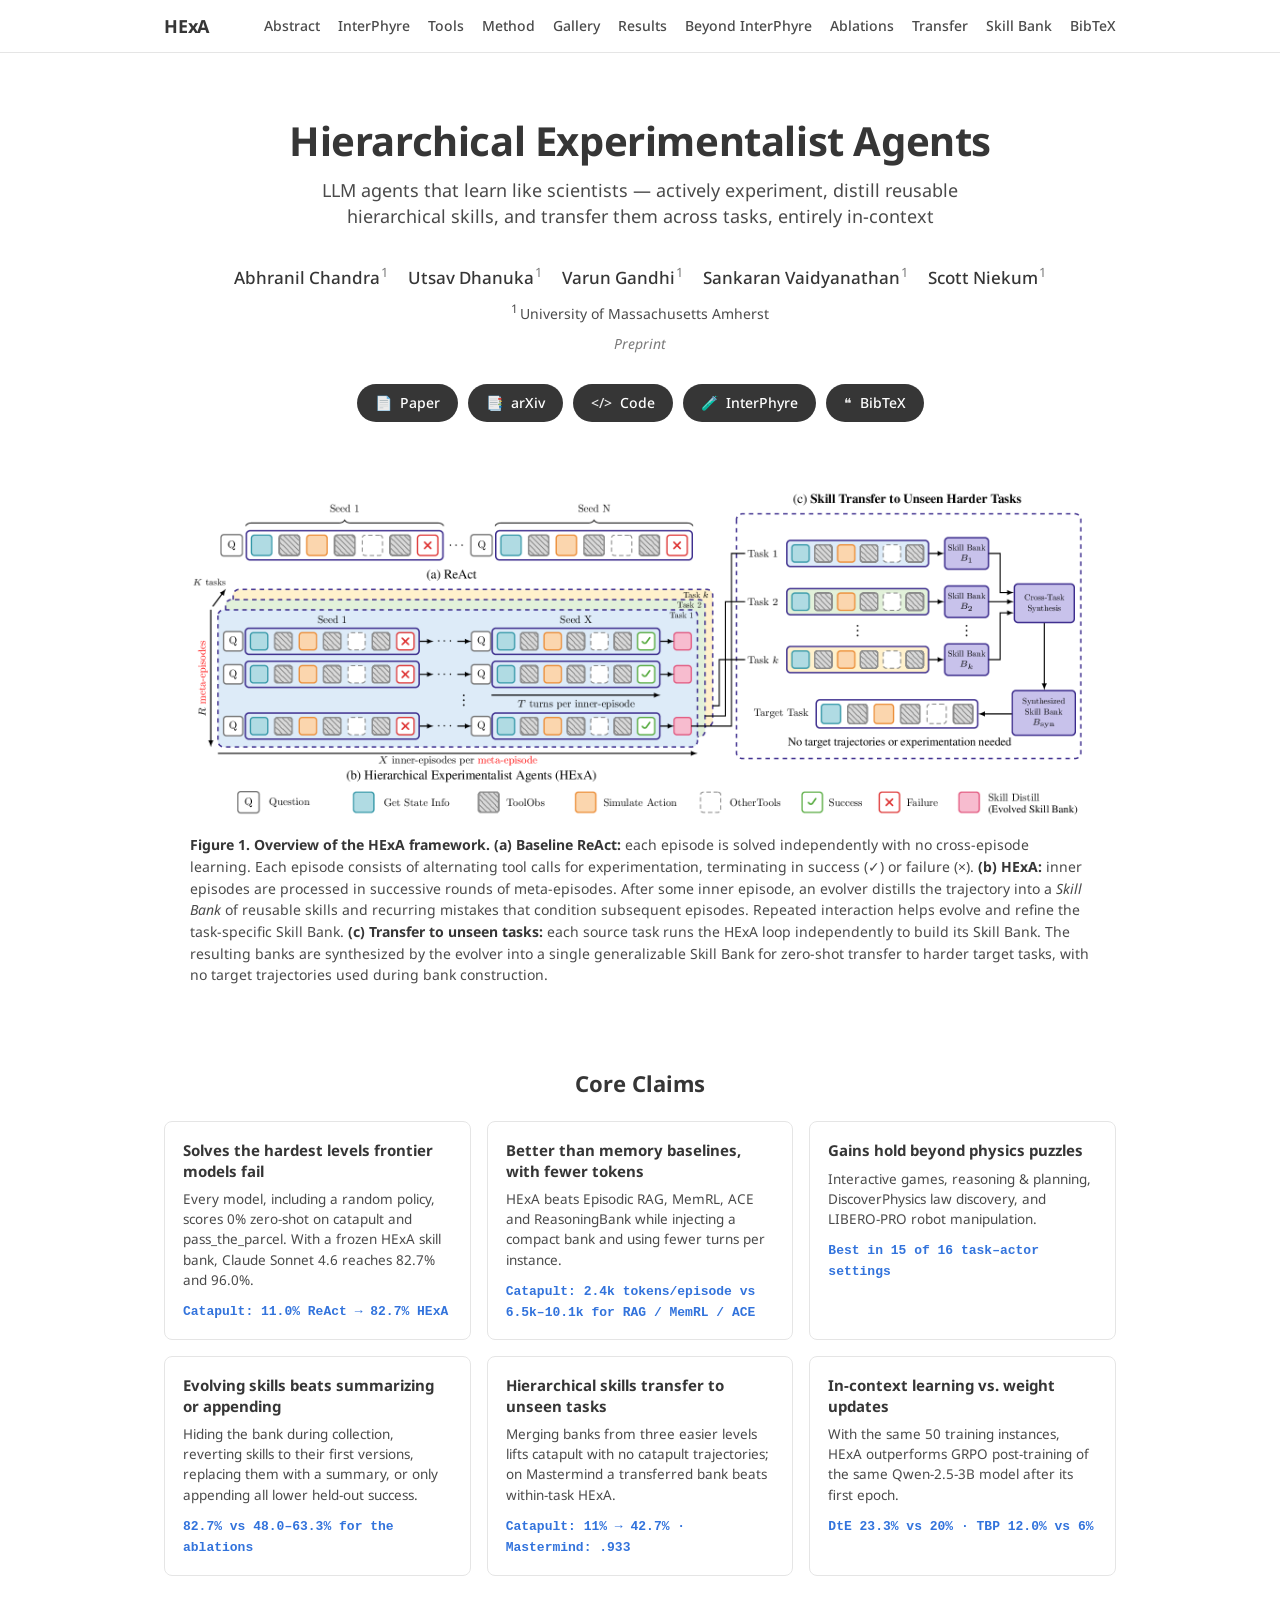
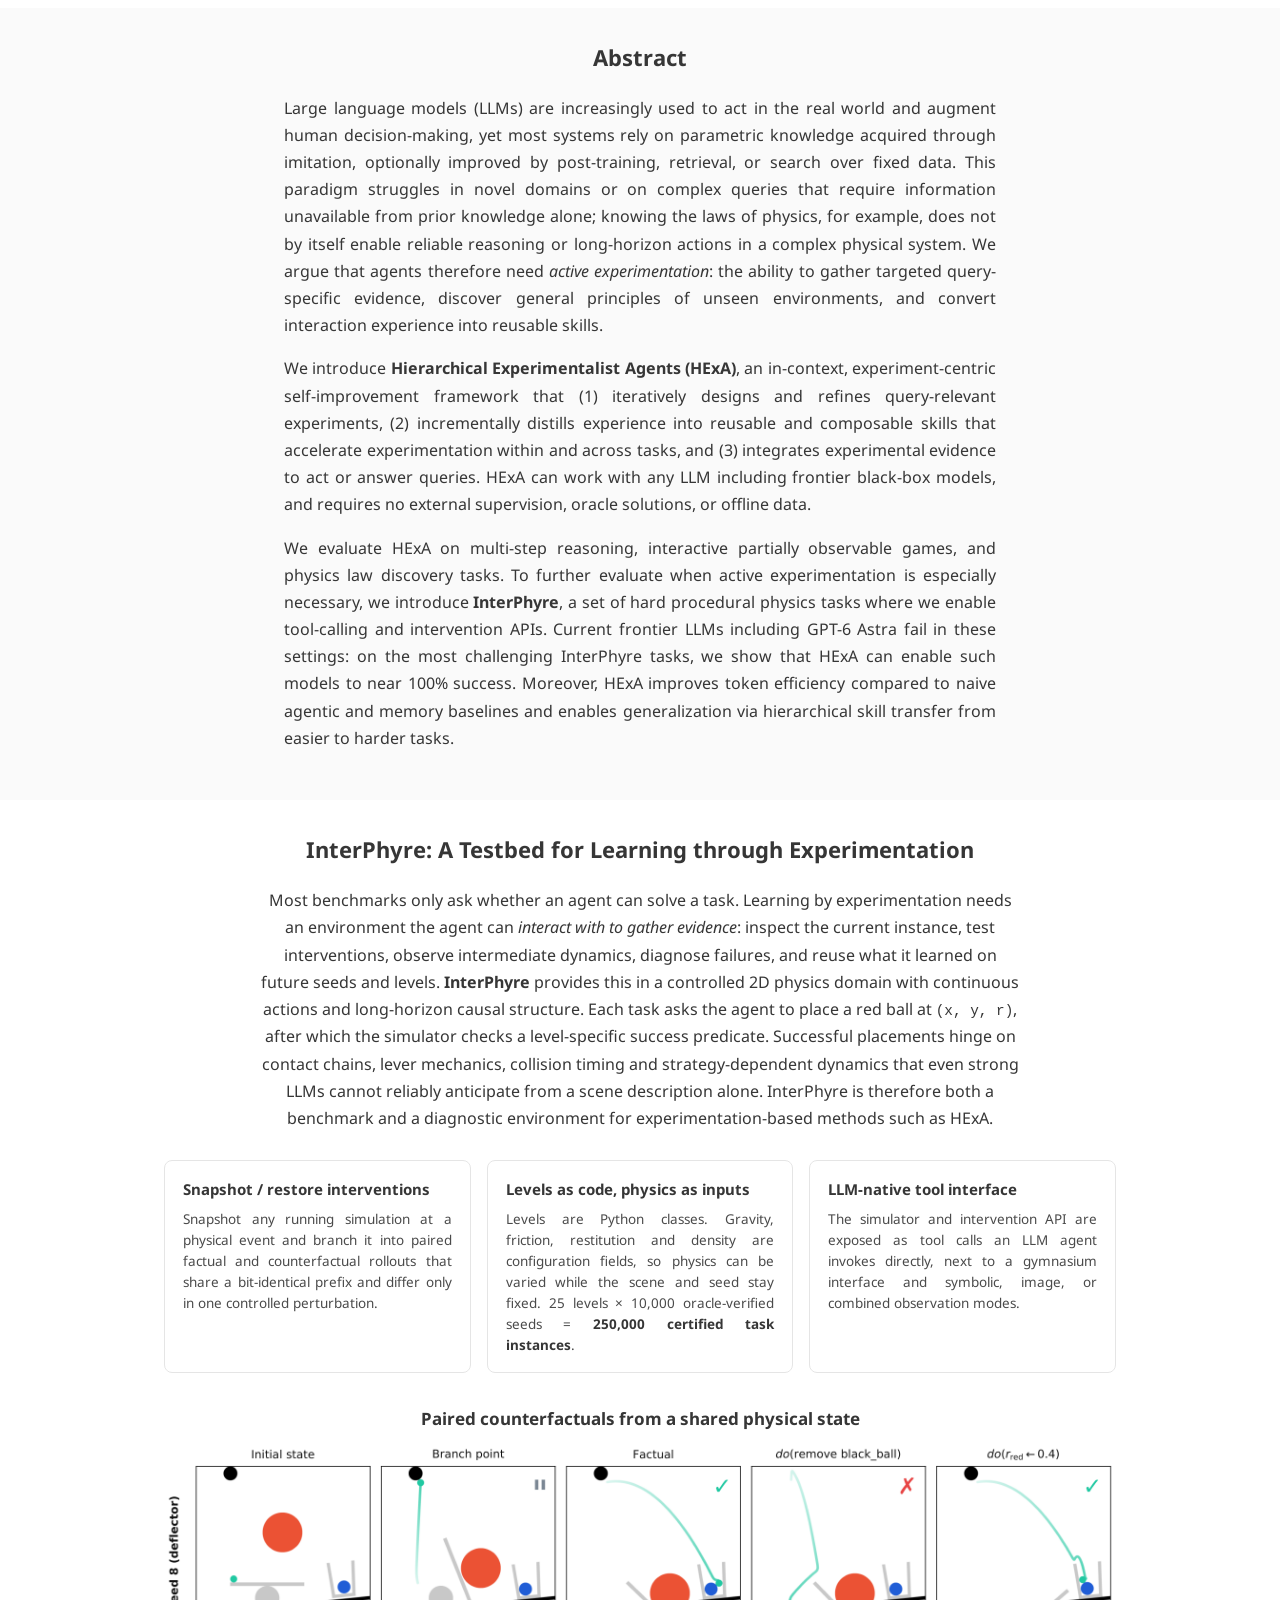
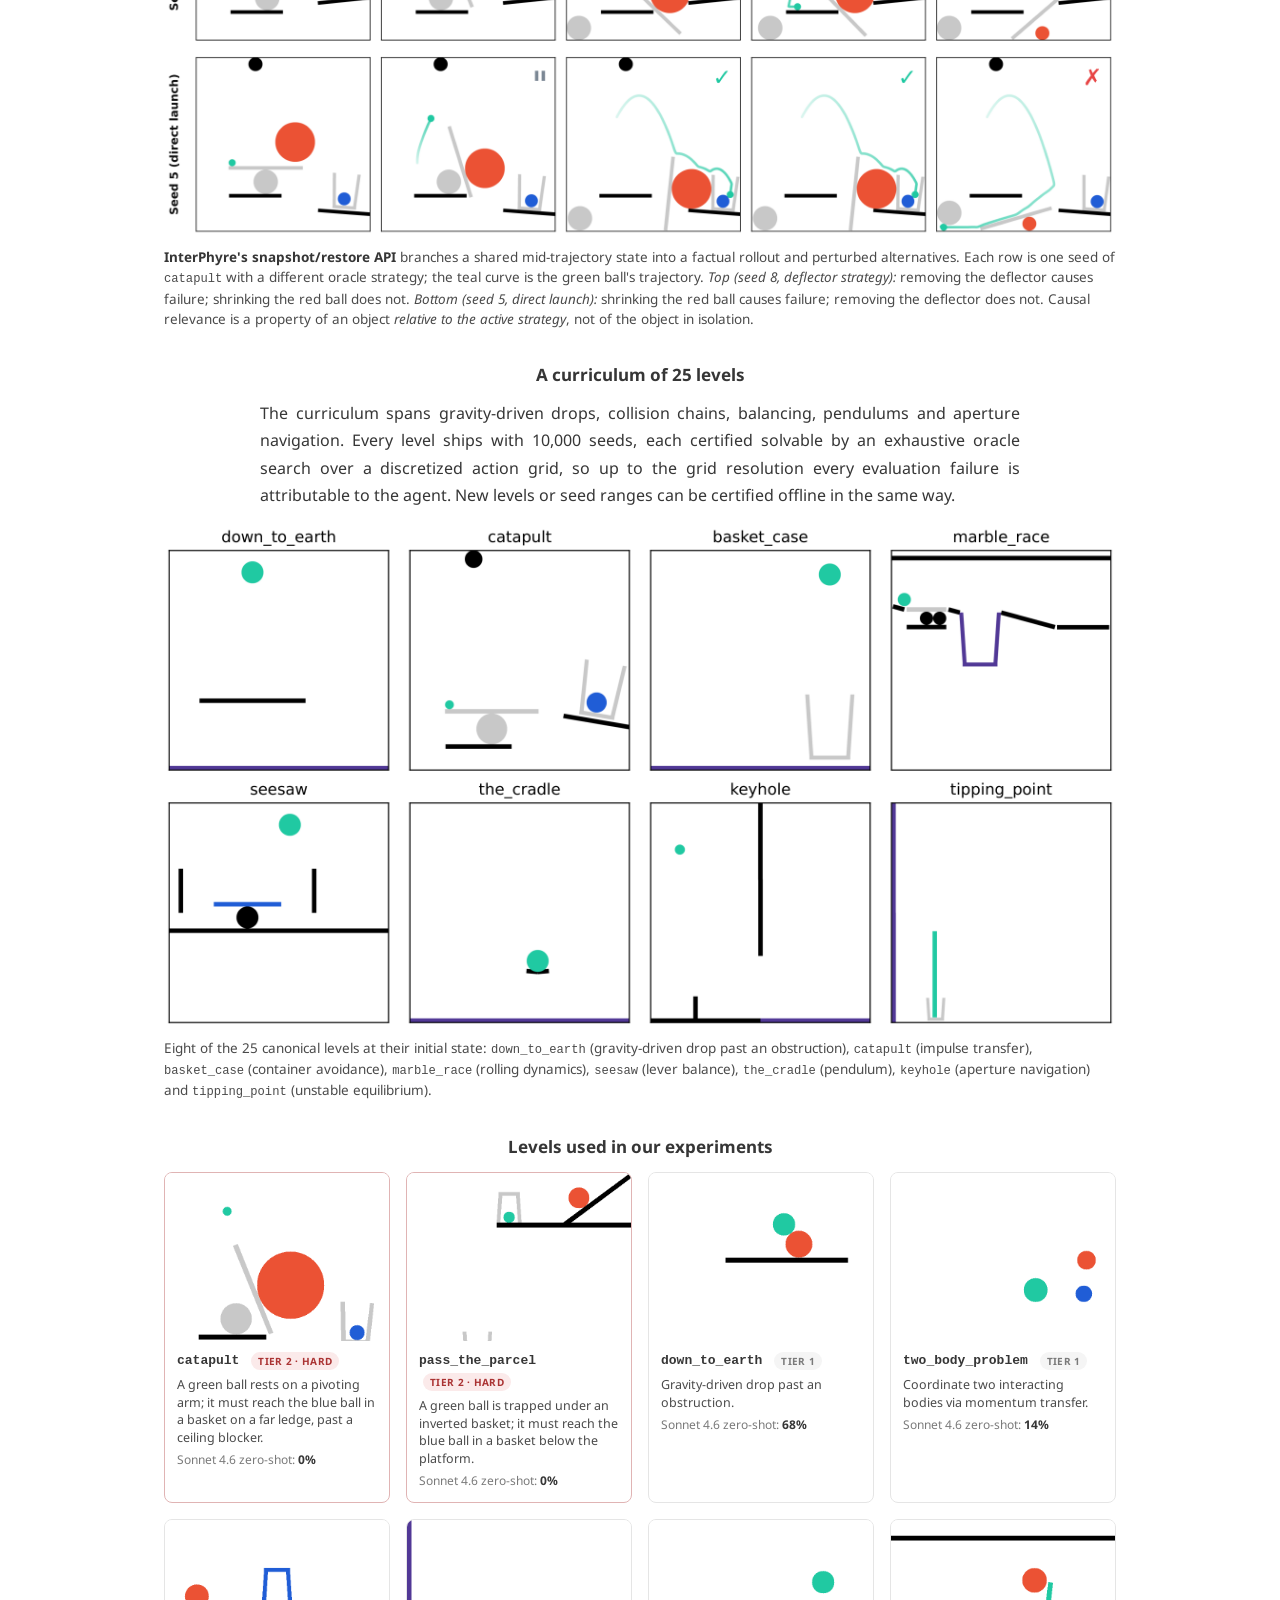
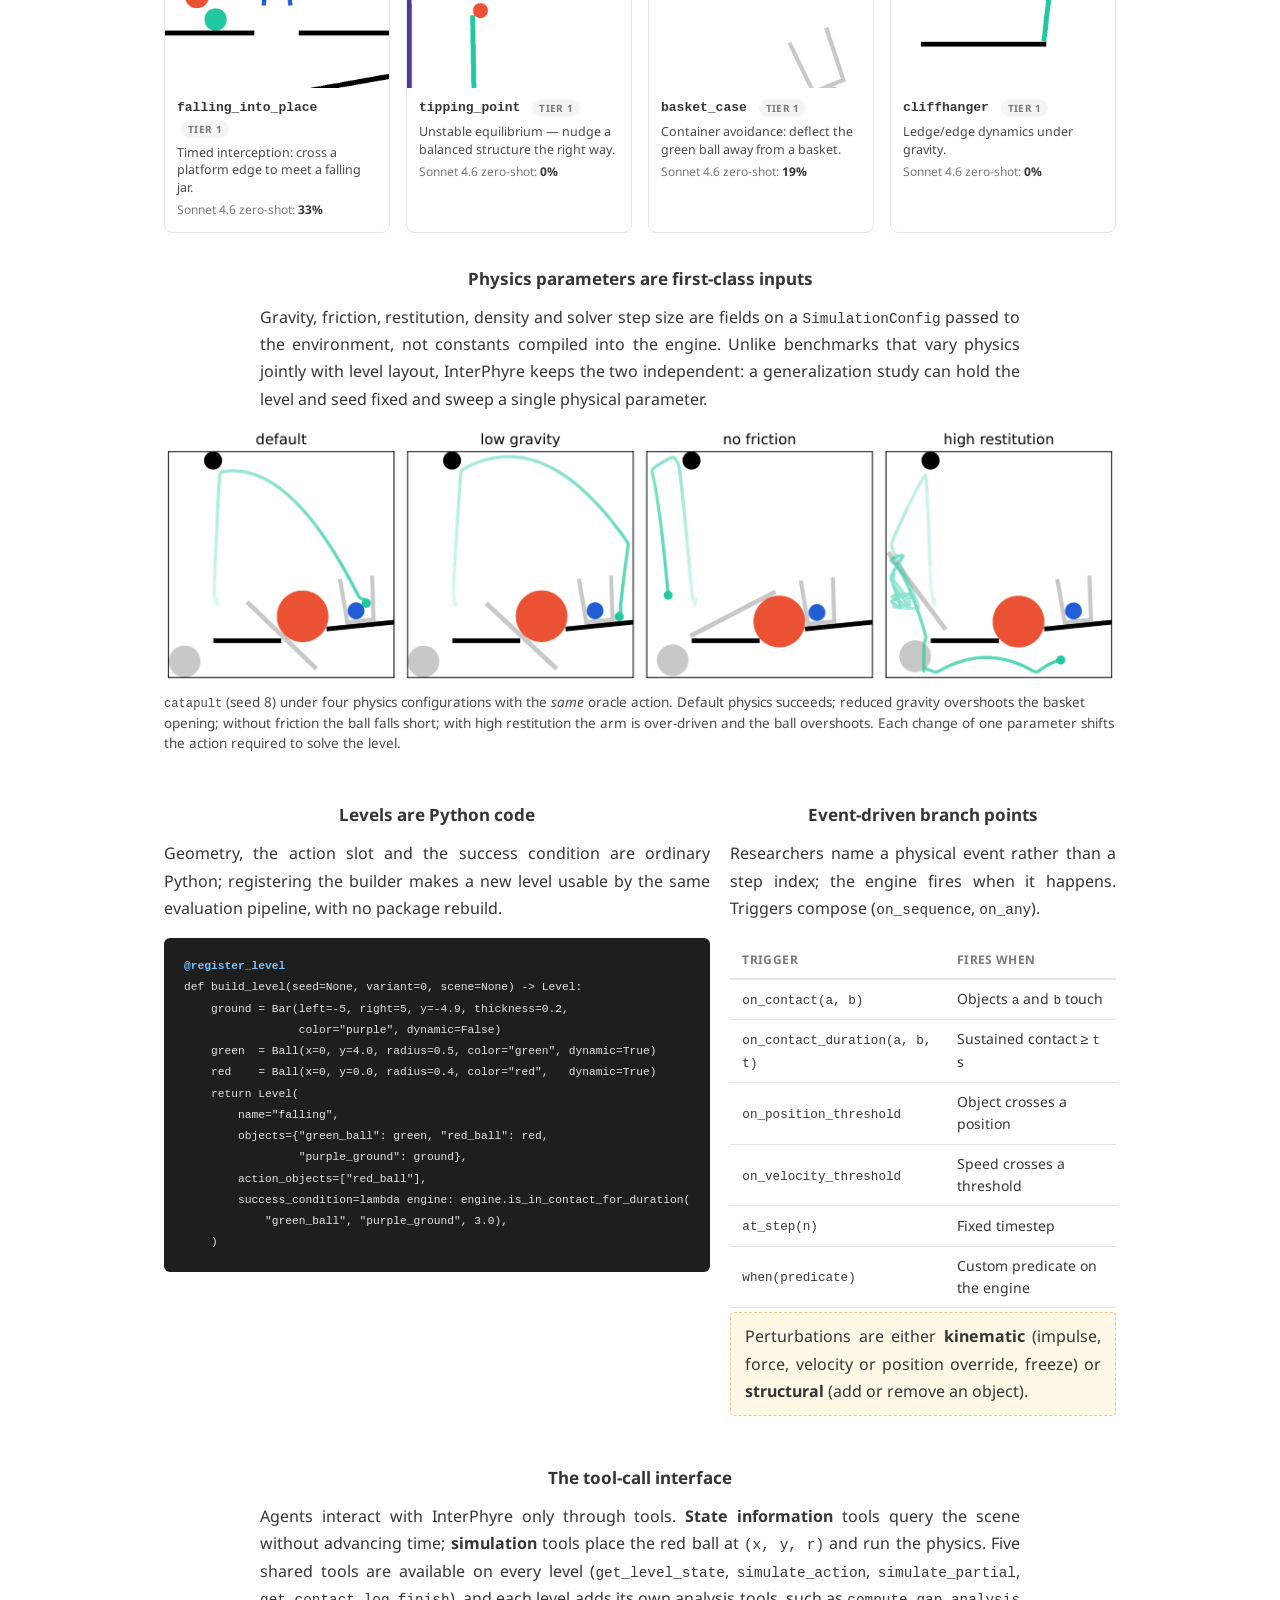
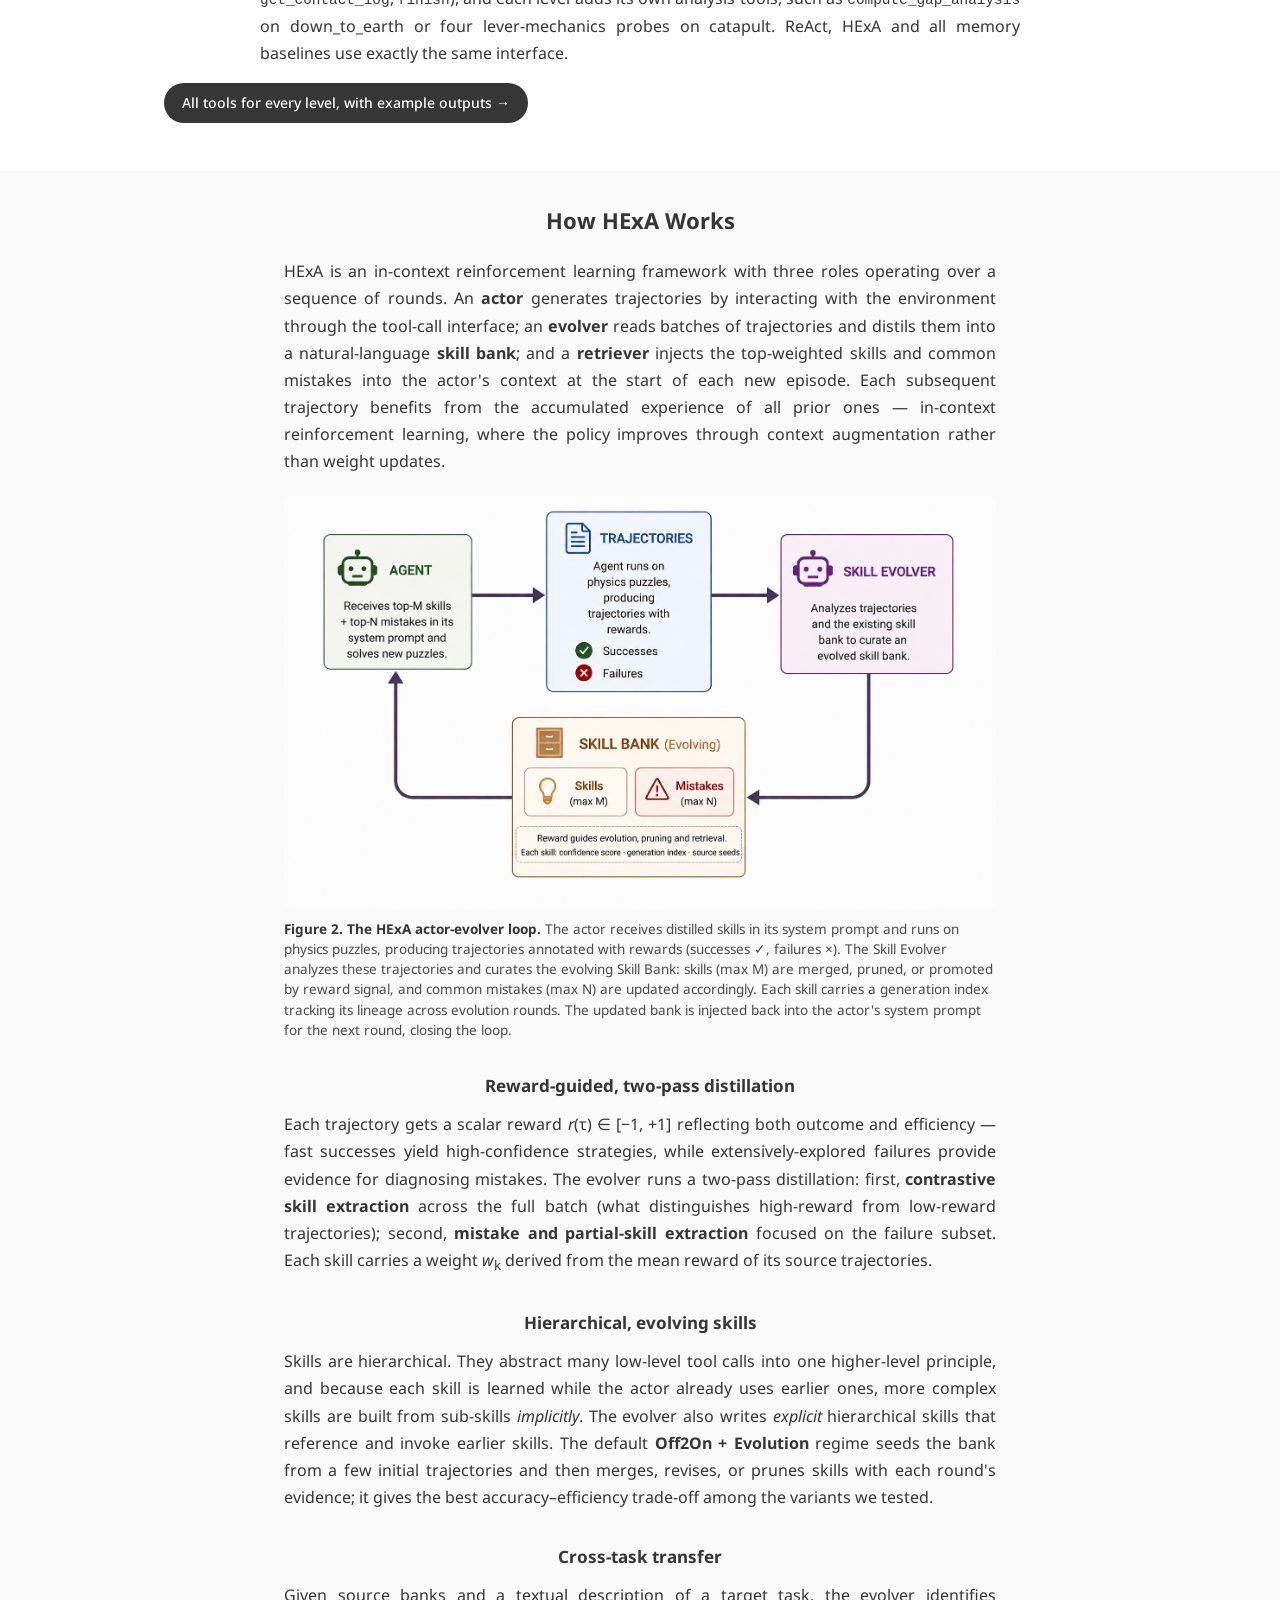
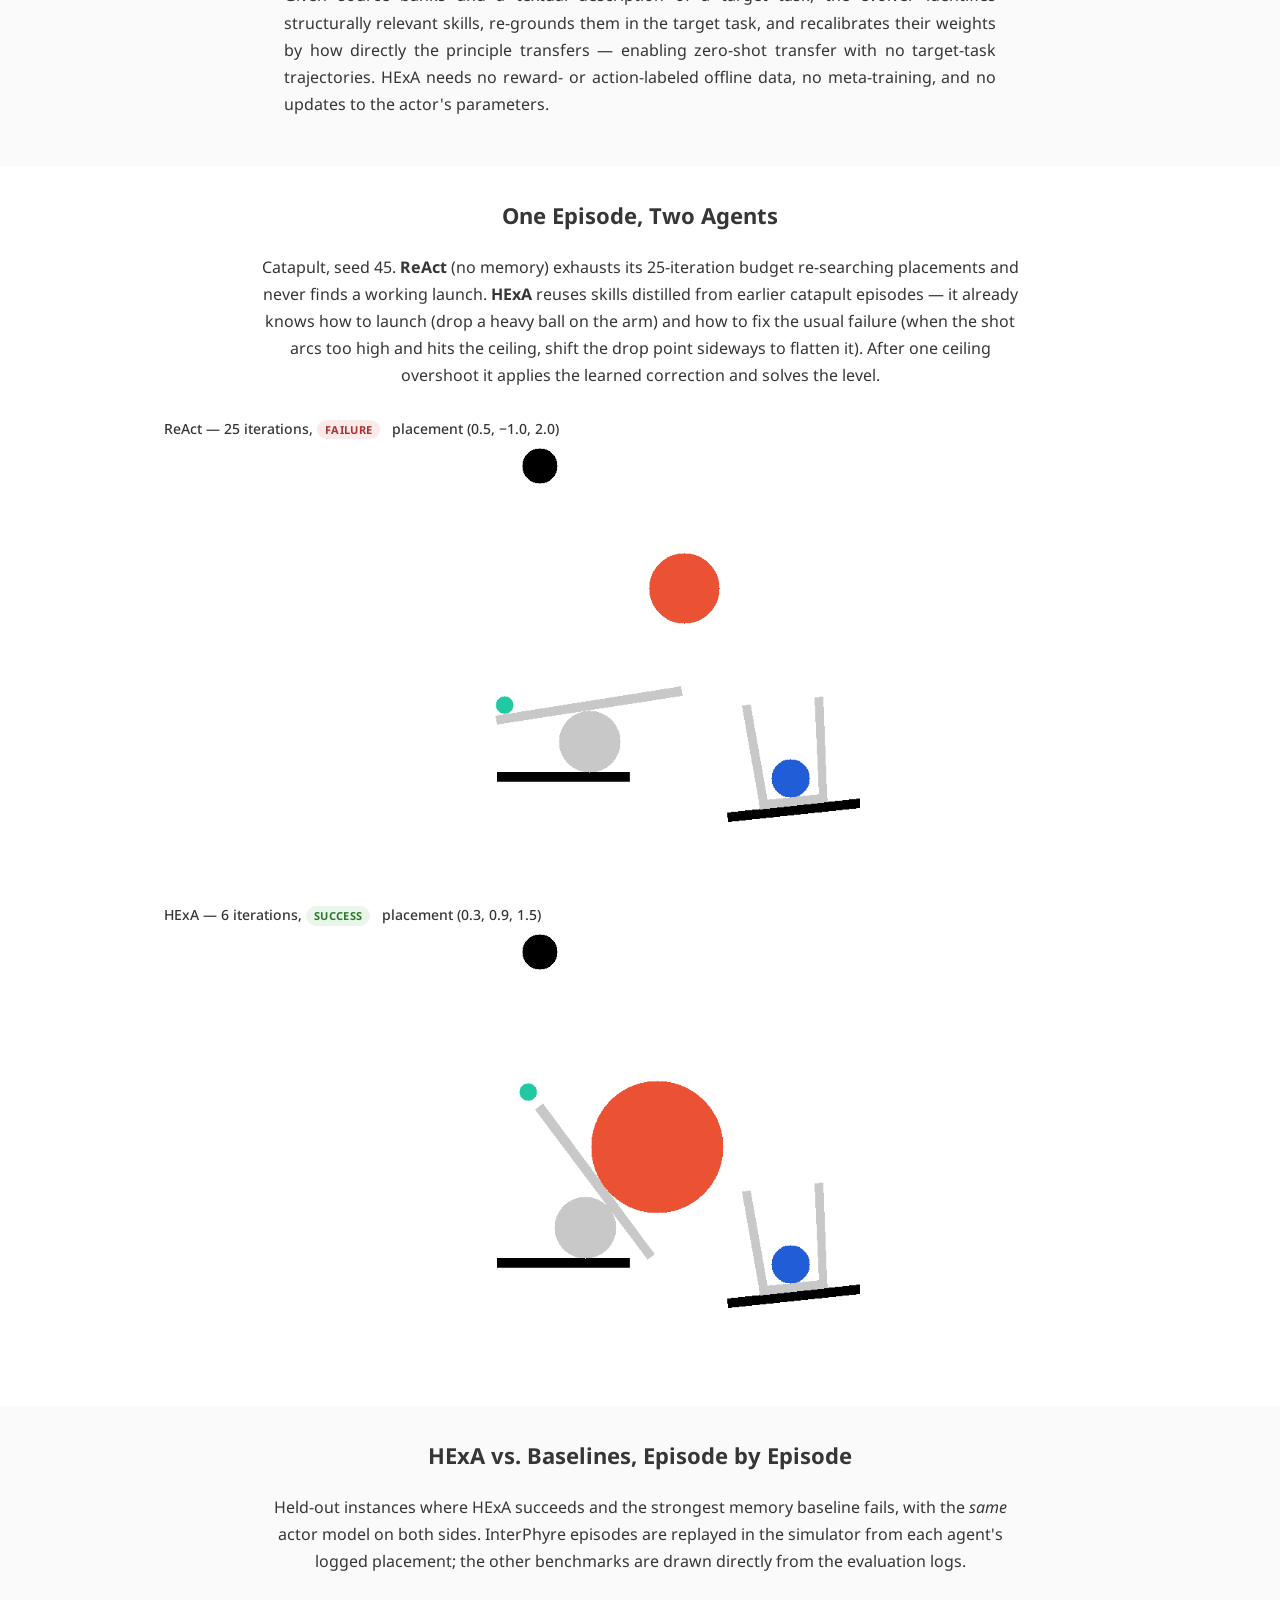
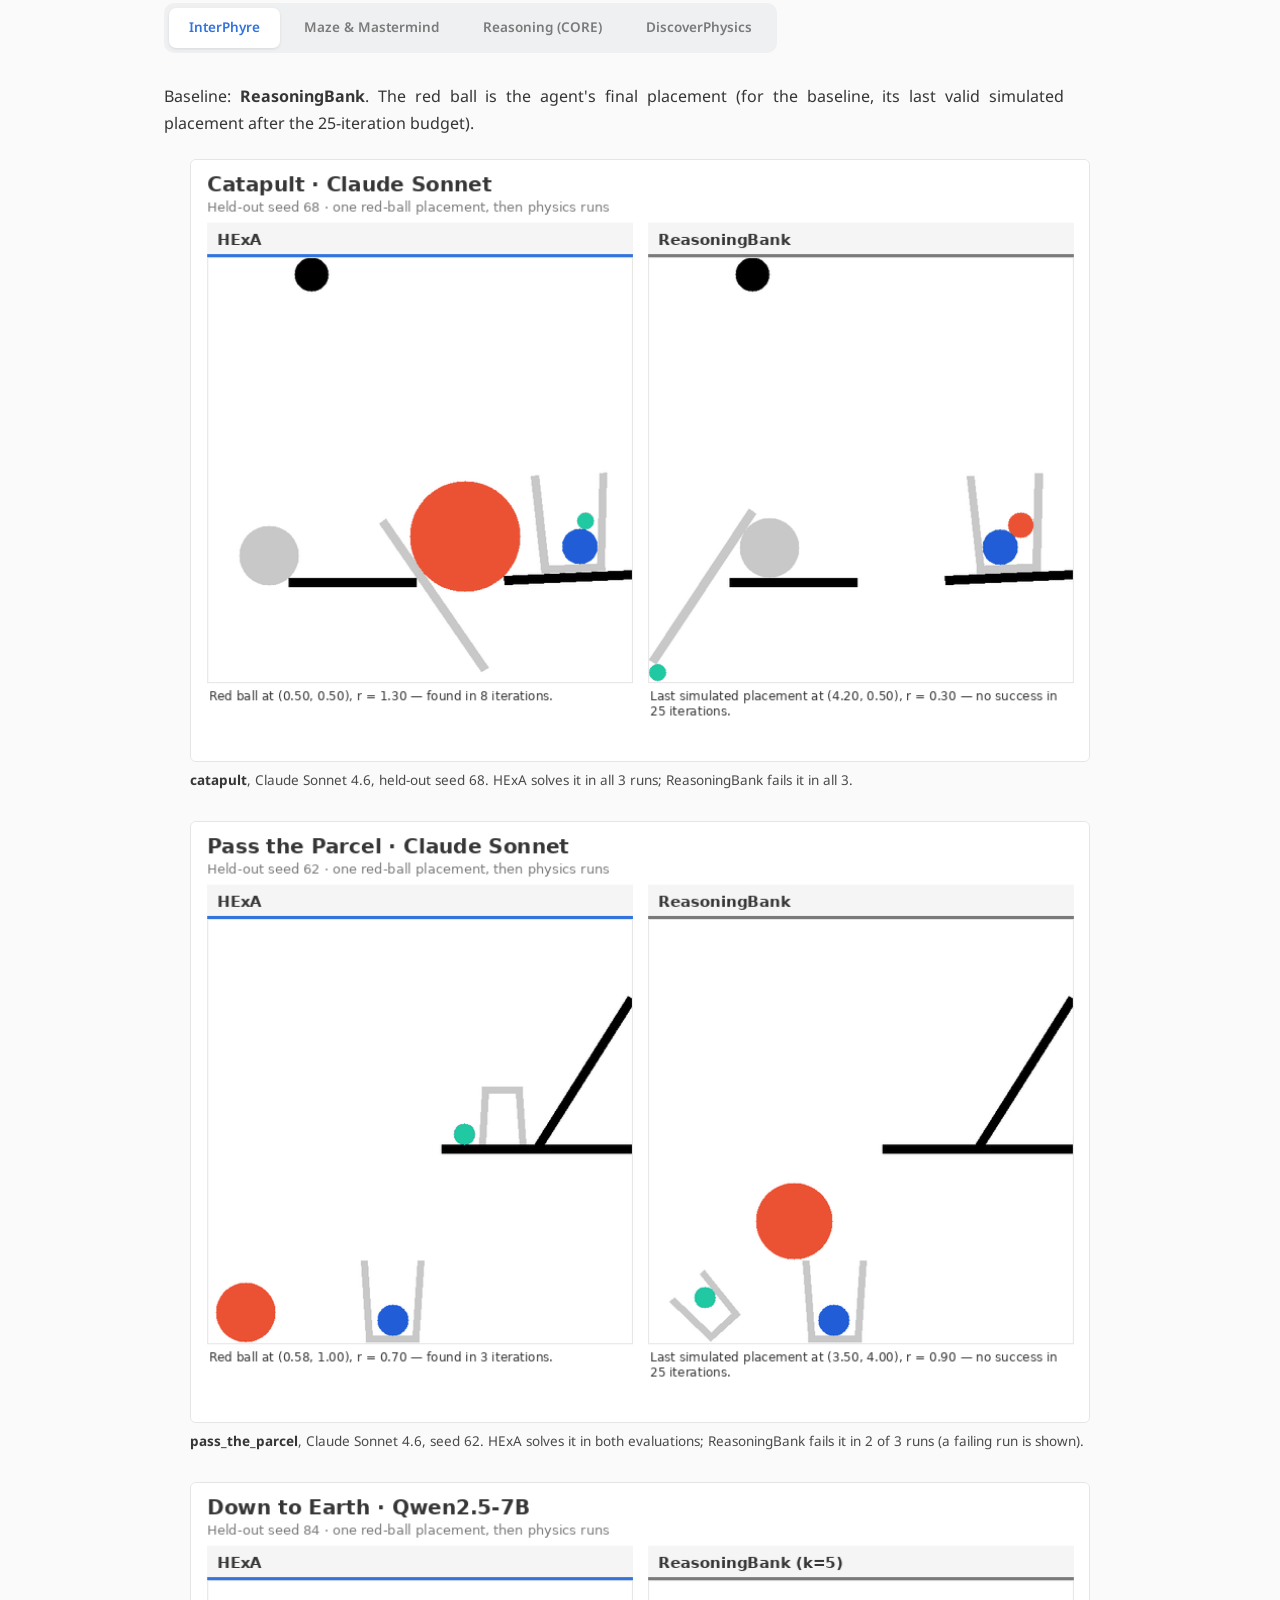
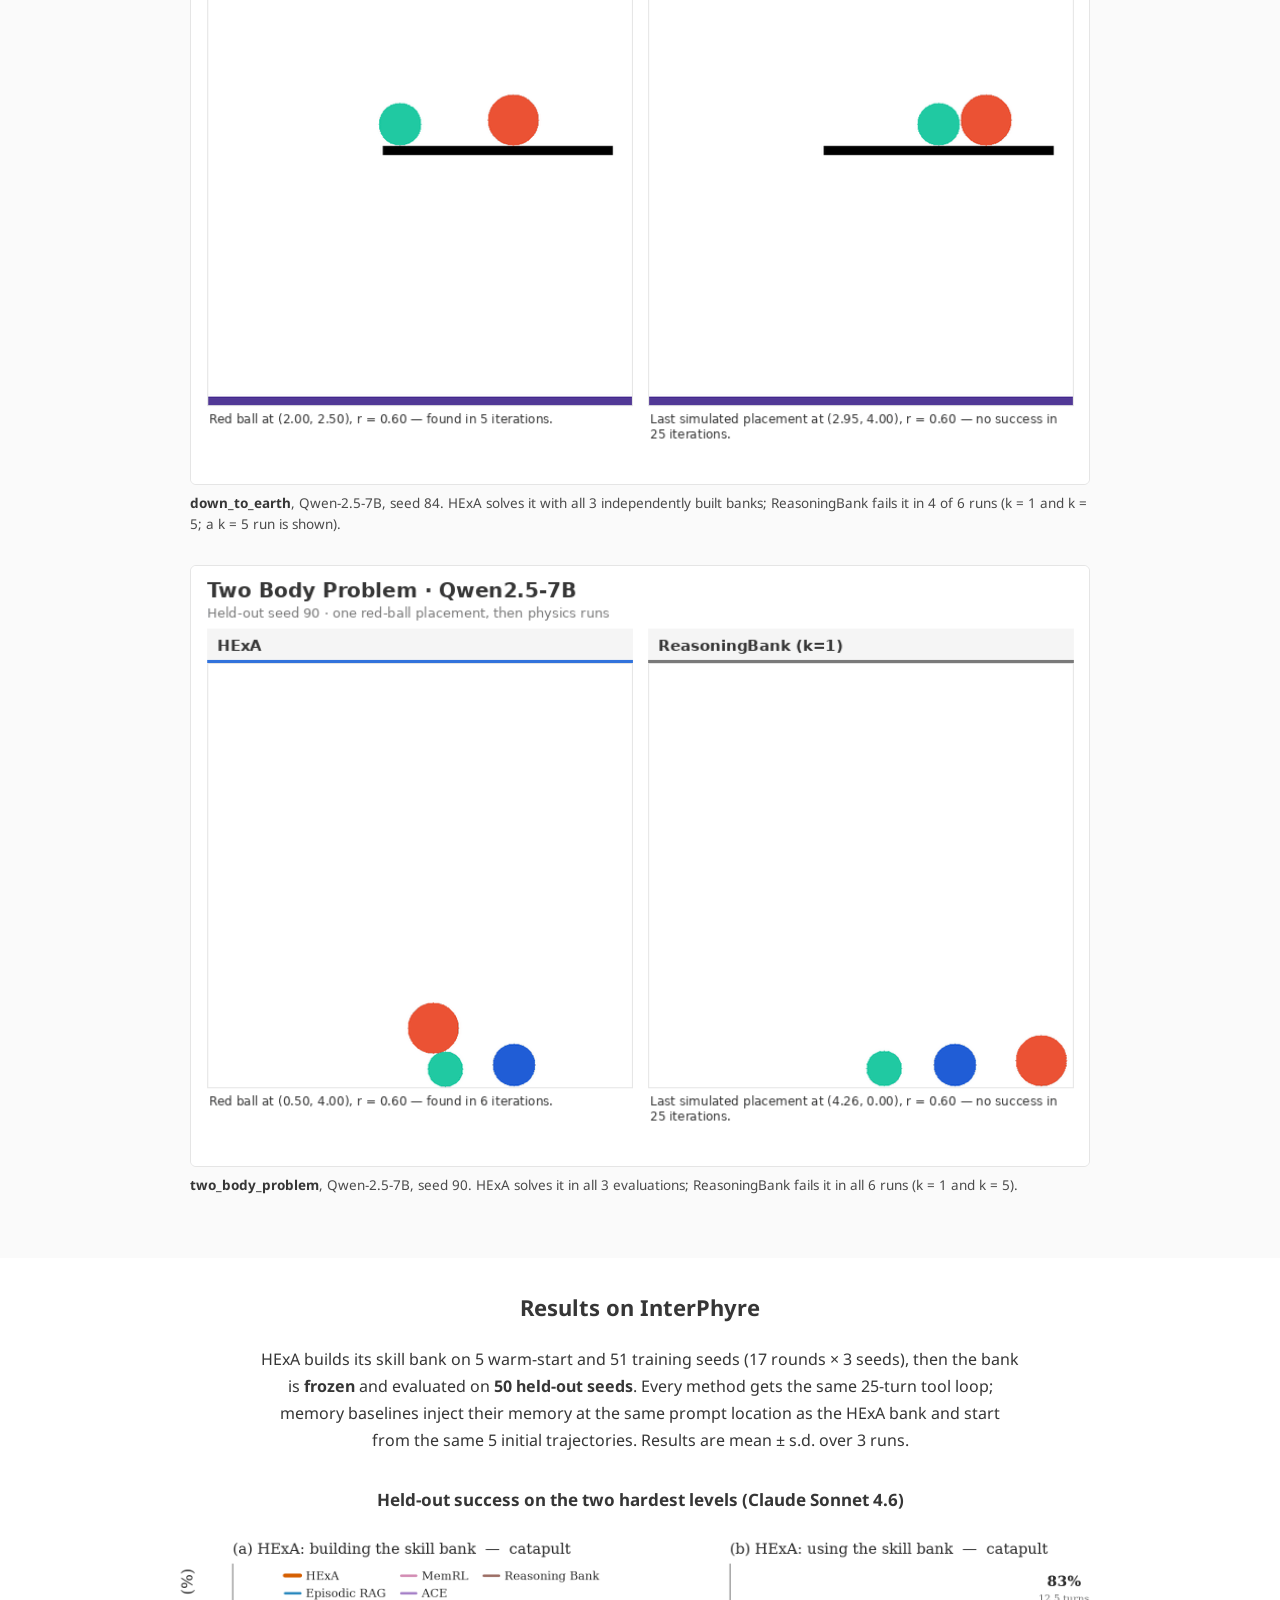
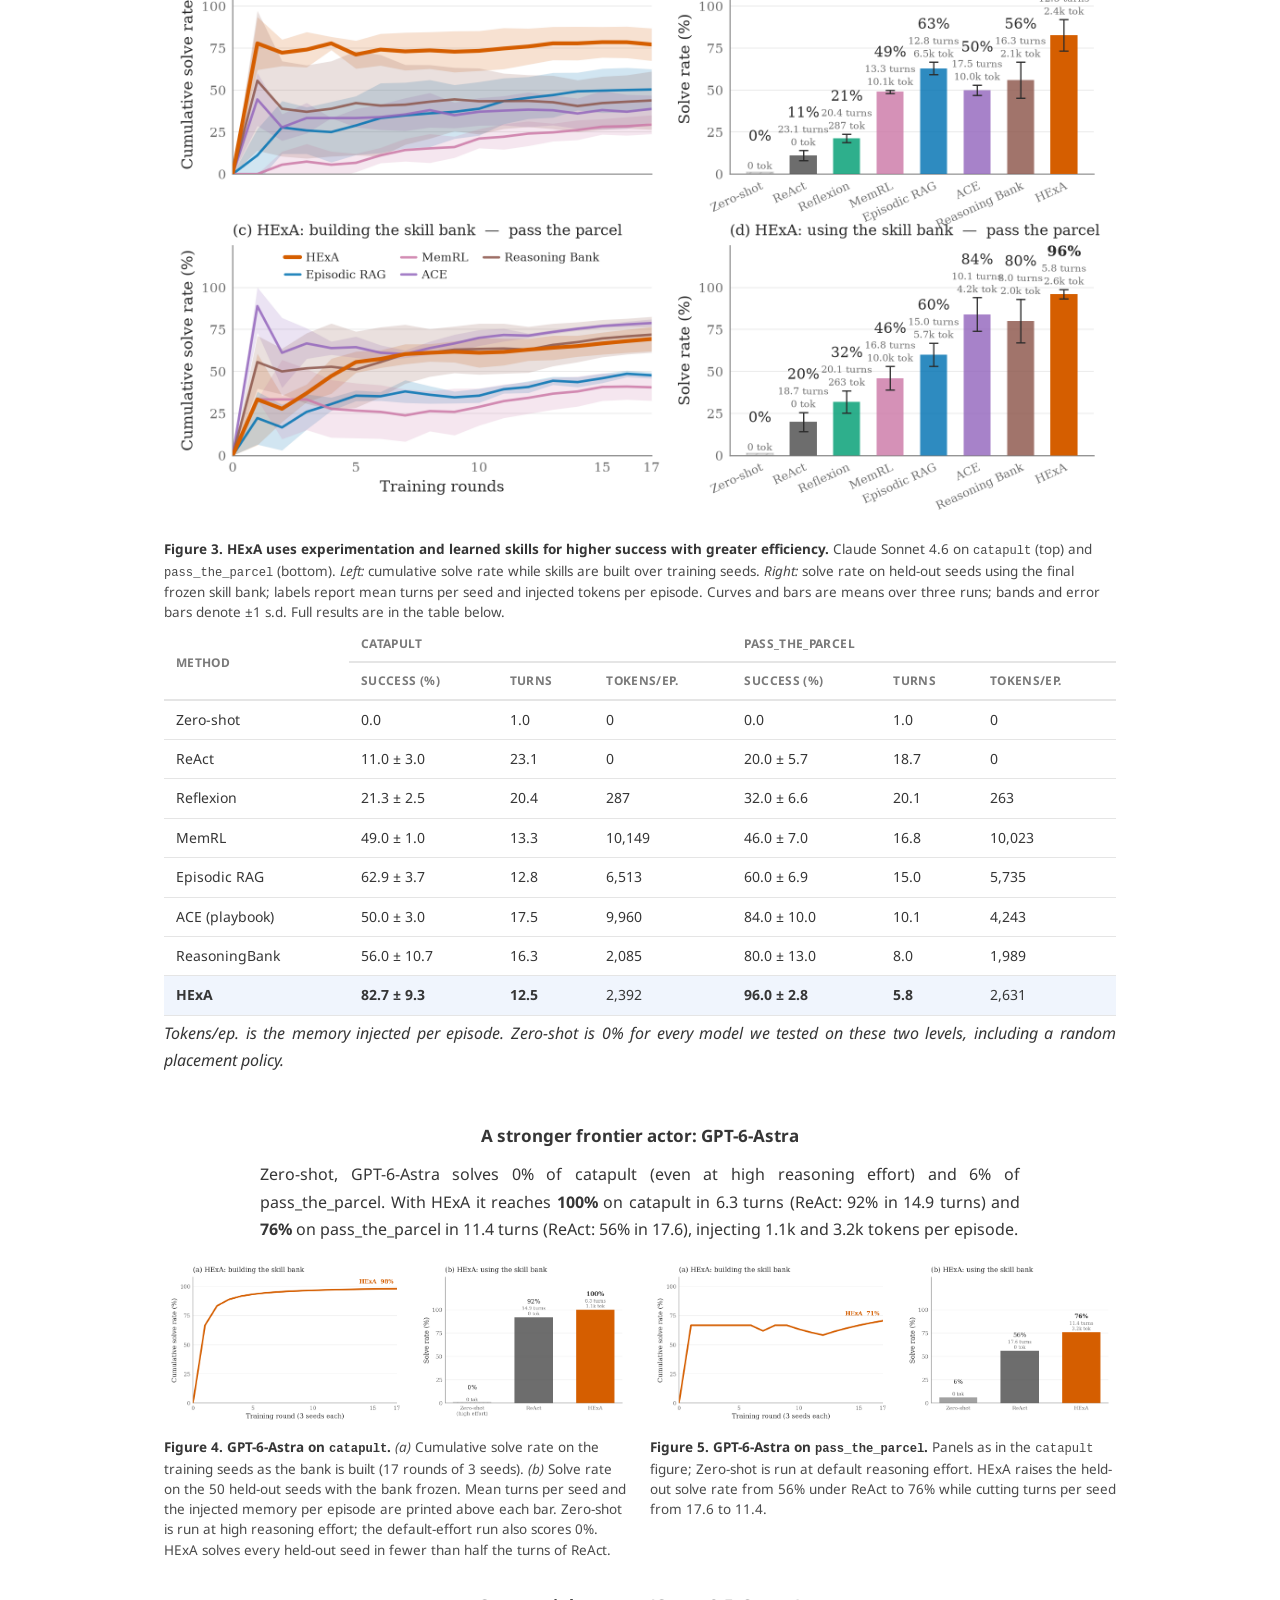
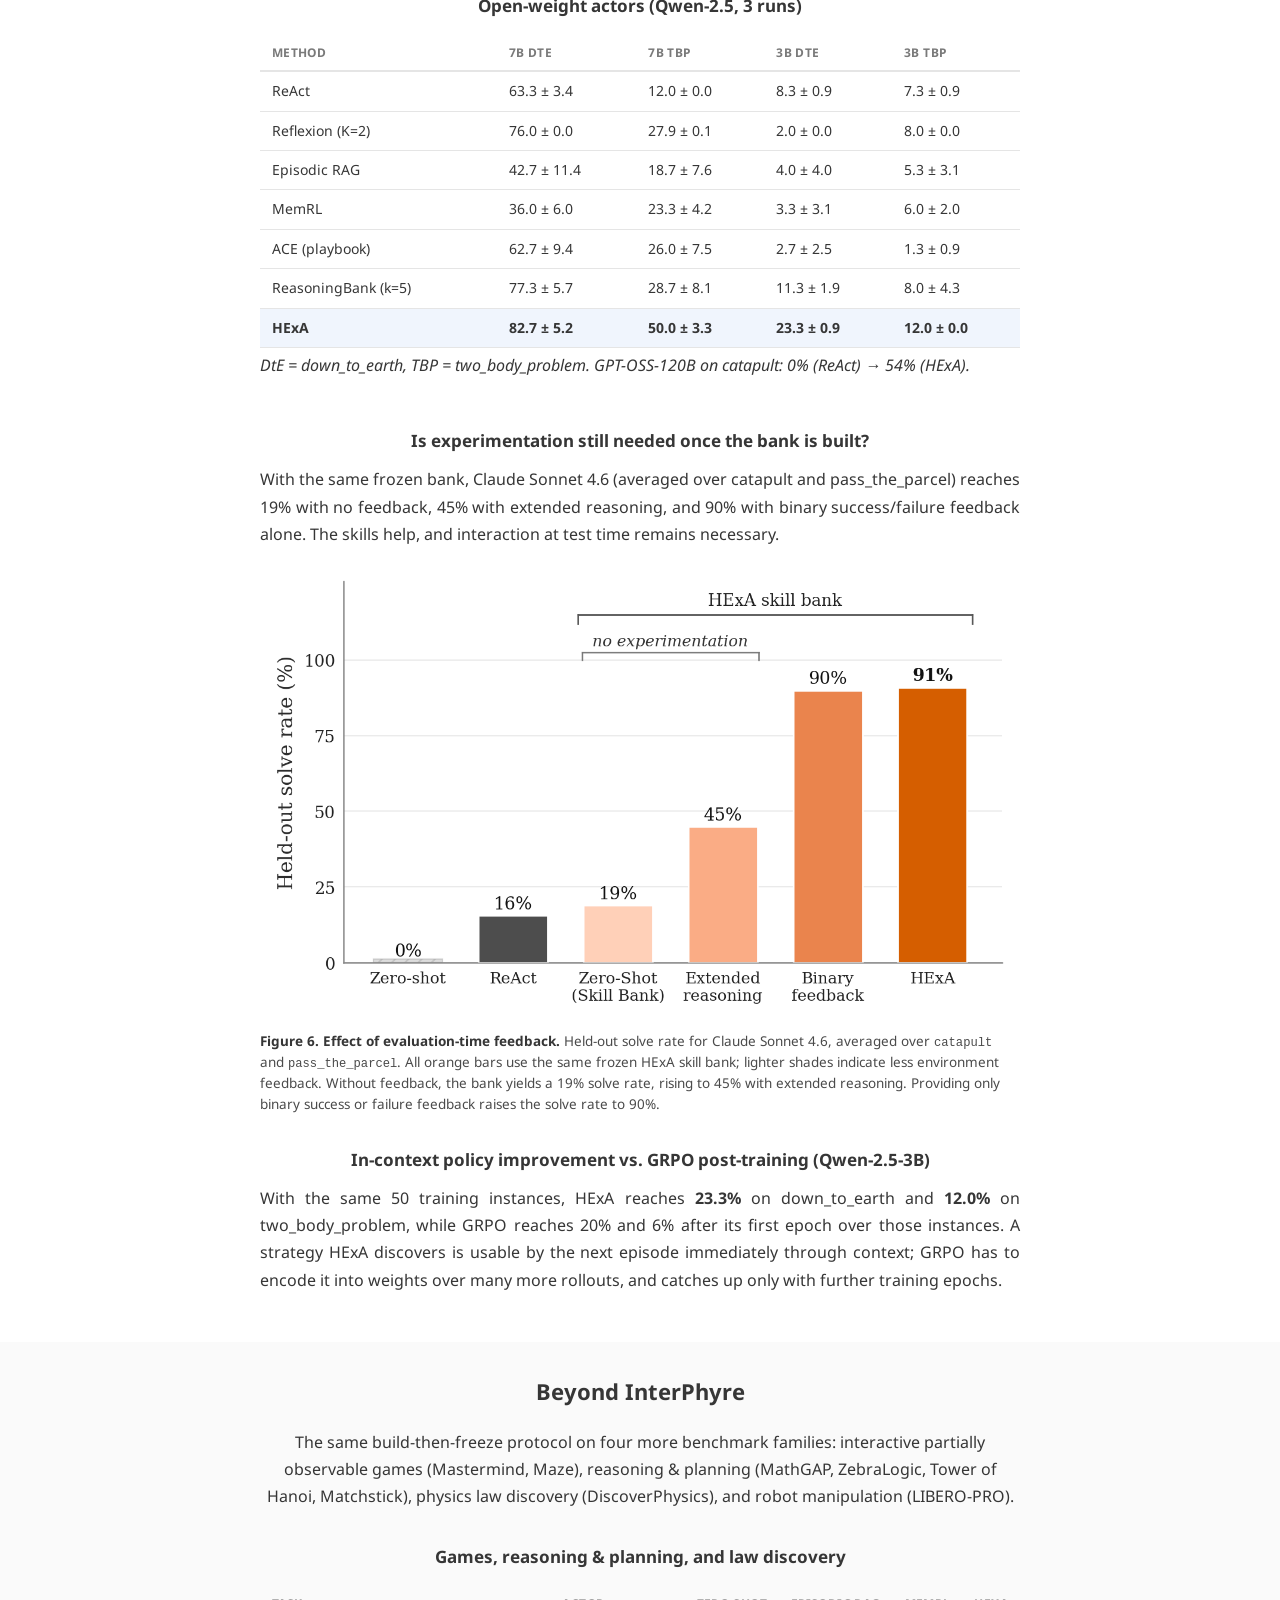
==== index.html @ df9ac530 "Add InterPhyre tool reference page (tools.html) and link it from the main page All 16 tools (5 share" ====
<!DOCTYPE html>
<html lang="en">
<head>
  <meta charset="UTF-8" />
  <meta name="viewport" content="width=device-width, initial-scale=1.0" />
  <title>HExA: Hierarchical Experimentalist Agents</title>
  <meta name="description" content="HExA: an in-context, experiment-centric self-improvement framework in which LLM agents design experiments, distill experience into reusable hierarchical skills, and transfer them across tasks. Evaluated on InterPhyre, interactive games, reasoning and planning, DiscoverPhysics, and LIBERO-PRO robot manipulation." />

  <!-- Open Graph -->
  <meta property="og:title" content="HExA: Hierarchical Experimentalist Agents" />
  <meta property="og:description" content="A training-free, in-context RL framework for LLM agents that learn like scientists — actively experiment, evolve skills, and transfer them across tasks." />
  <meta property="og:type" content="website" />
  <!-- PROVIDE: assets/og-card.png (1200×630 social preview) -->
  <meta property="og:image" content="assets/og-card.png" />

  <!-- Google Fonts: Noto Sans / Noto Serif — the academic-template defaults -->
  <link rel="preconnect" href="https://fonts.googleapis.com">
  <link rel="preconnect" href="https://fonts.gstatic.com" crossorigin>
  <link href="https://fonts.googleapis.com/css2?family=Noto+Sans:wght@400;500;700&family=Noto+Serif:ital,wght@0,400;0,700;1,400&family=Google+Sans:wght@500;700&display=swap" rel="stylesheet">

  <link rel="stylesheet" href="style.css" />
</head>
<body>

  <!-- ============================================================ -->
  <!-- STICKY NAV                                                   -->
  <!-- ============================================================ -->
  <nav class="nav">
    <div class="container nav-inner">
      <a class="nav-brand" href="#top">HExA</a>
      <div class="nav-links">
        <a href="#abstract">Abstract</a>
        <a href="#interphyre">InterPhyre</a>
        <a href="tools.html">Tools</a>
        <a href="#method">Method</a>
        <a href="#showcase">Gallery</a>
        <a href="#experiments">Results</a>
        <a href="#beyond">Beyond InterPhyre</a>
        <a href="#ablations">Ablations</a>
        <a href="#transfer">Transfer</a>
        <a href="#skills">Skill Bank</a>
        <a href="#bibtex">BibTeX</a>
      </div>
    </div>
  </nav>

  <!-- ============================================================ -->
  <!-- TITLE / AUTHORS / LINKS                                      -->
  <!-- ============================================================ -->
  <section class="hero" id="top">
    <div class="container">

      <h1 class="title">Hierarchical Experimentalist Agents</h1>
      <h2 class="subtitle">LLM agents that learn like scientists &mdash; actively experiment, distill reusable hierarchical skills, and transfer them across tasks, entirely in-context</h2>

      <!-- Authors -->
      <div class="authors">
        <span class="author"><a href="#">Abhranil Chandra</a><sup>1</sup></span>
        <span class="author"><a href="#">Utsav Dhanuka</a><sup>1</sup></span>
        <span class="author"><a href="#">Varun Gandhi</a><sup>1</sup></span>
        <span class="author"><a href="#">Sankaran Vaidyanathan</a><sup>1</sup></span>
        <span class="author"><a href="#">Scott Niekum</a><sup>1</sup></span>
      </div>

      <div class="affiliations">
        <span><sup>1</sup>University of Massachusetts Amherst</span>
      </div>

      <div class="venue">Preprint</div>

      <!-- Buttons -->
      <div class="links">
        <a class="link-button" href="https://arxiv.org/pdf/2606.29315" target="_blank" rel="noopener">
          <span class="icon">📄</span><span>Paper</span>
        </a>
        <a class="link-button" href="https://arxiv.org/abs/2606.29315" target="_blank" rel="noopener">
          <span class="icon">📑</span><span>arXiv</span>
        </a>
        <a class="link-button" href="https://github.com/General-Exp-3-Continual-Learning-Agent/HeXA-Hierarchical-Experimentalist-Agents" target="_blank" rel="noopener">
          <span class="icon">&lt;/&gt;</span><span>Code</span>
        </a>
        <a class="link-button" href="https://github.com/sankaranv/interphyre" target="_blank" rel="noopener">
          <span class="icon">🧪</span><span>InterPhyre</span>
        </a>
        <a class="link-button" href="#bibtex">
          <span class="icon">❝</span><span>BibTeX</span>
        </a>
      </div>

    </div>
  </section>

  <!-- ============================================================ -->
  <!-- TEASER FIGURE                                                -->
  <!-- ============================================================ -->
  <section class="teaser">
    <div class="container">
      <figure>
        <img src="assets/figures/hexa_final.png" alt="Overview of the HExA framework: (a) ReAct, (b) HExA meta-episodes with a skill bank, (c) skill transfer to unseen harder tasks" />
        <figcaption><strong>Figure 1.</strong> <strong>Overview of the HExA framework.</strong> <strong>(a) Baseline ReAct:</strong> each episode is solved independently with no cross-episode learning. Each episode consists of alternating tool calls for experimentation, terminating in success (&#10003;) or failure (&times;). <strong>(b) HExA:</strong> inner episodes are processed in successive rounds of meta-episodes. After some inner episode, an evolver distills the trajectory into a <em>Skill Bank</em> of reusable skills and recurring mistakes that condition subsequent episodes. Repeated interaction helps evolve and refine the task-specific Skill Bank. <strong>(c) Transfer to unseen tasks:</strong> each source task runs the HExA loop independently to build its Skill Bank. The resulting banks are synthesized by the evolver into a single generalizable Skill Bank for zero-shot transfer to harder target tasks, with no target trajectories used during bank construction.</figcaption>
      </figure>
    </div>
  </section>


  <!-- ============================================================ -->
  <!-- CORE CLAIMS                                                  -->
  <!-- ============================================================ -->
  <section class="section" id="claims">
    <div class="container">
      <h2 class="section-title">Core Claims</h2>
      <div class="claim-grid">
        <a class="claim-card" href="#exp-main">
          <div class="claim-h">Solves the hardest levels frontier models fail</div>
          <p>Every model, including a random policy, scores 0% zero-shot on catapult and pass_the_parcel. With a frozen HExA skill bank, Claude Sonnet 4.6 reaches 82.7% and 96.0%.</p>
          <div class="claim-stat">Catapult: 11.0% ReAct → 82.7% HExA</div>
        </a>
        <a class="claim-card" href="#exp-main">
          <div class="claim-h">Better than memory baselines, with fewer tokens</div>
          <p>HExA beats Episodic RAG, MemRL, ACE and ReasoningBank while injecting a compact bank and using fewer turns per instance.</p>
          <div class="claim-stat">Catapult: 2.4k tokens/episode vs 6.5k&ndash;10.1k for RAG / MemRL / ACE</div>
        </a>
        <a class="claim-card" href="#beyond">
          <div class="claim-h">Gains hold beyond physics puzzles</div>
          <p>Interactive games, reasoning &amp; planning, DiscoverPhysics law discovery, and LIBERO-PRO robot manipulation.</p>
          <div class="claim-stat">Best in 15 of 16 task&ndash;actor settings</div>
        </a>
        <a class="claim-card" href="#ablations">
          <div class="claim-h">Evolving skills beats summarizing or appending</div>
          <p>Hiding the bank during collection, reverting skills to their first versions, replacing them with a summary, or only appending all lower held-out success.</p>
          <div class="claim-stat">82.7% vs 48.0&ndash;63.3% for the ablations</div>
        </a>
        <a class="claim-card" href="#transfer">
          <div class="claim-h">Hierarchical skills transfer to unseen tasks</div>
          <p>Merging banks from three easier levels lifts catapult with no catapult trajectories; on Mastermind a transferred bank beats within-task HExA.</p>
          <div class="claim-stat">Catapult: 11% → 42.7% · Mastermind: .933</div>
        </a>
        <a class="claim-card" href="#exp-grpo">
          <div class="claim-h">In-context learning vs. weight updates</div>
          <p>With the same 50 training instances, HExA outperforms GRPO post-training of the same Qwen-2.5-3B model after its first epoch.</p>
          <div class="claim-stat">DtE 23.3% vs 20% · TBP 12.0% vs 6%</div>
        </a>
      </div>
    </div>
  </section>

  <!-- ============================================================ -->
  <!-- ABSTRACT                                                     -->
  <!-- ============================================================ -->
  <section class="section section--alt" id="abstract">
    <div class="container container--narrow">
      <h2 class="section-title">Abstract</h2>
      <p>
        Large language models (LLMs) are increasingly used to act in the real world and augment human
        decision-making, yet most systems rely on parametric knowledge acquired through imitation, optionally
        improved by post-training, retrieval, or search over fixed data. This paradigm struggles in novel domains
        or on complex queries that require information unavailable from prior knowledge alone; knowing the laws of
        physics, for example, does not by itself enable reliable reasoning or long-horizon actions in a complex
        physical system. We argue that agents therefore need <em>active experimentation</em>: the ability to
        gather targeted query-specific evidence, discover general principles of unseen environments, and convert
        interaction experience into reusable skills.
      </p>
      <p>
        We introduce <strong>Hierarchical Experimentalist Agents (HExA)</strong>, an in-context,
        experiment-centric self-improvement framework that (1) iteratively designs and refines query-relevant
        experiments, (2) incrementally distills experience into reusable and composable skills that accelerate
        experimentation within and across tasks, and (3) integrates experimental evidence to act or answer
        queries. HExA can work with any LLM including frontier black-box models, and requires no external
        supervision, oracle solutions, or offline data.
      </p>
      <p>
        We evaluate HExA on multi-step reasoning, interactive partially observable games, and physics law
        discovery tasks. To further evaluate when active experimentation is especially necessary, we introduce
        <strong>InterPhyre</strong>, a set of hard procedural physics tasks where we enable tool-calling and
        intervention APIs. Current frontier LLMs including GPT-6 Astra fail in these settings: on the most
        challenging InterPhyre tasks, we show that HExA can enable such models to near 100% success. Moreover,
        HExA improves token efficiency compared to naive agentic and memory baselines and enables generalization
        via hierarchical skill transfer from easier to harder tasks.
      </p>
    </div>
  </section>

  <!-- ============================================================ -->
  <!-- INTERPHYRE: TESTBED FOR LEARNING THROUGH EXPERIMENTATION     -->
  <!-- ============================================================ -->

  <section class="section" id="interphyre">
    <div class="container">
      <h2 class="section-title">InterPhyre: A Testbed for Learning through Experimentation</h2>
      <p class="lead container--narrow">
        Most benchmarks only ask whether an agent can solve a task. Learning by experimentation needs an environment
        the agent can <em>interact with to gather evidence</em>: inspect the current instance, test interventions,
        observe intermediate dynamics, diagnose failures, and reuse what it learned on future seeds and levels.
        <strong>InterPhyre</strong> provides this in a controlled 2D physics domain with continuous actions and
        long-horizon causal structure. Each task asks the agent to place a red ball at <code>(x, y, r)</code>, after
        which the simulator checks a level-specific success predicate. Successful placements hinge on contact chains,
        lever mechanics, collision timing and strategy-dependent dynamics that even strong LLMs cannot reliably
        anticipate from a scene description alone. InterPhyre is therefore both a benchmark and a diagnostic
        environment for experimentation-based methods such as HExA.
      </p>

      <div class="cap-grid">
        <div class="cap-card">
          <div class="cap-h">Snapshot / restore interventions</div>
          <p>Snapshot any running simulation at a physical event and branch it into paired factual and counterfactual
          rollouts that share a bit-identical prefix and differ only in one controlled perturbation.</p>
        </div>
        <div class="cap-card">
          <div class="cap-h">Levels as code, physics as inputs</div>
          <p>Levels are Python classes. Gravity, friction, restitution and density are configuration fields, so physics
          can be varied while the scene and seed stay fixed. 25 levels &times; 10,000 oracle-verified seeds =
          <strong>250,000 certified task instances</strong>.</p>
        </div>
        <div class="cap-card">
          <div class="cap-h">LLM-native tool interface</div>
          <p>The simulator and intervention API are exposed as tool calls an LLM agent invokes directly, next to a
          gymnasium interface and symbolic, image, or combined observation modes.</p>
        </div>
      </div>

      <h3 class="subhead">Paired counterfactuals from a shared physical state</h3>
      <figure class="chart-fig">
        <img src="assets/figures/interphyre_snapshot_restore.png" alt="Snapshot/restore on catapult seeds 8 and 5: the same intervention has opposite causal effects under different strategies" loading="lazy" />
        <figcaption><strong>InterPhyre's snapshot/restore API</strong> branches a shared mid-trajectory state into a factual
        rollout and perturbed alternatives. Each row is one seed of <code>catapult</code> with a different oracle strategy;
        the teal curve is the green ball's trajectory. <em>Top (seed 8, deflector strategy):</em> removing the deflector
        causes failure; shrinking the red ball does not. <em>Bottom (seed 5, direct launch):</em> shrinking the red ball
        causes failure; removing the deflector does not. Causal relevance is a property of an object <em>relative to the
        active strategy</em>, not of the object in isolation.</figcaption>
      </figure>

      <h3 class="subhead">A curriculum of 25 levels</h3>
      <p class="container--narrow">
        The curriculum spans gravity-driven drops, collision chains, balancing, pendulums and aperture navigation.
        Every level ships with 10,000 seeds, each certified solvable by an exhaustive oracle search over a discretized
        action grid, so up to the grid resolution every evaluation failure is attributable to the agent. New levels or
        seed ranges can be certified offline in the same way.
      </p>
      <figure class="chart-fig">
        <img src="assets/figures/interphyre_levels.png" alt="Eight of the 25 canonical InterPhyre levels at their initial state" loading="lazy" />
        <figcaption>Eight of the 25 canonical levels at their initial state: <code>down_to_earth</code> (gravity-driven drop
        past an obstruction), <code>catapult</code> (impulse transfer), <code>basket_case</code> (container avoidance),
        <code>marble_race</code> (rolling dynamics), <code>seesaw</code> (lever balance), <code>the_cradle</code> (pendulum),
        <code>keyhole</code> (aperture navigation) and <code>tipping_point</code> (unstable equilibrium).</figcaption>
      </figure>

      <!-- ---- LEVEL GALLERY ---- -->
      <h3 class="subhead">Levels used in our experiments</h3>

      <div class="level-grid">
        <!-- Tier 2 first — these are HExA's primary testbed -->
        <figure class="level-card level-card--hard">
          <img src="assets/catapult_25_action.gif" alt="catapult level being solved" loading="lazy" />
          <figcaption>
            <span class="level-name">catapult <span class="tier-tag tier-tag--hard">Tier 2 · hard</span></span>
            <span class="level-desc">A green ball rests on a pivoting arm; it must reach the blue ball in a basket on a far ledge, past a ceiling blocker.</span>
            <span class="level-base">Sonnet 4.6 zero-shot: <strong>0%</strong></span>
          </figcaption>
        </figure>

        <figure class="level-card level-card--hard">
          <img src="assets/pass_the_parcel_44_action.gif" alt="pass_the_parcel level being solved" loading="lazy" />
          <figcaption>
            <span class="level-name">pass_the_parcel <span class="tier-tag tier-tag--hard">Tier 2 · hard</span></span>
            <span class="level-desc">A green ball is trapped under an inverted basket; it must reach the blue ball in a basket below the platform.</span>
            <span class="level-base">Sonnet 4.6 zero-shot: <strong>0%</strong></span>
          </figcaption>
        </figure>

        <figure class="level-card">
          <img src="assets/down_to_earth_47_action.gif" alt="down_to_earth level being solved" loading="lazy" />
          <figcaption>
            <span class="level-name">down_to_earth <span class="tier-tag">Tier 1</span></span>
            <span class="level-desc">Gravity-driven drop past an obstruction.</span>
            <span class="level-base">Sonnet 4.6 zero-shot: <strong>68%</strong></span>
          </figcaption>
        </figure>

        <figure class="level-card">
          <img src="assets/two_body_problem_42_solution.gif" alt="two_body_problem level being solved" loading="lazy" />
          <figcaption>
            <span class="level-name">two_body_problem <span class="tier-tag">Tier 1</span></span>
            <span class="level-desc">Coordinate two interacting bodies via momentum transfer.</span>
            <span class="level-base">Sonnet 4.6 zero-shot: <strong>14%</strong></span>
          </figcaption>
        </figure>

        <figure class="level-card">
          <img src="assets/falling_into_place_30_solution.gif" alt="falling_into_place level being solved" loading="lazy" />
          <figcaption>
            <span class="level-name">falling_into_place <span class="tier-tag">Tier 1</span></span>
            <span class="level-desc">Timed interception: cross a platform edge to meet a falling jar.</span>
            <span class="level-base">Sonnet 4.6 zero-shot: <strong>33%</strong></span>
          </figcaption>
        </figure>

        <figure class="level-card">
          <img src="assets/tipping_point_42_solution.gif" alt="tipping_point level being solved" loading="lazy" />
          <figcaption>
            <span class="level-name">tipping_point <span class="tier-tag">Tier 1</span></span>
            <span class="level-desc">Unstable equilibrium &mdash; nudge a balanced structure the right way.</span>
            <span class="level-base">Sonnet 4.6 zero-shot: <strong>0%</strong></span>
          </figcaption>
        </figure>

        <figure class="level-card">
          <img src="assets/basket_case_78_solution.gif" alt="basket_case level being solved" loading="lazy" />
          <figcaption>
            <span class="level-name">basket_case <span class="tier-tag">Tier 1</span></span>
            <span class="level-desc">Container avoidance: deflect the green ball away from a basket.</span>
            <span class="level-base">Sonnet 4.6 zero-shot: <strong>19%</strong></span>
          </figcaption>
        </figure>

        <figure class="level-card">
          <img src="assets/cliffhanger_42_solution.gif" alt="cliffhanger level being solved" loading="lazy" />
          <figcaption>
            <span class="level-name">cliffhanger <span class="tier-tag">Tier 1</span></span>
            <span class="level-desc">Ledge/edge dynamics under gravity.</span>
            <span class="level-base">Sonnet 4.6 zero-shot: <strong>0%</strong></span>
          </figcaption>
        </figure>
      </div>


      <h3 class="subhead">Physics parameters are first-class inputs</h3>
      <p class="container--narrow">
        Gravity, friction, restitution, density and solver step size are fields on a <code>SimulationConfig</code> passed
        to the environment, not constants compiled into the engine. Unlike benchmarks that vary physics jointly with
        level layout, InterPhyre keeps the two independent: a generalization study can hold the level and seed fixed
        and sweep a single physical parameter.
      </p>
      <figure class="chart-fig">
        <img src="assets/figures/interphyre_physics_sweep.png" alt="Catapult seed 8 under default physics, low gravity, no friction and high restitution with the same action" loading="lazy" />
        <figcaption><code>catapult</code> (seed 8) under four physics configurations with the <em>same</em> oracle action.
        Default physics succeeds; reduced gravity overshoots the basket opening; without friction the ball falls short;
        with high restitution the arm is over-driven and the ball overshoots. Each change of one parameter shifts the
        action required to solve the level.</figcaption>
      </figure>

      <div class="chart-2col">
        <div>
          <h3 class="subhead">Levels are Python code</h3>
          <p>Geometry, the action slot and the success condition are ordinary Python; registering the builder makes a
          new level usable by the same evaluation pipeline, with no package rebuild.</p>
          <div class="api-block">
<pre><code><span class="api-fn">@register_level</span>
def build_level(seed=None, variant=0, scene=None) -&gt; Level:
    ground = Bar(left=-5, right=5, y=-4.9, thickness=0.2,
                 color="purple", dynamic=False)
    green  = Ball(x=0, y=4.0, radius=0.5, color="green", dynamic=True)
    red    = Ball(x=0, y=0.0, radius=0.4, color="red",   dynamic=True)
    return Level(
        name="falling",
        objects={"green_ball": green, "red_ball": red,
                 "purple_ground": ground},
        action_objects=["red_ball"],
        success_condition=lambda engine: engine.is_in_contact_for_duration(
            "green_ball", "purple_ground", 3.0),
    )</code></pre>
          </div>
        </div>
        <div>
          <h3 class="subhead">Event-driven branch points</h3>
          <p>Researchers name a physical event rather than a step index; the engine fires when it happens.
          Triggers compose (<code>on_sequence</code>, <code>on_any</code>).</p>
          <div class="table-wrap">
            <table class="results-table results-table--left">
              <thead><tr><th>Trigger</th><th>Fires when</th></tr></thead>
              <tbody>
                <tr><td><code>on_contact(a, b)</code></td><td>Objects <code>a</code> and <code>b</code> touch</td></tr>
                <tr><td><code>on_contact_duration(a, b, t)</code></td><td>Sustained contact &ge; <code>t</code> s</td></tr>
                <tr><td><code>on_position_threshold</code></td><td>Object crosses a position</td></tr>
                <tr><td><code>on_velocity_threshold</code></td><td>Speed crosses a threshold</td></tr>
                <tr><td><code>at_step(n)</code></td><td>Fixed timestep</td></tr>
                <tr><td><code>when(predicate)</code></td><td>Custom predicate on the engine</td></tr>
              </tbody>
            </table>
          </div>
          <p class="note">Perturbations are either <strong>kinematic</strong> (impulse, force, velocity or position override,
          freeze) or <strong>structural</strong> (add or remove an object).</p>
        </div>
      </div>

      <!-- ---- TOOL INTERFACE (full reference on tools.html) ---- -->
      <h3 class="subhead">The tool-call interface</h3>
      <p class="container--narrow">
        Agents interact with InterPhyre only through tools. <strong>State information</strong> tools query the scene
        without advancing time; <strong>simulation</strong> tools place the red ball at <code>(x, y, r)</code> and run the
        physics. Five shared tools are available on every level (<code>get_level_state</code>, <code>simulate_action</code>,
        <code>simulate_partial</code>, <code>get_contact_log</code>, <code>finish</code>), and each level adds its own analysis
        tools, such as <code>compute_gap_analysis</code> on down_to_earth or four lever-mechanics probes on catapult. ReAct,
        HExA and all memory baselines use exactly the same interface.
      </p>
      <p class="tool-link-row">
        <a class="link-button" href="tools.html"><span>All tools for every level, with example outputs &rarr;</span></a>
      </p>
    </div>
  </section>

  <!-- ============================================================ -->
  <!-- METHOD                                                       -->
  <!-- ============================================================ -->
  <section class="section section--alt" id="method">
    <div class="container container--narrow">
      <h2 class="section-title">How HExA Works</h2>
      <p>
        HExA is an in-context reinforcement learning framework with three roles operating over a sequence of rounds. An <strong>actor</strong>
        generates trajectories by interacting with the environment through the tool-call interface; an
        <strong>evolver</strong> reads batches of trajectories and distils them into a natural-language
        <strong>skill bank</strong>; and a <strong>retriever</strong> injects the top-weighted skills and common
        mistakes into the actor's context at the start of each new episode. Each subsequent trajectory benefits
        from the accumulated experience of all prior ones &mdash; in-context reinforcement learning, where the
        policy improves through context augmentation rather than weight updates.
      </p>

      <figure class="inline-fig">
        <img src="assets/Feedback_Loop.png" alt="The HeXA actor, skill evolver, and evolving skill bank feedback loop" />
        <figcaption><strong>Figure 2.</strong> <strong>The HExA actor-evolver loop.</strong> The actor receives distilled skills in its system prompt and runs on physics puzzles, producing trajectories annotated with rewards (successes &#10003;, failures &times;). The Skill Evolver analyzes these trajectories and curates the evolving Skill Bank: skills (max M) are merged, pruned, or promoted by reward signal, and common mistakes (max N) are updated accordingly. Each skill carries a generation index tracking its lineage across evolution rounds. The updated bank is injected back into the actor's system prompt for the next round, closing the loop.</figcaption>
      </figure>

      <h3 class="subhead">Reward-guided, two-pass distillation</h3>
      <p>
        Each trajectory gets a scalar reward <em>r</em>(&tau;)&nbsp;&isin;&nbsp;[&minus;1,&nbsp;+1] reflecting both
        outcome and efficiency &mdash; fast successes yield high-confidence strategies, while extensively-explored
        failures provide evidence for diagnosing mistakes. The evolver runs a two-pass distillation: first,
        <strong>contrastive skill extraction</strong> across the full batch (what distinguishes high-reward from
        low-reward trajectories); second, <strong>mistake and partial-skill extraction</strong> focused on the
        failure subset. Each skill carries a weight <em>w</em><sub>k</sub> derived from the mean reward of its
        source trajectories.
      </p>

      <h3 class="subhead">Hierarchical, evolving skills</h3>
      <p>
        Skills are hierarchical. They abstract many low-level tool calls into one higher-level principle, and
        because each skill is learned while the actor already uses earlier ones, more complex skills are built
        from sub-skills <em>implicitly</em>. The evolver also writes <em>explicit</em> hierarchical skills that
        reference and invoke earlier skills. The default <strong>Off2On + Evolution</strong> regime seeds the
        bank from a few initial trajectories and then merges, revises, or prunes skills with each round's
        evidence; it gives the best accuracy&ndash;efficiency trade-off among the variants we tested.
      </p>

      <h3 class="subhead">Cross-task transfer</h3>
      <p>
        Given source banks and a textual description of a target task, the evolver identifies structurally
        relevant skills, re-grounds them in the target task, and recalibrates their weights by how directly the
        principle transfers &mdash; enabling zero-shot transfer with no target-task trajectories. HExA needs no reward- or action-labeled offline data, no meta-training, and no updates to the actor's parameters.
      </p>
    </div>
  </section>

  <!-- ============================================================ -->
  <!-- EPISODE WALKTHROUGH (ReAct vs HExA)                          -->
  <!-- ============================================================ -->
  <section class="section" id="walkthrough">
    <div class="container">
      <h2 class="section-title">One Episode, Two Agents</h2>
      <p class="lead container--narrow">
        Catapult, seed 45. <strong>ReAct</strong> (no memory) exhausts its 25-iteration budget re-searching
        placements and never finds a working launch. <strong>HExA</strong> reuses skills distilled from earlier
        catapult episodes &mdash; it already knows how to launch (drop a heavy ball on the arm) and how to fix the
        usual failure (when the shot arcs too high and hits the ceiling, shift the drop point sideways to flatten
        it). After one ceiling overshoot it applies the learned correction and solves the level.
      </p>

      <div class="trace-compare">
        <figure class="trace-row trace-row--fail">
          <figcaption class="trace-label">ReAct &mdash; 25 iterations, <span class="badge badge--fail">FAILURE</span> &nbsp; placement (0.5, &minus;1.0, 2.0)</figcaption>
          <img src="assets/trace_react.gif" alt="ReAct failure: 25 iterations, no green–blue contact" loading="lazy" />
        </figure>
        <figure class="trace-row trace-row--win">
          <figcaption class="trace-label">HExA &mdash; 6 iterations, <span class="badge badge--win">SUCCESS</span> &nbsp; placement (0.3, 0.9, 1.5)</figcaption>
          <img src="assets/trace_hexa.gif" alt="HeXA success: 6 iterations, lever flings green ball over the blocker into the basket" loading="lazy" />
        </figure>
      </div>
    </div>
  </section>

  <!-- ============================================================ -->
  <!-- HEXA VS BASELINES GALLERY                                    -->
  <!-- ============================================================ -->

  <section class="section section--alt" id="showcase">
    <div class="container">
      <h2 class="section-title">HExA vs. Baselines, Episode by Episode</h2>
      <p class="lead container--narrow">
        Held-out instances where HExA succeeds and the strongest memory baseline fails, with the <em>same</em> actor model
        on both sides. InterPhyre episodes are replayed in the simulator from each agent's logged placement; the other
        benchmarks are drawn directly from the evaluation logs.
      </p>

      <div class="gallery-tabs">
        <input type="radio" name="gal-tab" id="gal-ip" class="tab-radio" checked>
        <input type="radio" name="gal-tab" id="gal-games" class="tab-radio">
        <input type="radio" name="gal-tab" id="gal-core" class="tab-radio">
        <input type="radio" name="gal-tab" id="gal-disc" class="tab-radio">

        <div class="tab-label-row">
          <label for="gal-ip" class="tab-label">InterPhyre</label>
          <label for="gal-games" class="tab-label">Maze &amp; Mastermind</label>
          <label for="gal-core" class="tab-label">Reasoning (CORE)</label>
          <label for="gal-disc" class="tab-label">DiscoverPhysics</label>
        </div>

        <!-- InterPhyre: HExA vs ReasoningBank -->
        <div class="tab-panel gal-panel--ip">
          <p class="gal-note">Baseline: <strong>ReasoningBank</strong>. The red ball is the agent's final placement (for the
          baseline, its last valid simulated placement after the 25-iteration budget).</p>
          <figure class="gif-fig">
            <img src="assets/showcase/interphyre_catapult_claude.gif" alt="Catapult seed 68: HExA solves, ReasoningBank fails" loading="lazy" />
            <figcaption><strong>catapult</strong>, Claude Sonnet 4.6, held-out seed 68. HExA solves it in all 3 runs;
            ReasoningBank fails it in all 3.</figcaption>
          </figure>
          <figure class="gif-fig">
            <img src="assets/showcase/interphyre_pass_the_parcel_claude.gif" alt="Pass the Parcel seed 62: HExA solves, ReasoningBank fails" loading="lazy" />
            <figcaption><strong>pass_the_parcel</strong>, Claude Sonnet 4.6, seed 62. HExA solves it in both evaluations;
            ReasoningBank fails it in 2 of 3 runs (a failing run is shown).</figcaption>
          </figure>
          <figure class="gif-fig">
            <img src="assets/showcase/interphyre_down_to_earth_qwen7b.gif" alt="Down to Earth seed 84: HExA solves, ReasoningBank fails" loading="lazy" />
            <figcaption><strong>down_to_earth</strong>, Qwen-2.5-7B, seed 84. HExA solves it with all 3 independently built
            banks; ReasoningBank fails it in 4 of 6 runs (k = 1 and k = 5; a k = 5 run is shown).</figcaption>
          </figure>
          <figure class="gif-fig">
            <img src="assets/showcase/interphyre_two_body_problem_qwen7b.gif" alt="Two Body Problem seed 90: HExA solves, ReasoningBank fails" loading="lazy" />
            <figcaption><strong>two_body_problem</strong>, Qwen-2.5-7B, seed 90. HExA solves it in all 3 evaluations;
            ReasoningBank fails it in all 6 runs (k = 1 and k = 5).</figcaption>
          </figure>
        </div>

        <!-- ORBIT games: HExA vs MemRL -->
        <div class="tab-panel gal-panel--games">
          <p class="gal-note">Baseline: <strong>MemRL</strong>. Each instance is played for 3 episodes; agents can carry what
          they learn from one episode to the next.</p>
          <figure class="gif-fig">
            <img src="assets/showcase/orbit_maze_qwen3-8b.gif" alt="Maze with Qwen3-8B: HExA reaches the goal, MemRL does not" loading="lazy" />
            <figcaption><strong>Maze</strong>, Qwen3-8B. HExA reaches the goal in every episode (the last two along the
            shortest path); MemRL never reaches it in any of its 3 runs. Grey cells were never observed by either agent.</figcaption>
          </figure>
          <figure class="gif-fig">
            <img src="assets/showcase/orbit_maze_gpt-oss-120b.gif" alt="Maze with gpt-oss-120b: HExA reaches the goal, MemRL does not" loading="lazy" />
            <figcaption><strong>Maze</strong>, gpt-oss-120b. HExA solves this maze in all 3 runs; MemRL in none.</figcaption>
          </figure>
          <figure class="gif-fig">
            <img src="assets/showcase/orbit_mastermind_qwen3-8b.gif" alt="Mastermind with Qwen3-8B: HExA cracks the code, MemRL does not" loading="lazy" />
            <figcaption><strong>Mastermind</strong>, Qwen3-8B. HExA uses the peg feedback from earlier episodes to crack the
            code; it solves this instance in all 6 of its runs, MemRL in none of its 3.</figcaption>
          </figure>
        </div>

        <!-- CORE: HExA vs MemRL -->
        <div class="tab-panel gal-panel--core">
          <p class="gal-note">Baseline: <strong>MemRL</strong>, actor gpt-oss-120b. In every example HExA is correct in all 3
          evaluation runs and MemRL is wrong in all 3.</p>
          <figure class="gif-fig">
            <img src="assets/showcase/core_tower_of_hanoi_gptoss.gif" alt="Tower of Hanoi: HExA reaches the goal, MemRL makes an illegal move" loading="lazy" />
            <figcaption><strong>Tower of Hanoi</strong>: six disks from a mid-game state to the goal. HExA's 14-move plan is
            legal and reaches the goal; MemRL's plan makes an illegal move.</figcaption>
          </figure>
          <figure class="gif-fig">
            <img src="assets/showcase/core_zebralogic_gptoss.gif" alt="ZebraLogic: HExA's grid is fully correct, MemRL has three wrong cells" loading="lazy" />
            <figcaption><strong>ZebraLogic</strong>: a 5 &times; 6 logic-grid puzzle. Wrong cells are highlighted in red.</figcaption>
          </figure>
          <figure class="gif-fig">
            <img src="assets/showcase/core_mathgap_gptoss.gif" alt="MathGAP: HExA answers 14 (correct), MemRL answers 11" loading="lazy" />
            <figcaption><strong>MathGAP</strong>: a deep arithmetic word problem.</figcaption>
          </figure>
          <figure class="gif-fig">
            <img src="assets/showcase/core_matchstick_gptoss.gif" alt="Matchstick equations: HExA finds the valid answer, MemRL does not" loading="lazy" />
            <figcaption><strong>Matchstick equations</strong>: move one matchstick to make a Roman-numeral equation true.</figcaption>
          </figure>
        </div>

        <!-- DiscoverPhysics: HExA vs MemRL -->
        <div class="tab-panel gal-panel--disc">
          <p class="gal-note">Baseline: <strong>MemRL</strong>, actor Claude Sonnet 5; explanations scored by an independent
          judge (Claude Opus 4.6).</p>
          <figure class="gif-fig">
            <img src="assets/showcase/discoverphysics_circle_sonnet5.gif" alt="DiscoverPhysics circle world: HExA recovers the force law, MemRL does not" loading="lazy" />
            <figcaption><strong>DiscoverPhysics, circle world</strong>, seed 300. Both agents design experiments and then submit
            a law. HExA's law predicts the dynamics almost exactly (normalized MSE 2&times;10<sup>&minus;6</sup>, judge score 1.0)
            and passes in all 3 runs; MemRL's does not (MSE 4.0, judge score 0.5) and fails in all 3.</figcaption>
          </figure>
        </div>
      </div>
    </div>
  </section>

  <!-- ============================================================ -->
  <!-- EXPERIMENTS & RESULTS                                        -->
  <!-- ============================================================ -->
  <section class="section" id="experiments">
    <div class="container">
      <h2 class="section-title">Results on InterPhyre</h2>
      <p class="lead container--narrow">
        HExA builds its skill bank on 5 warm-start and 51 training seeds (17 rounds &times; 3 seeds), then the bank is
        <strong>frozen</strong> and evaluated on <strong>50 held-out seeds</strong>. Every method gets the same
        25-turn tool loop; memory baselines inject their memory at the same prompt location as the HExA bank and
        start from the same 5 initial trajectories. Results are mean &plusmn; s.d. over 3 runs.
      </p>

      <div id="exp-main">
        <h3 class="subhead">Held-out success on the two hardest levels (Claude Sonnet 4.6)</h3>
        <figure class="chart-fig">
          <img src="assets/figures/headline_catapult.png" alt="Building and using the skill bank on catapult and pass_the_parcel: HExA 83% and 96% held-out, above all memory baselines" loading="lazy" />
          <figcaption><strong>Figure 3.</strong> <strong>HExA uses experimentation and learned skills for higher success with greater efficiency.</strong> Claude Sonnet 4.6 on <code>catapult</code> (top) and <code>pass_the_parcel</code> (bottom). <em>Left:</em> cumulative solve rate while skills are built over training seeds. <em>Right:</em> solve rate on held-out seeds using the final frozen skill bank; labels report mean turns per seed and injected tokens per episode. Curves and bars are means over three runs; bands and error bars denote &plusmn;1 s.d. Full results are in the table below.</figcaption>
        </figure>
        <div class="table-wrap">
          <table class="results-table">
            <thead>
              <tr><th rowspan="2">Method</th><th colspan="3">catapult</th><th colspan="3">pass_the_parcel</th></tr>
              <tr><th>Success (%)</th><th>Turns</th><th>Tokens/ep.</th><th>Success (%)</th><th>Turns</th><th>Tokens/ep.</th></tr>
            </thead>
            <tbody>
              <tr><td>Zero-shot</td><td>0.0</td><td>1.0</td><td>0</td><td>0.0</td><td>1.0</td><td>0</td></tr>
              <tr><td>ReAct</td><td>11.0 &plusmn; 3.0</td><td>23.1</td><td>0</td><td>20.0 &plusmn; 5.7</td><td>18.7</td><td>0</td></tr>
              <tr><td>Reflexion</td><td>21.3 &plusmn; 2.5</td><td>20.4</td><td>287</td><td>32.0 &plusmn; 6.6</td><td>20.1</td><td>263</td></tr>
              <tr><td>MemRL</td><td>49.0 &plusmn; 1.0</td><td>13.3</td><td>10,149</td><td>46.0 &plusmn; 7.0</td><td>16.8</td><td>10,023</td></tr>
              <tr><td>Episodic RAG</td><td>62.9 &plusmn; 3.7</td><td>12.8</td><td>6,513</td><td>60.0 &plusmn; 6.9</td><td>15.0</td><td>5,735</td></tr>
              <tr><td>ACE (playbook)</td><td>50.0 &plusmn; 3.0</td><td>17.5</td><td>9,960</td><td>84.0 &plusmn; 10.0</td><td>10.1</td><td>4,243</td></tr>
              <tr><td>ReasoningBank</td><td>56.0 &plusmn; 10.7</td><td>16.3</td><td>2,085</td><td>80.0 &plusmn; 13.0</td><td>8.0</td><td>1,989</td></tr>
              <tr class="row-highlight"><td><strong>HExA</strong></td><td><strong>82.7 &plusmn; 9.3</strong></td><td><strong>12.5</strong></td><td>2,392</td><td><strong>96.0 &plusmn; 2.8</strong></td><td><strong>5.8</strong></td><td>2,631</td></tr>
            </tbody>
          </table>
          <p class="table-note">Tokens/ep. is the memory injected per episode. Zero-shot is 0% for every model we tested on these two levels, including a random placement policy.</p>
        </div>
      </div>

      <h3 class="subhead">A stronger frontier actor: GPT-6-Astra</h3>
      <p class="container--narrow">
        Zero-shot, GPT-6-Astra solves 0% of catapult (even at high reasoning effort) and 6% of pass_the_parcel.
        With HExA it reaches <strong>100%</strong> on catapult in 6.3 turns (ReAct: 92% in 14.9 turns) and
        <strong>76%</strong> on pass_the_parcel in 11.4 turns (ReAct: 56% in 17.6), injecting 1.1k and 3.2k tokens
        per episode.
      </p>
      <div class="chart-2col">
        <figure class="chart-fig">
          <img src="assets/figures/astra_catapult.png" alt="GPT-6-Astra on catapult: training and held-out solve rates" loading="lazy" />
          <figcaption><strong>Figure 4.</strong> <strong>GPT-6-Astra on <code>catapult</code>.</strong> <em>(a)</em> Cumulative solve rate on the training seeds as the bank is built (17 rounds of 3 seeds). <em>(b)</em> Solve rate on the 50 held-out seeds with the bank frozen. Mean turns per seed and the injected memory per episode are printed above each bar. Zero-shot is run at high reasoning effort; the default-effort run also scores 0%. HExA solves every held-out seed in fewer than half the turns of ReAct.</figcaption>
        </figure>
        <figure class="chart-fig">
          <img src="assets/figures/astra_pass_the_parcel.png" alt="GPT-6-Astra on pass_the_parcel: training and held-out solve rates" loading="lazy" />
          <figcaption><strong>Figure 5.</strong> <strong>GPT-6-Astra on <code>pass_the_parcel</code>.</strong> Panels as in the <code>catapult</code> figure; Zero-shot is run at default reasoning effort. HExA raises the held-out solve rate from 56% under ReAct to 76% while cutting turns per seed from 17.6 to 11.4.</figcaption>
        </figure>
      </div>

      <h3 class="subhead">Open-weight actors (Qwen-2.5, 3 runs)</h3>
      <div class="table-wrap container--narrow">
        <table class="results-table">
          <thead>
            <tr><th>Method</th><th>7B DtE</th><th>7B TBP</th><th>3B DtE</th><th>3B TBP</th></tr>
          </thead>
          <tbody>
            <tr><td>ReAct</td><td>63.3 &plusmn; 3.4</td><td>12.0 &plusmn; 0.0</td><td>8.3 &plusmn; 0.9</td><td>7.3 &plusmn; 0.9</td></tr>
            <tr><td>Reflexion (K=2)</td><td>76.0 &plusmn; 0.0</td><td>27.9 &plusmn; 0.1</td><td>2.0 &plusmn; 0.0</td><td>8.0 &plusmn; 0.0</td></tr>
            <tr><td>Episodic RAG</td><td>42.7 &plusmn; 11.4</td><td>18.7 &plusmn; 7.6</td><td>4.0 &plusmn; 4.0</td><td>5.3 &plusmn; 3.1</td></tr>
            <tr><td>MemRL</td><td>36.0 &plusmn; 6.0</td><td>23.3 &plusmn; 4.2</td><td>3.3 &plusmn; 3.1</td><td>6.0 &plusmn; 2.0</td></tr>
            <tr><td>ACE (playbook)</td><td>62.7 &plusmn; 9.4</td><td>26.0 &plusmn; 7.5</td><td>2.7 &plusmn; 2.5</td><td>1.3 &plusmn; 0.9</td></tr>
            <tr><td>ReasoningBank (k=5)</td><td>77.3 &plusmn; 5.7</td><td>28.7 &plusmn; 8.1</td><td>11.3 &plusmn; 1.9</td><td>8.0 &plusmn; 4.3</td></tr>
            <tr class="row-highlight"><td><strong>HExA</strong></td><td><strong>82.7 &plusmn; 5.2</strong></td><td><strong>50.0 &plusmn; 3.3</strong></td><td><strong>23.3 &plusmn; 0.9</strong></td><td><strong>12.0 &plusmn; 0.0</strong></td></tr>
          </tbody>
        </table>
        <p class="table-note">DtE = down_to_earth, TBP = two_body_problem. GPT-OSS-120B on catapult: 0% (ReAct) → 54% (HExA).</p>
      </div>

      <h3 class="subhead">Is experimentation still needed once the bank is built?</h3>
      <p class="container--narrow">
        With the same frozen bank, Claude Sonnet 4.6 (averaged over catapult and pass_the_parcel) reaches 19% with no
        feedback, 45% with extended reasoning, and 90% with binary success/failure feedback alone. The skills help,
        and interaction at test time remains necessary.
      </p>
      <figure class="chart-fig container--narrow">
        <img src="assets/figures/skills_no_tools_avg.png" alt="Same frozen bank under different evaluation-time feedback" loading="lazy" />
        <figcaption><strong>Figure 6.</strong> <strong>Effect of evaluation-time feedback.</strong> Held-out solve rate for Claude Sonnet 4.6, averaged over <code>catapult</code> and <code>pass_the_parcel</code>. All orange bars use the same frozen HExA skill bank; lighter shades indicate less environment feedback. Without feedback, the bank yields a 19% solve rate, rising to 45% with extended reasoning. Providing only binary success or failure feedback raises the solve rate to 90%.</figcaption>
      </figure>

      <div id="exp-grpo">
        <h3 class="subhead">In-context policy improvement vs. GRPO post-training (Qwen-2.5-3B)</h3>
        <p class="container--narrow">
          With the same 50 training instances, HExA reaches <strong>23.3%</strong> on down_to_earth and
          <strong>12.0%</strong> on two_body_problem, while GRPO reaches 20% and 6% after its first epoch over those
          instances. A strategy HExA discovers is usable by the next episode immediately through context; GRPO has
          to encode it into weights over many more rollouts, and catches up only with further training epochs.
        </p>
      </div>
    </div>
  </section>

  <!-- ============================================================ -->
  <!-- BEYOND INTERPHYRE                                            -->
  <!-- ============================================================ -->
  <section class="section section--alt" id="beyond">
    <div class="container">
      <h2 class="section-title">Beyond InterPhyre</h2>
      <p class="lead container--narrow">
        The same build-then-freeze protocol on four more benchmark families: interactive partially observable games
        (Mastermind, Maze), reasoning &amp; planning (MathGAP, ZebraLogic, Tower of Hanoi, Matchstick), physics law
        discovery (DiscoverPhysics), and robot manipulation (LIBERO-PRO).
      </p>

      <h3 class="subhead">Games, reasoning &amp; planning, and law discovery</h3>
      <div class="table-wrap container--narrow">
        <table class="results-table">
          <thead>
            <tr><th>Task</th><th>Actor</th><th>Zero-shot</th><th>Episodic RAG</th><th>MemRL</th><th>HExA</th></tr>
          </thead>
          <tbody>
            <tr><td>Mastermind (any episode)</td><td>GPT-OSS-120B</td><td>.683</td><td>.650</td><td>.690</td><td><strong>.883</strong></td></tr>
            <tr><td>Mastermind (any episode)</td><td>Qwen3-8B</td><td>.367</td><td>.492</td><td>.392</td><td><strong>.640</strong></td></tr>
            <tr><td>Maze (any episode)</td><td>GPT-OSS-120B</td><td>.607</td><td>.601</td><td><strong>.667</strong></td><td>.649</td></tr>
            <tr><td>Maze (any episode)</td><td>Qwen3-8B</td><td>.479</td><td>.483</td><td>.513</td><td><strong>.564</strong></td></tr>
            <tr><td>MathGAP</td><td>GPT-OSS-120B</td><td>.510</td><td>.560</td><td>.600</td><td><strong>.863</strong></td></tr>
            <tr><td>ZebraLogic</td><td>GPT-OSS-120B</td><td>.560</td><td>.720</td><td>.650</td><td><strong>.807</strong></td></tr>
            <tr><td>Tower of Hanoi</td><td>GPT-OSS-120B</td><td>.263</td><td>.377</td><td>.273</td><td><strong>.520</strong></td></tr>
            <tr><td>Matchstick</td><td>GPT-OSS-120B</td><td>.737</td><td>.767</td><td>.703</td><td><strong>.787</strong></td></tr>
            <tr><td>DiscoverPhysics: oscillator (explanation)</td><td>Claude Sonnet 5</td><td>.516</td><td>.822</td><td>.780</td><td><strong>.853</strong></td></tr>
            <tr><td>DiscoverPhysics: circle (explanation)</td><td>Claude Sonnet 5</td><td>.580</td><td>.580</td><td>.569</td><td><strong>.916</strong></td></tr>
          </tbody>
        </table>
        <p class="table-note">Mean over 3 runs. HExA is best in 9 of these 10 settings; MemRL is best on Maze with GPT-OSS-120B.
        On the games, the episodic baselines inject 3.5&ndash;16&times; more context than HExA.</p>
      </div>
      <figure class="chart-fig container--narrow">
        <img src="assets/figures/external_bench.png" alt="HExA vs zero-shot, Episodic RAG and MemRL on games, reasoning and DiscoverPhysics" loading="lazy" />
        <figcaption><strong>Figure 7.</strong> <strong>HExA improves frozen actors across all evaluated benchmark families.</strong> Averaged scores across task families of interactive games, reasoning and planning, and DiscoverPhysics; exact metrics differ, and full details are in the paper's appendix.</figcaption>
      </figure>

      <h3 class="subhead">Robot manipulation on LIBERO-PRO</h3>
      <p class="container--narrow">
        We add a HExA skill bank to Pigey, an LLM orchestrator (Claude Sonnet 5.5) that drives a frozen
        &pi;<sub>0.5</sub> policy through perception, grasping and placement tools. Neither the orchestrator nor the
        robot policy is updated. The bank adds <strong>+6.8 to +30.4 points</strong> in every suite, an average
        <strong>44.2% relative</strong> improvement over Pigey (60.0% vs 41.6%).
      </p>
      <div class="table-wrap container--narrow">
        <table class="results-table">
          <thead>
            <tr><th>Method</th><th>Goal task</th><th>Goal swap</th><th>Object task</th><th>Object swap</th><th>Spatial task</th><th>Spatial swap</th></tr>
          </thead>
          <tbody>
            <tr><td>&pi;<sub>0.5</sub> alone</td><td>24.4</td><td>36.4</td><td>10.4</td><td>16.8</td><td>56.4</td><td>47.6</td></tr>
            <tr><td>Pigey</td><td>30.4</td><td>43.2</td><td>28.0</td><td>26.0</td><td>70.4</td><td>51.6</td></tr>
            <tr class="row-highlight"><td><strong>Pigey + HExA</strong></td><td><strong>56.8</strong></td><td><strong>73.6</strong></td><td><strong>53.6</strong></td><td><strong>35.6</strong></td><td><strong>77.2</strong></td><td><strong>63.2</strong></td></tr>
          </tbody>
        </table>
        <p class="table-note">Success (%) over 250 held-out episodes per suite; one bank per suite.</p>
      </div>
      <figure class="chart-fig container--narrow">
        <img src="assets/figures/pigey_libero.png" alt="LIBERO-PRO: HExA skill bank improves Pigey in all six suites" loading="lazy" />
        <figcaption><strong>Figure 8.</strong> <strong>HExA improves a robot-manipulation agent on all six LIBERO-PRO perturbation suites.</strong> Success rate on the Pigey agent, whose LLM orchestrator drives a frozen &pi;<sub>0.5</sub> policy, over tasks 0&ndash;9 on held-out initial states (250 episodes per bar, one built bank per suite). <em>&pi;<sub>0.5</sub></em> gives the task instruction directly to the policy with no orchestrator; <em>Pigey</em> adds the Claude Sonnet 5.5 orchestrator; <em>HExA</em> is the same orchestrator with the frozen HExA skill bank injected. The bank adds +6.8 to +30.4 points over the same orchestrator without it, with the smallest gain on the suite where the no-bank agent already succeeds most often (spatial task).</figcaption>
      </figure>
    </div>
  </section>

  <!-- ============================================================ -->
  <!-- ABLATIONS                                                    -->
  <!-- ============================================================ -->
  <section class="section" id="ablations">
    <div class="container">
      <h2 class="section-title">What Drives the Gain</h2>

      <h3 class="subhead">Evolving skills beats summarizing or appending experience</h3>
      <div class="table-wrap container--narrow">
        <table class="results-table">
          <thead><tr><th>Configuration</th><th>What changes</th><th>Held-out success (%)</th></tr></thead>
          <tbody>
            <tr class="row-highlight"><td><strong>HExA</strong></td><td>&mdash;</td><td><strong>82.7 &plusmn; 9.3</strong></td></tr>
            <tr><td>Skill-free collection</td><td>Bank hidden from the actor while collecting experience</td><td>63.3 &plusmn; 3.3</td></tr>
            <tr><td>Earliest skill versions</td><td>Each skill reverted to its first version</td><td>56.7 &plusmn; 16.5</td></tr>
            <tr><td>Summary bank</td><td>One accumulating summary of the same length</td><td>62.7 &plusmn; 0.9</td></tr>
            <tr><td>Append-only bank updates</td><td>No editing or merging of skills</td><td>48.0 &plusmn; 12.8</td></tr>
          </tbody>
        </table>
        <p class="table-note">catapult, Claude Sonnet 4.6, 50 held-out seeds.</p>
      </div>

      <h3 class="subhead">Bank content, not context length</h3>
      <p class="container--narrow">
        On two_body_problem (Qwen-2.5-7B), injecting a bank from the wrong level drops success from 50.0% to 9.3%,
        below the empty-bank ReAct baseline (12.0%). On down_to_earth, dropping the two highest-reward skills lowers
        success from 76.7% to 65.3%, while dropping the two lowest leaves it unchanged.
      </p>
      <figure class="chart-fig container--narrow">
        <img src="assets/figures/bank_ablation.png" alt="Bank content and ranking ablations" loading="lazy" />
        <figcaption><strong>Figure 9.</strong> <strong>How the skill bank content drives the gains.</strong> <em>Top:</em> removing skills or mistakes hurts, while unnecessary wrong-level skills hurt and go below the ReAct baseline. <em>Bottom:</em> removing high-reward skills hurts substantially more than removing low-reward ones; permuting rewards also degrades performance.</figcaption>
      </figure>

      <h3 class="subhead">Reward labels and update regime</h3>
      <p class="container--narrow">
        Removing reward labels from the evolver lowers success and raises turns on every level tested, and
        Off2On + Evolution gives the best accuracy&ndash;efficiency trade-off among the update regimes. Both
        comparisons are measured on the training seeds while the bank is built, so they are not directly comparable
        to the held-out numbers above.
      </p>
      <div class="chart-2col">
        <figure class="chart-fig">
          <img src="assets/figures/reward_ablation.png" alt="Reward ablation: with vs without reward labels" loading="lazy" />
          <figcaption><strong>Figure 10.</strong> Solve rate (%) per level; the number above each bar is the mean turns to solve. The <em>no reward</em> bar treats every success and failure identically, so the evolver prunes from its own prior rather than from environment feedback.</figcaption>
        </figure>
        <figure class="chart-fig">
          <img src="assets/figures/variants_scatter.png" alt="Update-regime variants: accuracy vs turns" loading="lazy" />
          <figcaption><strong>Figure 11.</strong> <strong>HExA variants accuracy&ndash;efficiency comparison.</strong> Solve rate vs. mean turns to termination for each skill-bank initialization and update strategy with ablations on Sonnet 4.6. Colour marks the strategy and shape marks the task; the upper left is better. On both levels, Off2On + Evolution is the strategy with highest accuracy and efficiency. Arrows show its gain over Zero-shot.</figcaption>
        </figure>
      </div>
    </div>
  </section>

  <!-- ============================================================ -->
  <!-- CROSS-LEVEL TRANSFER                                         -->
  <!-- ============================================================ -->
  <section class="section section--alt" id="transfer">
    <div class="container">
      <h2 class="section-title">Hierarchical Skills Transfer to Unseen Tasks</h2>
      <p class="lead container--narrow">
        Given skill banks from easier source tasks and a factual description of a target task, the evolver
        synthesizes a bank for the target, with <strong>no target-task trajectories at any stage</strong>.
        Merging the down_to_earth, two_body_problem and pass_the_parcel banks raises Claude Sonnet 4.6 on catapult
        from <strong>11.0% to 42.7%</strong>. On Mastermind, a bank transferred from Wordle (.933) beats
        within-task HExA (.883).
      </p>
      <figure class="chart-fig container--narrow">
        <img src="assets/figures/transfer.png" alt="Transfer: catapult from three source levels 42.7% vs ReAct 11.0%; Mastermind transferred banks" loading="lazy" />
        <figcaption><strong>Figure 12.</strong> <strong>HExA on transferred hierarchical skill banks improves zero-shot performance on target tasks.</strong> <em>(a)</em> On <code>catapult</code>, skills synthesized from three easier levels raise Claude Sonnet to 42.7%. <em>(b)</em> On Mastermind, transferred banks can even improve over within-task HExA, reaching 93%.</figcaption>
      </figure>

      <h3 class="subhead">Synthesis is what makes transfer work</h3>
      <div class="table-wrap container--narrow">
        <table class="results-table">
          <thead><tr><th>Configuration</th><th>What changes</th><th>Held-out success (%)</th></tr></thead>
          <tbody>
            <tr class="row-highlight"><td><strong>HExA</strong></td><td>Merge three source banks</td><td><strong>42.7 &plusmn; 1.9</strong></td></tr>
            <tr><td>Invocation-based hierarchical skills</td><td>Source skills used as-is, no synthesis</td><td>34.7 &plusmn; 6.4</td></tr>
            <tr><td>Per-level transfer</td><td>Each source adapted separately</td><td>25.3 &plusmn; 10.9</td></tr>
            <tr><td>Description-only synthesis</td><td>No source skill banks</td><td>18.0 &plusmn; 2.0</td></tr>
            <tr><td>ReAct (no bank)</td><td>No skills</td><td>11.0 &plusmn; 3.0</td></tr>
          </tbody>
        </table>
        <p class="table-note">catapult, Claude Sonnet 4.6. The synthesized bank's 9 skills cite 22 source skills
        (2.44 per skill), and six of the nine combine two or more source levels.</p>
      </div>
      <p class="container--narrow">
        With Qwen-2.5-7B, a bank synthesized from down_to_earth alone also transfers: falling_into_place rises from
        8.7% to 38.0% and two_body_problem from 12.0% to 25.3%.
      </p>
    </div>
  </section>

  <!-- ============================================================ -->
  <!-- SKILL BANK VIEWER                                            -->
  <!-- ============================================================ -->
  <section class="section" id="skills">
    <div class="container">
      <h2 class="section-title">Inside the Skill Bank</h2>
      <p class="lead container--narrow">
        After each round of experimentation, HExA's evolver distils interaction trajectories into a growing
        library of <strong>physics principles</strong> and <strong>anti-patterns</strong>. Each skill carries a
        confidence score computed from the rewards of the trajectories it was extracted from &mdash; higher-confidence
        skills appear at the top of every agent's context. Below are the complete frozen banks evaluated in the paper:
        catapult and pass_the_parcel (Claude Sonnet 4.6) and down_to_earth (Qwen-2.5-7B). The catapult bank is the one
        behind the paper's worked example on held-out seed 64.
      </p>

      <div class="skill-tabs">
        <input type="radio" name="skill-tab" id="tab-cat" class="tab-radio" checked>
        <input type="radio" name="skill-tab" id="tab-dte" class="tab-radio">
        <input type="radio" name="skill-tab" id="tab-ptp" class="tab-radio">

        <div class="tab-label-row">
          <label for="tab-cat" class="tab-label">Catapult</label>
          <label for="tab-dte" class="tab-label">Down to Earth</label>
          <label for="tab-ptp" class="tab-label">Pass the Parcel</label>
        </div>

        <!-- ══ CATAPULT ══ frozen round-17 bank, Claude Sonnet 4.6 (HeXA_catapult_claude_run4) -->
        <div class="tab-panel tab-panel--cat">

          <div class="bank-section-header">
            <span class="bank-section-title">Skills</span>
            <span class="bank-section-count">10 principles &middot; generation 11 &middot; Claude Sonnet 4.6</span>
          </div>
          <div class="skill-grid">

            <div class="skill-card">
              <div class="skill-card-header">
                <span class="skill-card-title">Right-of-Pivot Arm Strike Zone (x≈0.2–0.5 Default)</span>
                <span class="skill-conf-label">0.93</span>
              </div>
              <div class="conf-bar"><div class="conf-fill" style="width:93%"></div></div>
              <p class="skill-principle">Placing the red ball at x≈0.2–0.5 on the right half of the catapult arm creates a downward force that lifts the green ball in a rightward arc toward the basket. x=0.3 is the default starting point; x=0.2 at standard y reduces range ~1.3 units. Shifting x rightward (≥0.5) at standard-y positions risks diminishing returns.</p>
              <div class="skill-foot">
                <span class="skill-field"><strong>When:</strong> Default for all catapult strikes; start with x=0.3. At moderate elevated y (≈0.5), decreasing x below 0.3 increases range (see leftward-x skill). Do not exceed x≈0.5 without checking for diminishing returns.</span>
                <span class="skill-field"><strong>Example:</strong> Seed 43: x=0.3 y=-0.5 → green at x=3.10, success. Seed 48: x=0.3 y=0.3 → success. Seed 51: x=0.3 y=0.0 → success.</span>
              </div>
              <div class="skill-seeds">Seeds: 43, 48, 49, 51, 52, 53 &middot; Retrieved for held-out seed 64 (skill #1 in the paper's worked example)</div>
            </div>

            <div class="skill-card">
              <div class="skill-card-header">
                <span class="skill-card-title">Low Drop (y≈−0.5 to 0.0) Maximizes Range; Binary-Search y First</span>
                <span class="skill-conf-label">0.93</span>
              </div>
              <div class="conf-bar"><div class="conf-fill" style="width:93%"></div></div>
              <p class="skill-principle">Drop height y is the primary range control: y≈−0.5 produces maximum range, y≈0.0 produces moderate range, y≈0.3–0.5 produces reduced range. A ±0.25 change in y at standard heights shifts landing x by 1.5–2.0 units. When standard y (≤0.0) is blocked, the operative range shifts to y=0.25–0.5, where lower y still produces more range.</p>
              <div class="skill-foot">
                <span class="skill-field"><strong>When:</strong> Default for all seeds; start at y=-0.5, then binary-search toward y=0.0 if overshooting. If gray_ball blocks all y≤0.0, shift to y=0.5 as first valid placement, then binary-search DOWN to y=0.3 or y=0.25 to increase range. Use y=-0.25 as first midpoint in standard regime.</span>
                <span class="skill-field"><strong>Example:</strong> Seed 49: y=-0.5 blocked, y=0.0→x=4.26 (overshoot), y=0.25→x=3.71, success. Seed 53: y=0.0→x=4.45, y=0.25→x=4.19, y=0.5→x=4.17 (y-dominant regime detected).</span>
              </div>
              <div class="skill-seeds">Seeds: 48, 49, 51, 53 &middot; Retrieved for held-out seed 64 (skill #2 in the paper's worked example)</div>
            </div>

            <div class="skill-card">
              <div class="skill-card-header">
                <span class="skill-card-title">Identical Range at Different x/r Signals y-Dominant Regime</span>
                <span class="skill-conf-label">0.93</span>
              </div>
              <div class="conf-bar"><div class="conf-fill" style="width:93%"></div></div>
              <p class="skill-principle">When trace_green_ball returns nearly identical green ball landing positions despite changing x or radius, the scene is in a y-dominant regime where drop height controls range. Stop iterating x or r and switch to y-binary-search or x-sweep at a different y level. If lower y is blocked, try x&lt;0.3 at moderate elevated y (≈0.5) to escape the regime.</p>
              <div class="skill-foot">
                <span class="skill-field"><strong>When:</strong> When two consecutive traces with different x or r values produce landing positions within 0.2 units of each other; immediately switch to adjusting y. If y is blocked and regime persists at x=0.3, try x=0.1–0.2 at y=0.5 to break out.</span>
                <span class="skill-field"><strong>Example:</strong> Seed 44: x=0.3 and x=0.2 at r=2.0 both →x=4.50. Seed 47: x=0.3 y=0.5 and various r all gave x≈2.69. Seed 53: y=0.0→x=4.45, y=0.25→x=4.19, y=0.5→x=4.17 (plateau) → switched to x=0.1 → success.</span>
              </div>
              <div class="skill-seeds">Seeds: 44, 47, 53 &middot; Retrieved for held-out seed 64 (skill #3 in the paper's worked example)</div>
            </div>

            <div class="skill-card">
              <div class="skill-card-header">
                <span class="skill-card-title">Overlap Fallback Sequence: y=-0.5 → y=0.0 → y=0.5 → Binary-Search y=0.3–0.5</span>
                <span class="skill-conf-label">0.91</span>
              </div>
              <div class="conf-bar"><div class="conf-fill" style="width:91%"></div></div>
              <p class="skill-principle">When y=-0.5 is blocked, try y=0.0, then y=0.5 with r=2.0. Once a valid placement at y=0.5 is confirmed, binary-search DOWNWARD within y=0.3–0.5 to fine-tune range, since lower y in this zone still increases range. Only escalate to y=1.0 if y=0.3 is also blocked or all y=0.3–0.5 attempts miss by more than 1 unit.</p>
              <div class="skill-foot">
                <span class="skill-field"><strong>When:</strong> When predict_first_contact returns invalid for y=-0.5; follow sequence y=0.0 → y=0.5 r=2.0 → binary-search y=0.3–0.5. Skip x=1.0 at y=1.0 always. For elevated green ball scenes (y≥-0.5), standard y slots may all be blocked and sequence starts at y=1.0.</span>
                <span class="skill-field"><strong>Example:</strong> Seed 48: y=-0.5/0.0 blocked → y=0.5 (x=2.37 undershoot) → y=0.3 (x=3.14, success). Seed 51: y=-0.5 blocked → y=0.0 valid (gap 0.21, success). Seed 52: y=-0.5/0.0 blocked → y=0.5 undershoot → bisect down.</span>
              </div>
              <div class="skill-seeds">Seeds: 48, 50, 51, 52, 53 &middot; Retrieved for held-out seed 64 (skill #4 in the paper's worked example)</div>
            </div>

            <div class="skill-card">
              <div class="skill-card-header">
                <span class="skill-card-title">Chaotic Trajectory Zones: Avoid Fine-Tuning in Sensitive Ranges</span>
                <span class="skill-conf-label">0.91</span>
              </div>
              <div class="conf-bar"><div class="conf-fill" style="width:91%"></div></div>
              <p class="skill-principle">Chaotic zones exist in both y and x dimensions where tiny parameter changes cause large trajectory swings: (1) y≈-0.15 to -0.25 at x=0.3; (2) y≈0.3–0.4 at r=2.0 in some seeds (Δy=0.1 → &gt;1.9 range jump); (3) y≈1.05–1.1 at elevated arms; (4) x≈0.35–0.40 at y=0.75. When a chaotic cliff is detected, bisect methodically; the cliff boundary can be as narrow as Δy=0.01.</p>
              <div class="skill-foot">
                <span class="skill-field"><strong>When:</strong> When two consecutive traces with small Δ in x or y produce landing positions &gt;1.5 units apart: for y-chaotic cliffs bisect (e.g., try y=0.35 between y=0.3 and y=0.4); for x-chaotic cliffs simulate overshoot side. Do not iterate further within the chaotic range without a clear bisection strategy.</span>
                <span class="skill-field"><strong>Example:</strong> Seed 44: y=0.5→x=4.50, y=0.7→x=-0.33 (y-cliff). Seed 52: y=0.3→x=4.23, y=0.4→x=2.71 (cliff); bisected to y=0.34/y=0.35 boundary; simulated y=0.34 → success.</span>
              </div>
              <div class="skill-seeds">Seeds: 44, 45, 50, 52 &middot; Retrieved for held-out seed 64 (skill #5 in the paper's worked example)</div>
            </div>

            <div class="skill-card">
              <div class="skill-card-header">
                <span class="skill-card-title">Trace-then-Simulate: Gap Threshold, Bisect Chaotic Cliffs, Simulate Narrow Boundary</span>
                <span class="skill-conf-label">0.87</span>
              </div>
              <div class="conf-bar"><div class="conf-fill" style="width:87%"></div></div>
              <p class="skill-principle">At standard drop heights (y≤0.0), commit to simulate when gap is under 0.8 units. At elevated heights (y=0.25–0.5), commit at gap &lt;0.5. When a chaotic cliff is detected in y=0.3–0.5, bisect to the midpoint rather than simulating immediately. After bisection has narrowed the cliff to Δy≤0.01 (minimum resolution), simulating the overshoot boundary IS valid—the green ball can contact the blue ball during its arc even if the final resting position overshoots.</p>
              <div class="skill-foot">
                <span class="skill-field"><strong>When:</strong> At y≤0.0: gap &lt;0.8 → simulate. At y=0.25–0.5: gap &lt;0.5 → simulate. If chaotic cliff: bisect first. Once Δy≤0.01 and no gap reduction is possible, simulate the overshoot side—arc contact is achievable at that boundary.</span>
                <span class="skill-field"><strong>Example:</strong> Seed 51: gap ~0.21 at y=0.0 → success. Seed 52: cliff at y=0.34/0.35 after full bisection → simulated y=0.34 (overshoot) → success via arc contact.</span>
              </div>
              <div class="skill-seeds">Seeds: 49, 50, 51, 52 &middot; Retrieved for held-out seed 64 (skill #6 in the paper's worked example)</div>
            </div>

            <div class="skill-card">
              <div class="skill-card-header">
                <span class="skill-card-title">Seed-Dependent Scene Geometry Requires Per-Seed Calibration</span>
                <span class="skill-conf-label">0.85</span>
              </div>
              <div class="conf-bar"><div class="conf-fill" style="width:85%"></div></div>
              <p class="skill-principle">Arm height, pivot position, blue ball position, green ball starting position, and arm tilt vary meaningfully across seeds. If green ball starts at y≥-0.5 (elevated), standard low-y drops will be blocked, requiring elevated-y placements starting at y≈1.0–1.1. If blue ball is at y&lt;-3.0, standard r=2.0 placements may produce too flat a trajectory.</p>
              <div class="skill-foot">
                <span class="skill-field"><strong>When:</strong> Always call describe_scene_geometry first; if green ball y≥-0.5, treat as elevated-arm seed requiring y≥1.0 placements. If first 2–3 standard placements show green going left, treat as non-standard geometry seed requiring extra calibration.</span>
                <span class="skill-field"><strong>Example:</strong> Seed 43: standard geometry → x=0.3 y=-0.5 → success in 4 steps. Seed 42: green at y=-0.38 (elevated), standard y blocked, needed y=1.0 x-sweep. Seed 53: blue ball at y=-3.02, needed x=0.1 at y=0.5.</span>
              </div>
              <div class="skill-seeds">Seeds: 42, 43, 51, 52, 53</div>
            </div>

            <div class="skill-card">
              <div class="skill-card-header">
                <span class="skill-card-title">x=0.2 Escape for Standard-y Chaotic Cliff (y≤0.0 Only)</span>
                <span class="skill-conf-label">0.85</span>
              </div>
              <div class="conf-bar"><div class="conf-fill" style="width:85%"></div></div>
              <p class="skill-principle">When y binary-search at standard heights (y≈-0.5 to 0.0) reveals that y=-0.5 and y=-0.25 produce identical overshooting landings but y=0.0 flips the green ball far left, shifting x from 0.3 to 0.2 at y=-0.5 reduces range by ~1.3 units. This escape is strictly for standard y (≤0.0): at elevated y (≈0.5), x=0.2 increases range (opposite effect).</p>
              <div class="skill-foot">
                <span class="skill-field"><strong>When:</strong> Only when standard-y (y≈-0.5 to 0.0) binary search hits chaotic cliff with both y=-0.5 and y=-0.25 overshooting identically but y=0.0 going far left. Do NOT apply at elevated y (≥0.5)—use leftward x-sweep there for the opposite (range-increasing) effect.</span>
                <span class="skill-field"><strong>Example:</strong> Seed 41: x=0.3 y=-0.5→x=4.33, y=-0.25→x=4.33 (identical), y=0.0→x=-4.78; x=0.2 y=-0.5→x=3.05, success.</span>
              </div>
              <div class="skill-seeds">Seeds: 41</div>
            </div>

            <div class="skill-card">
              <div class="skill-card-header">
                <span class="skill-card-title">Elevated-y Fallback: x=2.0, r=1.5 at y=1.0–1.5 as Last Resort</span>
                <span class="skill-conf-label">0.80</span>
              </div>
              <div class="conf-bar"><div class="conf-fill" style="width:80%"></div></div>
              <p class="skill-principle">When the overlap fallback sequence reaches y≥1.0 and x-sweep at y=1.0 (0.3→0.5) still fails, escalate to x=2.0, r=1.5—not x=1.0 at y=1.0 (INVALID ACTION). At x=2.0, y=1.0, r=1.5, the red ball contacts the arm at a rightward strike point, sending green ball with full range. An alternative for elevated scenes is x=0.3, y=1.1, r=2.0 when x=0.3 y=1.0 is blocked by gray_ball.</p>
              <div class="skill-foot">
                <span class="skill-field"><strong>When:</strong> After exhausting x-sweep (0.3–0.5) at y=1.0 in elevated-arm seeds; use x=2.0 r=1.5 at y=1.0, then y=1.5 if still blocked. Skip x=1.0 at y=1.0 always.</span>
                <span class="skill-field"><strong>Example:</strong> Seed 36: x=2.0, y=1.0, r=1.5 → success. Seed 40: x=0.3, y=1.1, r=2.0 → green at x=4.32, success.</span>
              </div>
              <div class="skill-seeds">Seeds: 36, 40</div>
            </div>

            <div class="skill-card">
              <div class="skill-card-header">
                <span class="skill-card-title">Leftward x Shift (&lt;0.3) at Moderate Elevated y (≈0.5) Dramatically Increases Range</span>
                <span class="skill-conf-label">0.72</span>
              </div>
              <div class="conf-bar"><div class="conf-fill" style="width:72%"></div></div>
              <p class="skill-principle">At moderate elevated drop heights (y≈0.5), decreasing x below 0.3 dramatically increases green ball range—opposite to standard-y behavior. This occurs because at y=0.5 the arm contact geometry changes such that a more central strike delivers more angular momentum to the arm. When stuck in a y-dominant regime with insufficient or excessive range at x=0.3, try x=0.1–0.2 at y=0.5 before escalating to y=1.0.</p>
              <div class="skill-foot">
                <span class="skill-field"><strong>When:</strong> When y=0.5 with x=0.3 produces insufficient range AND lower y is blocked or chaotic; try x=0.2 (binary mid) then x=0.1 at y=0.5. Binary-search x between 0.1 and 0.3 to target blue ball position. Do NOT apply at y≥1.0.</span>
                <span class="skill-field"><strong>Example:</strong> Seed 47: x=0.3 y=0.5→x=2.72, x=0.1 y=0.5→x=4.78; x=0.2 y=0.5 simulated → success. Seed 53: x=0.3 y=0.5→x=4.17 (regime), x=0.1 y=0.5→x=3.63 (gap 0.13) → success.</span>
              </div>
              <div class="skill-seeds">Seeds: 47, 53</div>
            </div>

          </div><!-- /.skill-grid -->

          <div class="bank-section-header" style="margin-top:32px;">
            <span class="bank-section-title bank-section-title--mistake">Common Mistakes</span>
            <span class="bank-section-count">5 anti-patterns &middot; generation 11</span>
          </div>
          <div class="mistake-grid">

            <div class="mistake-card">
              <p class="mistake-desc">Fine-tuning x or y in a chaotic zone when trajectory response is nonlinear.</p>
              <div class="mistake-field"><span class="mistake-label">Why it happens</span>Agents assume monotonic response and keep incrementing when the system is actually sensitive/chaotic.</div>
              <div class="mistake-field"><span class="mistake-label">How to avoid</span>When two consecutive traces produce landing positions &gt;1.5 units apart with small Δ, switch to bisection rather than linear search.</div>
            </div>

            <div class="mistake-card">
              <p class="mistake-desc">Using x=1.0 at y=1.0 in elevated-arm scenes.</p>
              <div class="mistake-field"><span class="mistake-label">Why it happens</span>Agents choose an intermediate x value between 0.3 and 2.0 without checking validity.</div>
              <div class="mistake-field"><span class="mistake-label">How to avoid</span>Skip x=1.0 at y=1.0 always; go directly to x=2.0 r=1.5 as the elevated fallback.</div>
            </div>

            <div class="mistake-card">
              <p class="mistake-desc">Simulating the overshoot side of a y-chaotic cliff (y=0.3–0.5) without bisecting first.</p>
              <div class="mistake-field"><span class="mistake-label">Why it happens</span>Agents see a near-target landing on overshoot trace and try to simulate without confirming the cliff boundary.</div>
              <div class="mistake-field"><span class="mistake-label">How to avoid</span>Always bisect the chaotic cliff first. Only simulate the overshoot boundary after bisection has narrowed to Δy≤0.01 and no further resolution is possible.</div>
            </div>

            <div class="mistake-card">
              <p class="mistake-desc">Placing the red ball at x&gt;3 (far right of scene).</p>
              <div class="mistake-field"><span class="mistake-label">Why it happens</span>Agents try to increase rightward strike force by moving the contact point further right.</div>
              <div class="mistake-field"><span class="mistake-label">How to avoid</span>Keep x within 0.1–0.5 for standard strikes; x=2.0 is maximum for elevated fallback.</div>
            </div>

            <div class="mistake-card">
              <p class="mistake-desc">Treating x=0.2 as a universal range-reducer regardless of drop height.</p>
              <div class="mistake-field"><span class="mistake-label">Why it happens</span>Agents apply the x=0.2 escape learned at standard y to elevated y situations where x behavior is reversed.</div>
              <div class="mistake-field"><span class="mistake-label">How to avoid</span>x=0.2 reduces range only at y≤0.0. At elevated y (≈0.5), x=0.2 and x=0.1 INCREASE range—use this deliberately when in a low-range y-dominant regime.</div>
            </div>

          </div>
        </div><!-- /.tab-panel--cat -->

        <!-- ══ DOWN TO EARTH ══ frozen round-17 bank, Qwen-2.5-7B (run1) -->
        <div class="tab-panel tab-panel--dte">

          <div class="bank-section-header">
            <span class="bank-section-title">Skills</span>
            <span class="bank-section-count">5 principles &middot; generation 13&ndash;14 &middot; Qwen-2.5-7B</span>
          </div>
          <div class="skill-grid">

            <div class="skill-card">
              <div class="skill-card-header">
                <span class="skill-card-title">Optimal Initial Positioning</span>
                <span class="skill-conf-label">0.90</span>
              </div>
              <div class="conf-bar"><div class="conf-fill" style="width:90%"></div></div>
              <p class="skill-principle">Place the red ball near the green ball but not overlapping to ensure a precise collision.</p>
              <div class="skill-foot">
                <span class="skill-field"><strong>When:</strong> When placing the red ball for the first time.</span>
              </div>
              <div class="skill-seeds">Seeds: 52, 51, 53</div>
            </div>

            <div class="skill-card">
              <div class="skill-card-header">
                <span class="skill-card-title">Red Ball Positioning for Strong Impulse</span>
                <span class="skill-conf-label">0.88</span>
              </div>
              <div class="conf-bar"><div class="conf-fill" style="width:88%"></div></div>
              <p class="skill-principle">Place the red ball closer to the green ball and near the edge of the platform to ensure a strong and directed collision impulse.</p>
              <div class="skill-foot">
                <span class="skill-field"><strong>When:</strong> When the red ball needs to provide a strong impulse to the green ball.</span>
                <span class="skill-field"><strong>Example:</strong> x=1.3, y=2.5</span>
              </div>
              <div class="skill-seeds">Seeds: 52</div>
            </div>

            <div class="skill-card">
              <div class="skill-card-header">
                <span class="skill-card-title">Dynamic Ball Interaction</span>
                <span class="skill-conf-label">0.88</span>
              </div>
              <div class="conf-bar"><div class="conf-fill" style="width:88%"></div></div>
              <p class="skill-principle">Ensure the collision impulse between the red and green balls is strong enough to push the green ball.</p>
              <div class="skill-foot">
                <span class="skill-field"><strong>When:</strong> When the red ball needs to interact with the green ball to achieve a specific outcome.</span>
                <span class="skill-field"><strong>Example:</strong> x=1.5, y=2.5</span>
              </div>
              <div class="skill-seeds">Seeds: 52</div>
            </div>

            <div class="skill-card">
              <div class="skill-card-header">
                <span class="skill-card-title">Platform Edge Geometry Consideration</span>
                <span class="skill-conf-label">0.56</span>
              </div>
              <div class="conf-bar"><div class="conf-fill" style="width:56%"></div></div>
              <p class="skill-principle">Ensure the red ball is placed near the edge of the platform to maximize the collision impulse towards the edge.</p>
              <div class="skill-foot">
                <span class="skill-field"><strong>When:</strong> When the red ball needs to push the green ball off the platform edge.</span>
                <span class="skill-field"><strong>Example:</strong> x=1.5, y=3.5</span>
              </div>
              <div class="skill-seeds">Seeds: 52, 53</div>
            </div>

            <div class="skill-card">
              <div class="skill-card-header">
                <span class="skill-card-title">Valid Placement Region</span>
                <span class="skill-conf-label">0.25</span>
              </div>
              <div class="conf-bar"><div class="conf-fill" style="width:25%"></div></div>
              <p class="skill-principle">Ensure the red ball is placed within a valid region to avoid overlap with the green ball and platform.</p>
              <div class="skill-foot">
                <span class="skill-field"><strong>When:</strong> When placing the red ball to avoid overlap.</span>
                <span class="skill-field"><strong>Example:</strong> x=1.7, y=3.0</span>
              </div>
              <div class="skill-seeds">Seeds: 51, 53</div>
            </div>

          </div><!-- /.skill-grid -->

          <div class="bank-section-header" style="margin-top:32px;">
            <span class="bank-section-title bank-section-title--mistake">Common Mistakes</span>
            <span class="bank-section-count">3 anti-patterns &middot; generation 13&ndash;14</span>
          </div>
          <div class="mistake-grid">

            <div class="mistake-card">
              <p class="mistake-desc">Agent repeatedly tries to place the red ball in the same crowded area around the green ball.</p>
              <div class="mistake-field"><span class="mistake-label">Why it happens</span>The agent may not explore different placements due to a lack of confidence in other areas.</div>
              <div class="mistake-field"><span class="mistake-label">How to avoid</span>Implement a strategy to explore different regions around the green ball before settling on a placement.</div>
            </div>

            <div class="mistake-card">
              <p class="mistake-desc">Agent fails to properly simulate the action after finding a valid placement.</p>
              <div class="mistake-field"><span class="mistake-label">Why it happens</span>The agent may not fully understand the consequences of the placement and the need for simulation.</div>
              <div class="mistake-field"><span class="mistake-label">How to avoid</span>Ensure the agent simulates the action after each valid placement to check the outcome.</div>
            </div>

            <div class="mistake-card">
              <p class="mistake-desc">Agent does not consider the direction and magnitude of the collision impulse.</p>
              <div class="mistake-field"><span class="mistake-label">Why it happens</span>The agent may not fully understand the importance of the direction and magnitude of the impulse.</div>
              <div class="mistake-field"><span class="mistake-label">How to avoid</span>Incorporate a strategy to analyze and adjust the impulse direction and magnitude based on the placement.</div>
            </div>

          </div>
        </div><!-- /.tab-panel--dte -->

        <!-- ══ PASS THE PARCEL ══ frozen round-17 bank, Claude Sonnet 4.6 (pass_the_parcel_claude_run2) -->
        <div class="tab-panel tab-panel--ptp">

          <div class="bank-section-header">
            <span class="bank-section-title">Skills</span>
            <span class="bank-section-count">6 principles &middot; generation 7 &middot; Claude Sonnet 4.6</span>
          </div>
          <div class="skill-grid">

            <div class="skill-card">
              <div class="skill-card-header">
                <span class="skill-card-title">Radius r=0.7 Default; Escalate to r=1.0 Before r=1.2 Only When Basket Actually Moved</span>
                <span class="skill-conf-label">0.83</span>
              </div>
              <div class="conf-bar"><div class="conf-fill" style="width:83%"></div></div>
              <p class="skill-principle">r=0.7 provides sufficient momentum to dislodge the basket while keeping green's lateral travel within ~1.5 units. When r=0.7 strands green — meaning the basket moved &gt;0.3 units but green stayed — escalate to r=1.0 at the same x and y. Escalate to r=1.2 only if r=1.0 also strands green. Never use r&gt;1.2. Critically: if basket barely moved (&lt;0.12 units) with r=0.7, radius escalation will not help — the contact angle is wrong; change y instead.</p>
              <div class="skill-foot">
                <span class="skill-field"><strong>When:</strong> Default r=0.7 for all sidewall hits. If basket moved &gt;0.3 units but green stayed: try r=1.0 at same x and y. If r=1.0 also strands green: use r=1.2. Do not use r&gt;1.2. If basket moved &lt;0.12 units: do NOT escalate radius — lower y instead (see 'Lower y' skill).</span>
                <span class="skill-field"><strong>Example:</strong> Seed 48: r=0.7 at y=2.0 → SUCCESS. Seed 39: r=0.7 and r=1.0 stranded green, r=1.2 → SUCCESS. Seed 34: r=1.2 overshot; r=1.0 → SUCCESS. Seed 51: basket moved &lt;0.12 units at r=0.7/1.0/1.2 — radius escalation failed; y=1.0 r=0.7 succeeded.</span>
              </div>
              <div class="skill-seeds">Seeds: 34, 39, 48, 49, 51</div>
            </div>

            <div class="skill-card">
              <div class="skill-card-header">
                <span class="skill-card-title">Switch to Opposite Side When Hit Direction Misaligns with Blue</span>
                <span class="skill-conf-label">0.82</span>
              </div>
              <div class="conf-bar"><div class="conf-fill" style="width:82%"></div></div>
              <p class="skill-principle">When blue is to the LEFT of the basket, use a LEFT-side hit (x=basket_x-0.5) so the basket flies right while green falls left toward blue. A right-side hit in this configuration sends green rightward, away from blue. The hit side also determines basket flyout direction, which must clear green's fall path by &gt;0.7 units horizontally.</p>
              <div class="skill-foot">
                <span class="skill-field"><strong>When:</strong> Before placing: if blue_x &lt; basket_x, use x=basket_x-0.5. If blue_x &gt; basket_x, use x=basket_x+0.5. After any failed attempt where green overshoots opposite to blue: switch sides.</span>
                <span class="skill-field"><strong>Example:</strong> Seed 52: blue at x=-1.064 (left), used x=-0.118 (basket_x-0.5), y=0.5, r=0.7 → SUCCESS. Seed 53: blue at x=-0.703 (left), used x=0.154 (basket_x-0.5), y=2.3, r=0.7 → SUCCESS. Seed 45: right-side sent green to x=3.368 while blue at x=-1.179; left-side SUCCESS.</span>
              </div>
              <div class="skill-seeds">Seeds: 45, 48, 49, 51, 52, 53</div>
            </div>

            <div class="skill-card">
              <div class="skill-card-header">
                <span class="skill-card-title">Direct Lateral Sidewall Hit: Side Selection and y Fallback Sequence</span>
                <span class="skill-conf-label">0.78</span>
              </div>
              <div class="conf-bar"><div class="conf-fill" style="width:78%"></div></div>
              <p class="skill-principle">Place the red ball at x=basket_x±0.5 (left side if blue is left, right side if blue is right) to deliver lateral impulse to the basket sidewall. Default y=2.0; if blocked by green, try y=2.1, y=2.3, then y=3.0 in order. When basket is at negative y (&lt; 0), y=2.0 is 2+ units above the basket and produces glancing contact — start at y=0.5 or y=1.0 instead.</p>
              <div class="skill-foot">
                <span class="skill-field"><strong>When:</strong> First action each episode. If basket_y &lt; 0: try x=basket_x±0.5, y=0.5 (or y=1.0 if blocked by green), r=0.7. If basket_y &gt; 0: start at y=2.0; if blocked by green, try y=2.1, y=2.3, y=3.0. Always choose the side opposite blue ball.</span>
                <span class="skill-field"><strong>Example:</strong> Seed 52: basket at y=-0.784, y=2.0 barely moved basket, y=0.5 r=0.7 → SUCCESS. Seed 53: basket at y=1.066, y=2.0 and y=2.1 blocked by green, y=2.3 r=0.7 → SUCCESS. Seed 49: basket at y=0.3, x=basket_x-0.5, y=2.0, r=0.7 → SUCCESS in 1 try.</span>
              </div>
              <div class="skill-seeds">Seeds: 44, 48, 49, 51, 52, 53</div>
            </div>

            <div class="skill-card">
              <div class="skill-card-header">
                <span class="skill-card-title">Basket Must Clear Green's Fall Path by &gt;0.7 Units Horizontally</span>
                <span class="skill-conf-label">0.78</span>
              </div>
              <div class="conf-bar"><div class="conf-fill" style="width:78%"></div></div>
              <p class="skill-principle">After the inverted basket is knocked off, if its final x is within ~0.6 units of green's fall trajectory x, it physically catches green mid-fall and deflects it away from blue. All successful runs show displaced basket x differs from green's landing x by at least 0.8 units. Choose the hit side so the basket flies opposite to green's expected fall direction.</p>
              <div class="skill-foot">
                <span class="skill-field"><strong>When:</strong> After any failed attempt where green stops at mid-fall height, check if displaced basket x is within 0.6 units of green's x. If so, the basket blocked green — change hit side to send basket further away, targeting &gt;0.7 units horizontal clearance.</span>
                <span class="skill-field"><strong>Example:</strong> Seed 48: basket x=1.145, green x=-1.239, separation 2.38 → SUCCESS. Seed 51 ramp failure: basket x=-1.232 vs green x=-1.797, separation 0.565 &lt; 0.7 → FAILURE; y=1.0 hit: basket x=0.204 vs green x=-2.069, separation 1.865 → SUCCESS.</span>
              </div>
              <div class="skill-seeds">Seeds: 47, 48, 49, 51</div>
            </div>

            <div class="skill-card">
              <div class="skill-card-header">
                <span class="skill-card-title">Lower y (0.5-1.7) for Direct Sidewall Contact When Basket Barely Moves</span>
                <span class="skill-conf-label">0.77</span>
              </div>
              <div class="conf-bar"><div class="conf-fill" style="width:77%"></div></div>
              <p class="skill-principle">When high-y hits (y≥2.0) move the basket &lt;0.12 units, the red ball is contacting at a glancing angle from far above. Lowering y to near the basket's actual height delivers direct horizontal impulse. Try y=0.5 first; if blocked by green, try y=1.0; if also blocked, try y=1.3, y=1.5, y=1.7 in sequence. Keep r=0.7 when changing y.</p>
              <div class="skill-foot">
                <span class="skill-field"><strong>When:</strong> After any y≥2.0 hit moves the basket &lt;0.12 units: immediately switch to y=0.5 at the same x, r=0.7. If y=0.5 is blocked by green, try y=1.0. If y=1.0 blocked, try y=1.3, y=1.5, y=1.7. Only switch to ramp if all of y=0.5 through y=1.7 are blocked by green or platform.</span>
                <span class="skill-field"><strong>Example:</strong> Seed 52: basket at y=-0.784, y=2.0 barely moved basket, y=0.5 r=0.7 → SUCCESS. Seed 51: basket at y=-0.243, y=2.0 barely moved (&lt;0.12 units) across all radii, y=0.5 blocked by green, y=1.0 r=0.7 → SUCCESS. Seed 47: y=2.0 moved basket only 0.078 units; y=0.5 r=0.7 → SUCCESS.</span>
              </div>
              <div class="skill-seeds">Seeds: 29, 36, 47, 51, 52</div>
            </div>

            <div class="skill-card">
              <div class="skill-card-header">
                <span class="skill-card-title">Ramp Approach When All Direct Sidewall Heights Are Blocked</span>
                <span class="skill-conf-label">0.58</span>
              </div>
              <div class="conf-bar"><div class="conf-fill" style="width:58%"></div></div>
              <p class="skill-principle">When green's position blocks direct-side placements at y=2.0-3.0 AND platform blocks y=0.5-1.0, place the red ball on the ramp at x=3.5, y=4.0, r=0.7. The ball rolls down and delivers a right-side hit at platform level. Note: ceiling at y=5.0 means y+r must stay ≤5.0. Ramp success requires basket to fly &gt;0.7 units from green's fall path.</p>
              <div class="skill-foot">
                <span class="skill-field"><strong>When:</strong> Only after all direct sidewall heights (y=0.5 through y=3.0) are invalid due to green or platform overlap: try x=3.5, y=4.0, r=0.7. If ramp fails due to basket blocking green, the ramp delivers a right-side hit — check basket clearance and consider whether direct left-side hit at a very low y is feasible instead.</span>
                <span class="skill-field"><strong>Example:</strong> Seed 50: all left-side y=2.0-3.0 blocked by green, platform top=0.947 blocked y=0.5; x=3.5, y=4.0, r=0.7 → SUCCESS. Seed 51: ramp at x=3.5, y=4.0 failed (0 steps, out of bounds for that config); x=3.0, y=4.2 also failed (basket blocked green, separation 0.565).</span>
              </div>
              <div class="skill-seeds">Seeds: 50, 51</div>
            </div>

          </div><!-- /.skill-grid -->

          <div class="bank-section-header" style="margin-top:32px;">
            <span class="bank-section-title bank-section-title--mistake">Common Mistakes</span>
            <span class="bank-section-count">3 anti-patterns &middot; generation 7&ndash;8</span>
          </div>
          <div class="mistake-grid">

            <div class="mistake-card">
              <p class="mistake-desc">Agent escalates directly to r=1.2, r=1.5, or r=2.0 when r=0.7 strands green, causing green to overshoot far past blue.</p>
              <div class="mistake-field"><span class="mistake-label">Why it happens</span>When r=0.7 strands green, agents jump to large radii seeking a stronger hit. But r=1.2+ delivers too much lateral momentum — Seed 34 shows r=1.2 sent green to x=3.128 while blue was at x=-1.208 (4.3-unit gap).</div>
              <div class="mistake-field"><span class="mistake-label">How to avoid</span>When r=0.7 strands green (basket moved &gt;0.3 units but green stayed at platform height), try the same x and y with r=1.0 next. Only use r=1.2 if r=1.0 also strands green. Never use r&gt;1.2. Seed 34 success: x=1.45, y=2.0, r=1.0 landed green near blue.</div>
            </div>

            <div class="mistake-card">
              <p class="mistake-desc">Agent places the red ball directly above the inverted basket expecting downward force to dislodge it, but the ball lands on the basket's solid top surface and sits there.</p>
              <div class="mistake-field"><span class="mistake-label">Why it happens</span>The inverted basket's solid base faces upward; a ball dropped from above simply rests on the surface without delivering lateral impulse to eject green.</div>
              <div class="mistake-field"><span class="mistake-label">How to avoid</span>Place the red ball to the SIDE of the basket: x=basket_x+0.5 or x=basket_x-0.5. Choose y near basket height (y=0.5 if basket_y&lt;0, else y=2.0), r=0.7. Contact must be at the basket SIDEWALL. Seeds 48 and 49 succeeded with x=basket_x-0.5, y=2.0; Seed 52 with y=0.5; Seed 51 with y=1.0.</div>
            </div>

            <div class="mistake-card">
              <p class="mistake-desc">Agent exhausts radius escalations (r=0.7, r=1.0, r=1.2) at the same high y when the basket barely moves, failing to recognize that the contact angle — not the force — is the problem.</p>
              <div class="mistake-field"><span class="mistake-label">Why it happens</span>When y=2.0 barely moves the basket, agents try r=1.0 then r=1.2 at the same height. But if the basket center is 2+ units below the red ball's y, all placements produce glancing contact regardless of radius. Seed 51: basket moved only 0.006-0.105 units across r=0.7, r=1.0, r=1.2 all at y=2.0.</div>
              <div class="mistake-field"><span class="mistake-label">How to avoid</span>If basket moved &lt;0.12 units after a y=2.0 r=0.7 hit, do NOT try r=1.0 or r=1.2 at y=2.0. Immediately lower y: try y=0.5 at the same x with r=0.7 (if not blocked by green or platform). If y=0.5 is blocked by green, try y=1.0. Seed 51 success: x=-1.1033, y=1.0, r=0.7 after y=2.0 failed across all three radii.</div>
            </div>

          </div>
        </div><!-- /.tab-panel--ptp -->

      </div><!-- /.skill-tabs -->
    </div>
  </section>

  <!-- ============================================================ -->
  <!-- BIBTEX                                                       -->
  <!-- ============================================================ -->
  <section class="section section--alt" id="bibtex">
    <div class="container container--narrow">
      <h2 class="section-title">BibTeX</h2>
      <pre><code>@misc{chandra2026hierarchicalexperimentalistagents,
  title         = {Hierarchical Experimentalist Agents},
  author        = {Abhranil Chandra and Utsav Dhanuka and Varun Gandhi and Sankaran Vaidyanathan and Scott Niekum},
  year          = {2026},
  eprint        = {2606.29315},
  archivePrefix = {arXiv},
  primaryClass  = {cs.AI},
  url           = {https://arxiv.org/abs/2606.29315}
}</code></pre>
    </div>
  </section>

  <!-- ============================================================ -->
  <!-- FOOTER                                                       -->
  <!-- ============================================================ -->
  <footer class="footer">
    <div class="container container--narrow">
      <p>
        Website template adapted from the
        <a href="https://github.com/nerfies/nerfies.github.io" target="_blank" rel="noopener">Nerfies project page</a>.
      </p>
    </div>
  </footer>

</body>
</html>
---- style.css ----
/* =================================================================
   Academic project page — plain, centered, minimal.
   Inspired by the Nerfies / Academic Project Page template that
   sim2reason.github.io and builderbench.github.io both use.
   ================================================================= */

:root {
  --text: #363636;
  --text-soft: #4a4a4a;
  --text-muted: #7a7a7a;
  --bg: #ffffff;
  --bg-code: #f5f5f5;
  --rule: #e5e5e5;
  --link: #3273dc;
  --link-hover: #1d4f9e;

  --sans: "Noto Sans", "Google Sans", -apple-system, BlinkMacSystemFont, "Segoe UI", Helvetica, Arial, sans-serif;
  --serif: "Noto Serif", Georgia, "Times New Roman", serif;
  --mono: ui-monospace, "SF Mono", Menlo, Consolas, monospace;
}

* { box-sizing: border-box; }

html { scroll-behavior: smooth; }

body {
  margin: 0;
  background: var(--bg);
  color: var(--text);
  font-family: var(--sans);
  font-size: 16px;
  line-height: 1.6;
  -webkit-font-smoothing: antialiased;
  text-rendering: optimizeLegibility;
}

a {
  color: var(--link);
  text-decoration: none;
}
a:hover { color: var(--link-hover); text-decoration: underline; }

strong { font-weight: 700; color: var(--text); }
em { font-style: italic; }

.container {
  max-width: 1000px;
  margin: 0 auto;
  padding: 0 24px;
}
.container--narrow {
  max-width: 760px;
  margin-left: auto !important;
  margin-right: auto !important;
}

/* =================================================================
   HERO  (title, authors, links)
   ================================================================= */

.hero {
  padding: 64px 0 32px;
  text-align: center;
}

.title {
  font-family: var(--sans);
  font-weight: 700;
  font-size: clamp(28px, 4vw, 40px);
  line-height: 1.2;
  margin: 0 0 12px;
  color: var(--text);
  letter-spacing: -0.01em;
}

.subtitle {
  font-family: var(--sans);
  font-weight: 400;
  font-size: clamp(16px, 1.6vw, 18px);
  line-height: 1.45;
  color: var(--text-soft);
  margin: 0 auto 32px;
  max-width: 720px;
}

.authors {
  font-size: 17px;
  line-height: 1.8;
  margin-bottom: 6px;
}
.author {
  display: inline-block;
  margin: 0 8px;
  white-space: nowrap;
}
.author a {
  color: var(--text);
  font-weight: 500;
}
.author a:hover {
  color: var(--link);
  text-decoration: none;
}
.author sup {
  font-size: 0.75em;
  color: var(--text-muted);
  font-weight: 400;
  margin-left: 1px;
}

.affiliations {
  font-size: 14px;
  color: var(--text-soft);
  margin-bottom: 8px;
}
.affiliations span {
  display: inline-block;
  margin: 0 10px;
}
.affiliations sup {
  font-size: 0.85em;
  margin-right: 2px;
}

.venue {
  font-family: var(--sans);
  font-size: 14px;
  color: var(--text-muted);
  margin-bottom: 28px;
  font-style: italic;
}

/* Buttons */
.links {
  display: flex;
  justify-content: center;
  flex-wrap: wrap;
  gap: 10px;
  margin-bottom: 8px;
}

.link-button {
  display: inline-flex;
  align-items: center;
  gap: 8px;
  padding: 8px 18px;
  background: #363636;
  color: #fff;
  border-radius: 999px;
  font-family: var(--sans);
  font-size: 14px;
  font-weight: 500;
  transition: background 0.15s ease;
}
.link-button:hover {
  background: #1a1a1a;
  color: #fff;
  text-decoration: none;
}
.link-button .icon {
  font-size: 14px;
  line-height: 1;
  opacity: 0.9;
}

/* =================================================================
   TEASER
   ================================================================= */

.teaser {
  padding: 24px 0 48px;
}
.teaser figure {
  margin: 0;
}
.teaser img {
  display: block;
  width: 100%;
  max-width: 900px;
  margin: 0 auto;
  border-radius: 4px;
}
.placeholder-figure {
  max-width: 900px;
  margin: 0 auto;
  aspect-ratio: 16 / 7;
  display: flex;
  flex-direction: column;
  align-items: center;
  justify-content: center;
  background: var(--bg-code);
  border: 1px dashed var(--rule);
  border-radius: 4px;
  color: var(--text-muted);
  font-size: 15px;
  text-align: center;
  font-family: var(--sans);
}
.placeholder-sub {
  font-family: var(--mono);
  font-size: 12px;
  color: var(--text-muted);
  margin-top: 6px;
}

.teaser figcaption {
  font-size: 14px;
  line-height: 1.55;
  color: var(--text-soft);
  margin-top: 14px;
  max-width: 900px;
  margin-left: auto;
  margin-right: auto;
  text-align: left;
}
.teaser figcaption strong { color: var(--text); }

/* =================================================================
   SECTIONS  (Abstract / Method / Results / BibTeX)
   ================================================================= */

.section {
  padding: 32px 0;
}

.section-title {
  font-family: var(--sans);
  font-weight: 700;
  font-size: 22px;
  text-align: center;
  margin: 0 0 20px;
  color: var(--text);
}

.section p {
  font-family: var(--sans);
  font-size: 16px;
  line-height: 1.7;
  margin: 0 0 16px;
  color: var(--text);
  text-align: justify;
  hyphens: auto;
}

/* BibTeX block */
.section pre {
  background: var(--bg-code);
  border-radius: 4px;
  padding: 16px 20px;
  overflow-x: auto;
  font-family: var(--mono);
  font-size: 13px;
  line-height: 1.6;
  margin: 0;
  color: var(--text);
  text-align: left;
}
.section code {
  font-family: var(--mono);
  background: none;
  padding: 0;
}

/* =================================================================
   FOOTER
   ================================================================= */

.footer {
  padding: 32px 0 48px;
  margin-top: 32px;
  border-top: 1px solid var(--rule);
  text-align: center;
}
.footer p {
  font-size: 13px;
  color: var(--text-muted);
  margin: 0;
}

/* =================================================================
   RESPONSIVE
   ================================================================= */

@media (max-width: 640px) {
  .hero { padding: 40px 0 24px; }
  .author { display: inline-block; margin: 0 6px; }
  .section p { text-align: left; }
  .link-button { padding: 7px 14px; font-size: 13px; }
}

/* =================================================================
   STICKY NAV
   ================================================================= */

.nav {
  position: sticky;
  top: 0;
  z-index: 50;
  background: rgba(255, 255, 255, 0.92);
  backdrop-filter: saturate(180%) blur(8px);
  border-bottom: 1px solid var(--rule);
}
.nav-inner {
  display: flex;
  align-items: center;
  justify-content: space-between;
  height: 52px;
}
.nav-brand {
  font-weight: 700;
  font-size: 18px;
  color: var(--text);
  letter-spacing: -0.01em;
}
.nav-brand:hover { color: var(--link); text-decoration: none; }
.nav-links {
  display: flex;
  flex-wrap: wrap;
  gap: 18px;
}
.nav-links a {
  font-size: 14px;
  color: var(--text-soft);
  font-weight: 500;
}
.nav-links a:hover { color: var(--link); text-decoration: none; }

/* offset anchor jumps so the sticky nav doesn't cover headings */
:target { scroll-margin-top: 64px; }

@media (max-width: 720px) {
  .nav-links { gap: 12px; }
  .nav-links a { font-size: 12px; }
  .nav-brand { font-size: 16px; }
}
@media (max-width: 520px) {
  .nav-inner { height: auto; flex-direction: column; gap: 6px; padding-top: 8px; padding-bottom: 8px; }
}

/* =================================================================
   SECTION VARIANTS / SHARED HELPERS
   ================================================================= */

.section--alt { background: #fafafa; }
.section--tight { padding: 8px 0 24px; }

.lead {
  font-size: 17px;
  color: var(--text-soft);
  text-align: center !important;
  margin: 0 auto 28px !important;
  line-height: 1.6;
  hyphens: none !important;
}

.subhead {
  font-family: var(--sans);
  font-weight: 700;
  font-size: 17px;
  color: var(--text);
  margin: 32px 0 12px;
  text-align: center;
}

.note {
  font-size: 13px;
  color: var(--text-muted);
  line-height: 1.55;
  margin: 14px auto 0;
  padding: 10px 14px;
  background: #fff8e6;
  border: 1px dashed #e6cf8a;
  border-radius: 4px;
}
.section--alt .note { background: #fffdf5; }
.note code { background: rgba(0,0,0,0.05); padding: 1px 4px; border-radius: 3px; }

code {
  font-family: var(--mono);
  font-size: 0.9em;
}

/* =================================================================
   HEADLINE STAT ROW
   ================================================================= */

.stat-row {
  display: grid;
  grid-template-columns: repeat(4, 1fr);
  gap: 16px;
}
.stat {
  text-align: center;
  padding: 18px 12px;
  border: 1px solid var(--rule);
  border-radius: 8px;
  background: #fff;
}
.stat-num {
  font-size: 26px;
  font-weight: 700;
  color: var(--link);
  letter-spacing: -0.01em;
}
.stat-label {
  font-size: 13px;
  color: var(--text-soft);
  margin-top: 6px;
  line-height: 1.4;
}
@media (max-width: 760px) {
  .stat-row { grid-template-columns: repeat(2, 1fr); }
}

/* =================================================================
   LEVEL GALLERY
   ================================================================= */

.level-grid {
  display: grid;
  grid-template-columns: repeat(4, 1fr);
  gap: 16px;
  margin-top: 8px;
}
.level-card {
  margin: 0;
  border: 1px solid var(--rule);
  border-radius: 8px;
  overflow: hidden;
  background: #fff;
}
.level-card--hard { border-color: #e0b4b4; }
.level-media {
  aspect-ratio: 4 / 3;
  display: flex;
  align-items: center;
  justify-content: center;
  background: var(--bg-code);
  color: var(--text-muted);
  font-family: var(--mono);
  font-size: 11px;
  text-align: center;
  padding: 8px;
}
.level-card img, .level-card video {
  display: block;
  width: 100%;
  aspect-ratio: 4 / 3;
  object-fit: cover;
}
.level-card figcaption {
  padding: 10px 12px 12px;
  display: flex;
  flex-direction: column;
  gap: 4px;
}
.level-name {
  font-family: var(--mono);
  font-size: 13px;
  font-weight: 700;
  color: var(--text);
}
.level-desc { font-size: 12.5px; color: var(--text-soft); line-height: 1.4; }
.level-base { font-size: 12px; color: var(--text-muted); }
.tier-tag {
  display: inline-block;
  font-family: var(--sans);
  font-size: 10px;
  font-weight: 700;
  text-transform: uppercase;
  letter-spacing: 0.03em;
  color: var(--text-muted);
  background: var(--bg-code);
  border-radius: 999px;
  padding: 1px 7px;
  margin-left: 4px;
  vertical-align: middle;
}
.tier-tag--hard { color: #a33; background: #fbeaea; }

@media (max-width: 900px) { .level-grid { grid-template-columns: repeat(2, 1fr); } }
@media (max-width: 480px) { .level-grid { grid-template-columns: 1fr; } }

/* =================================================================
   API CODE BLOCK
   ================================================================= */

.api-block {
  margin: 16px auto 0;
}
.api-block pre {
  background: #1e1e1e;
  color: #e4e4e4;
  border-radius: 6px;
  padding: 18px 20px;
  overflow-x: auto;
  font-family: var(--mono);
  font-size: 12.5px;
  line-height: 1.7;
}
.api-fn { color: #79c0ff; font-weight: 700; }
.api-cm { color: #8b949e; }

/* =================================================================
   INLINE FIGURES / CHARTS
   ================================================================= */

.inline-fig { margin: 20px auto; max-width: 760px; }
.inline-fig img { display: block; width: 100%; border-radius: 6px; }
.inline-fig figcaption,
.chart-fig figcaption {
  font-size: 13.5px;
  color: var(--text-soft);
  line-height: 1.5;
  margin-top: 10px;
  text-align: left;
}

.placeholder-figure--short { aspect-ratio: 16 / 5; }
.placeholder-figure--chart { aspect-ratio: 16 / 9; }

.chart-2col {
  display: grid;
  grid-template-columns: 1fr 1fr;
  gap: 20px;
  margin-top: 16px;
}
.chart-fig { margin: 0; }
.chart-fig img { display: block; width: 100%; border-radius: 6px; }
@media (max-width: 720px) { .chart-2col { grid-template-columns: 1fr; } }

/* =================================================================
   TRACE COMPARISON (episode walkthrough)
   ================================================================= */

.trace-compare { display: flex; flex-direction: column; gap: 16px; }
.trace-row { margin: 0; }
.trace-label { font-size: 14px; font-weight: 500; color: var(--text); margin-bottom: 8px; }
.trace-media {
  min-height: 120px;
  display: flex;
  align-items: center;
  justify-content: center;
  text-align: center;
  padding: 14px;
  border-radius: 6px;
  font-family: var(--mono);
  font-size: 12px;
  color: var(--text-muted);
  background: var(--bg-code);
  border: 1px dashed var(--rule);
}
.trace-row img, .trace-row video { display: block; width: 100%; max-width: 440px; margin: 0 auto; border-radius: 6px; }
.trace-row--fail .trace-media { border-color: #e0b4b4; }
.trace-row--win .trace-media { border-color: #a7d3a7; }
.badge {
  display: inline-block;
  font-size: 11px;
  font-weight: 700;
  text-transform: uppercase;
  letter-spacing: 0.03em;
  padding: 1px 8px;
  border-radius: 999px;
}
.badge--fail { color: #a33; background: #fbeaea; }
.badge--win { color: #2c7a2c; background: #e9f6e9; }

/* =================================================================
   CLAIM CARDS
   ================================================================= */

.claim-grid {
  display: grid;
  grid-template-columns: repeat(3, 1fr);
  gap: 16px;
}
.claim-card {
  display: block;
  padding: 18px 18px 16px;
  border: 1px solid var(--rule);
  border-radius: 8px;
  background: #fff;
  color: var(--text);
  transition: border-color 0.15s ease, transform 0.15s ease;
}
.claim-card:hover { border-color: var(--link); text-decoration: none; transform: translateY(-2px); }
.claim-h { font-weight: 700; font-size: 15px; line-height: 1.35; margin-bottom: 8px; color: var(--text); }
.claim-card p { font-size: 13.5px; color: var(--text-soft); line-height: 1.5; margin: 0 0 12px; text-align: left; }
.claim-stat {
  font-family: var(--mono);
  font-size: 13px;
  font-weight: 700;
  color: var(--link);
}
@media (max-width: 860px) { .claim-grid { grid-template-columns: repeat(2, 1fr); } }
@media (max-width: 540px) { .claim-grid { grid-template-columns: 1fr; } }

/* =================================================================
   CROSS-LEVEL TRANSFER CARDS
   ================================================================= */

.transfer-setup {
  display: flex;
  gap: 20px;
  margin-top: 28px;
}
.transfer-card {
  flex: 1;
  border: 1px solid var(--rule);
  border-radius: 10px;
  padding: 18px 20px 16px;
  background: #fff;
  display: flex;
  flex-direction: column;
  gap: 10px;
}
.transfer-card-label {
  font-size: 11.5px;
  font-weight: 700;
  text-transform: uppercase;
  letter-spacing: 0.05em;
  color: var(--text-muted);
  margin-bottom: 2px;
}
.transfer-sources {
  display: flex;
  flex-direction: column;
  gap: 4px;
}
.transfer-source {
  font-size: 13.5px;
  color: var(--text-soft);
  display: flex;
  justify-content: space-between;
  align-items: center;
  padding: 4px 8px;
  background: #f7f7f7;
  border-radius: 5px;
}
.src-count {
  font-size: 11px;
  font-family: var(--mono);
  color: var(--text-muted);
}
.transfer-arrow {
  font-size: 12px;
  color: var(--text-muted);
  text-align: center;
  font-style: italic;
}
.transfer-target {
  display: flex;
  flex-direction: column;
  gap: 3px;
  padding: 10px 12px;
  background: rgba(50,115,220,0.05);
  border: 1px solid rgba(50,115,220,0.15);
  border-radius: 7px;
}
.transfer-target strong { font-size: 14px; }
.transfer-bank {
  font-size: 11.5px;
  font-family: var(--mono);
  color: var(--text-muted);
}
.transfer-result {
  font-size: 20px;
  font-weight: 700;
  color: var(--text);
  margin-top: 2px;
}
.transfer-delta {
  font-size: 13px;
  font-weight: 700;
  color: #2c7a2c;
  margin-left: 6px;
}
.transfer-targets-row {
  display: flex;
  flex-direction: column;
  gap: 8px;
}
.table-note {
  font-size: 12.5px;
  color: var(--text-muted);
  text-align: center;
  margin: 8px 0 0;
  font-style: italic;
}
@media (max-width: 700px) {
  .transfer-setup { flex-direction: column; }
}

/* =================================================================
   RESULTS TABLES
   ================================================================= */

.table-wrap { overflow-x: auto; margin: 0 auto; }
.results-table {
  width: 100%;
  border-collapse: collapse;
  font-size: 14px;
  margin: 4px 0;
}
.results-table th {
  text-align: left;
  font-weight: 700;
  font-size: 12px;
  text-transform: uppercase;
  letter-spacing: 0.03em;
  color: var(--text-muted);
  border-bottom: 2px solid var(--rule);
  padding: 8px 12px;
}
.results-table td {
  padding: 8px 12px;
  border-bottom: 1px solid var(--rule);
  color: var(--text);
}
.results-table tbody tr:hover { background: rgba(50,115,220,0.04); }
.results-table .row-highlight { background: rgba(50,115,220,0.07); }
.results-table .row-highlight:hover { background: rgba(50,115,220,0.10); }

/* =================================================================
   SKILL BANK — TABBED VIEWER (CSS-only tabs)
   ================================================================= */

.skill-tabs { margin-top: 28px; }
.tab-radio { display: none; }

.tab-label-row {
  display: inline-flex;
  gap: 4px;
  background: #eef0f2;
  border-radius: 10px;
  padding: 5px;
  margin-bottom: 30px;
}
.tab-label {
  padding: 9px 20px;
  font-size: 13.5px;
  font-weight: 600;
  color: var(--text-muted);
  cursor: pointer;
  border-radius: 7px;
  transition: color 0.15s ease, background 0.15s ease, box-shadow 0.15s ease;
  user-select: none;
}
.tab-label:hover { color: var(--text); }

#tab-cat:checked ~ .tab-label-row label[for="tab-cat"],
#tab-dte:checked ~ .tab-label-row label[for="tab-dte"],
#tab-ptp:checked ~ .tab-label-row label[for="tab-ptp"] {
  color: var(--link);
  background: #fff;
  box-shadow: 0 1px 3px rgba(0,0,0,0.10);
}

.tab-panel { display: none; }
#tab-cat:checked ~ .tab-panel--cat,
#tab-dte:checked ~ .tab-panel--dte,
#tab-ptp:checked ~ .tab-panel--ptp { display: block; }

/* Section headers within a panel */
.bank-section-header {
  display: flex;
  align-items: baseline;
  gap: 10px;
  margin-bottom: 16px;
  padding-bottom: 8px;
  border-bottom: 1px solid var(--rule);
}
.bank-section-title {
  font-size: 12px;
  font-weight: 700;
  text-transform: uppercase;
  letter-spacing: 0.07em;
  color: var(--link);
}
.bank-section-title--mistake { color: #b04545; }
.bank-section-count {
  font-size: 12px;
  color: var(--text-muted);
  margin-left: auto;
}

/* Skill cards grid */
.skill-grid {
  display: grid;
  grid-template-columns: repeat(2, 1fr);
  gap: 16px;
}
.skill-card {
  background: #fff;
  border: 1px solid var(--rule);
  border-radius: 10px;
  padding: 16px 18px 14px;
  display: flex;
  flex-direction: column;
  gap: 9px;
  transition: border-color 0.15s ease, box-shadow 0.15s ease;
}
.skill-card:hover {
  border-color: #c9d4e8;
  box-shadow: 0 3px 14px rgba(0,0,0,0.05);
}
.skill-card-header {
  display: flex;
  justify-content: space-between;
  align-items: flex-start;
  gap: 14px;
}
.skill-card-title {
  font-weight: 700;
  font-size: 13.5px;
  line-height: 1.4;
  color: var(--text);
  flex: 1;
}
.skill-conf-label {
  font-size: 12px;
  font-family: var(--mono);
  font-weight: 700;
  color: var(--link);
  white-space: nowrap;
  line-height: 1.4;
}
/* Full-width confidence meter, sits tight under the header */
.conf-bar {
  height: 4px;
  background: #eef0f2;
  border-radius: 999px;
  overflow: hidden;
  margin-top: -3px;
}
.conf-fill {
  height: 100%;
  border-radius: 999px;
  background: linear-gradient(90deg, #6c9bf0, var(--link));
}
.skill-principle {
  font-size: 12.5px;
  color: var(--text-soft);
  line-height: 1.6;
  margin: 0;
}
.skill-foot {
  display: flex;
  flex-direction: column;
  gap: 8px;
  margin-top: auto;
  padding-top: 12px;
  border-top: 1px solid var(--rule);
}
.skill-field {
  font-size: 12px;
  color: var(--text-soft);
  line-height: 1.5;
}
.skill-field strong {
  display: block;
  font-size: 10px;
  font-weight: 700;
  text-transform: uppercase;
  letter-spacing: 0.06em;
  color: var(--text-muted);
  margin-bottom: 2px;
}
.skill-field code {
  font-size: 11px;
  background: var(--bg-code);
  padding: 1px 5px;
  border-radius: 3px;
}
.skill-seeds {
  font-size: 10.5px;
  color: var(--text-muted);
  font-family: var(--mono);
  letter-spacing: 0.02em;
}

/* Mistake cards grid — auto-fit fills the row for 2 or 3 cards */
.mistake-grid {
  display: grid;
  grid-template-columns: repeat(auto-fit, minmax(270px, 1fr));
  gap: 16px;
}
.mistake-card {
  background: #fdf7f6;
  border: 1px solid #efdcd9;
  border-radius: 10px;
  padding: 16px 17px 14px;
  display: flex;
  flex-direction: column;
  gap: 11px;
}
.mistake-desc {
  font-weight: 600;
  font-size: 13px;
  color: #8a2c2c;
  line-height: 1.45;
  margin: 0;
  padding-left: 24px;
  position: relative;
}
.mistake-desc::before {
  content: "\26A0";
  position: absolute;
  left: 0;
  top: 0;
  font-size: 14px;
  color: #c06b6b;
}
.mistake-field {
  font-size: 12px;
  color: var(--text-soft);
  line-height: 1.5;
}
.mistake-label {
  font-weight: 700;
  color: #b07878;
  display: block;
  font-size: 10px;
  text-transform: uppercase;
  letter-spacing: 0.06em;
  margin-bottom: 2px;
}

@media (max-width: 820px) {
  .skill-grid { grid-template-columns: 1fr; }
  .mistake-grid { grid-template-columns: 1fr; }
}
@media (max-width: 600px) {
  .tab-label-row { display: flex; }
  .tab-label { padding: 8px 12px; font-size: 12.5px; flex: 1; text-align: center; }
}

/* ---- InterPhyre capability cards ---- */
.cap-grid { display: grid; grid-template-columns: repeat(3, 1fr); gap: 16px; margin: 28px 0 8px; }
.cap-card { border: 1px solid var(--rule); border-radius: 8px; padding: 16px 18px; background: var(--bg); }
.cap-h { font-weight: 700; font-size: 15px; margin-bottom: 8px; color: var(--text); }
.cap-card p { font-size: 13.5px; line-height: 1.55; color: var(--text-soft); margin: 0; }
@media (max-width: 820px) { .cap-grid { grid-template-columns: 1fr; } }
.results-table--left td, .results-table--left th { text-align: left; }

/* ---- HExA vs baselines gallery ---- */
.gallery-tabs { margin-top: 24px; }
#gal-ip:checked ~ .tab-label-row label[for="gal-ip"],
#gal-games:checked ~ .tab-label-row label[for="gal-games"],
#gal-core:checked ~ .tab-label-row label[for="gal-core"],
#gal-disc:checked ~ .tab-label-row label[for="gal-disc"] {
  color: var(--link); background: #fff; box-shadow: 0 1px 3px rgba(0,0,0,0.10);
}
#gal-ip:checked ~ .gal-panel--ip,
#gal-games:checked ~ .gal-panel--games,
#gal-core:checked ~ .gal-panel--core,
#gal-disc:checked ~ .gal-panel--disc { display: block; }
.gal-note { font-size: 14px; color: var(--text-soft); max-width: 900px; margin: 18px auto 8px; }
.gif-fig { margin: 22px auto 30px; max-width: 900px; }
.gif-fig img { display: block; width: 100%; height: auto; border: 1px solid var(--rule); border-radius: 6px; }
.gif-fig figcaption { font-size: 13.5px; color: var(--text-soft); line-height: 1.55; margin-top: 8px; }

/* ---- Tool reference page ---- */
h1.section-title { font-size: 2rem; }
.tool-card { border: 1px solid var(--rule); border-radius: 8px; padding: 16px 18px; margin: 16px 0; background: var(--bg); }
.tool-head { display: flex; flex-wrap: wrap; align-items: center; justify-content: space-between; gap: 8px; }
.tool-sig { font-family: var(--mono); font-size: 14px; font-weight: 600; color: var(--text); background: none; padding: 0; }
.tool-kind { font-size: 11.5px; font-weight: 600; padding: 2px 8px; border-radius: 999px; white-space: nowrap; }
.tool-kind--state { background: #e3f4f1; color: #0f6b5e; }
.tool-kind--sim { background: #fdeee2; color: #9a4a0b; }
.tool-desc { font-size: 14.5px; line-height: 1.6; color: var(--text-soft); margin: 10px 0 6px; }
.tool-returns { font-size: 14px; color: var(--text-soft); line-height: 1.55; margin: 6px 0 8px 18px; padding: 0; }
.tool-ex { margin-top: 8px; }
.tool-ex summary { cursor: pointer; font-size: 13.5px; font-weight: 600; color: var(--link); }
.tool-ex-src { font-weight: 400; color: var(--text-muted); }
.tool-ex pre { background: var(--bg-code); border-radius: 6px; padding: 12px 14px; overflow-x: auto; font-size: 12.5px; line-height: 1.5; margin: 8px 0 0; }
.tool-level { margin: 34px 0 10px; padding-top: 8px; border-top: 1px solid var(--rule); }
.tool-level-head { display: grid; grid-template-columns: 160px 1fr; gap: 18px; align-items: center; }
.tool-level-head img { width: 160px; border-radius: 6px; border: 1px solid var(--rule); }
.tool-level-head p { margin: 4px 0 0; font-size: 14.5px; color: var(--text-soft); }
@media (max-width: 560px) { .tool-level-head { grid-template-columns: 1fr; } .tool-level-head img { width: 100%; max-width: 280px; } }
.tool-link-row { text-align: center; margin: 18px 0 4px; }
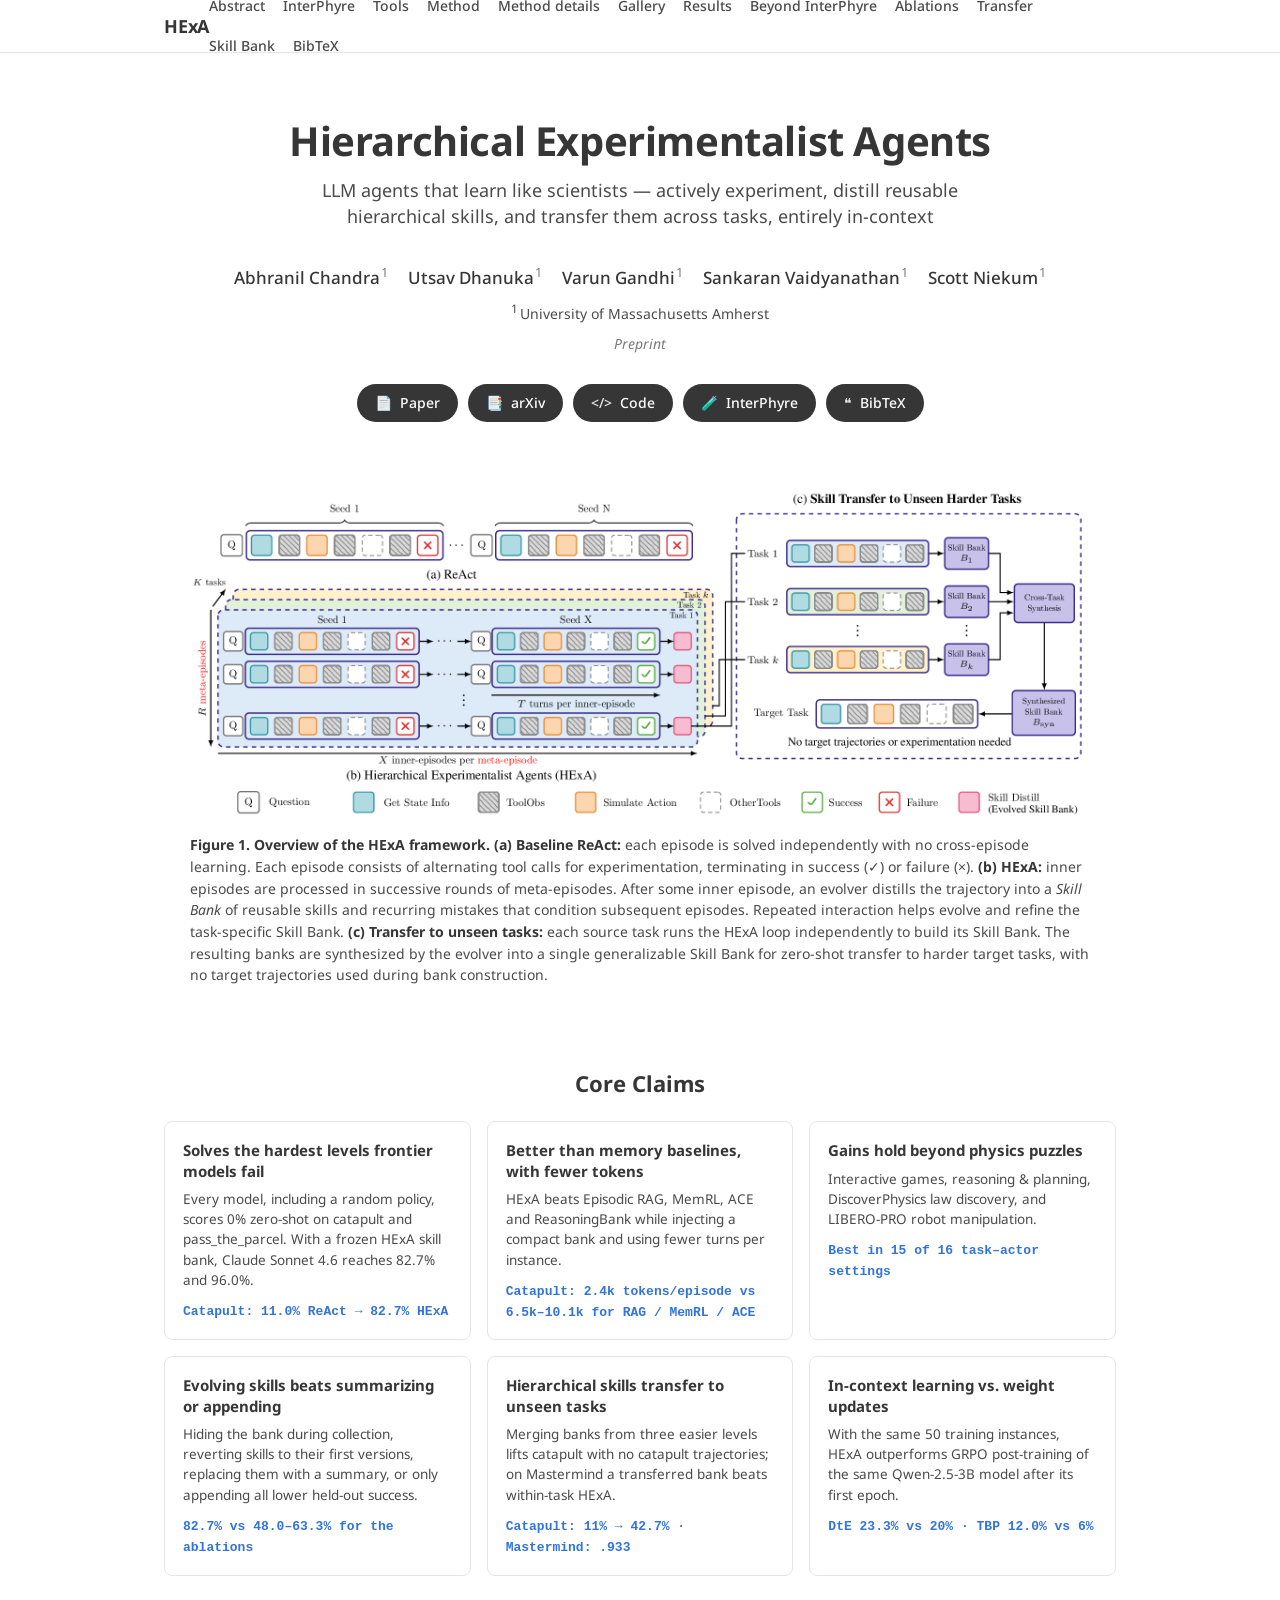
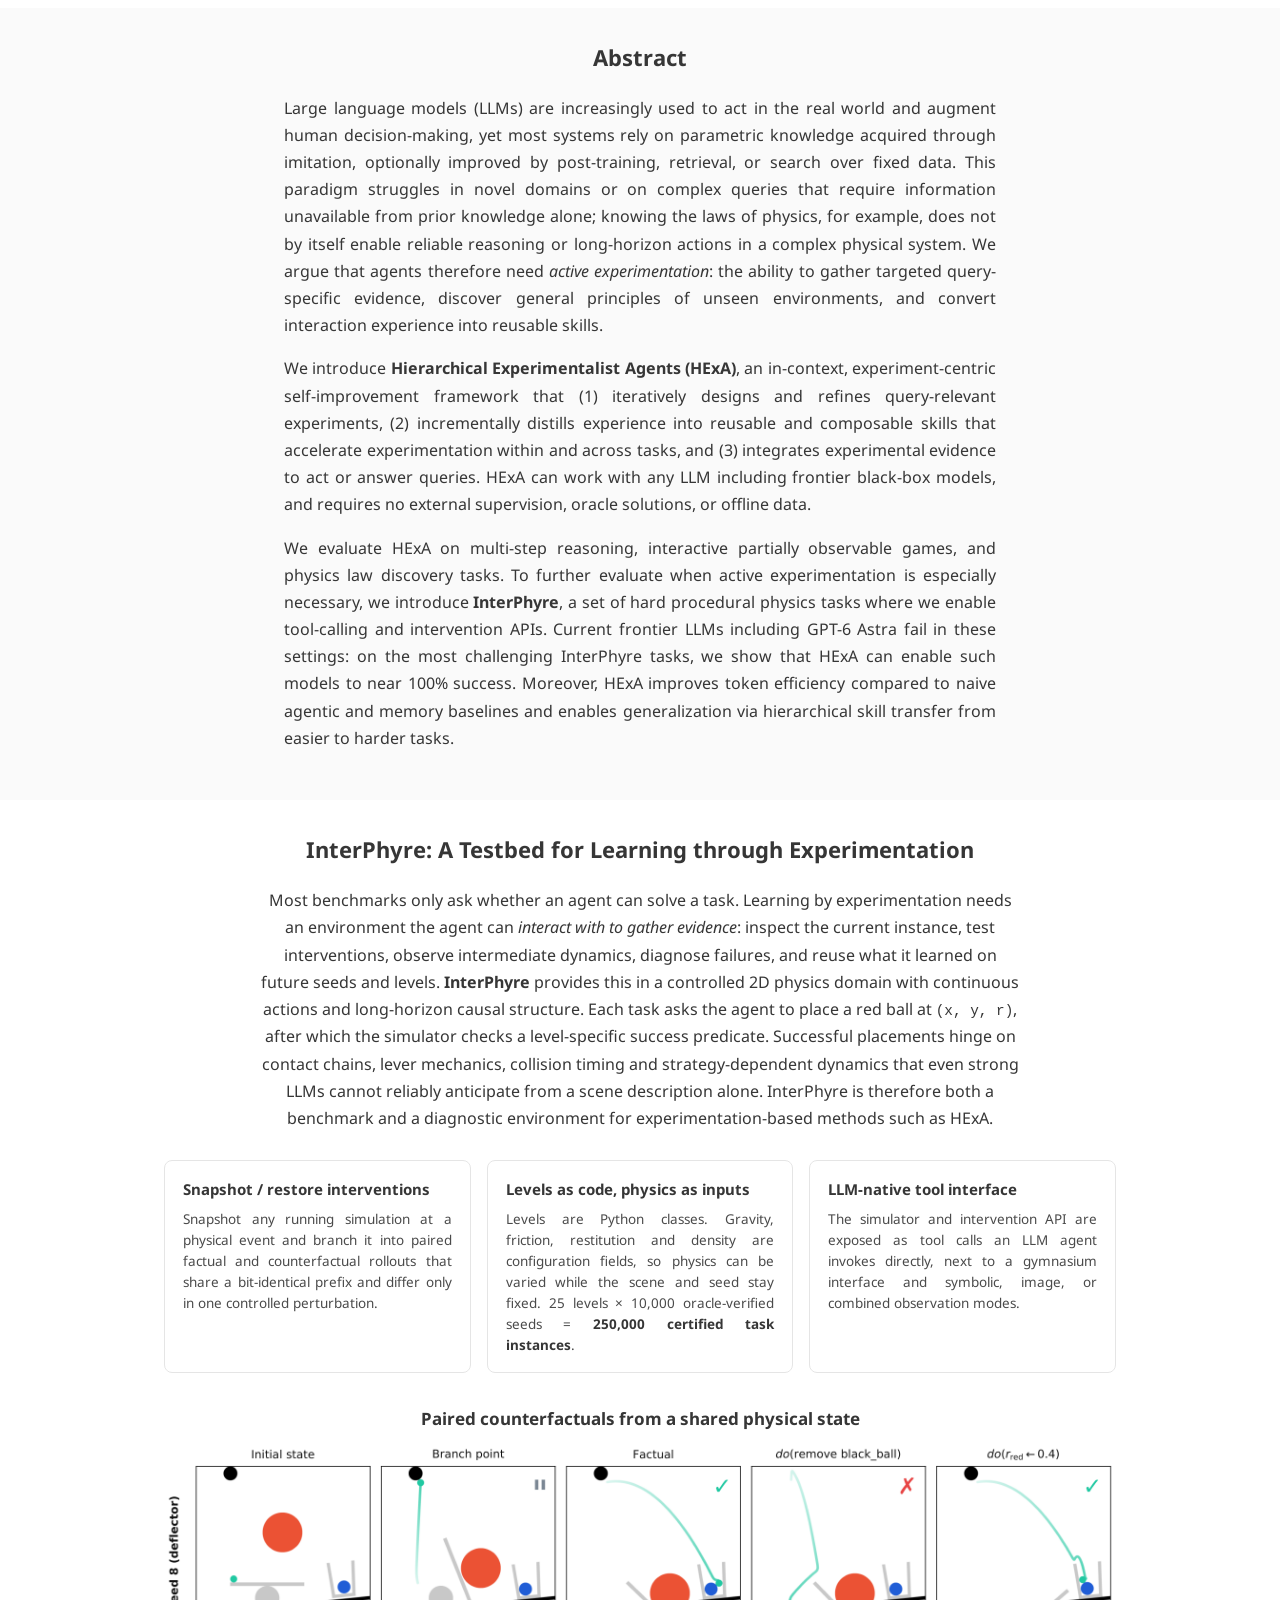
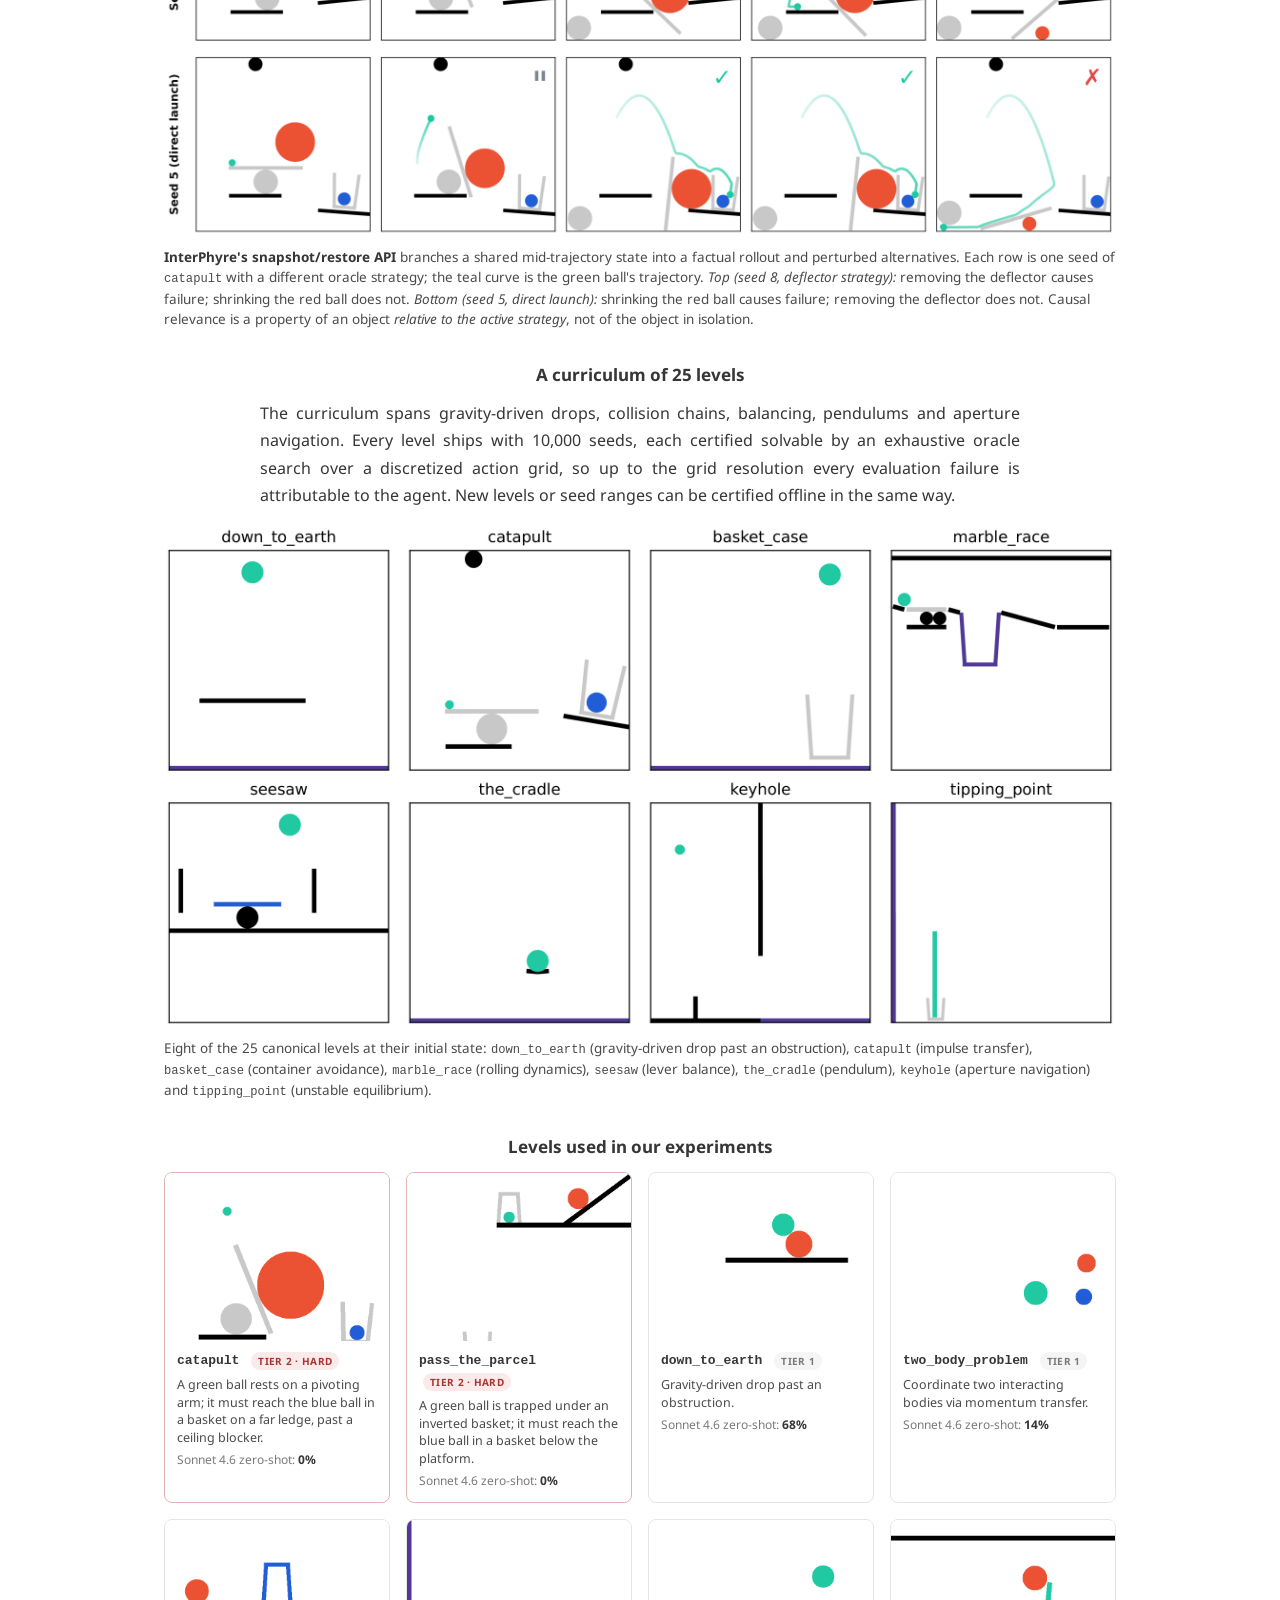
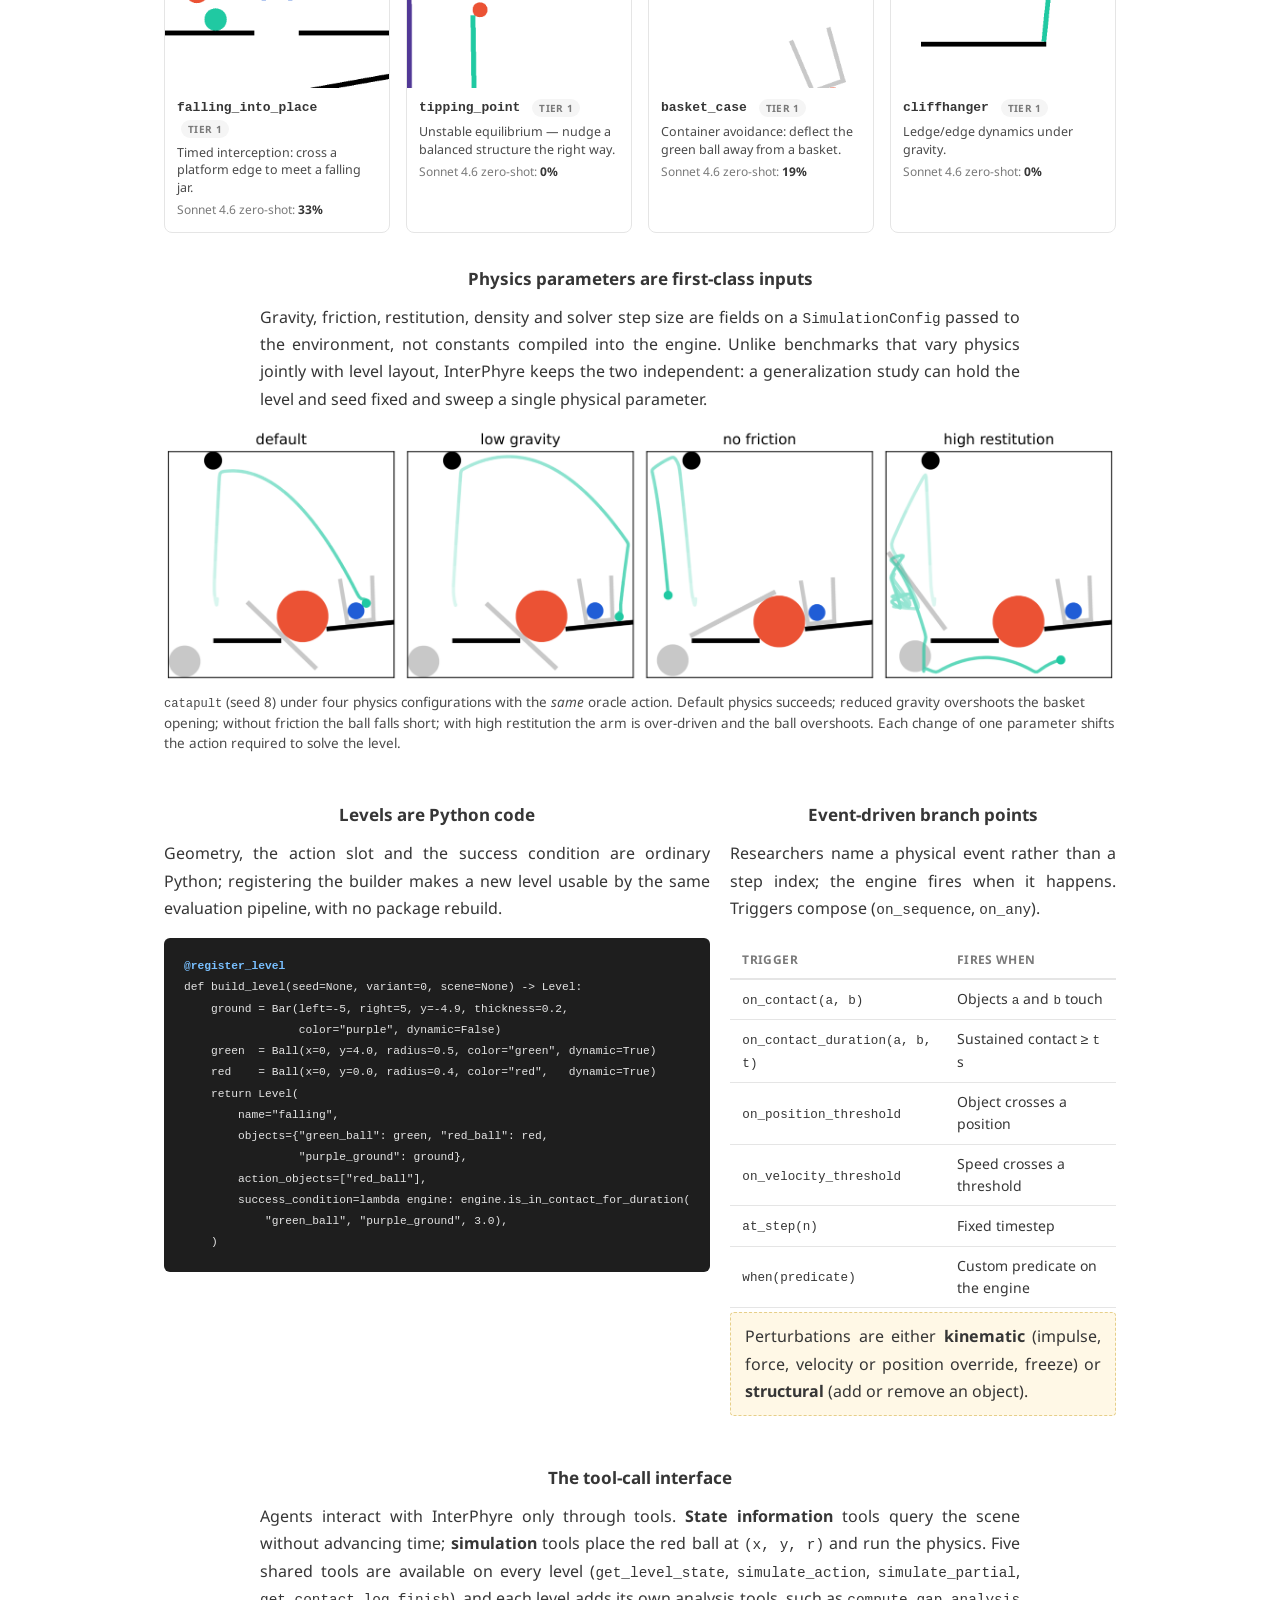
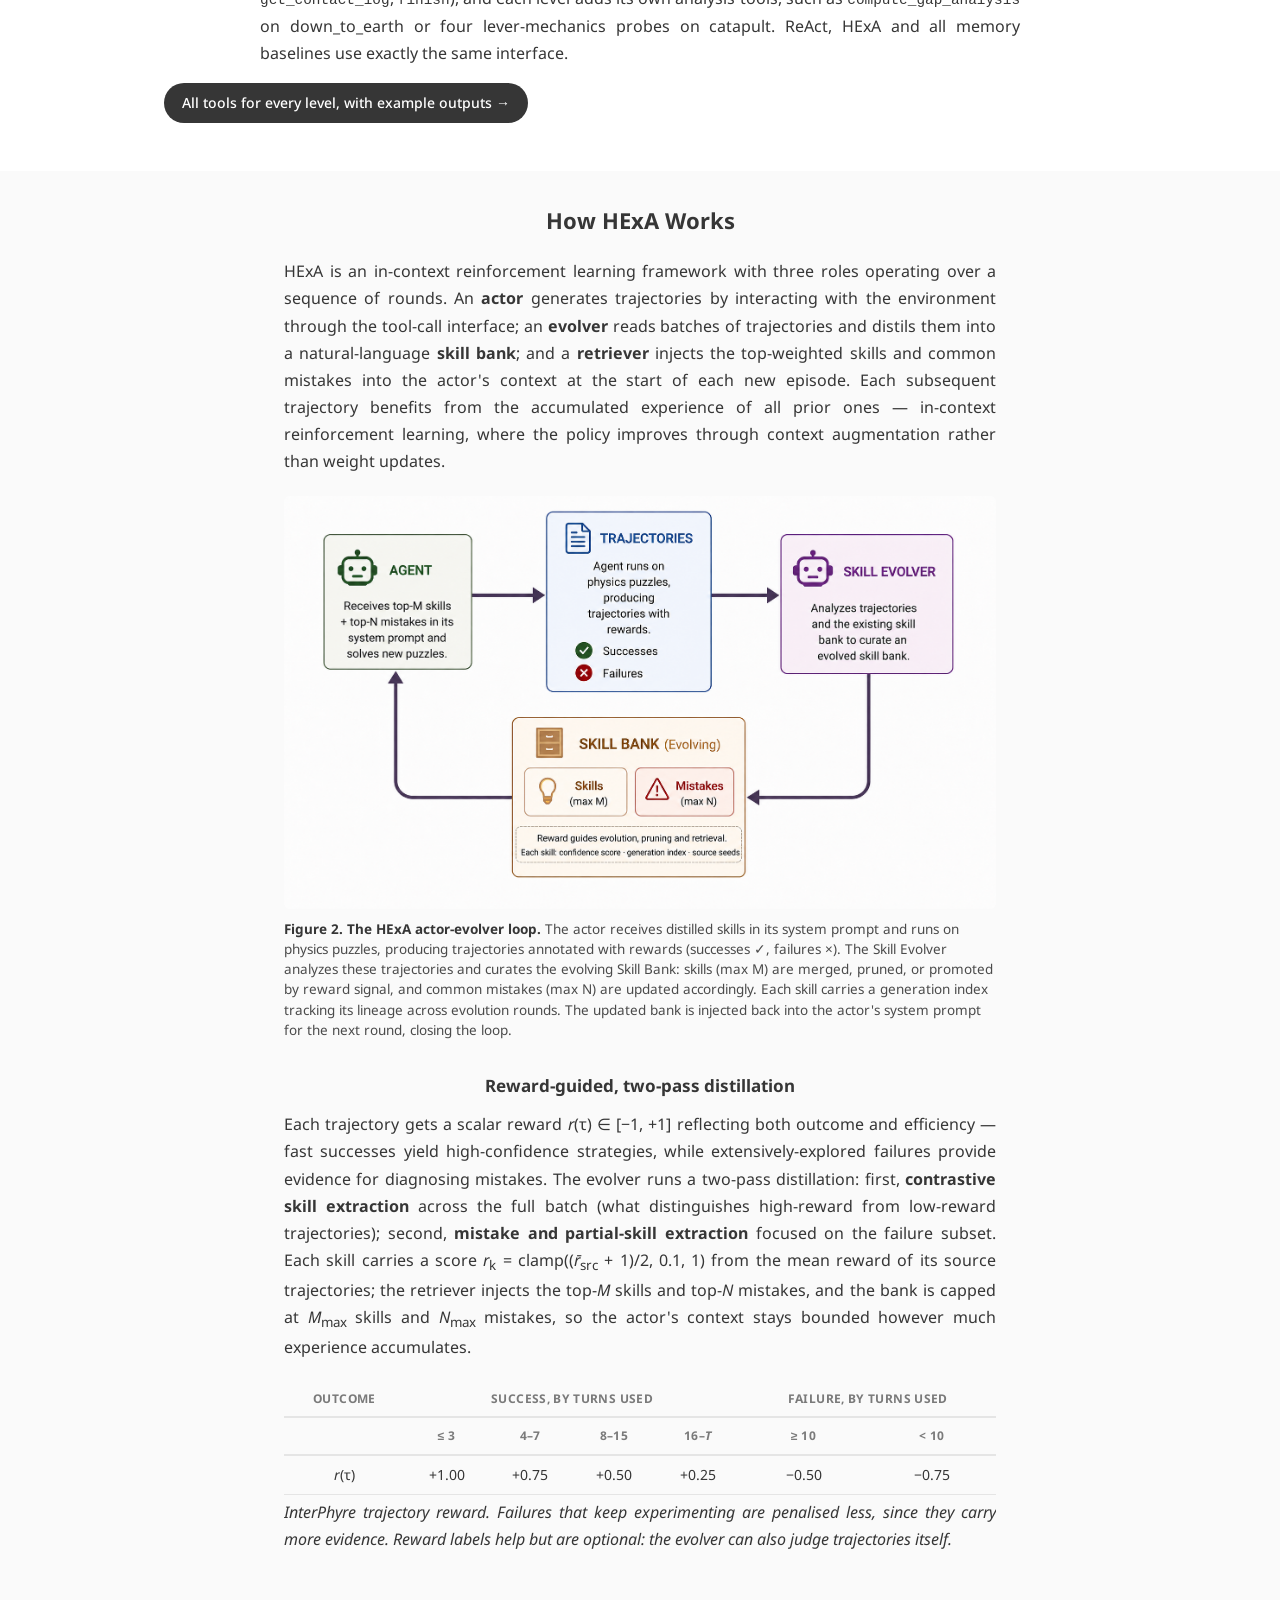
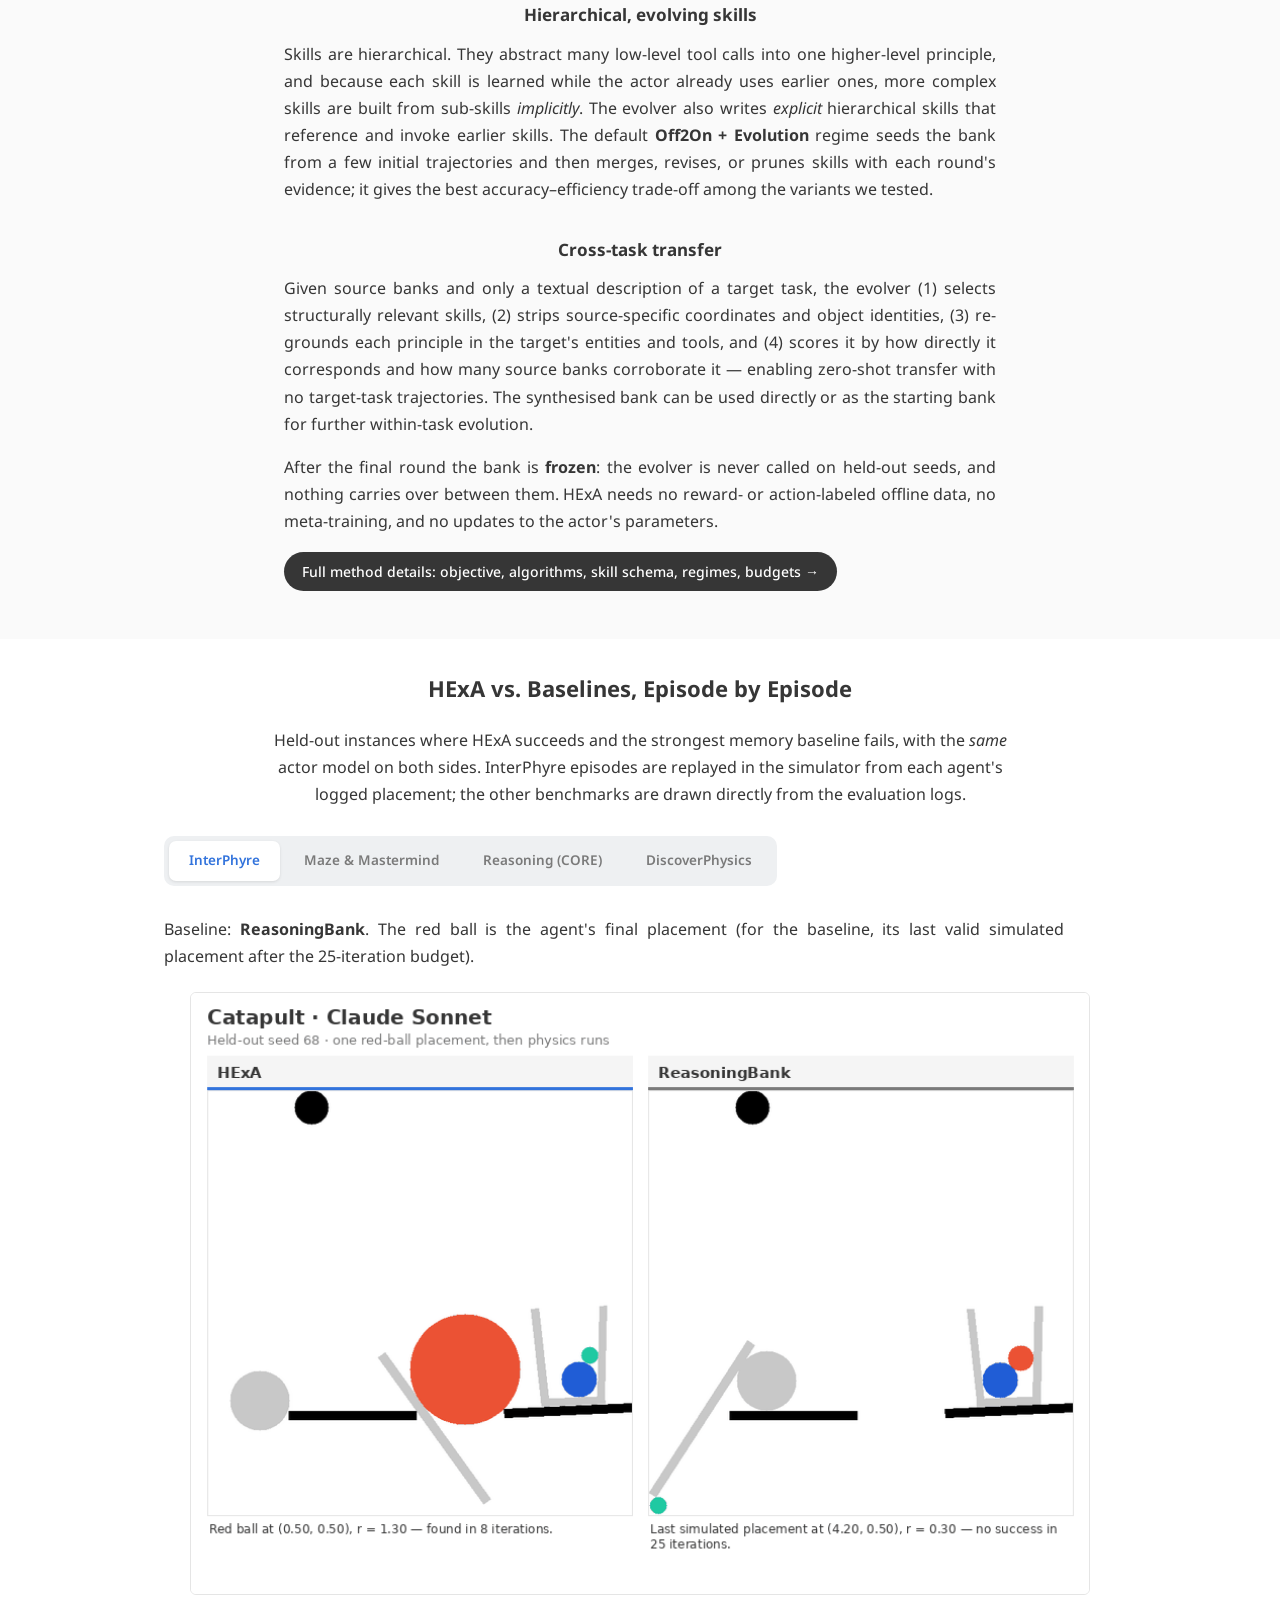
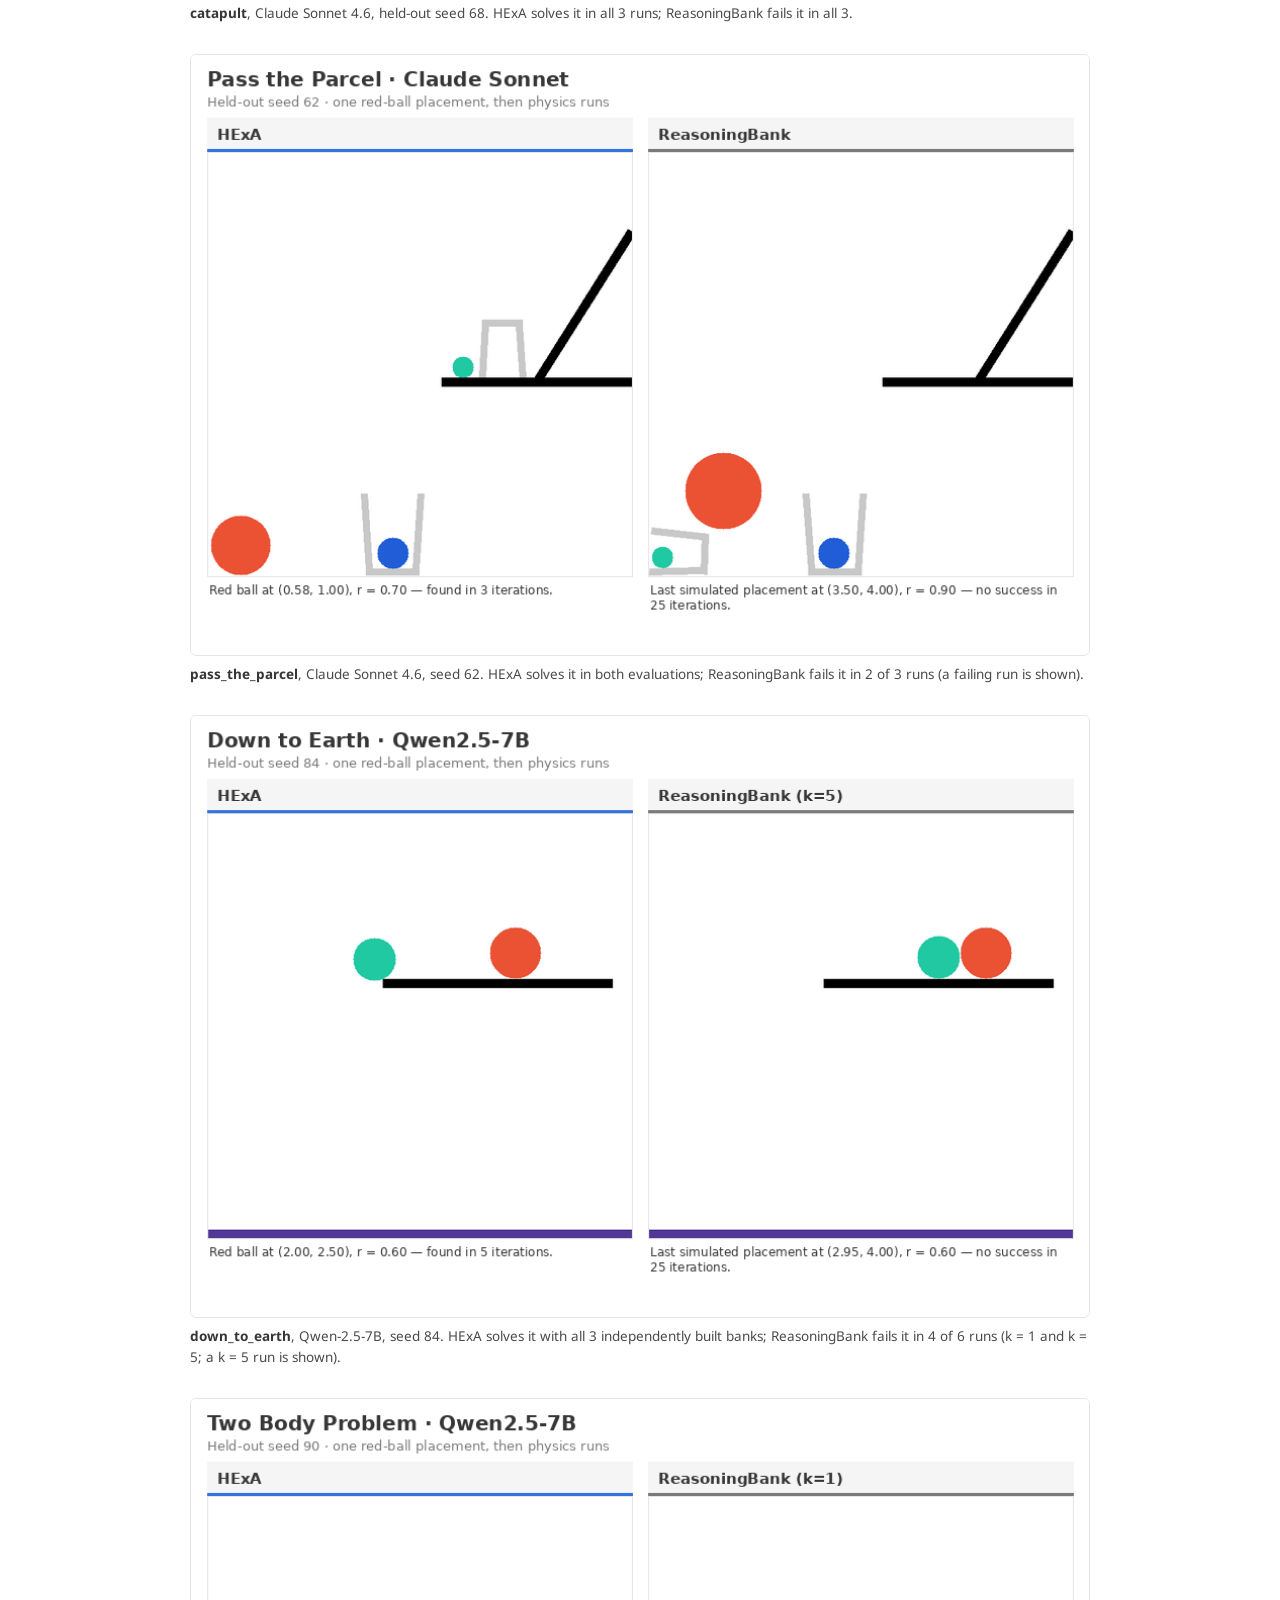
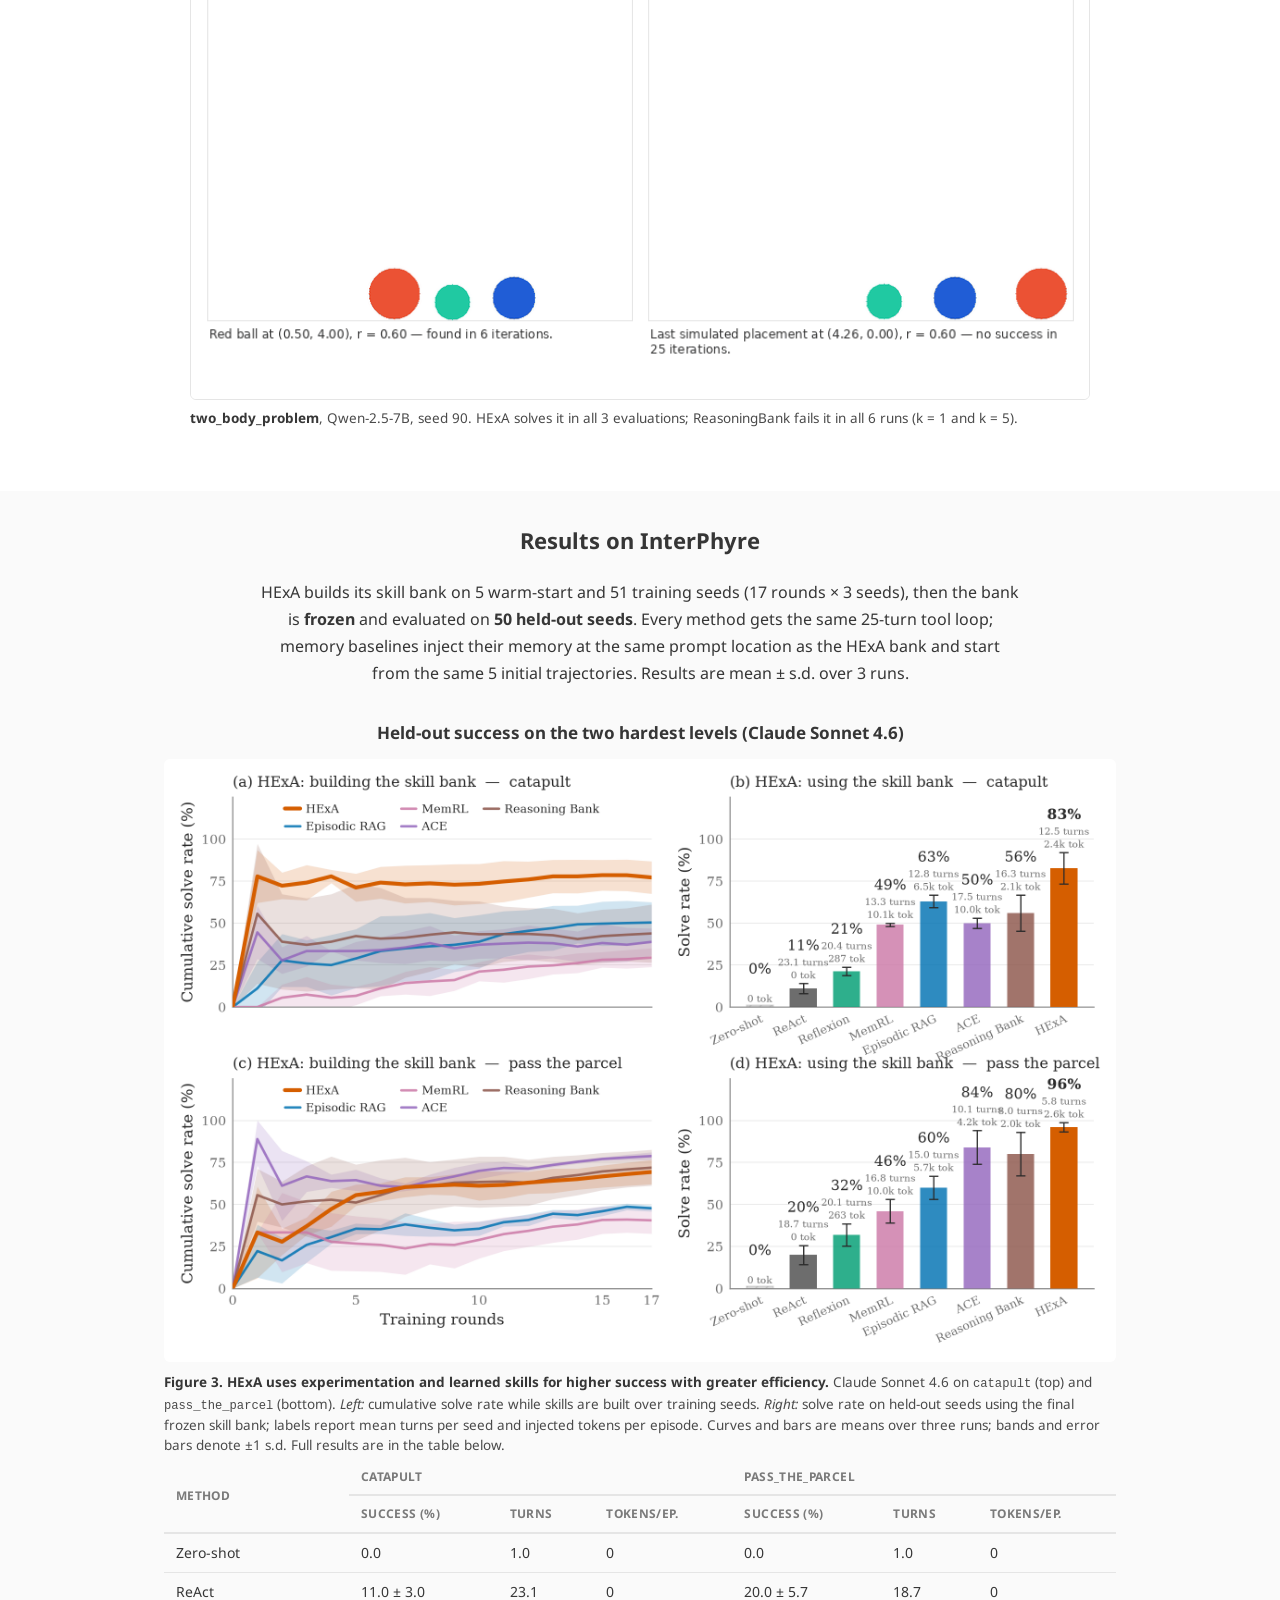
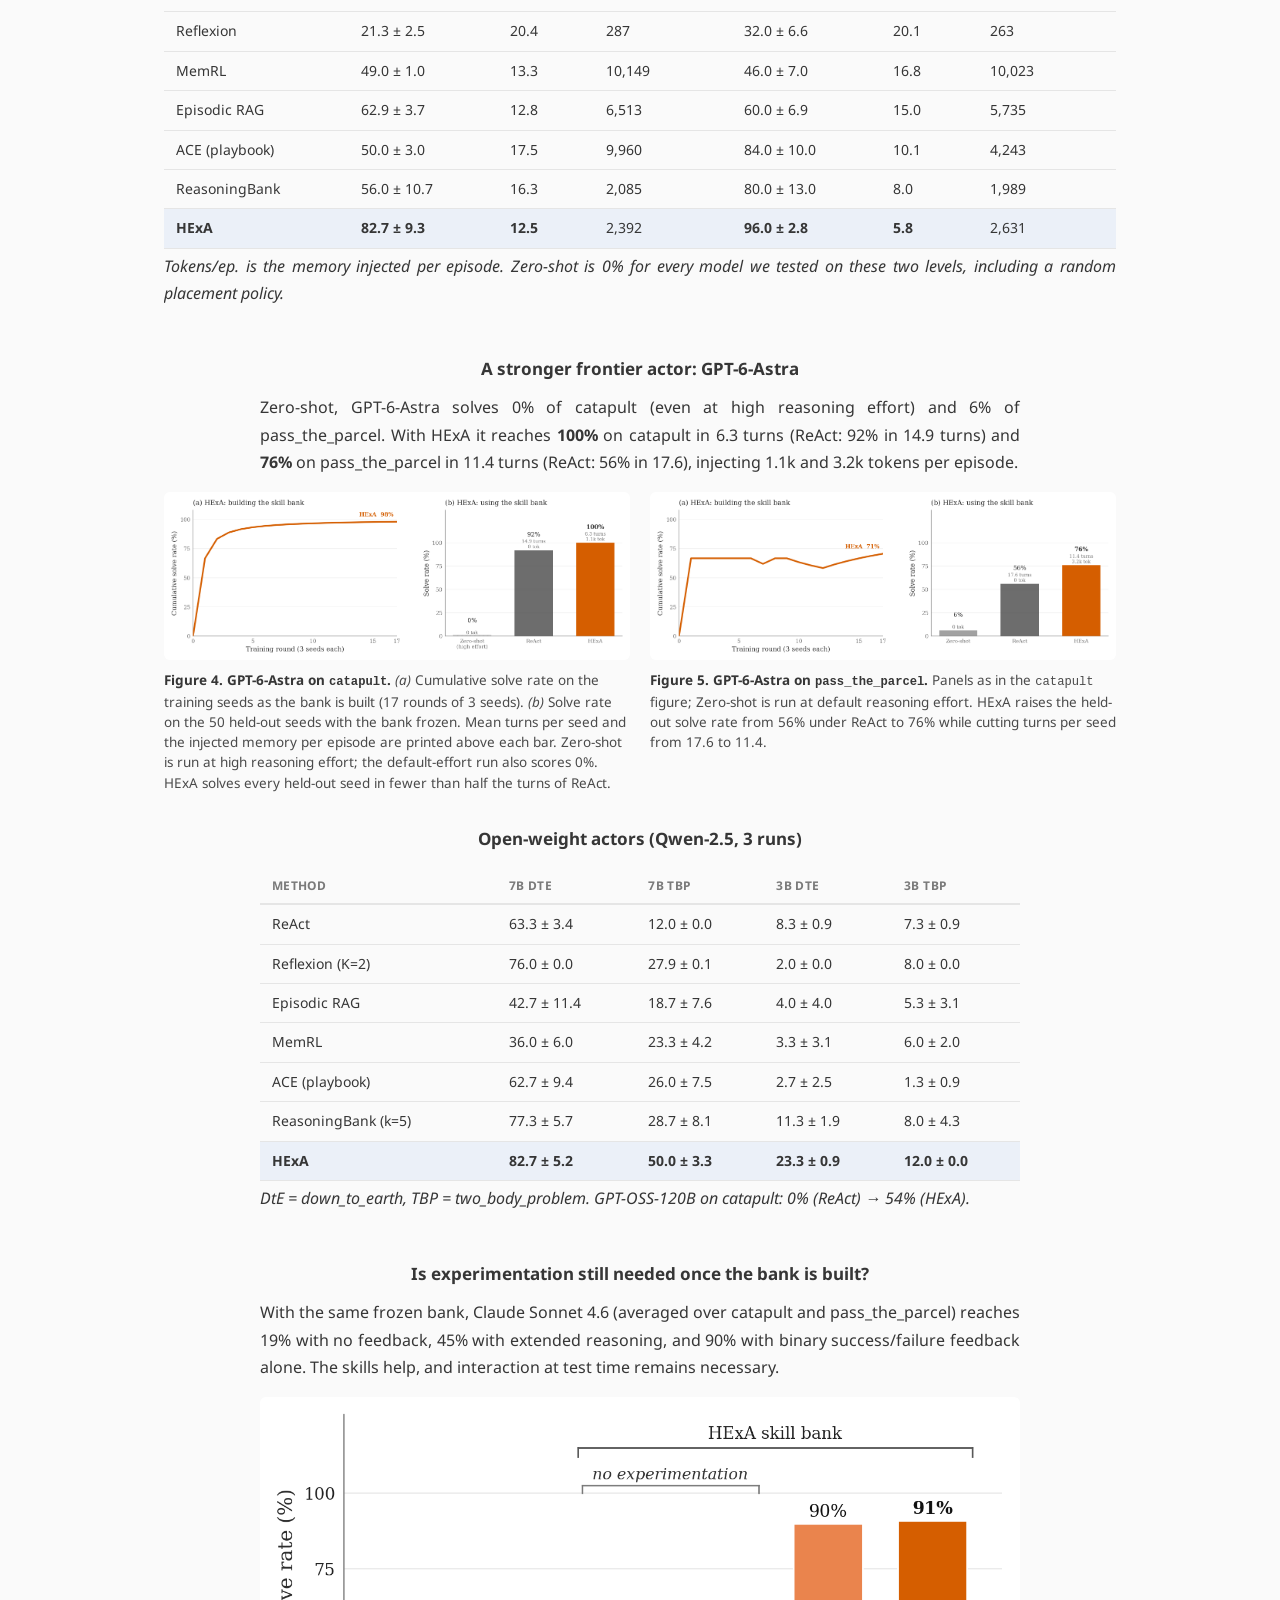
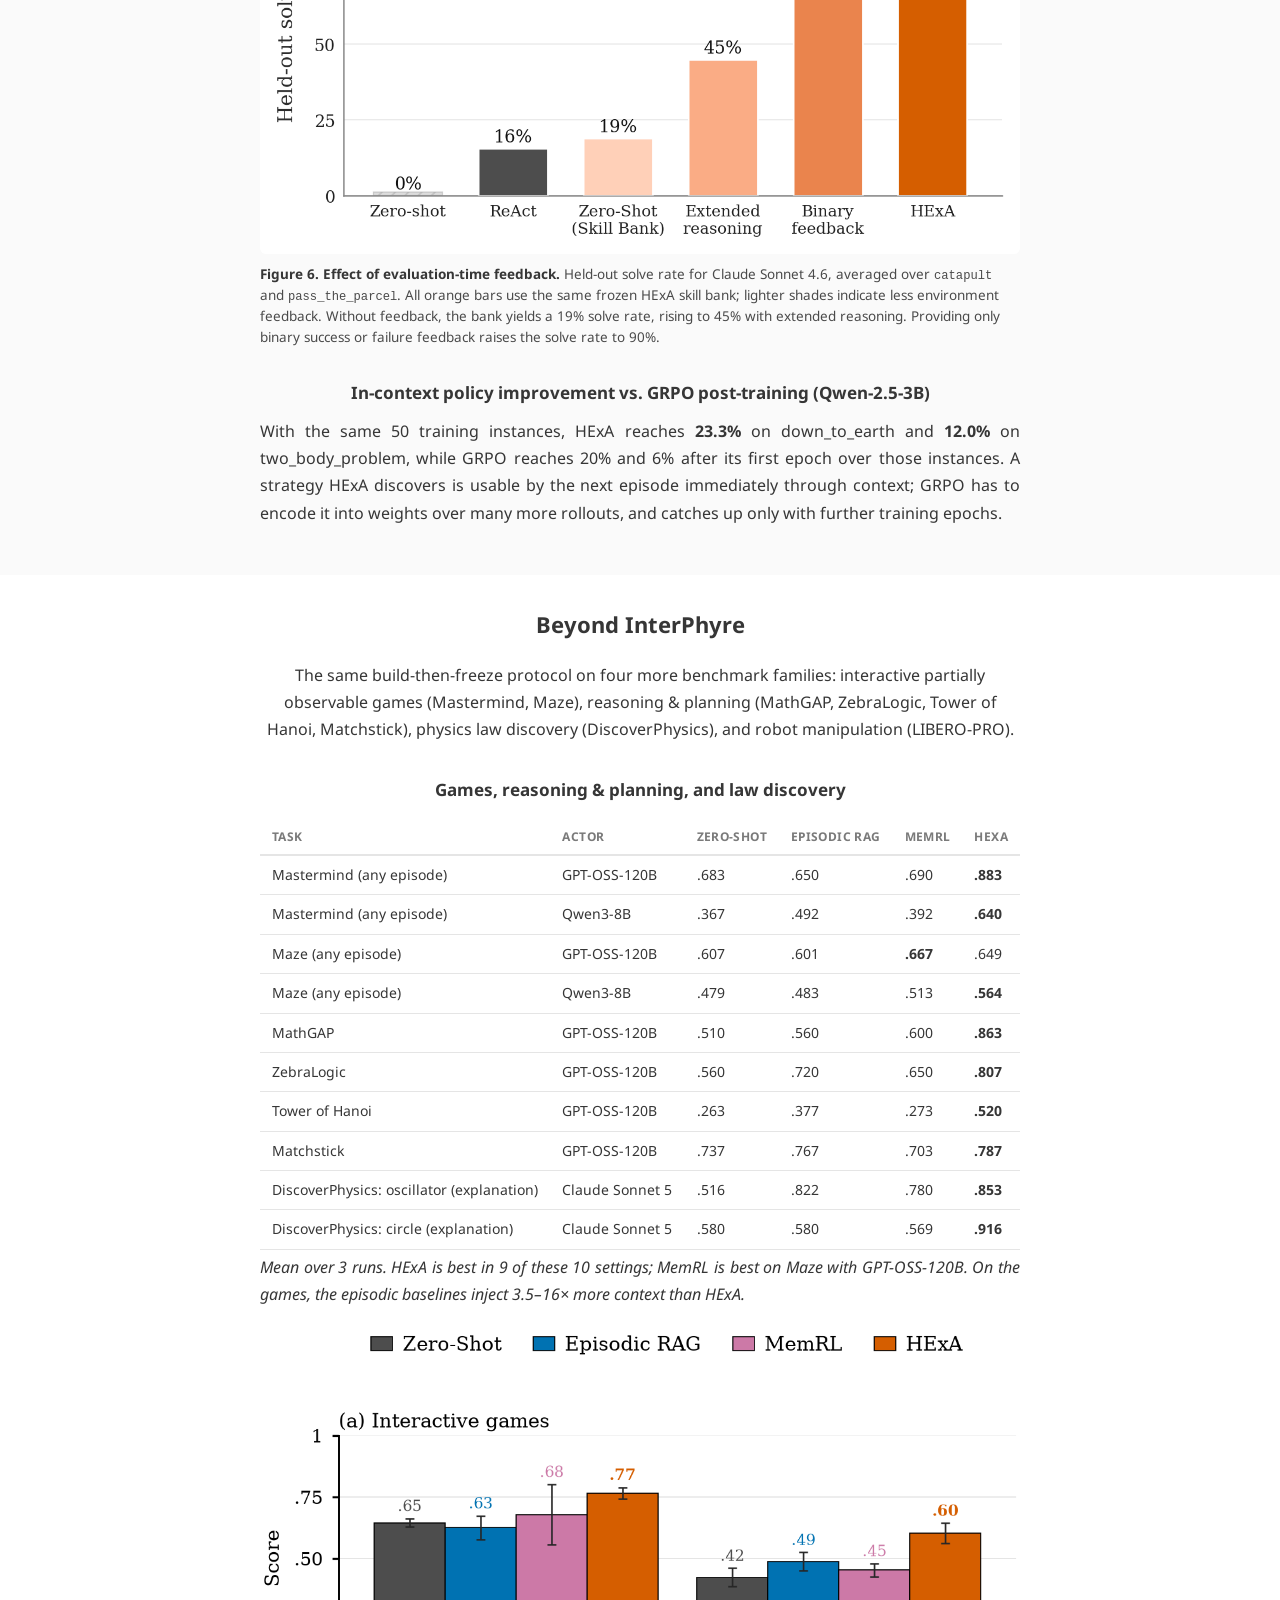
==== commit 4cfb255f: "Add method details page; remove episode walkthrough section - New method.html: objective, HExA loop " ====
--- a/index.html
+++ b/index.html
@@ -33,6 +33,7 @@
         <a href="#interphyre">InterPhyre</a>
         <a href="tools.html">Tools</a>
         <a href="#method">Method</a>
+        <a href="method.html">Method details</a>
         <a href="#showcase">Gallery</a>
         <a href="#experiments">Results</a>
         <a href="#beyond">Beyond InterPhyre</a>
@@ -426,9 +427,20 @@
         failures provide evidence for diagnosing mistakes. The evolver runs a two-pass distillation: first,
         <strong>contrastive skill extraction</strong> across the full batch (what distinguishes high-reward from
         low-reward trajectories); second, <strong>mistake and partial-skill extraction</strong> focused on the
-        failure subset. Each skill carries a weight <em>w</em><sub>k</sub> derived from the mean reward of its
-        source trajectories.
-      </p>
+        failure subset. Each skill carries a score <em>r</em><sub>k</sub>&nbsp;=&nbsp;clamp((<em>r&#772;</em><sub>src</sub>&nbsp;+&nbsp;1)/2,&nbsp;0.1,&nbsp;1)
+        from the mean reward of its source trajectories; the retriever injects the top-<em>M</em> skills and top-<em>N</em>
+        mistakes, and the bank is capped at <em>M</em><sub>max</sub> skills and <em>N</em><sub>max</sub> mistakes, so the
+        actor's context stays bounded however much experience accumulates.
+      </p>
+      <div class="table-wrap container--narrow">
+        <table class="results-table reward-table">
+          <thead><tr><th>Outcome</th><th colspan="4">Success, by turns used</th><th colspan="2">Failure, by turns used</th></tr>
+            <tr><th></th><th>&le; 3</th><th>4&ndash;7</th><th>8&ndash;15</th><th>16&ndash;<em>T</em></th><th>&ge; 10</th><th>&lt; 10</th></tr></thead>
+          <tbody><tr><td><em>r</em>(&tau;)</td><td>+1.00</td><td>+0.75</td><td>+0.50</td><td>+0.25</td><td>&minus;0.50</td><td>&minus;0.75</td></tr></tbody>
+        </table>
+        <p class="table-note">InterPhyre trajectory reward. Failures that keep experimenting are penalised less, since they
+        carry more evidence. Reward labels help but are optional: the evolver can also judge trajectories itself.</p>
+      </div>
 
       <h3 class="subhead">Hierarchical, evolving skills</h3>
       <p>
@@ -442,45 +454,28 @@
 
       <h3 class="subhead">Cross-task transfer</h3>
       <p>
-        Given source banks and a textual description of a target task, the evolver identifies structurally
-        relevant skills, re-grounds them in the target task, and recalibrates their weights by how directly the
-        principle transfers &mdash; enabling zero-shot transfer with no target-task trajectories. HExA needs no reward- or action-labeled offline data, no meta-training, and no updates to the actor's parameters.
+        Given source banks and only a textual description of a target task, the evolver (1) selects structurally
+        relevant skills, (2) strips source-specific coordinates and object identities, (3) re-grounds each principle
+        in the target's entities and tools, and (4) scores it by how directly it corresponds and how many source banks
+        corroborate it &mdash; enabling zero-shot transfer with no target-task trajectories. The synthesised bank can be
+        used directly or as the starting bank for further within-task evolution.
+      </p>
+      <p>
+        After the final round the bank is <strong>frozen</strong>: the evolver is never called on held-out seeds, and
+        nothing carries over between them. HExA needs no reward- or action-labeled offline data, no meta-training, and
+        no updates to the actor's parameters.
+      </p>
+      <p class="tool-link-row">
+        <a class="link-button" href="method.html"><span>Full method details: objective, algorithms, skill schema, regimes, budgets &rarr;</span></a>
       </p>
     </div>
   </section>
 
   <!-- ============================================================ -->
-  <!-- EPISODE WALKTHROUGH (ReAct vs HExA)                          -->
-  <!-- ============================================================ -->
-  <section class="section" id="walkthrough">
-    <div class="container">
-      <h2 class="section-title">One Episode, Two Agents</h2>
-      <p class="lead container--narrow">
-        Catapult, seed 45. <strong>ReAct</strong> (no memory) exhausts its 25-iteration budget re-searching
-        placements and never finds a working launch. <strong>HExA</strong> reuses skills distilled from earlier
-        catapult episodes &mdash; it already knows how to launch (drop a heavy ball on the arm) and how to fix the
-        usual failure (when the shot arcs too high and hits the ceiling, shift the drop point sideways to flatten
-        it). After one ceiling overshoot it applies the learned correction and solves the level.
-      </p>
-
-      <div class="trace-compare">
-        <figure class="trace-row trace-row--fail">
-          <figcaption class="trace-label">ReAct &mdash; 25 iterations, <span class="badge badge--fail">FAILURE</span> &nbsp; placement (0.5, &minus;1.0, 2.0)</figcaption>
-          <img src="assets/trace_react.gif" alt="ReAct failure: 25 iterations, no green–blue contact" loading="lazy" />
-        </figure>
-        <figure class="trace-row trace-row--win">
-          <figcaption class="trace-label">HExA &mdash; 6 iterations, <span class="badge badge--win">SUCCESS</span> &nbsp; placement (0.3, 0.9, 1.5)</figcaption>
-          <img src="assets/trace_hexa.gif" alt="HeXA success: 6 iterations, lever flings green ball over the blocker into the basket" loading="lazy" />
-        </figure>
-      </div>
-    </div>
-  </section>
-
-  <!-- ============================================================ -->
   <!-- HEXA VS BASELINES GALLERY                                    -->
   <!-- ============================================================ -->
 
-  <section class="section section--alt" id="showcase">
+  <section class="section" id="showcase">
     <div class="container">
       <h2 class="section-title">HExA vs. Baselines, Episode by Episode</h2>
       <p class="lead container--narrow">
@@ -589,7 +584,7 @@
   <!-- ============================================================ -->
   <!-- EXPERIMENTS & RESULTS                                        -->
   <!-- ============================================================ -->
-  <section class="section" id="experiments">
+  <section class="section section--alt" id="experiments">
     <div class="container">
       <h2 class="section-title">Results on InterPhyre</h2>
       <p class="lead container--narrow">
@@ -689,7 +684,7 @@
   <!-- ============================================================ -->
   <!-- BEYOND INTERPHYRE                                            -->
   <!-- ============================================================ -->
-  <section class="section section--alt" id="beyond">
+  <section class="section" id="beyond">
     <div class="container">
       <h2 class="section-title">Beyond InterPhyre</h2>
       <p class="lead container--narrow">
@@ -755,7 +750,7 @@
   <!-- ============================================================ -->
   <!-- ABLATIONS                                                    -->
   <!-- ============================================================ -->
-  <section class="section" id="ablations">
+  <section class="section section--alt" id="ablations">
     <div class="container">
       <h2 class="section-title">What Drives the Gain</h2>
 
@@ -808,7 +803,7 @@
   <!-- ============================================================ -->
   <!-- CROSS-LEVEL TRANSFER                                         -->
   <!-- ============================================================ -->
-  <section class="section section--alt" id="transfer">
+  <section class="section" id="transfer">
     <div class="container">
       <h2 class="section-title">Hierarchical Skills Transfer to Unseen Tasks</h2>
       <p class="lead container--narrow">
@@ -848,7 +843,7 @@
   <!-- ============================================================ -->
   <!-- SKILL BANK VIEWER                                            -->
   <!-- ============================================================ -->
-  <section class="section" id="skills">
+  <section class="section section--alt" id="skills">
     <div class="container">
       <h2 class="section-title">Inside the Skill Bank</h2>
       <p class="lead container--narrow">
@@ -1297,7 +1292,7 @@
   <!-- ============================================================ -->
   <!-- BIBTEX                                                       -->
   <!-- ============================================================ -->
-  <section class="section section--alt" id="bibtex">
+  <section class="section" id="bibtex">
     <div class="container container--narrow">
       <h2 class="section-title">BibTeX</h2>
       <pre><code>@misc{chandra2026hierarchicalexperimentalistagents,
--- a/style.css
+++ b/style.css
@@ -528,42 +528,6 @@
 .chart-fig { margin: 0; }
 .chart-fig img { display: block; width: 100%; border-radius: 6px; }
 @media (max-width: 720px) { .chart-2col { grid-template-columns: 1fr; } }
-
-/* =================================================================
-   TRACE COMPARISON (episode walkthrough)
-   ================================================================= */
-
-.trace-compare { display: flex; flex-direction: column; gap: 16px; }
-.trace-row { margin: 0; }
-.trace-label { font-size: 14px; font-weight: 500; color: var(--text); margin-bottom: 8px; }
-.trace-media {
-  min-height: 120px;
-  display: flex;
-  align-items: center;
-  justify-content: center;
-  text-align: center;
-  padding: 14px;
-  border-radius: 6px;
-  font-family: var(--mono);
-  font-size: 12px;
-  color: var(--text-muted);
-  background: var(--bg-code);
-  border: 1px dashed var(--rule);
-}
-.trace-row img, .trace-row video { display: block; width: 100%; max-width: 440px; margin: 0 auto; border-radius: 6px; }
-.trace-row--fail .trace-media { border-color: #e0b4b4; }
-.trace-row--win .trace-media { border-color: #a7d3a7; }
-.badge {
-  display: inline-block;
-  font-size: 11px;
-  font-weight: 700;
-  text-transform: uppercase;
-  letter-spacing: 0.03em;
-  padding: 1px 8px;
-  border-radius: 999px;
-}
-.badge--fail { color: #a33; background: #fbeaea; }
-.badge--win { color: #2c7a2c; background: #e9f6e9; }
 
 /* =================================================================
    CLAIM CARDS
@@ -980,3 +944,27 @@
 .tool-level-head p { margin: 4px 0 0; font-size: 14.5px; color: var(--text-soft); }
 @media (max-width: 560px) { .tool-level-head { grid-template-columns: 1fr; } .tool-level-head img { width: 100%; max-width: 280px; } }
 .tool-link-row { text-align: center; margin: 18px 0 4px; }
+
+/* ---- Method details page ---- */
+.cap-grid--2 { grid-template-columns: repeat(2, 1fr); }
+@media (max-width: 820px) { .cap-grid--2 { grid-template-columns: 1fr; } }
+.algo { border: 1px solid var(--rule); border-radius: 8px; background: var(--bg-code); margin: 20px 0 12px; overflow: hidden; }
+.algo-title { font-weight: 700; font-size: 14px; padding: 9px 14px; border-bottom: 1px solid var(--rule); background: var(--bg); }
+.algo pre { margin: 0; padding: 14px 16px; font-family: var(--mono); font-size: 12.8px; line-height: 1.6; overflow-x: auto; color: var(--text); }
+.algo-kw { color: var(--link); font-weight: 700; }
+.algo-cm { color: var(--text-muted); font-style: italic; }
+.schema-grid { display: grid; grid-template-columns: 3fr 2fr; gap: 16px; margin: 16px 0 8px; }
+@media (max-width: 820px) { .schema-grid { grid-template-columns: 1fr; } }
+.schema-card { border: 1px solid var(--rule); border-left: 4px solid var(--link); border-radius: 8px; padding: 14px 16px; background: var(--bg); }
+.schema-card--mistake { border-left-color: #c0392b; }
+.schema-type { font-size: 12px; font-weight: 700; text-transform: uppercase; letter-spacing: .04em; color: var(--text-muted); margin-bottom: 8px; }
+.schema-card dl { margin: 0; }
+.schema-card dt { font-family: var(--mono); font-size: 12px; color: var(--link); margin-top: 8px; }
+.schema-card--mistake dt { color: #c0392b; }
+.schema-card dd { margin: 2px 0 0; font-size: 13.5px; line-height: 1.5; color: var(--text-soft); }
+.steps, .principles { font-size: 15px; line-height: 1.6; color: var(--text-soft); padding-left: 22px; }
+.steps li, .principles li { margin: 6px 0; }
+.th-sub { font-weight: 400; font-size: 12px; color: var(--text-muted); }
+.tag-used { display: inline-block; font-size: 11px; font-weight: 600; color: #0f6b5e; background: #e3f4f1; border-radius: 999px; padding: 1px 8px; margin-left: 6px; vertical-align: middle; }
+.katex-display { overflow-x: auto; overflow-y: hidden; padding: 4px 0; }
+.reward-table td, .reward-table th { text-align: center; }
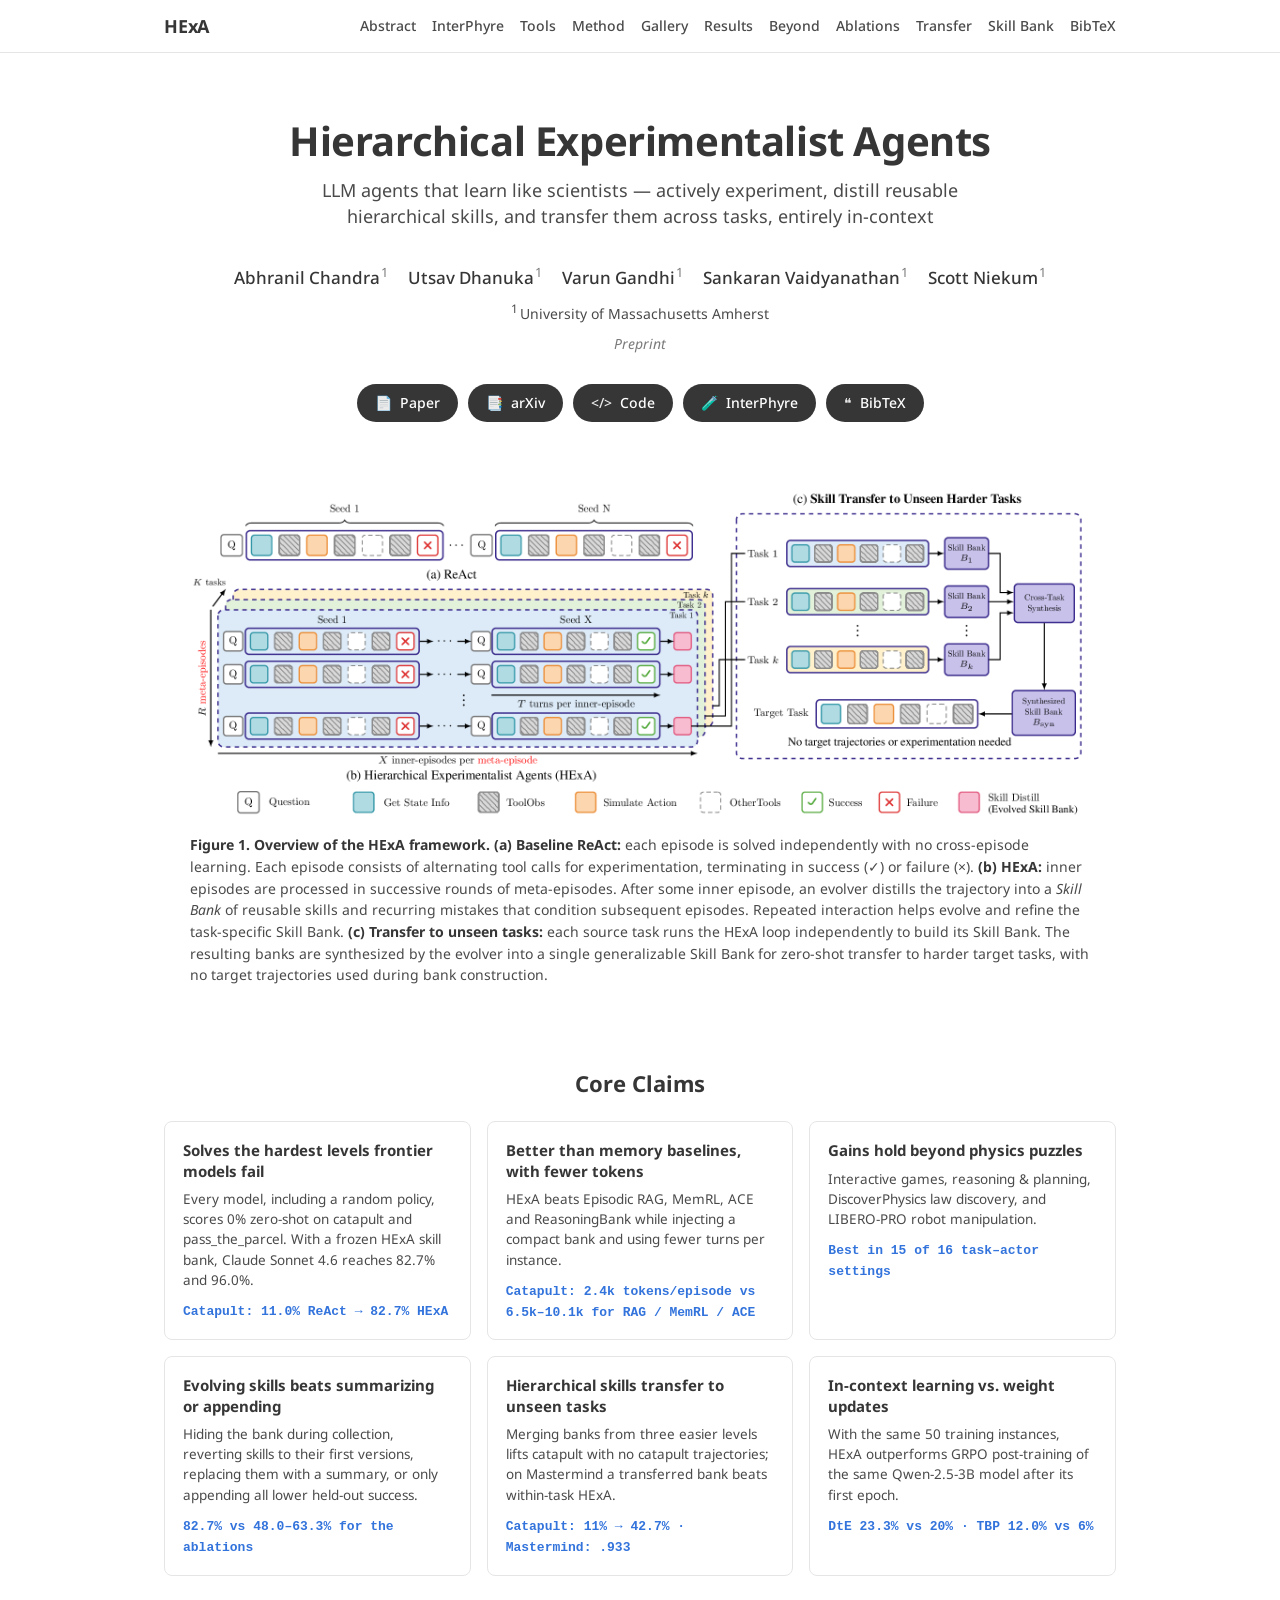
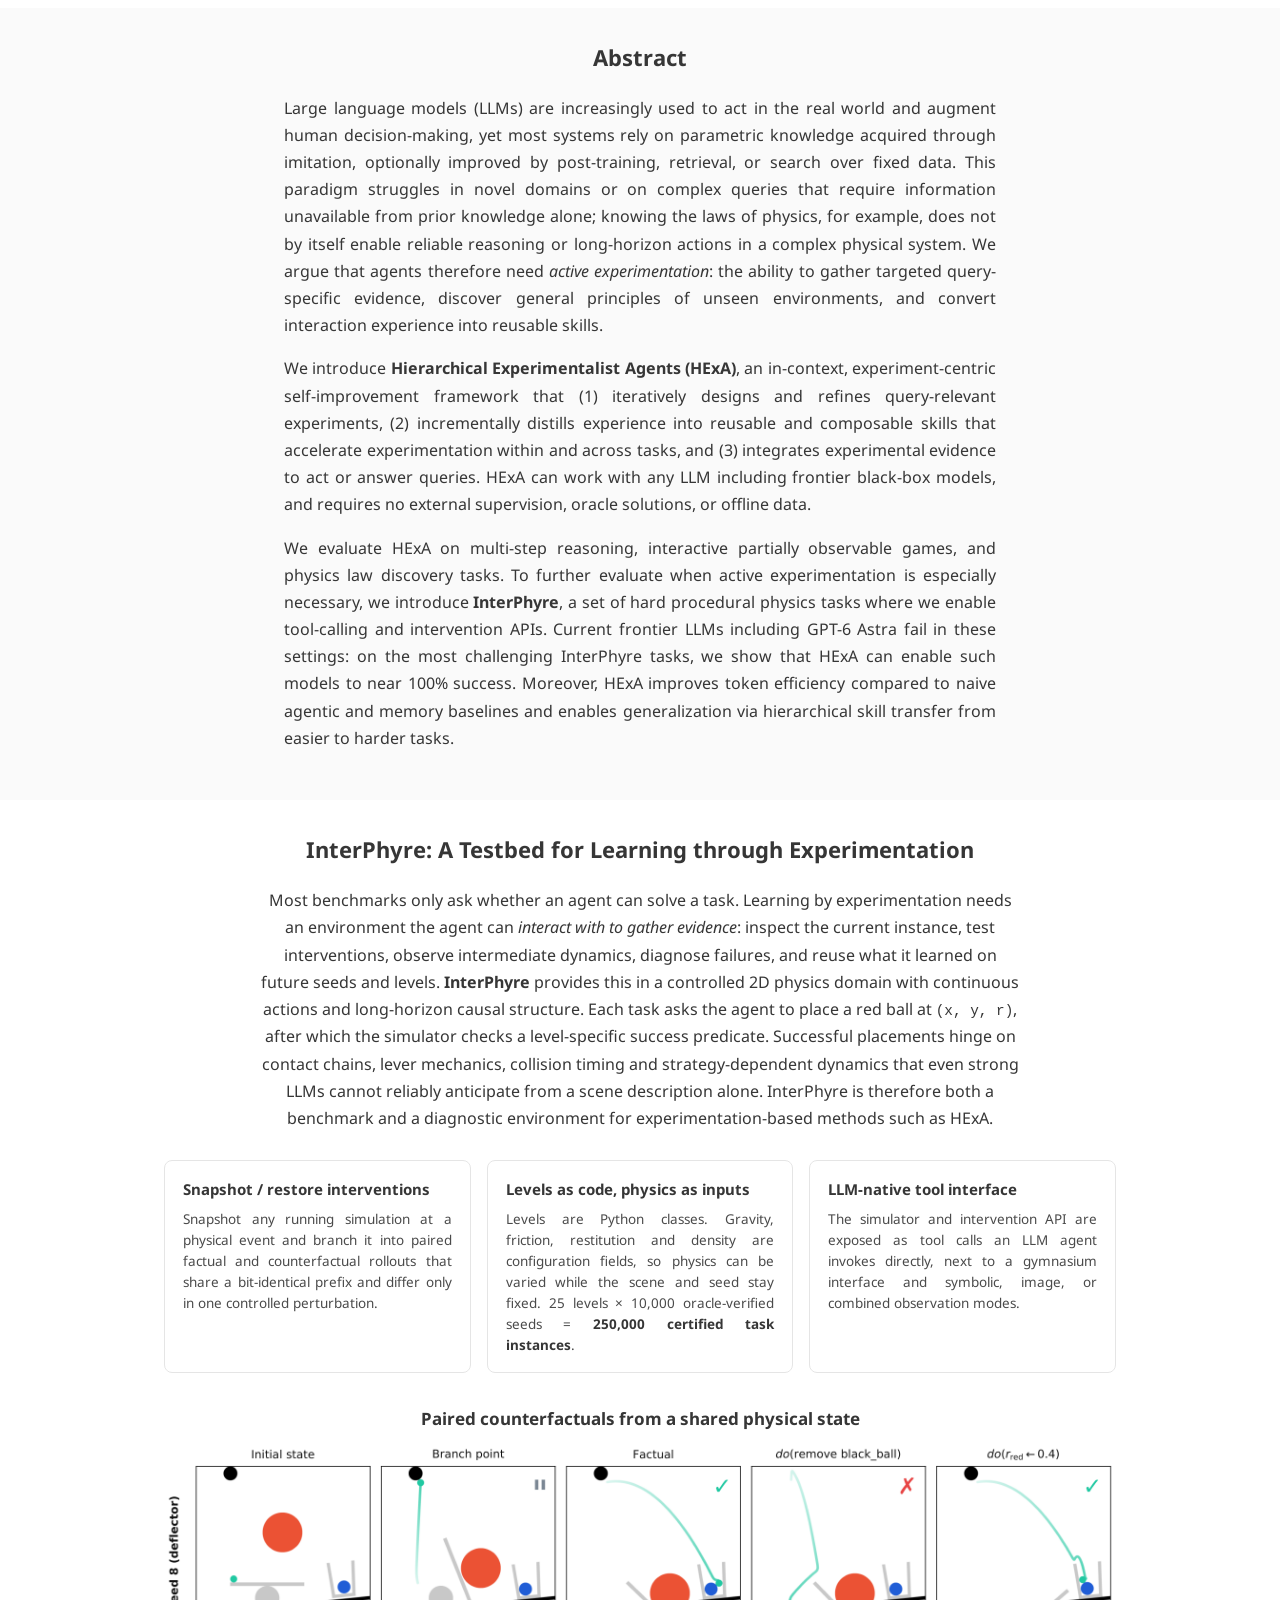
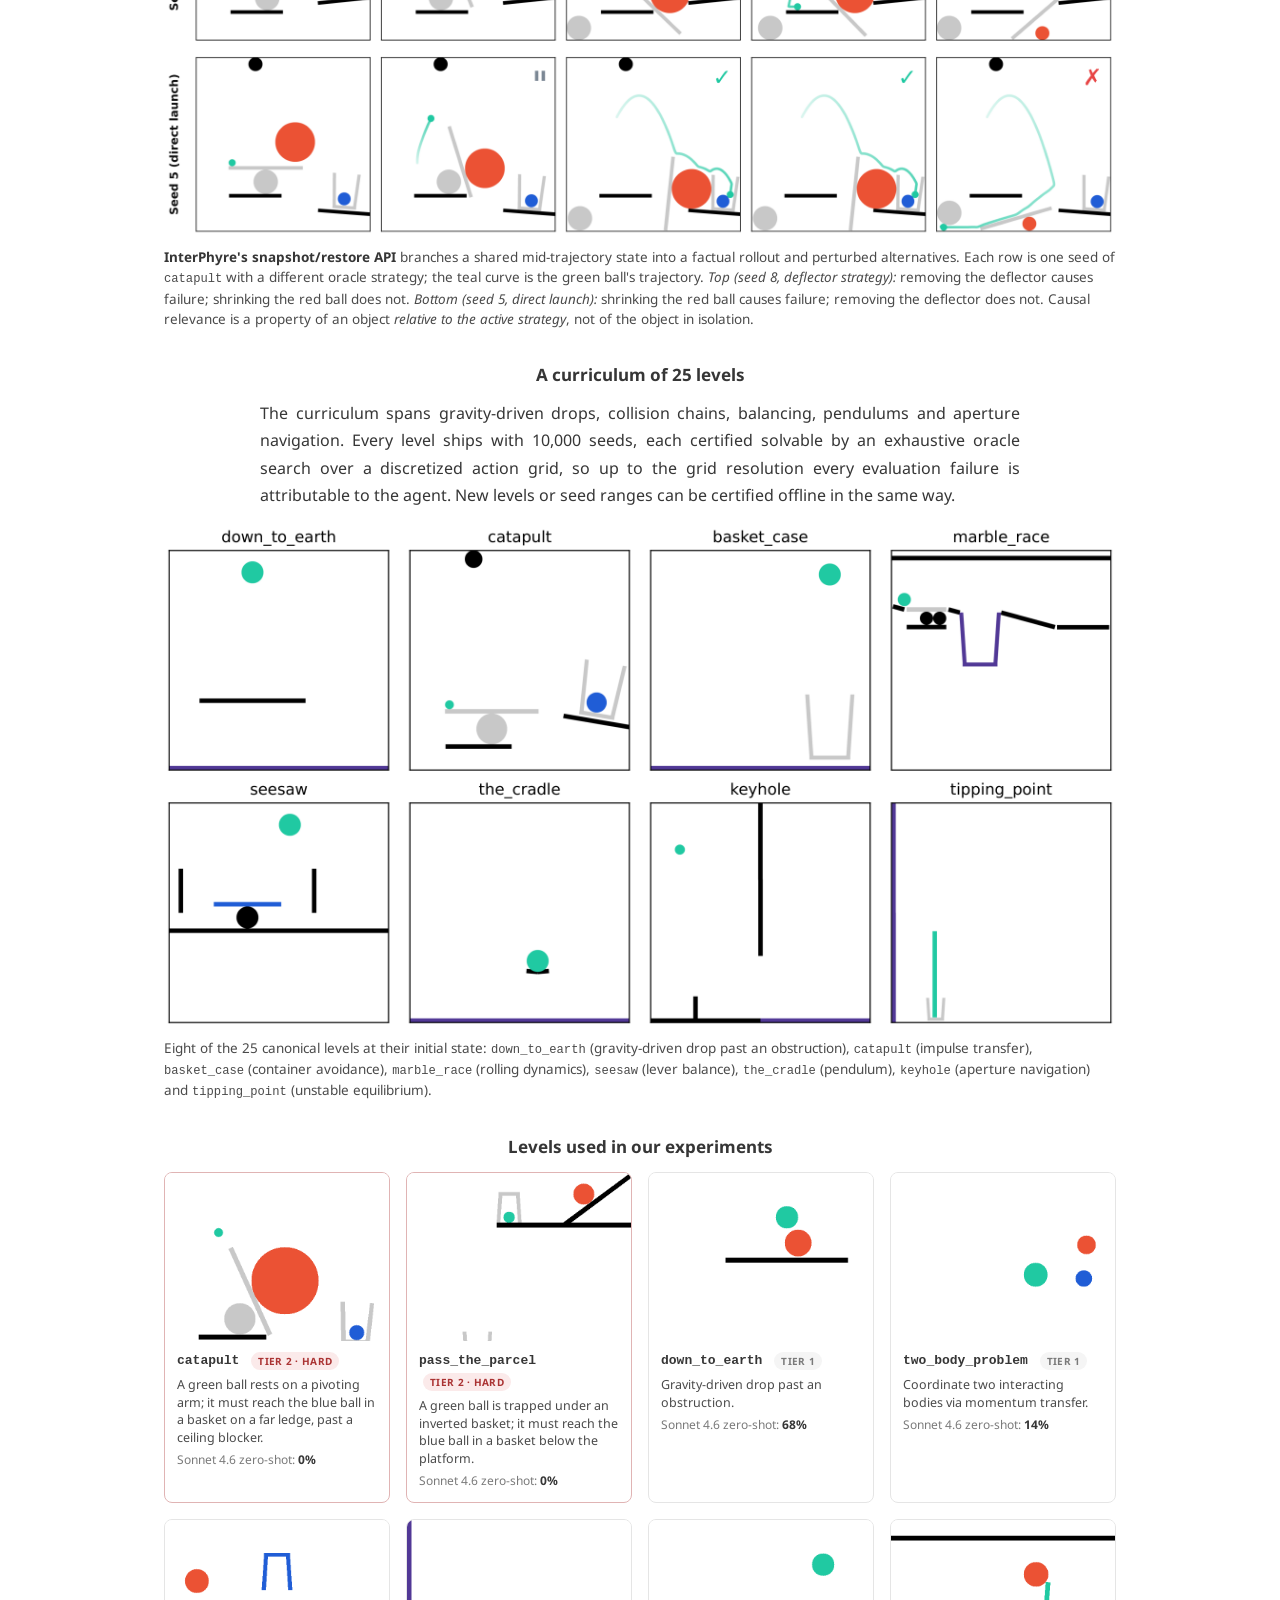
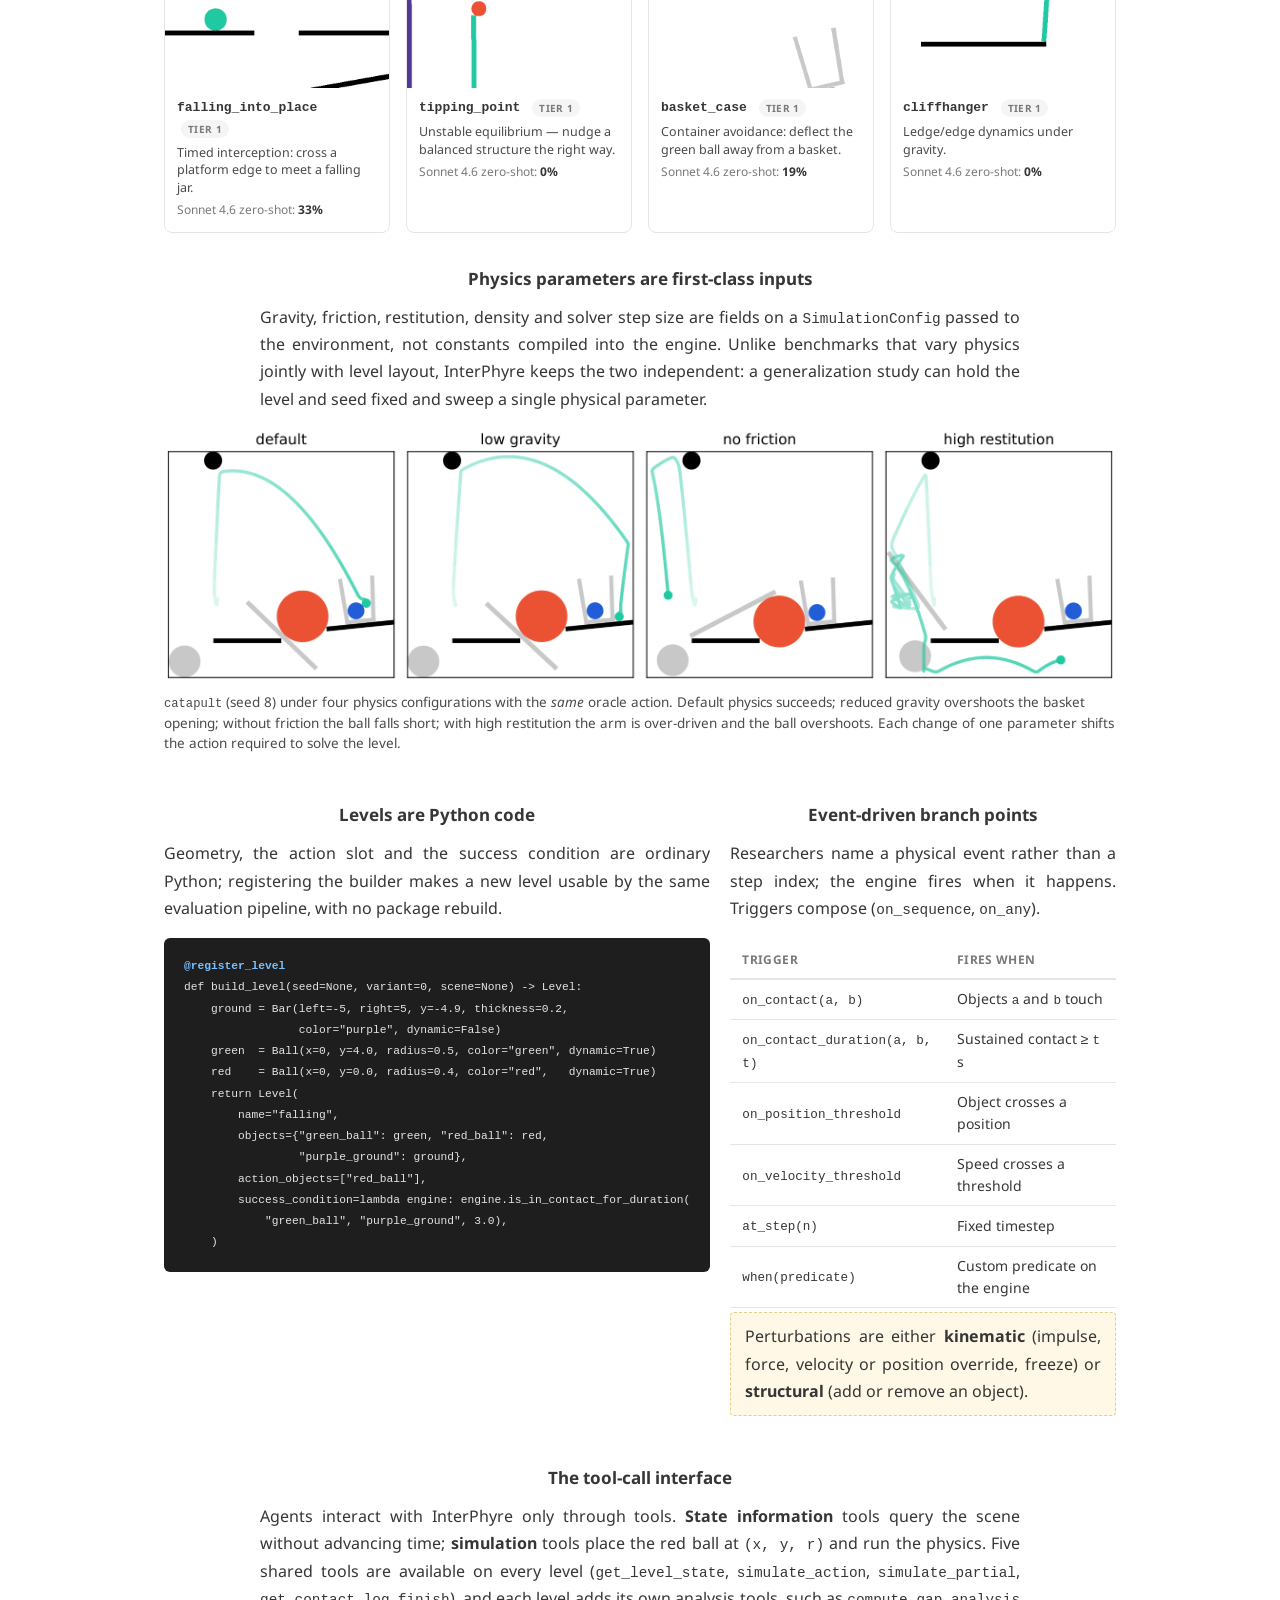
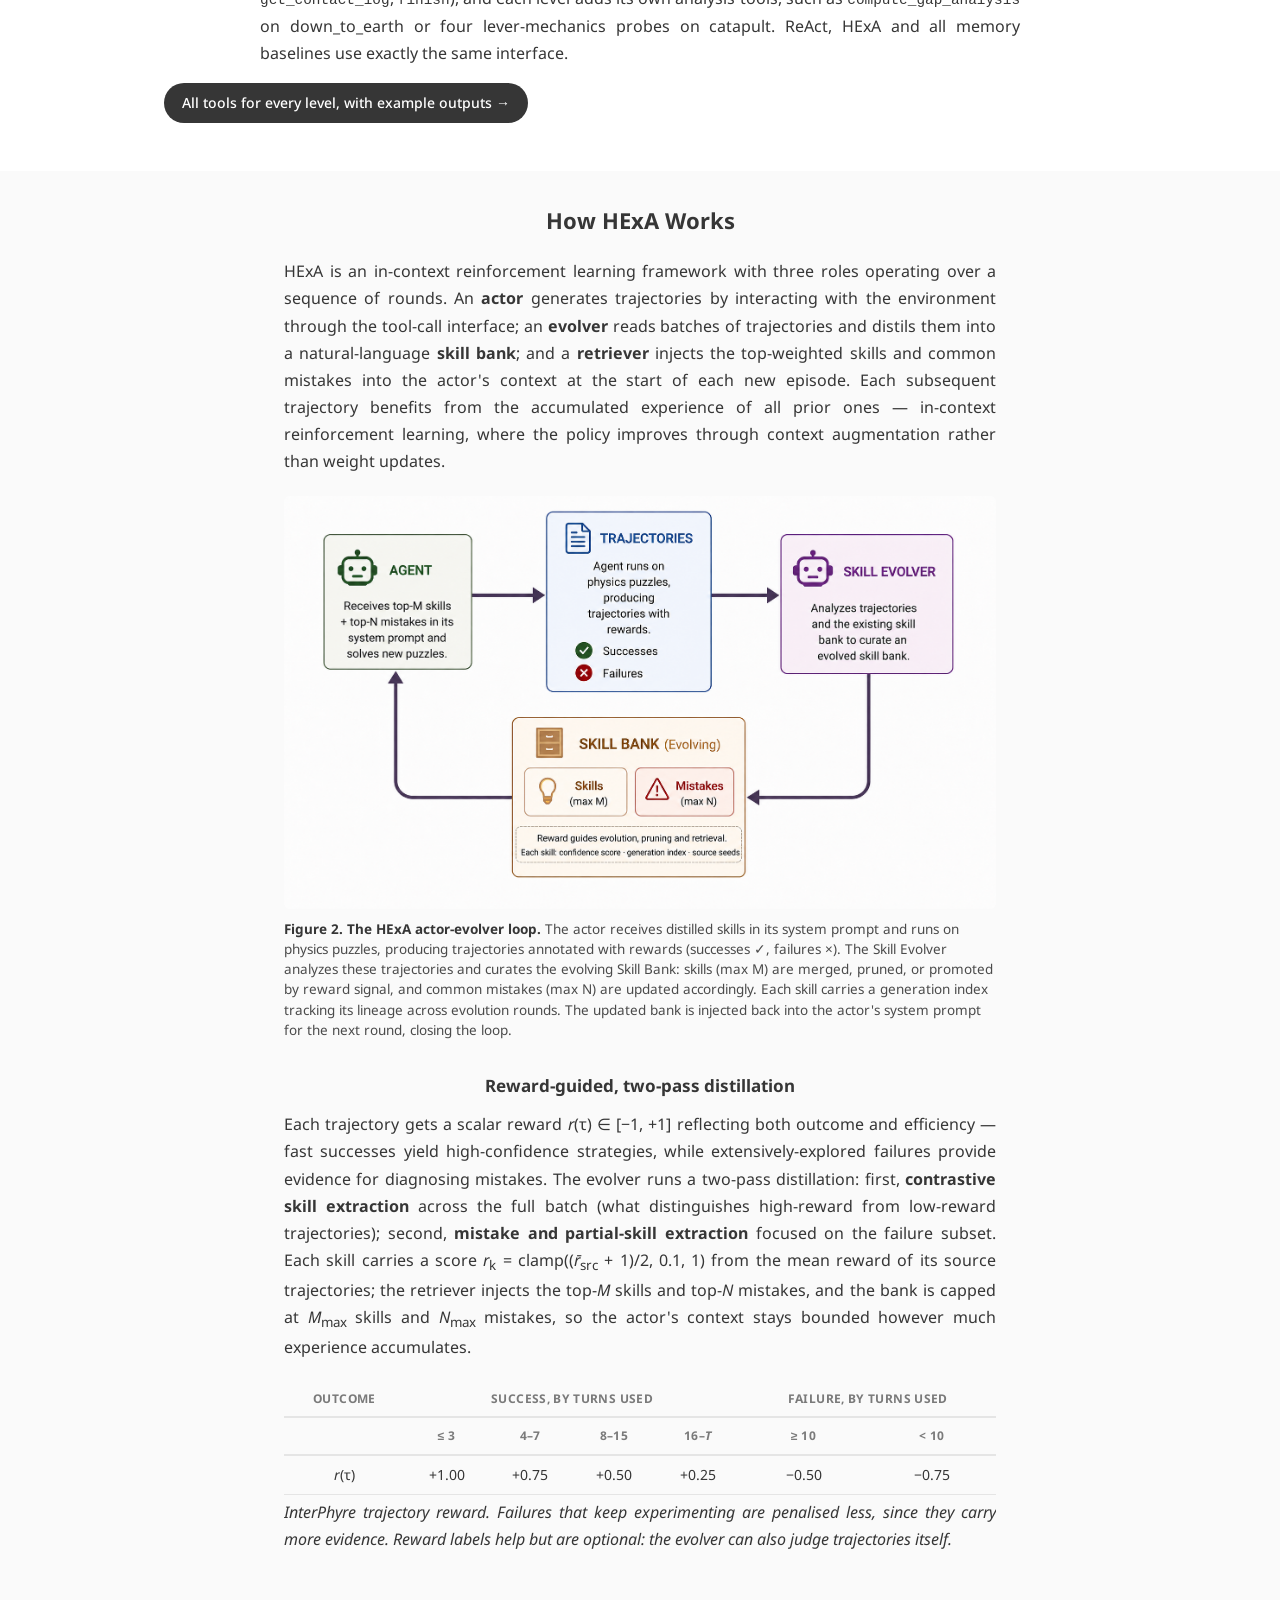
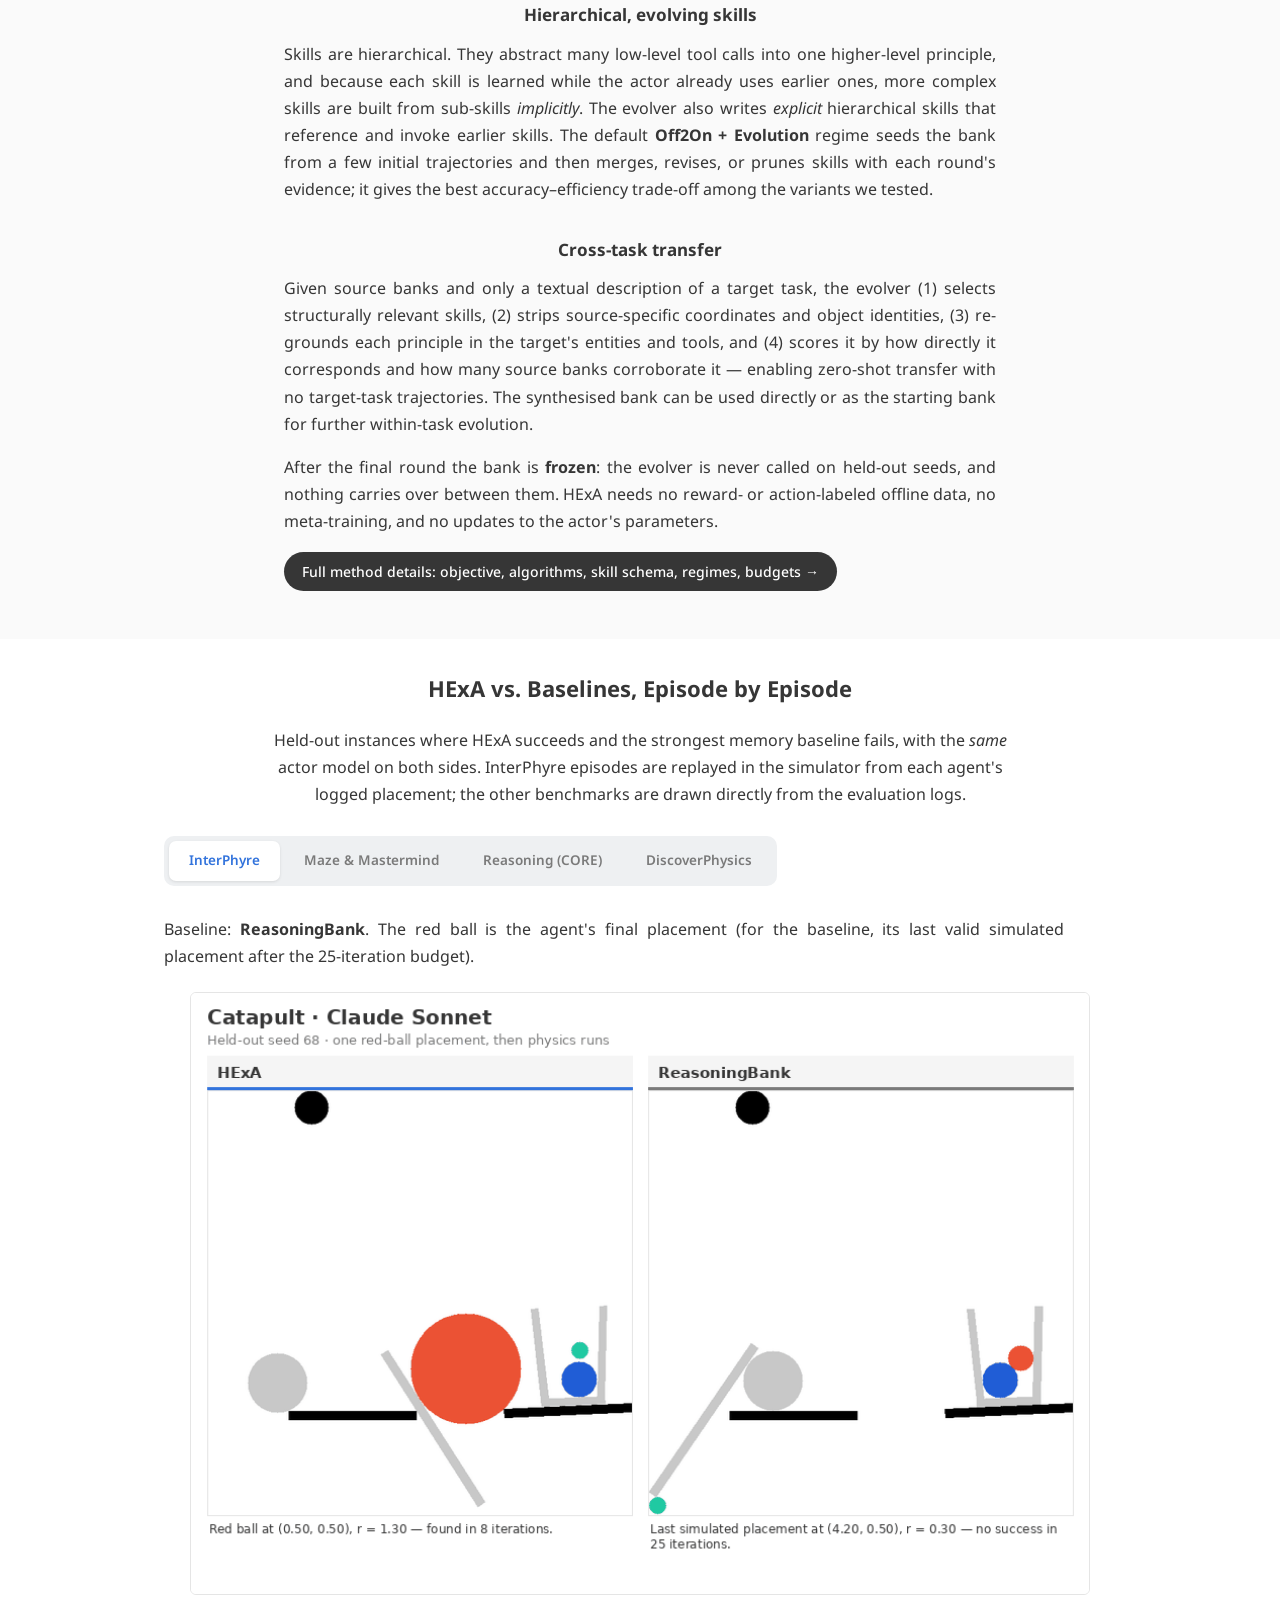
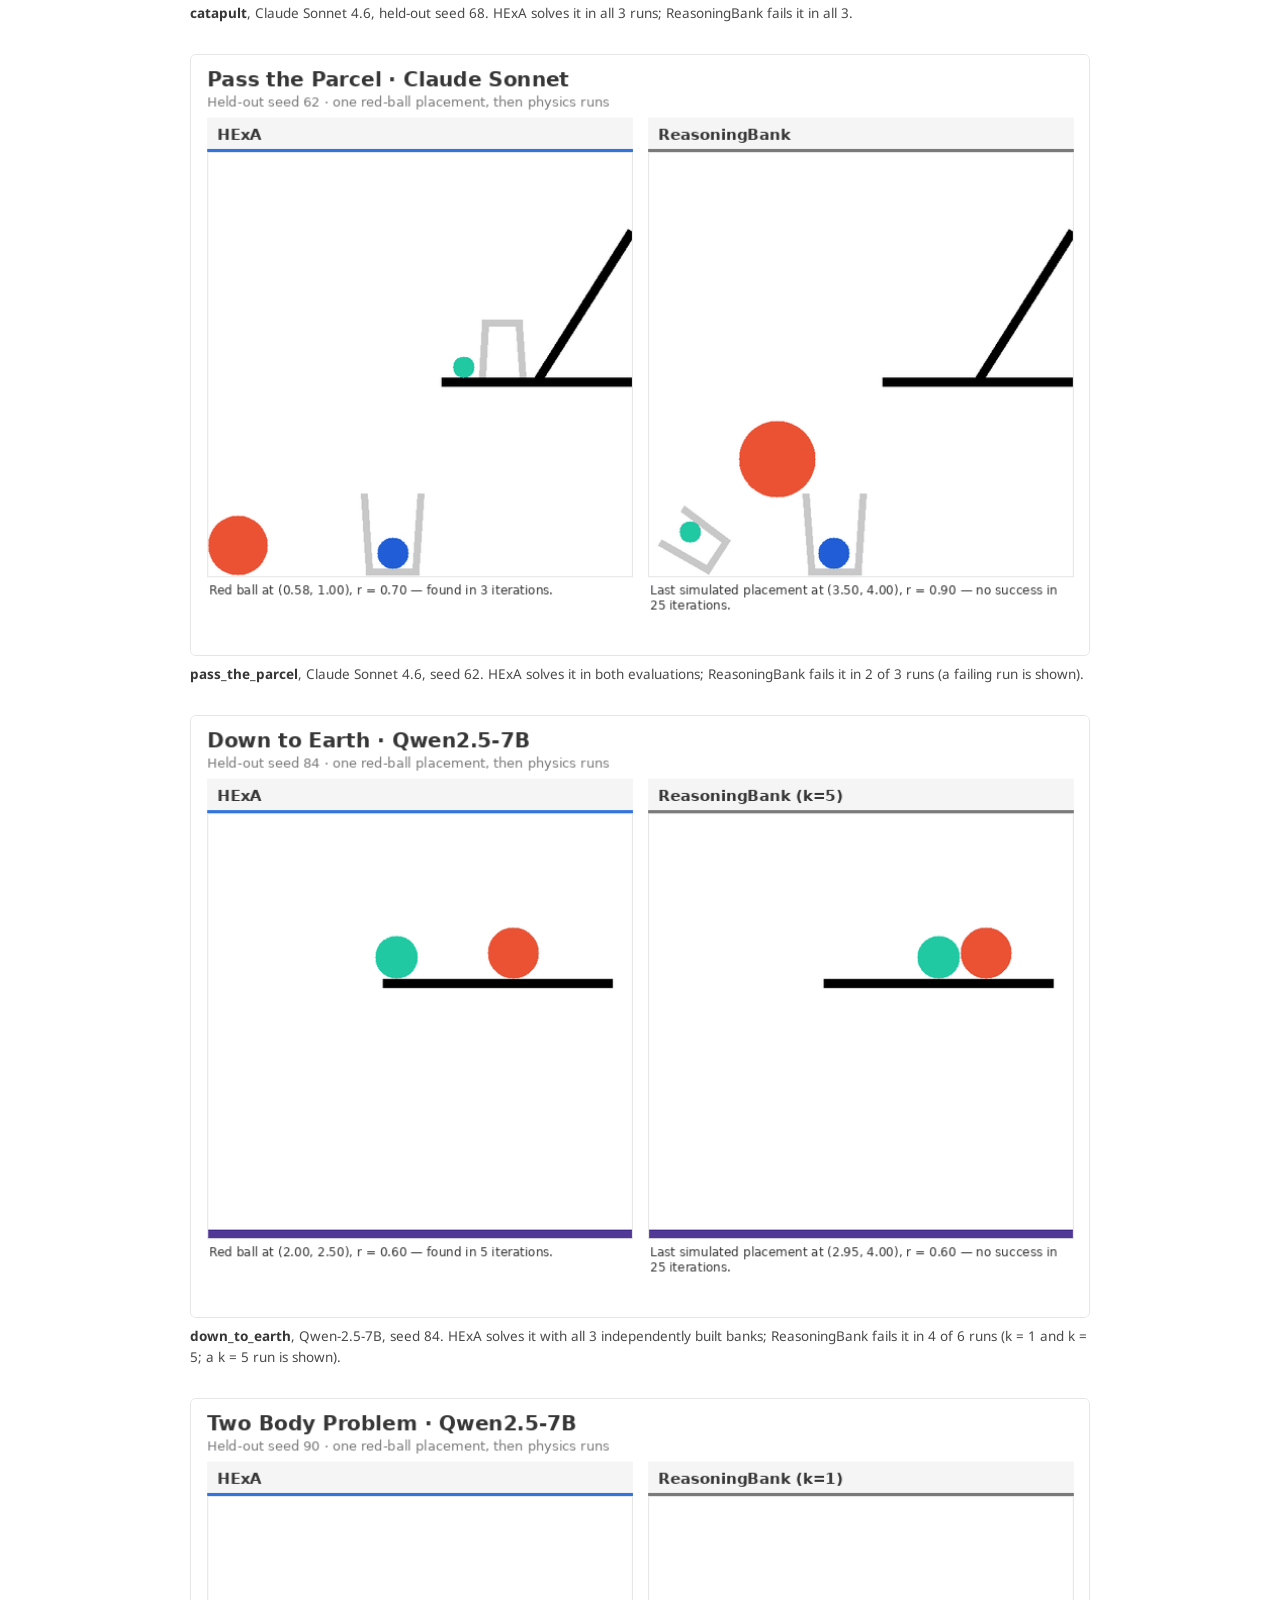
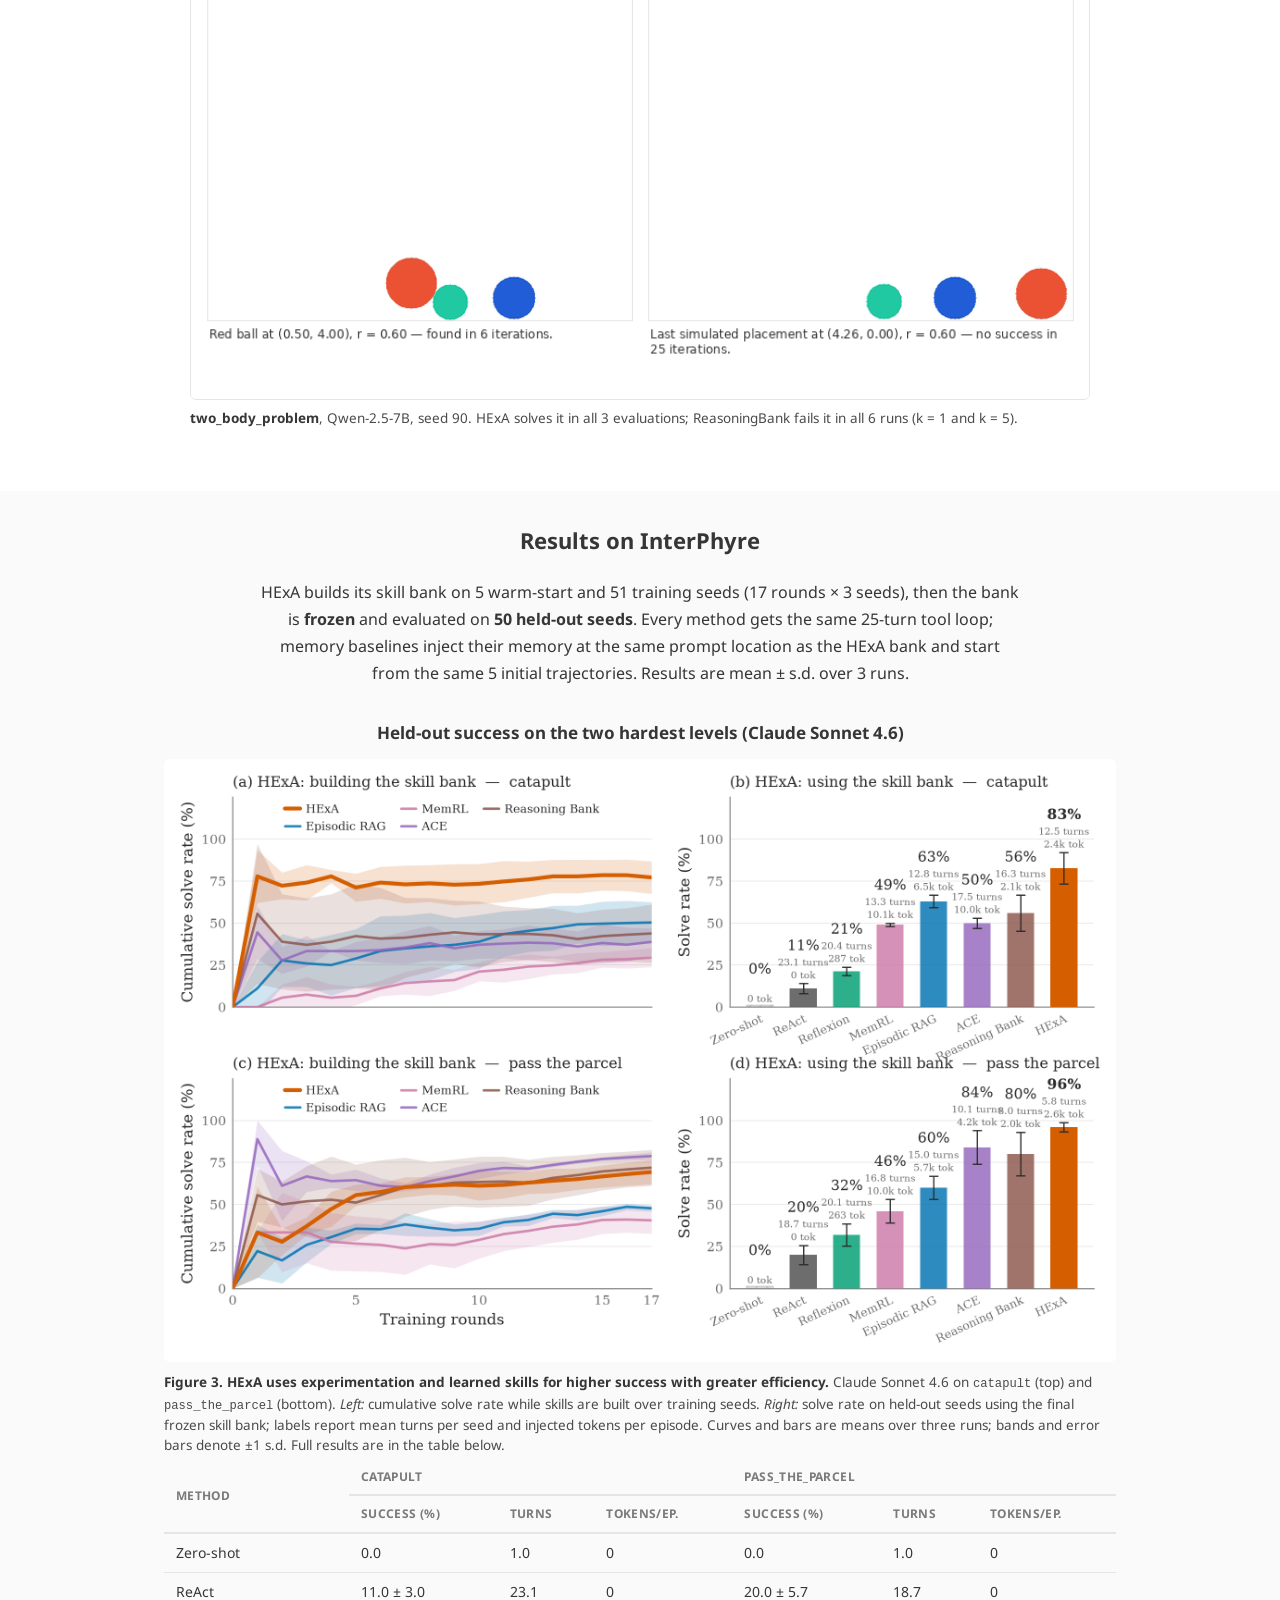
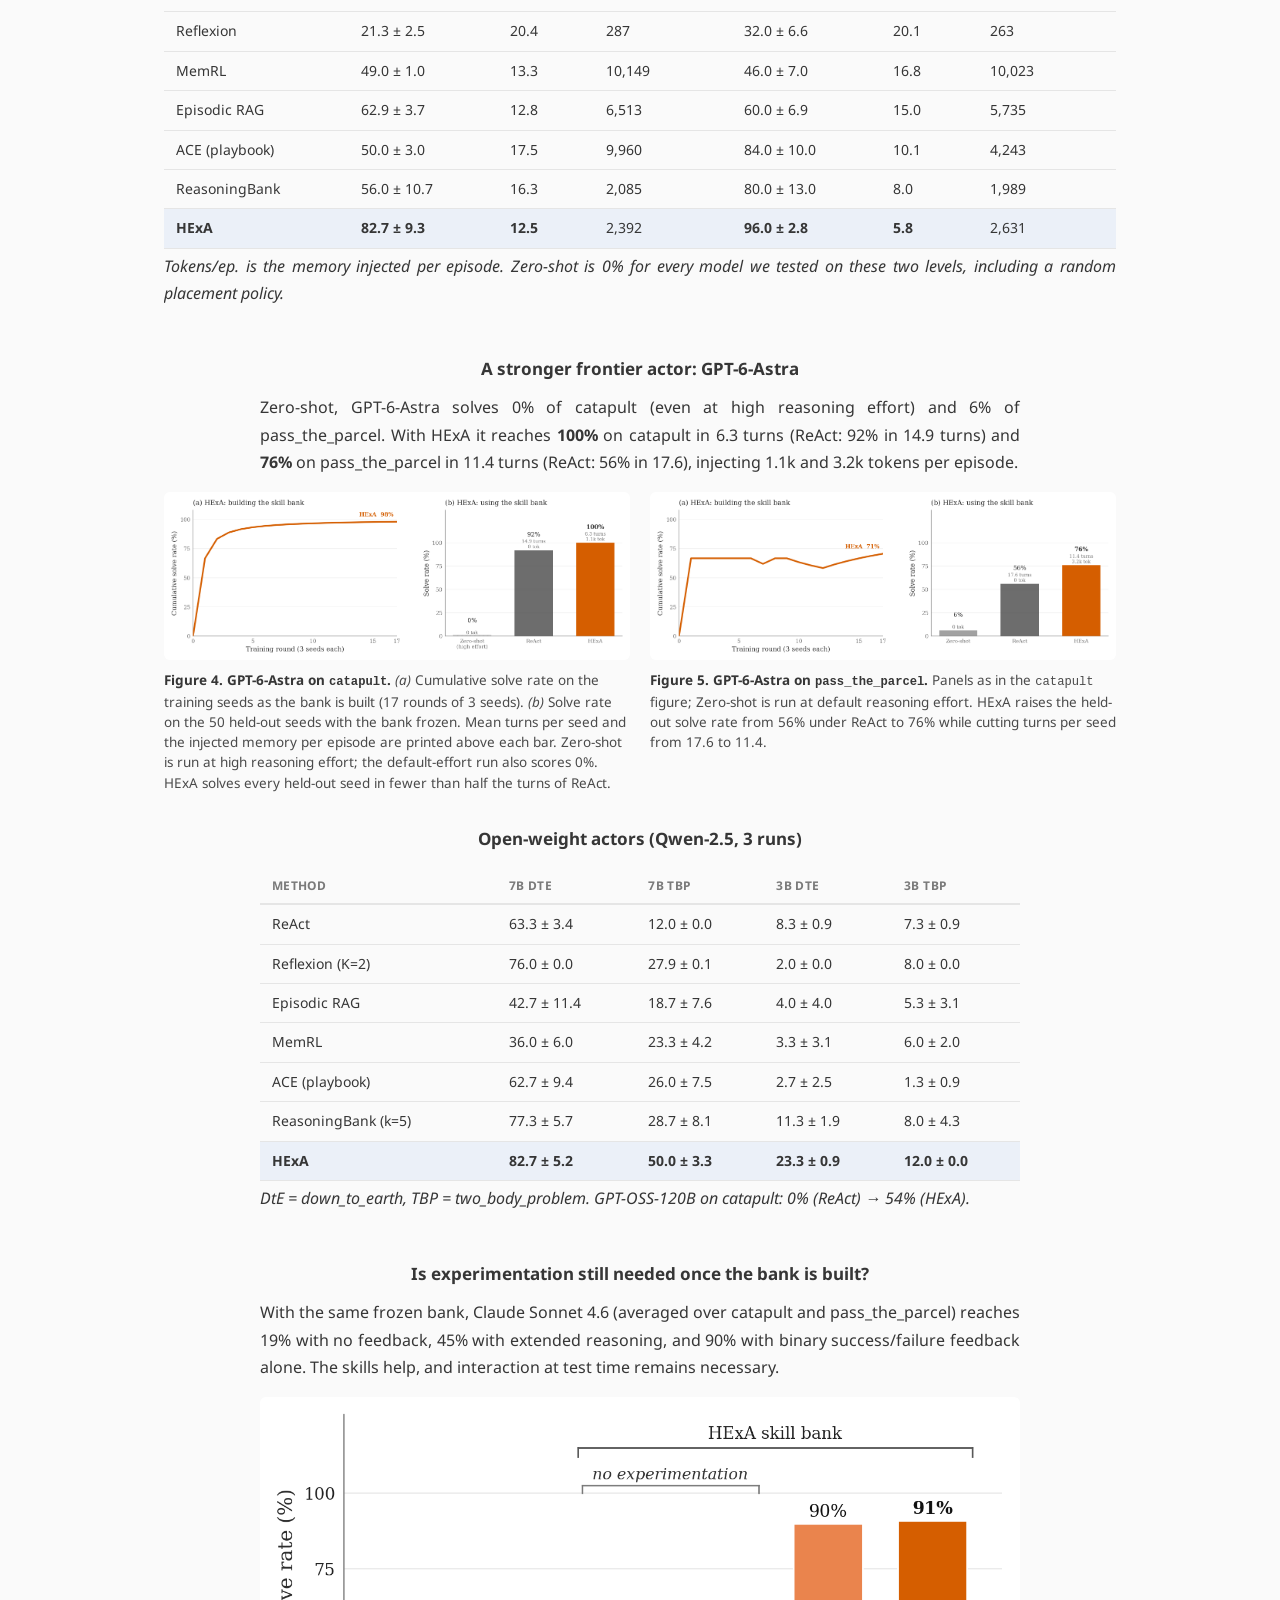
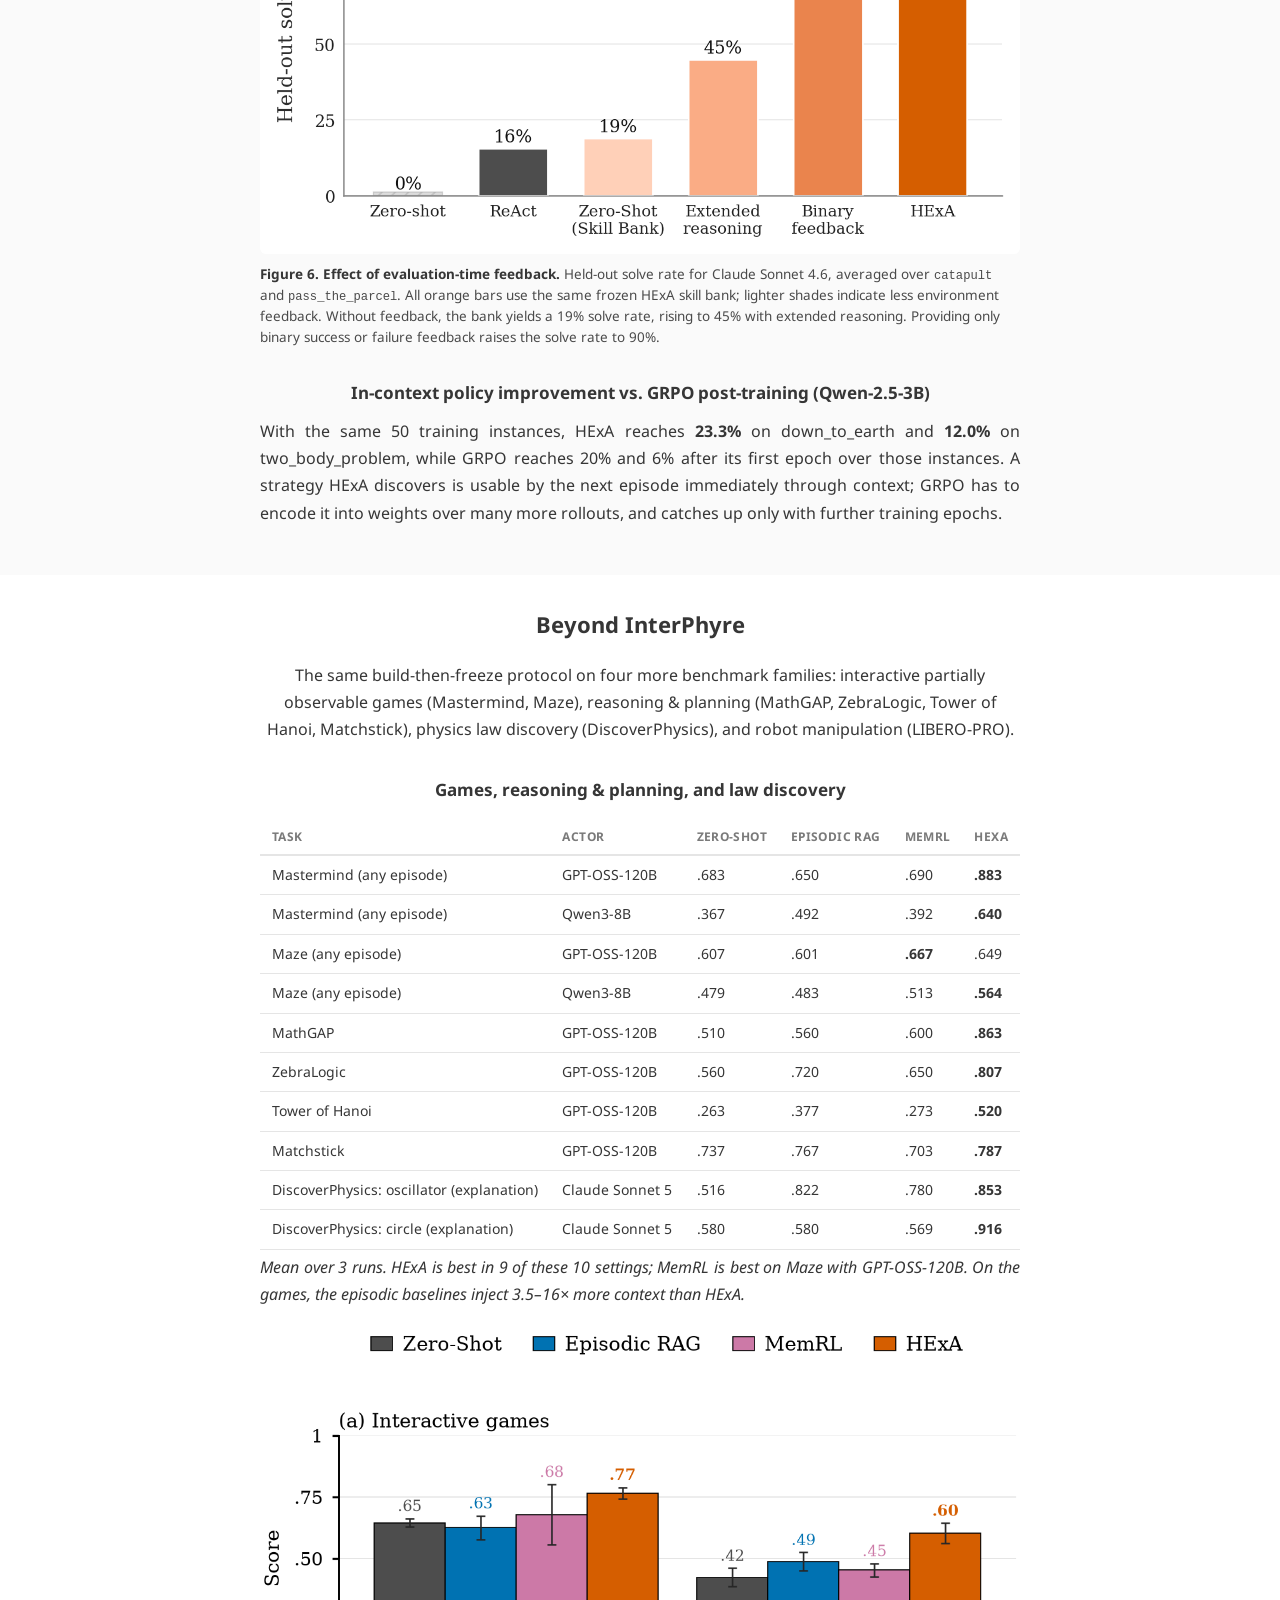
==== commit 5a07b474: "Fix crooked nav: trim to 11 links, keep on one line (scrolls when narrow) Co-Authored-By: Claude Opu" ====
--- a/index.html
+++ b/index.html
@@ -33,10 +33,9 @@
         <a href="#interphyre">InterPhyre</a>
         <a href="tools.html">Tools</a>
         <a href="#method">Method</a>
-        <a href="method.html">Method details</a>
         <a href="#showcase">Gallery</a>
         <a href="#experiments">Results</a>
-        <a href="#beyond">Beyond InterPhyre</a>
+        <a href="#beyond">Beyond</a>
         <a href="#ablations">Ablations</a>
         <a href="#transfer">Transfer</a>
         <a href="#skills">Skill Bank</a>
--- a/style.css
+++ b/style.css
@@ -313,16 +313,25 @@
   letter-spacing: -0.01em;
 }
 .nav-brand:hover { color: var(--link); text-decoration: none; }
+.nav-inner { gap: 20px; }
 .nav-links {
   display: flex;
-  flex-wrap: wrap;
-  gap: 18px;
-}
+  flex-wrap: nowrap;
+  align-items: center;
+  gap: 16px;
+  min-width: 0;
+  overflow-x: auto;
+  scrollbar-width: none;
+}
+.nav-links::-webkit-scrollbar { display: none; }
 .nav-links a {
   font-size: 14px;
   color: var(--text-soft);
   font-weight: 500;
-}
+  white-space: nowrap;
+  flex: 0 0 auto;
+}
+.nav-brand { flex: 0 0 auto; }
 .nav-links a:hover { color: var(--link); text-decoration: none; }
 
 /* offset anchor jumps so the sticky nav doesn't cover headings */
@@ -334,7 +343,8 @@
   .nav-brand { font-size: 16px; }
 }
 @media (max-width: 520px) {
-  .nav-inner { height: auto; flex-direction: column; gap: 6px; padding-top: 8px; padding-bottom: 8px; }
+  .nav-inner { height: auto; flex-direction: column; align-items: stretch; gap: 6px; padding-top: 8px; padding-bottom: 8px; }
+  .nav-brand { text-align: center; }
 }
 
 /* =================================================================
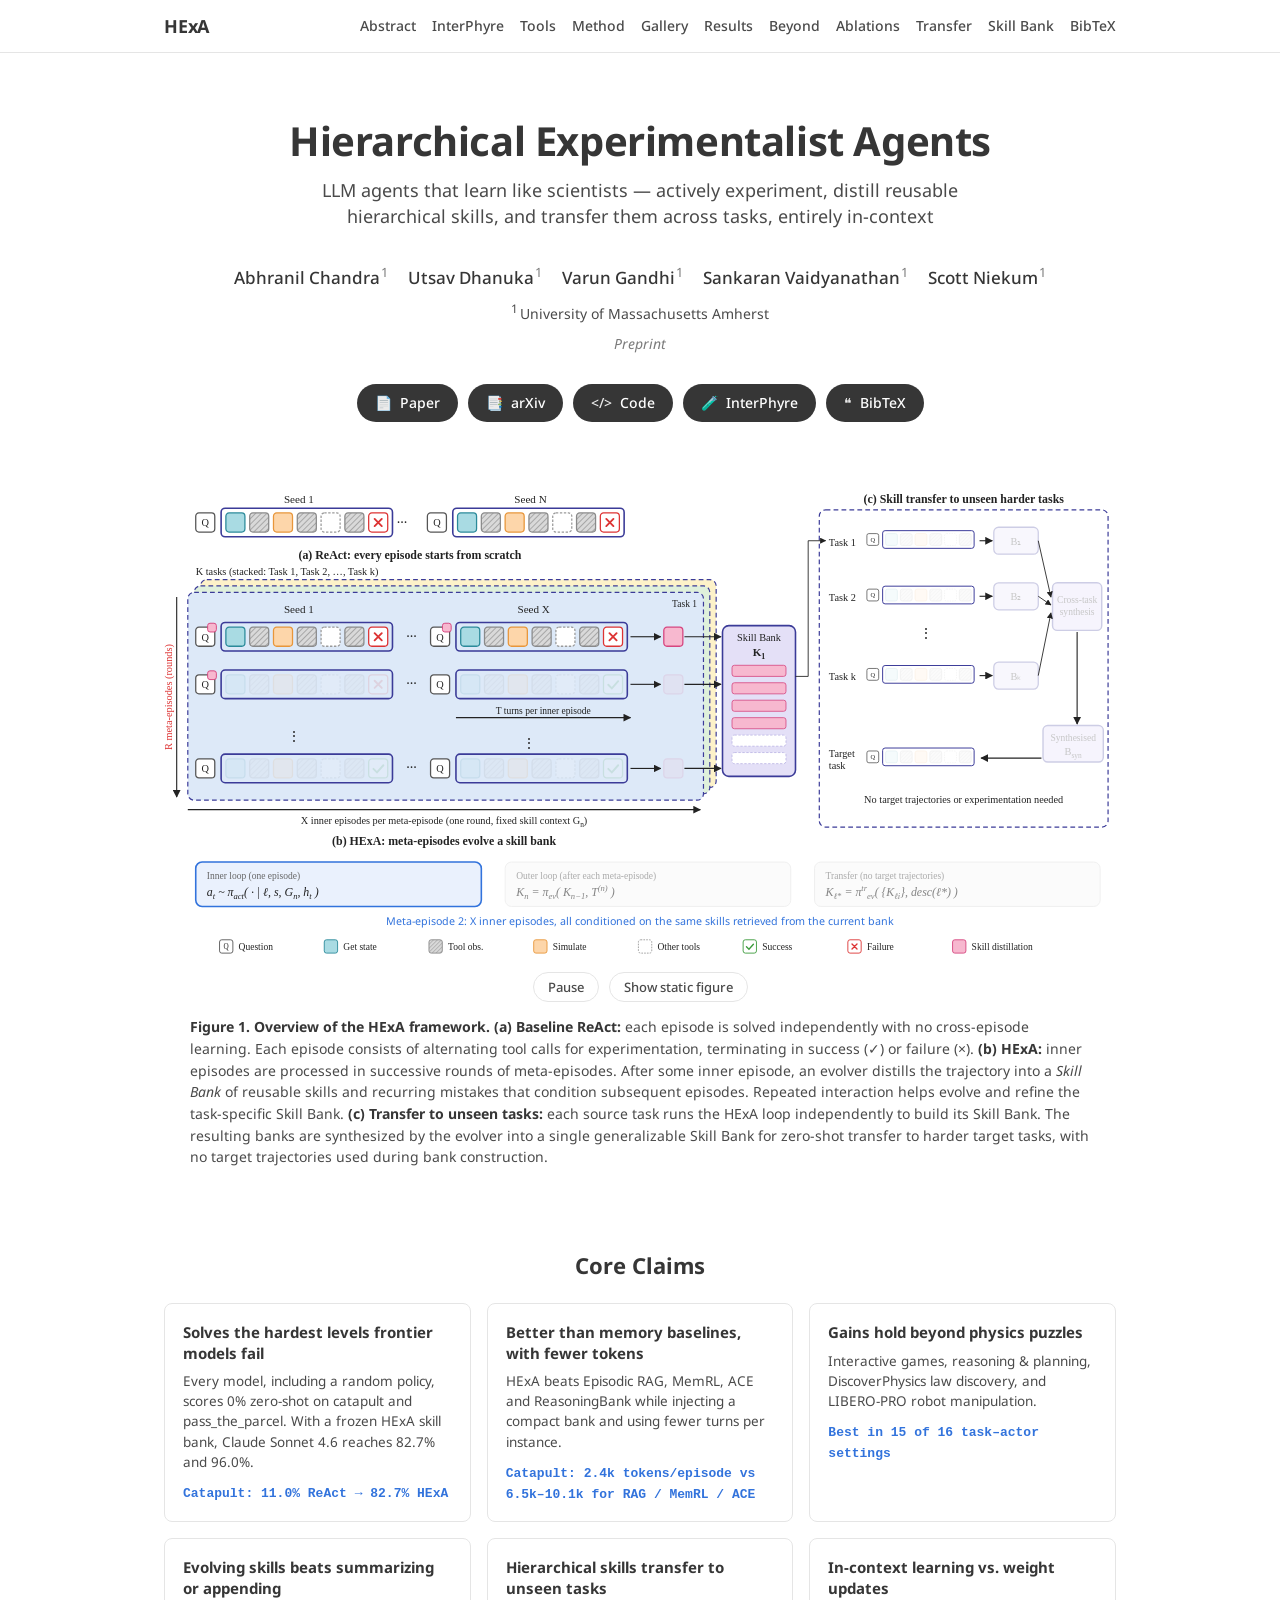
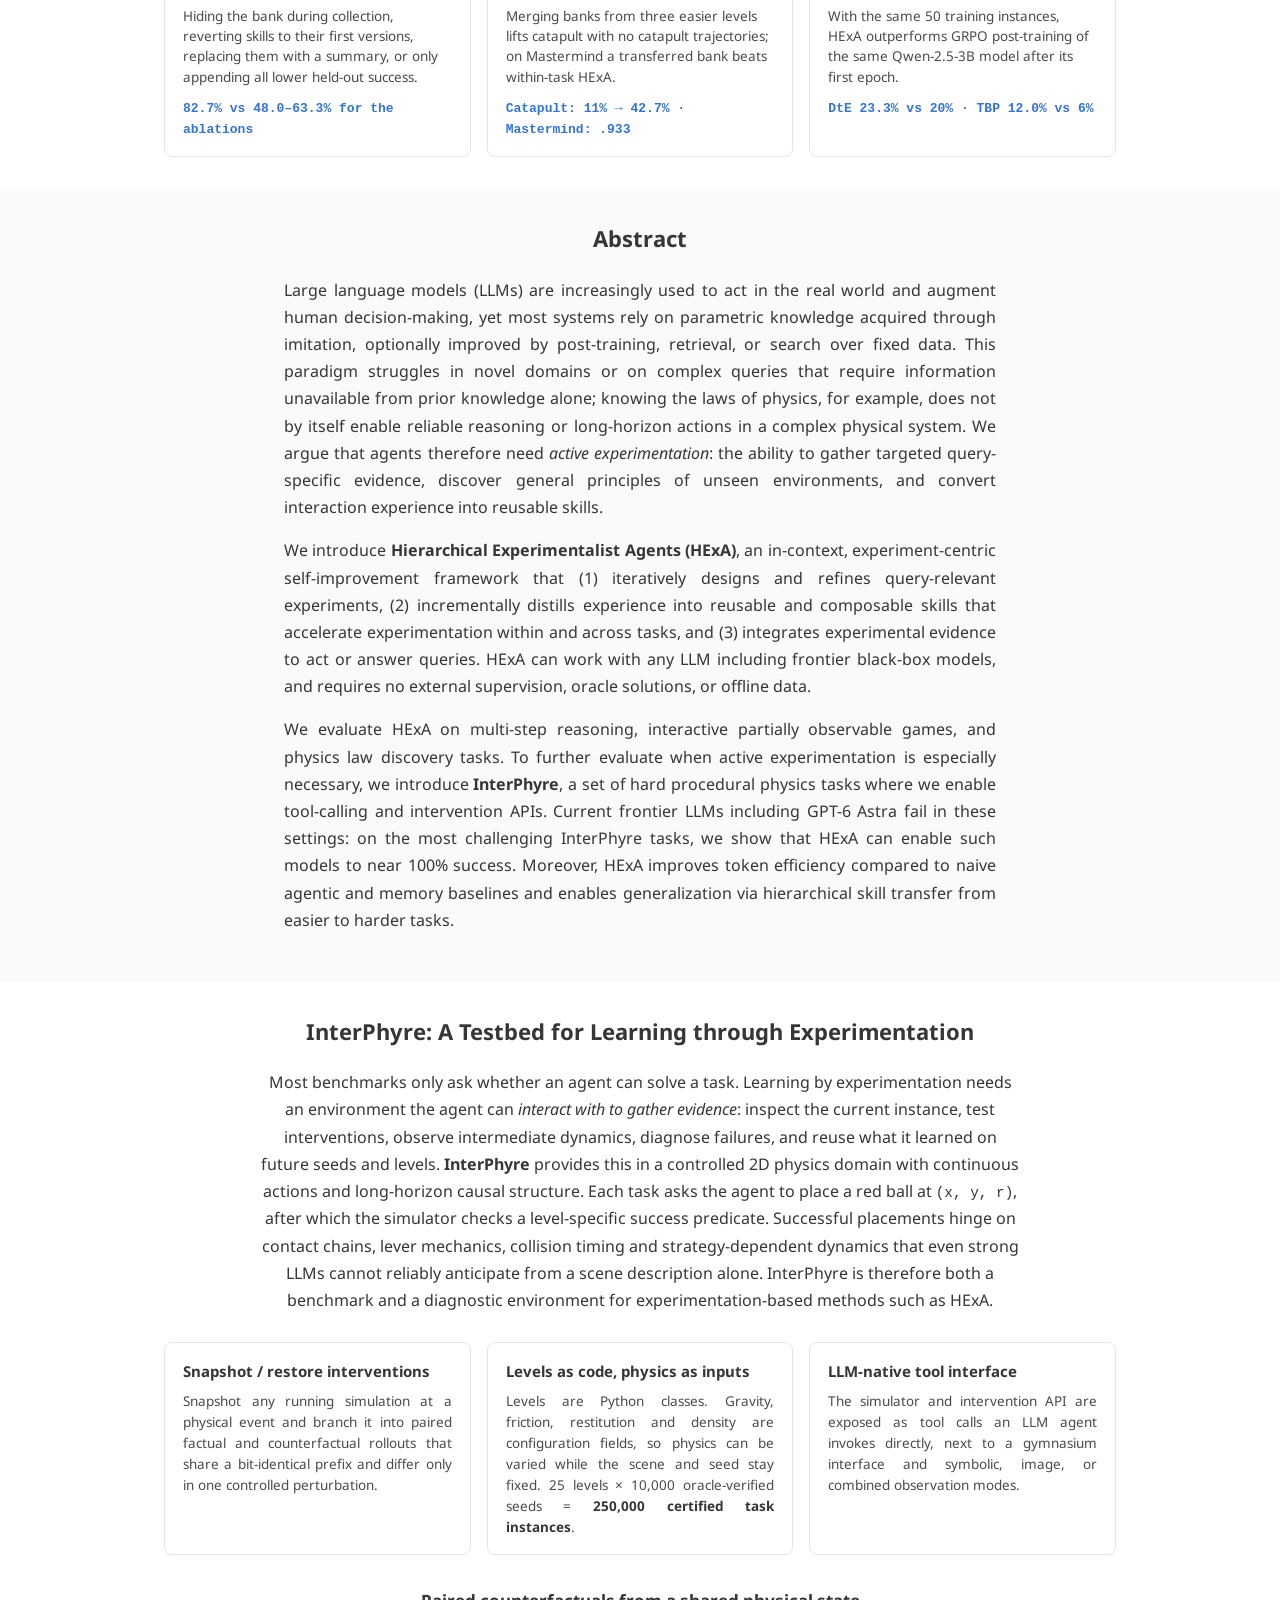
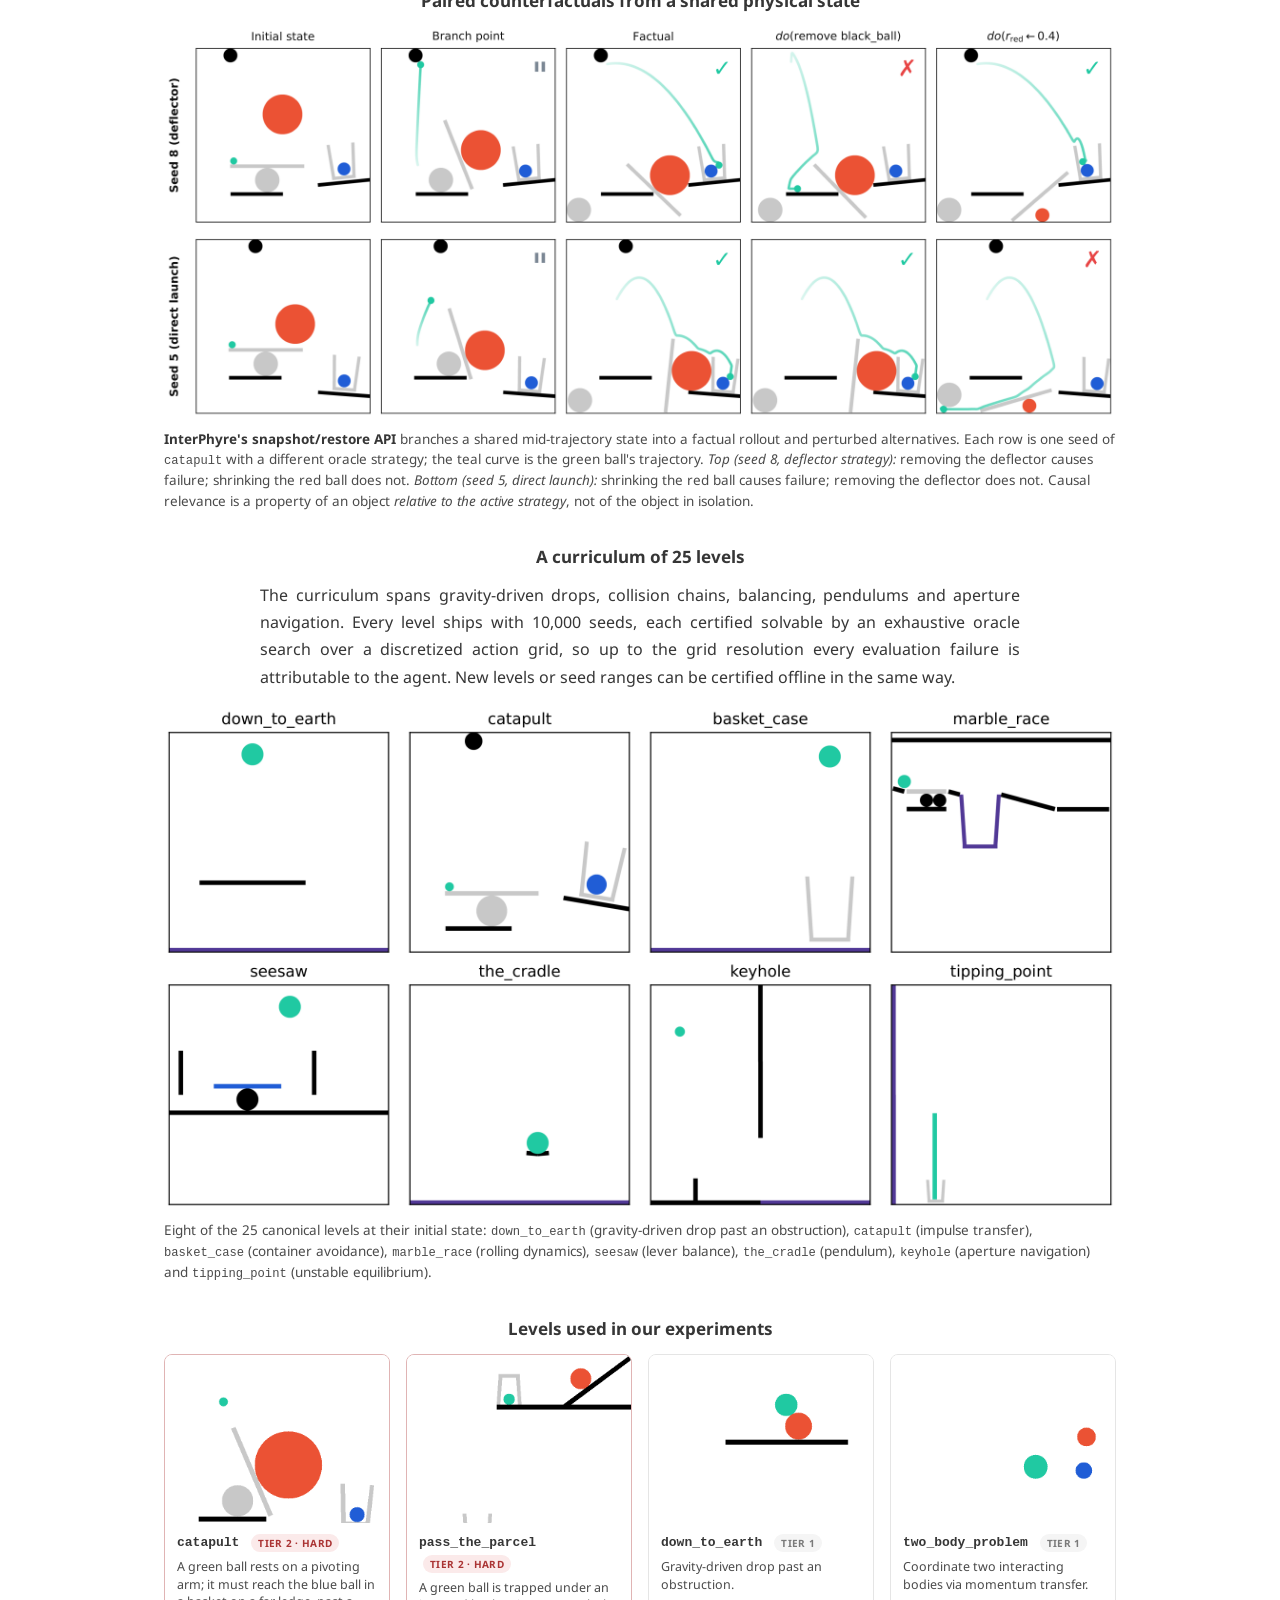
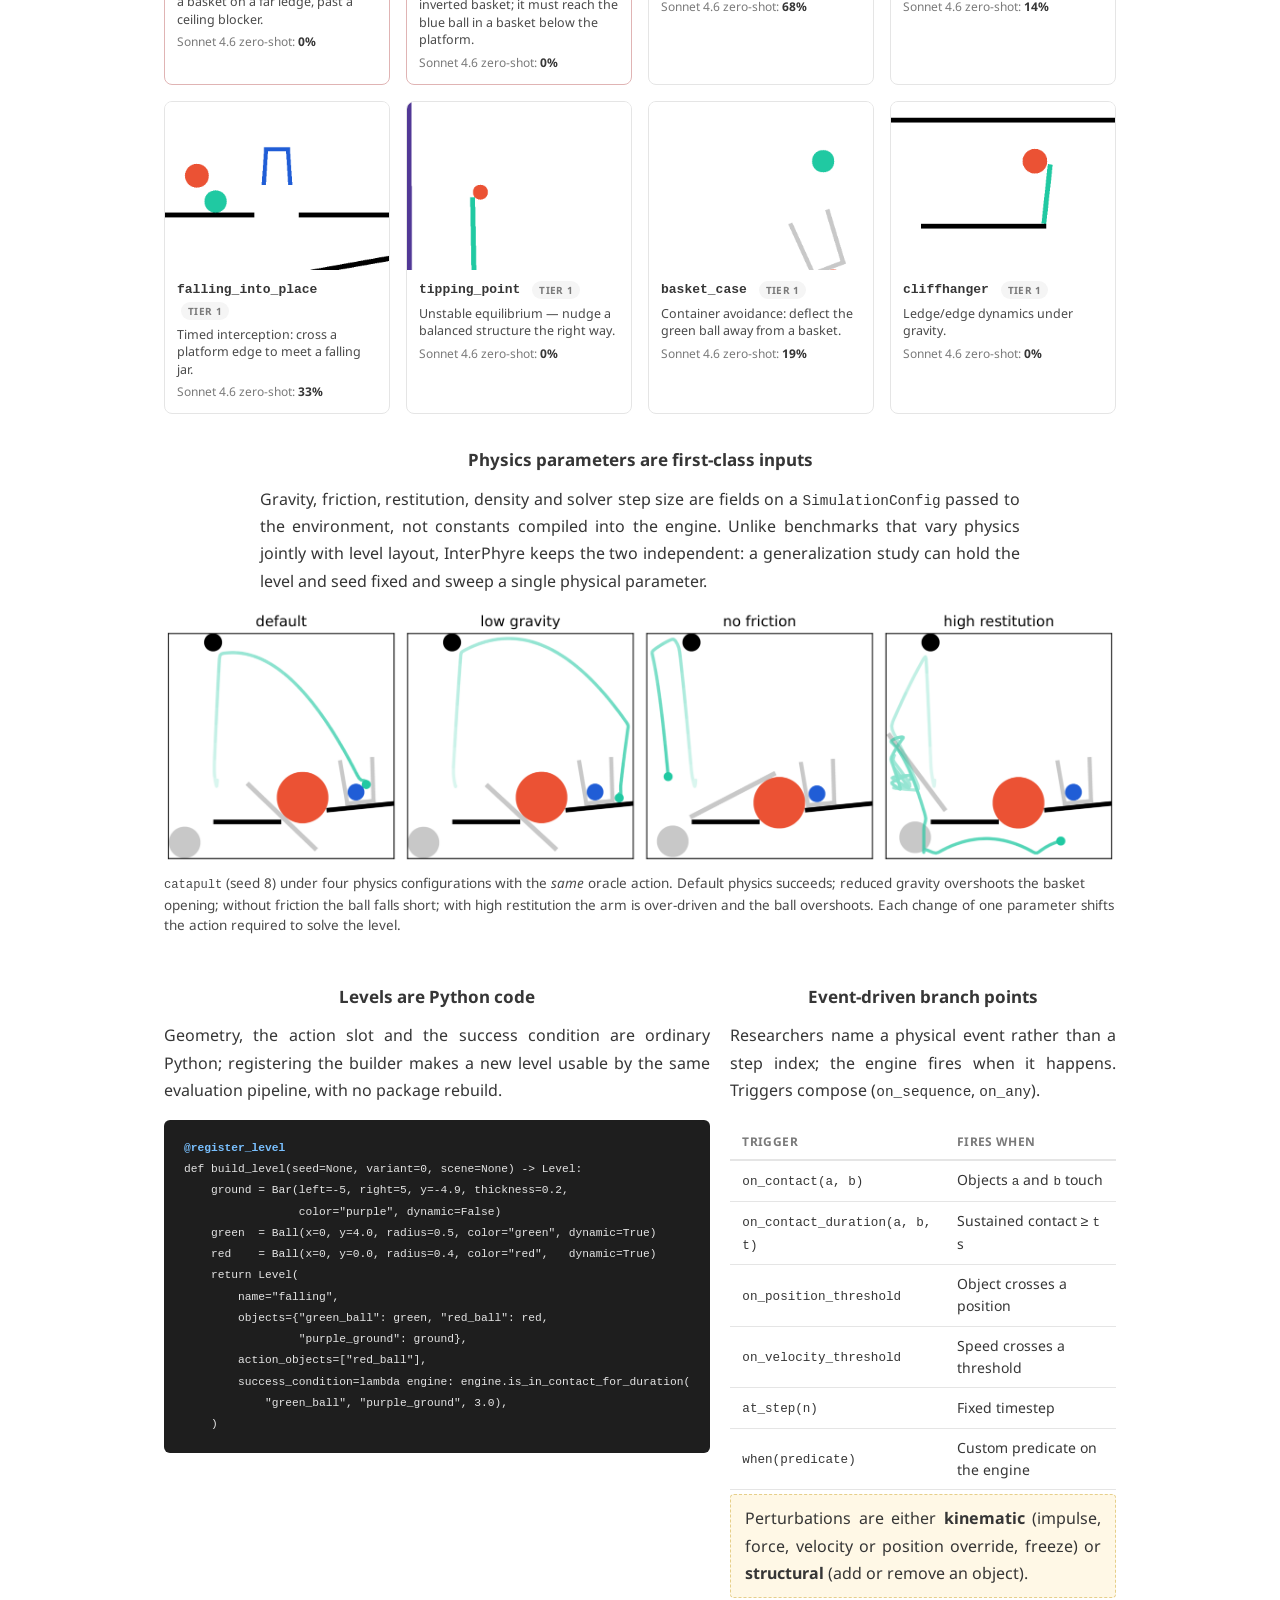
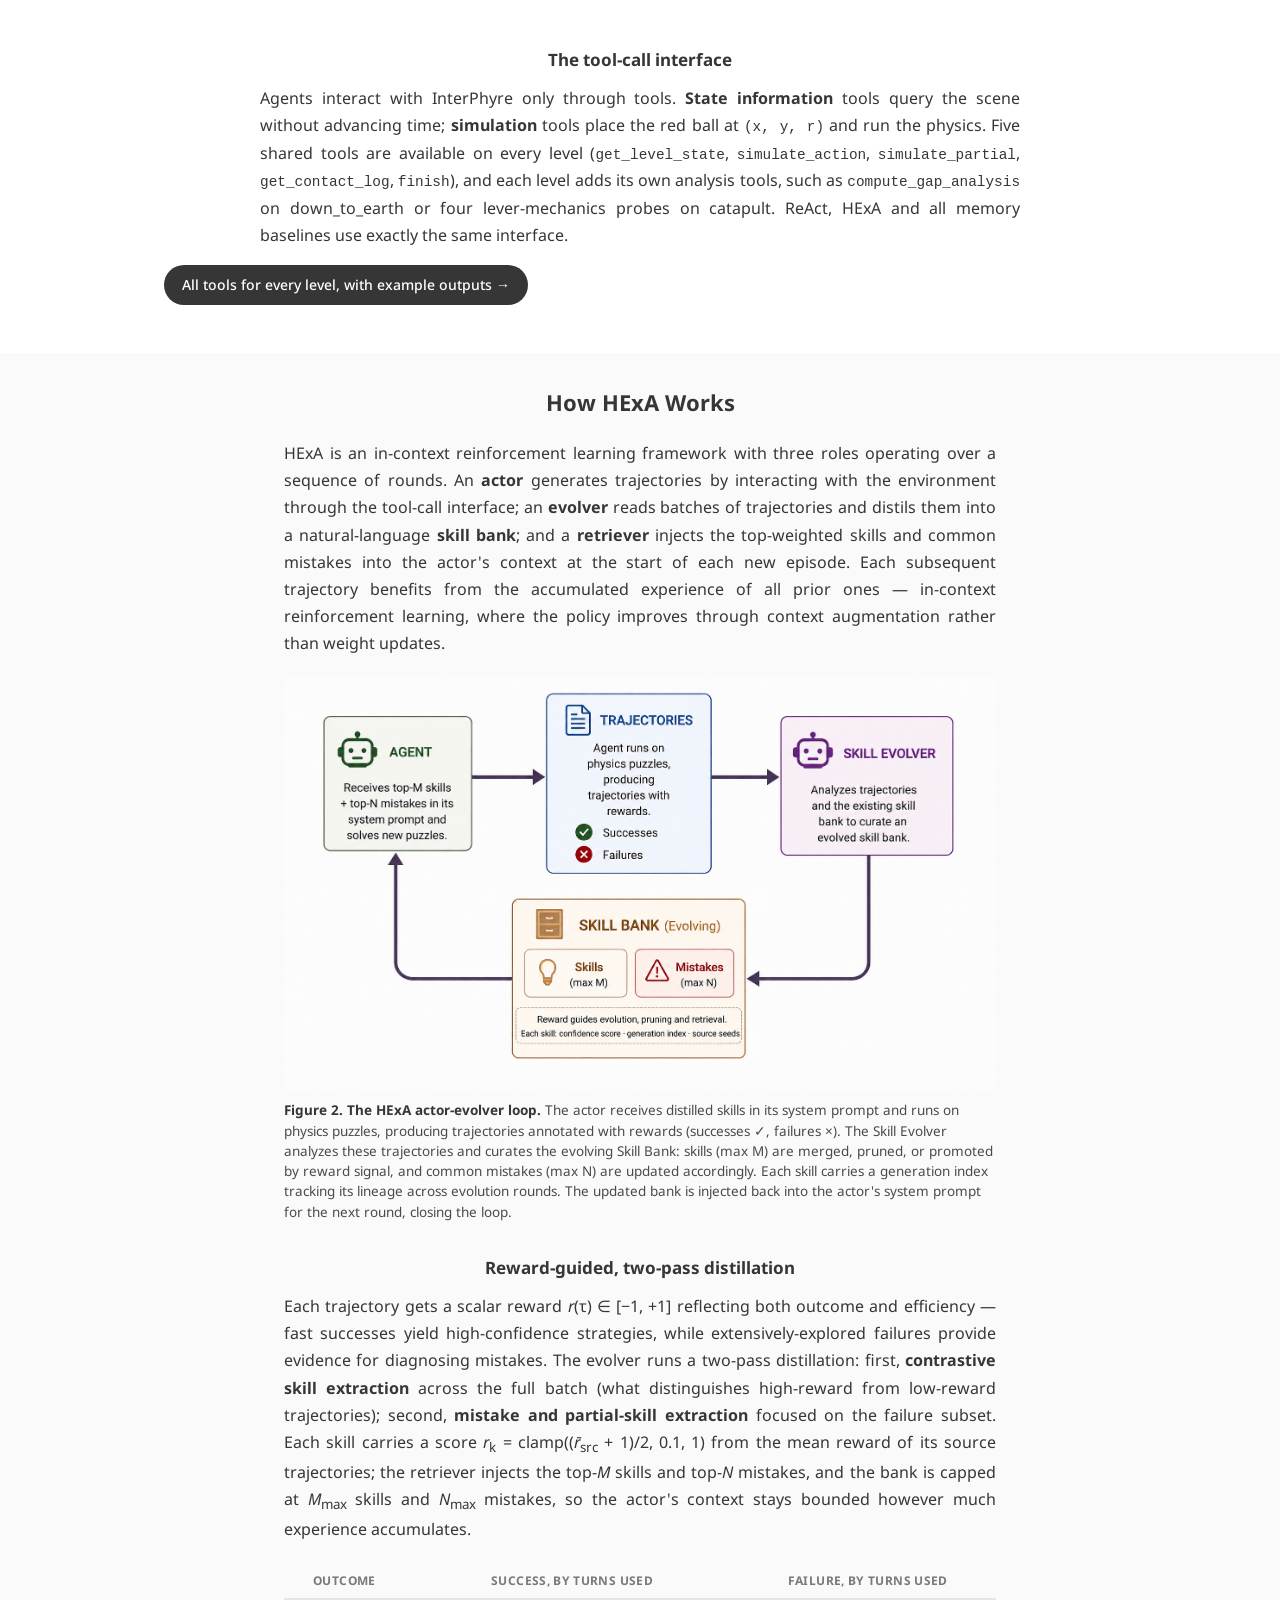
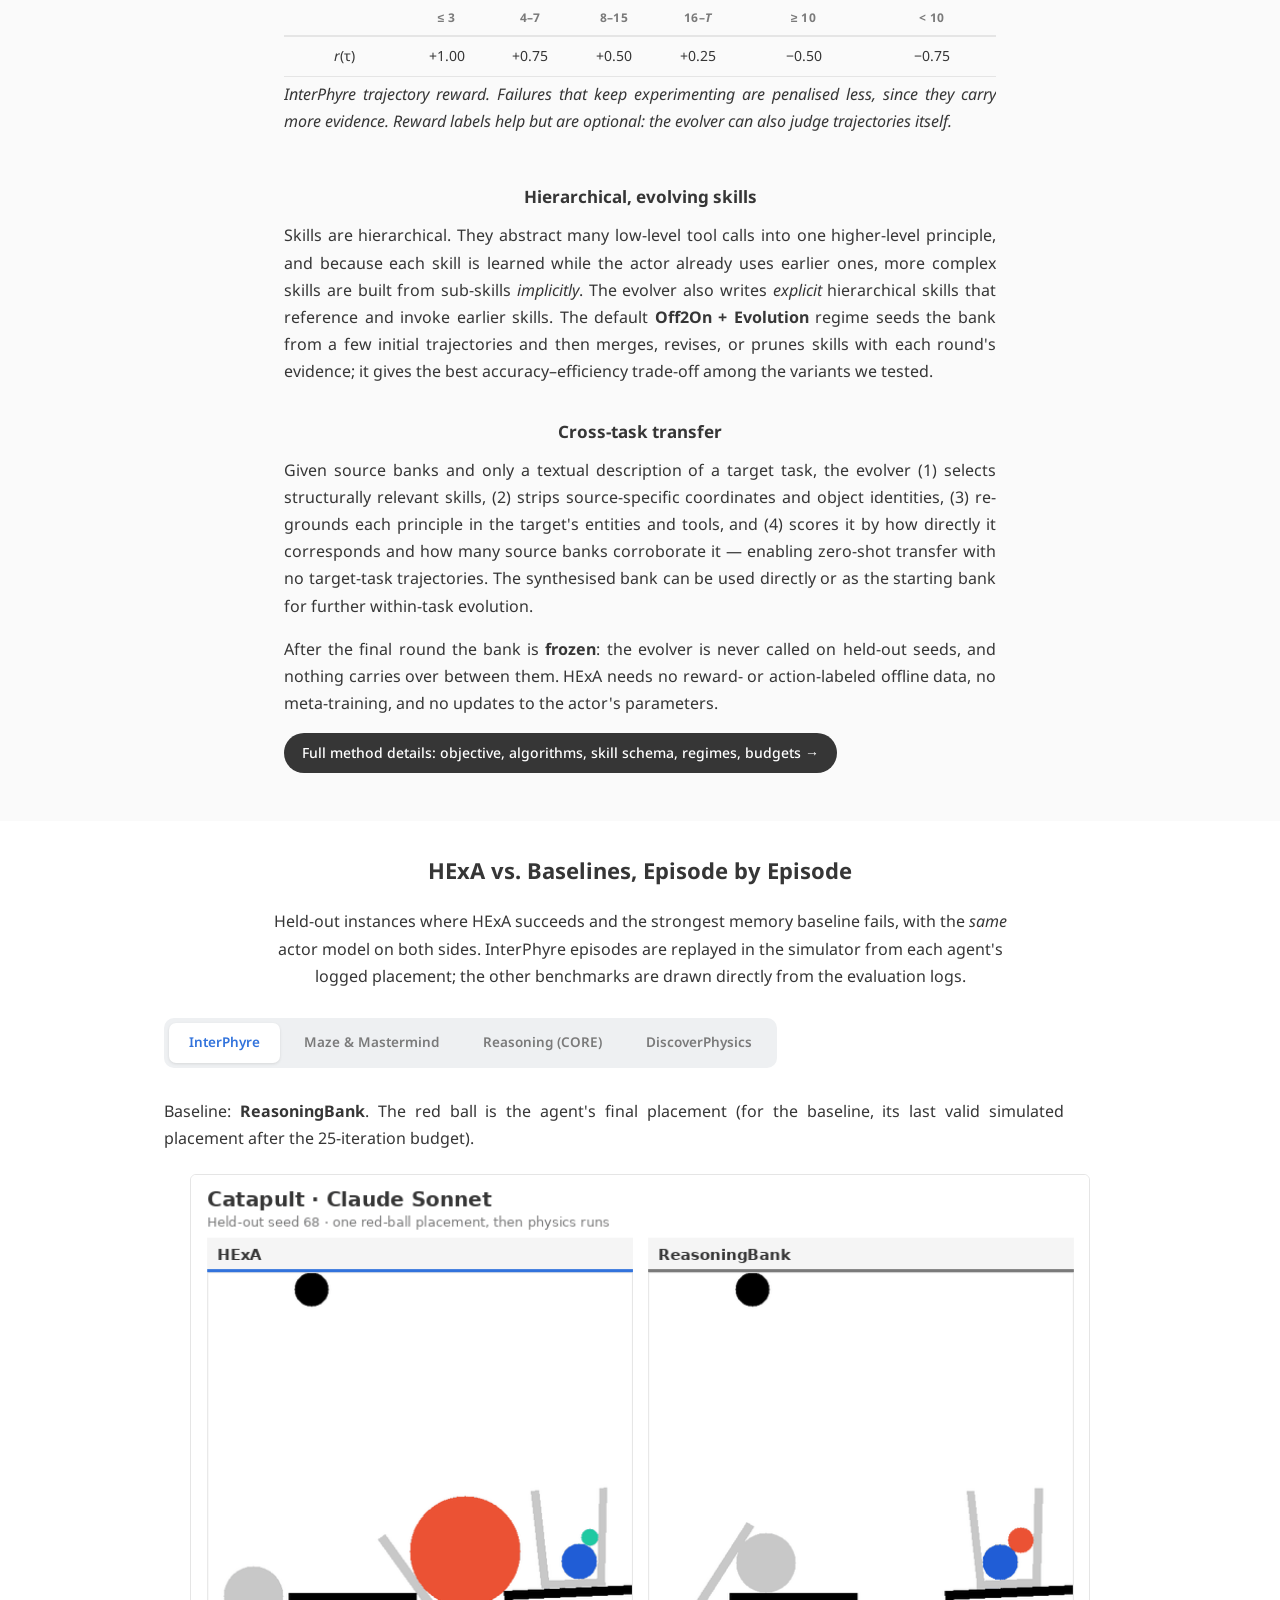
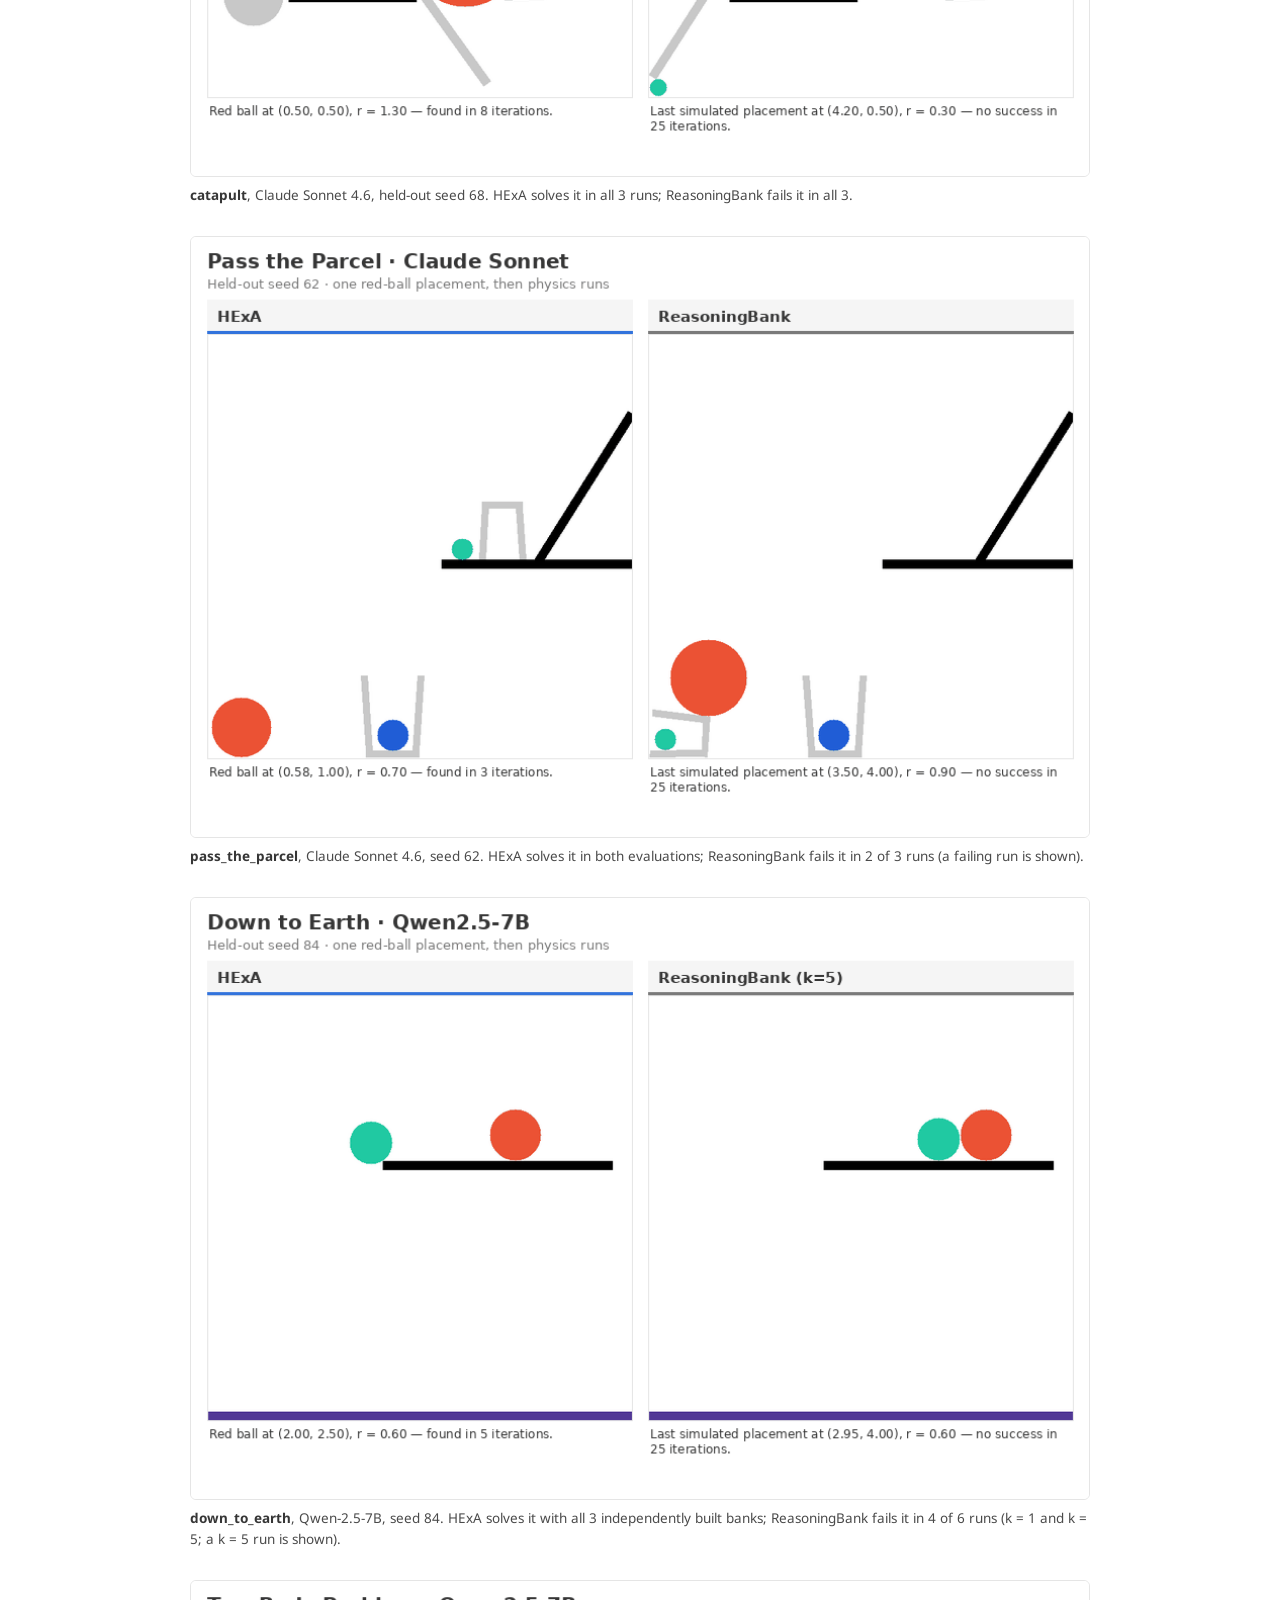
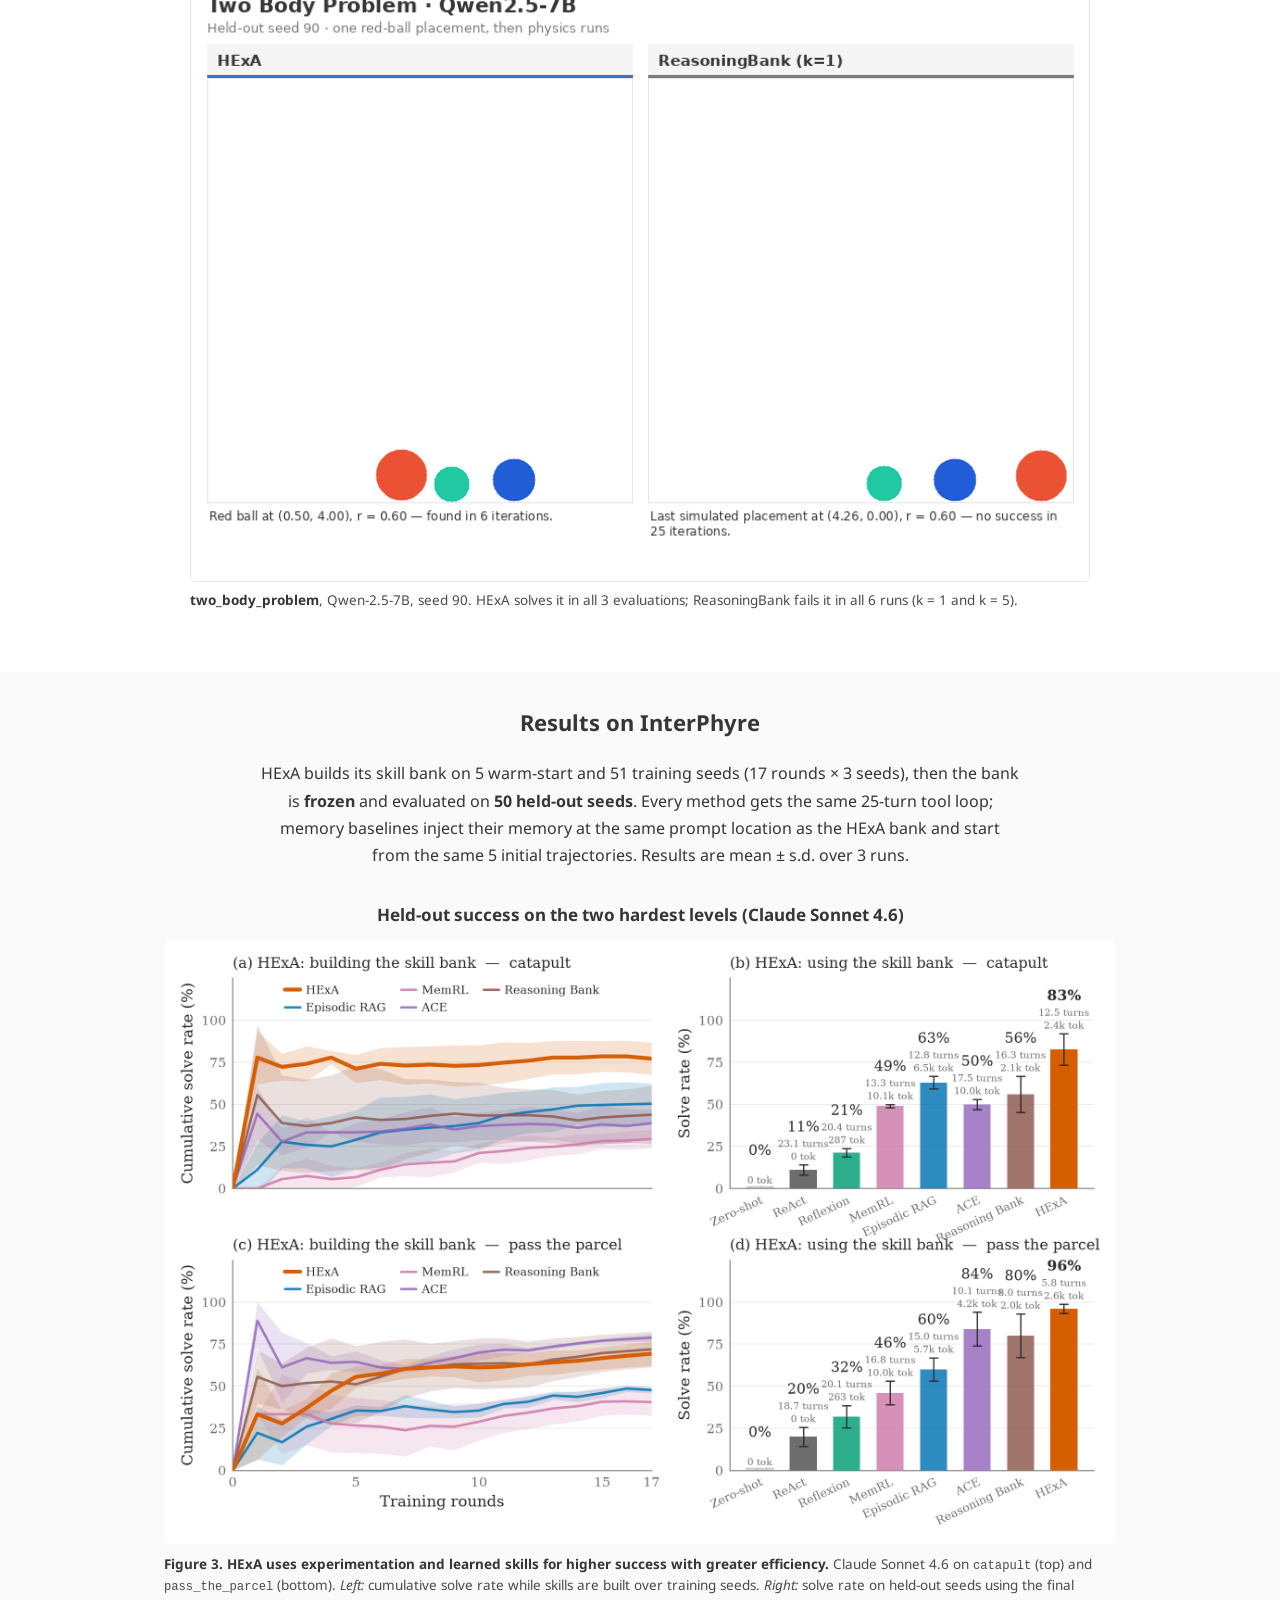
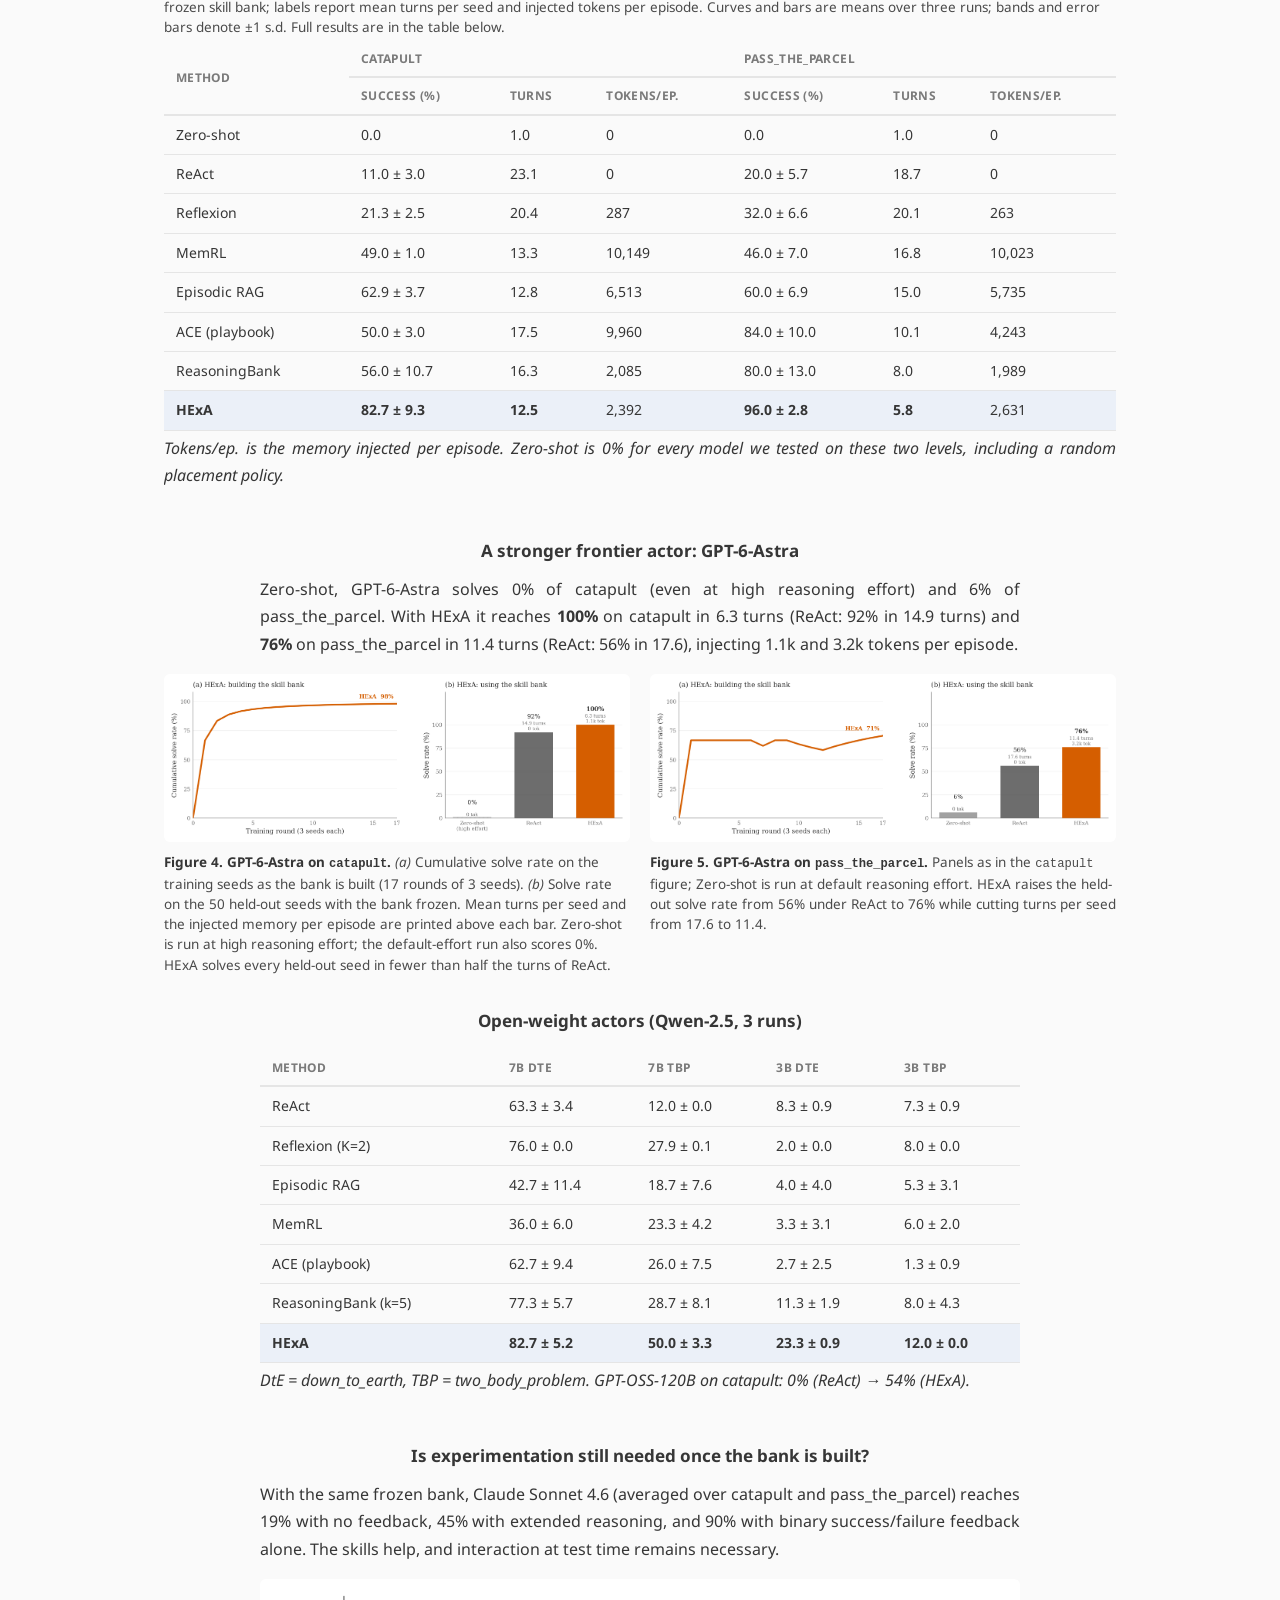
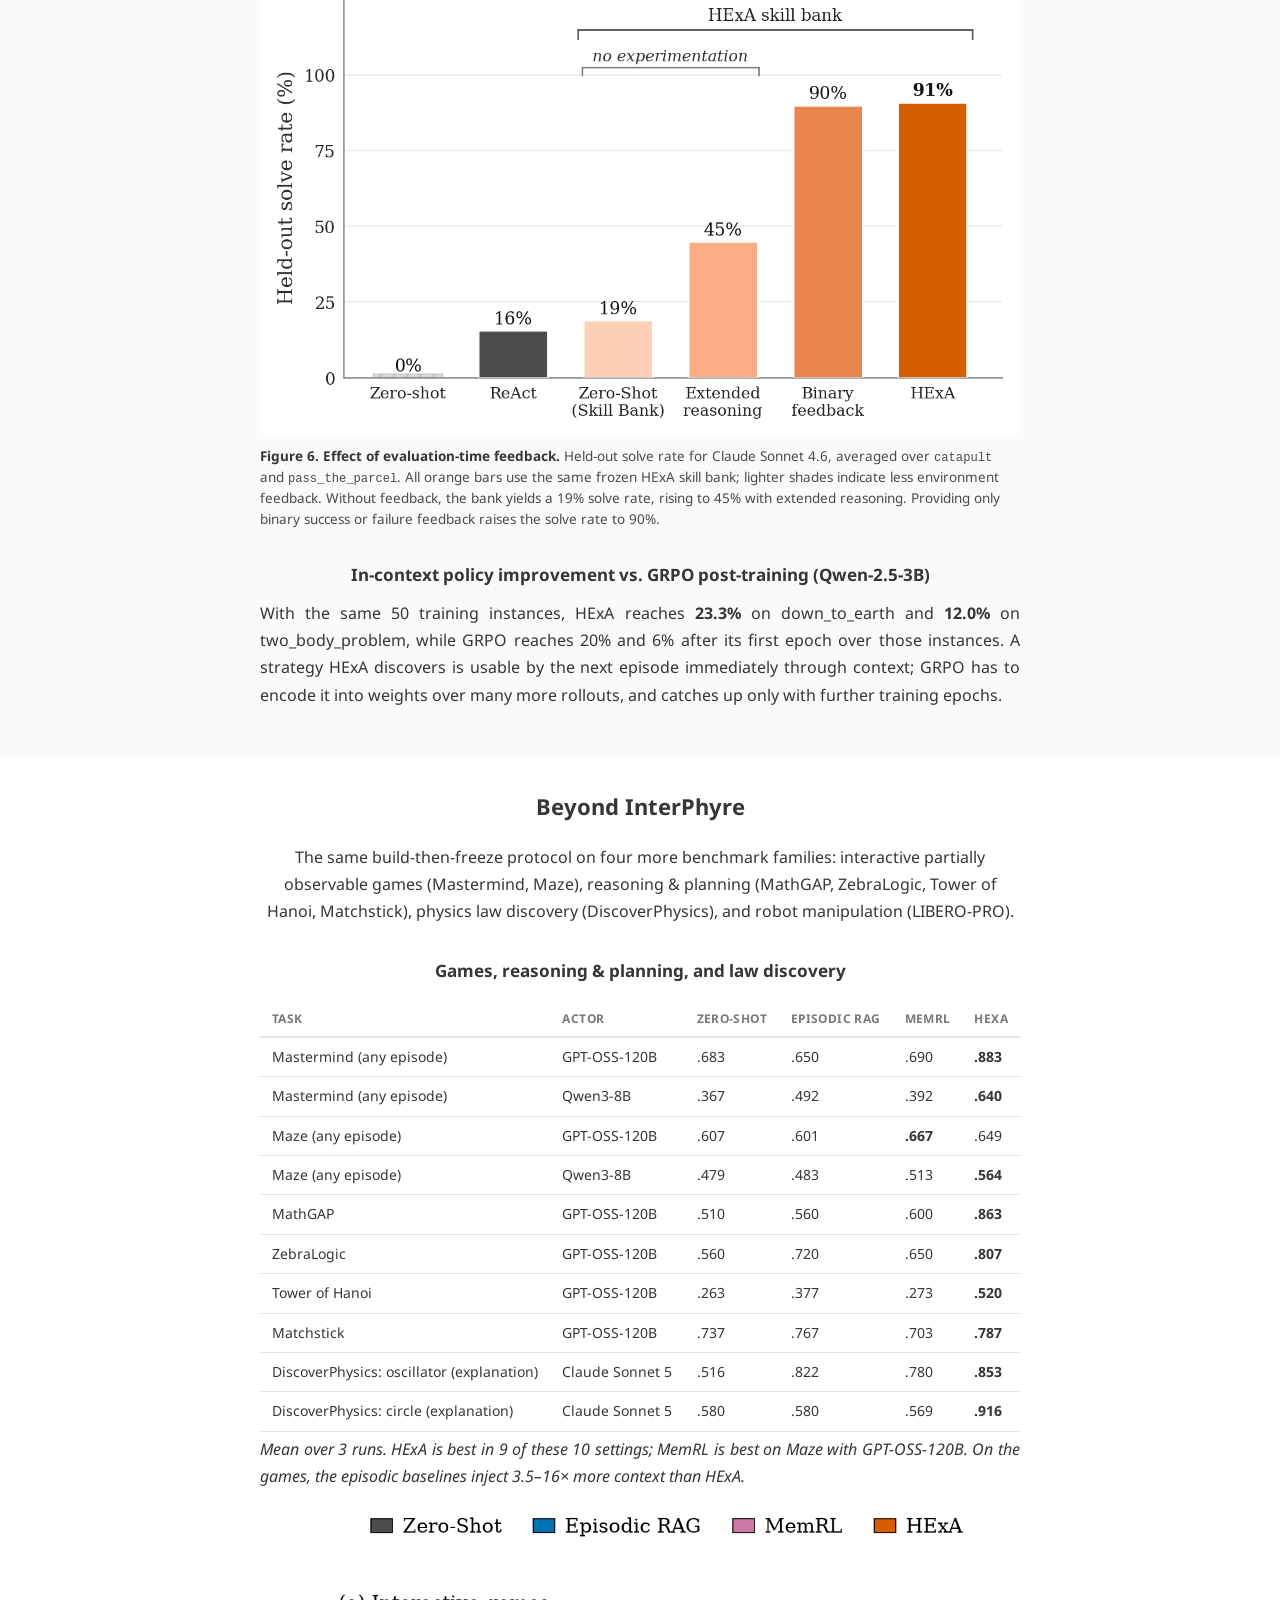
==== commit f44b8c69: "Animate the HExA overview figure (meta-RL formulation) Inline-SVG animation of Figure 1: ReAct episo" ====
--- a/index.html
+++ b/index.html
@@ -96,7 +96,12 @@
   <section class="teaser">
     <div class="container">
       <figure>
-        <img src="assets/figures/hexa_final.png" alt="Overview of the HExA framework: (a) ReAct, (b) HExA meta-episodes with a skill bank, (c) skill transfer to unseen harder tasks" />
+        <div id="teaser-anim" class="teaser-anim" hidden></div>
+        <img id="teaser-static" src="assets/figures/hexa_final.png" alt="Overview of the HExA framework: (a) ReAct, (b) HExA meta-episodes with a skill bank, (c) skill transfer to unseen harder tasks" />
+        <div id="teaser-controls" class="teaser-controls" hidden>
+          <button type="button" id="teaser-play" class="teaser-btn">Pause</button>
+          <button type="button" id="teaser-view" class="teaser-btn">Show static figure</button>
+        </div>
         <figcaption><strong>Figure 1.</strong> <strong>Overview of the HExA framework.</strong> <strong>(a) Baseline ReAct:</strong> each episode is solved independently with no cross-episode learning. Each episode consists of alternating tool calls for experimentation, terminating in success (&#10003;) or failure (&times;). <strong>(b) HExA:</strong> inner episodes are processed in successive rounds of meta-episodes. After some inner episode, an evolver distills the trajectory into a <em>Skill Bank</em> of reusable skills and recurring mistakes that condition subsequent episodes. Repeated interaction helps evolve and refine the task-specific Skill Bank. <strong>(c) Transfer to unseen tasks:</strong> each source task runs the HExA loop independently to build its Skill Bank. The resulting banks are synthesized by the evolver into a single generalizable Skill Bank for zero-shot transfer to harder target tasks, with no target trajectories used during bank construction.</figcaption>
       </figure>
     </div>
@@ -1318,5 +1323,6 @@
     </div>
   </footer>
 
+  <script src="assets/hexa_teaser.js" defer></script>
 </body>
 </html>
--- a/style.css
+++ b/style.css
@@ -978,3 +978,41 @@
 .tag-used { display: inline-block; font-size: 11px; font-weight: 600; color: #0f6b5e; background: #e3f4f1; border-radius: 999px; padding: 1px 8px; margin-left: 6px; vertical-align: middle; }
 .katex-display { overflow-x: auto; overflow-y: hidden; padding: 4px 0; }
 .reward-table td, .reward-table th { text-align: center; }
+
+/* ---- Animated teaser (Figure 1) ---- */
+.teaser-anim { width: 100%; }
+.tz-svg { display: block; width: 100%; height: auto; font-family: var(--serif); }
+.tz-svg text { fill: #222; }
+.tz-t12 { font-size: 12px; } .tz-t13 { font-size: 13px; } .tz-t14 { font-size: 14px; } .tz-t16 { font-size: 18px; }
+.tz-t14b { font-size: 14px; font-weight: 700; }
+.tz-red { fill: #d33 !important; }
+.tz-muted { fill: #666 !important; }
+.tz-mono { font-family: var(--serif); font-style: italic; }
+.tz-title { font-size: 15px; font-weight: 700; }
+.tz-status { font-size: 13.5px; font-family: var(--sans); fill: #3273dc !important; }
+.tz-arrow { stroke: #222; stroke-width: 1.4; }
+.tz-arrow-thin { stroke-width: 1.1; }
+.tz-cell { opacity: 0.12; transition: opacity .25s ease, transform .25s ease; }
+.tz-cell.on { opacity: 1; }
+.tz-legend .tz-cell { opacity: 1; }
+.tz-legend .tz-chip { display: none; }
+.tz-chip { opacity: 0; transition: opacity .3s ease; }
+.tz-chip.on { opacity: 1; }
+.tz-skill { fill: #fff; stroke: #b9b2e3; stroke-dasharray: 3 2; transition: fill .35s ease, stroke .35s ease; }
+.tz-skill.on { fill: #f7b8cf; stroke: #d6457f; stroke-dasharray: none; }
+.tz-kb > rect:first-child { transition: stroke-width .3s ease; }
+.tz-kb.on > rect:first-child { stroke-width: 4; }
+.tz-cbank, .tz-synth, .tz-bsyn { opacity: .25; transition: opacity .35s ease; }
+.tz-cbank.on, .tz-synth.on, .tz-bsyn.on { opacity: 1; }
+.tz-dim { opacity: .35; transition: opacity .4s ease; }
+.tz-form rect { fill: #f7f7f7; stroke: #e2e2e2; stroke-width: 1.2; transition: fill .3s ease, stroke .3s ease; }
+.tz-form { opacity: .55; transition: opacity .3s ease; }
+.tz-form.on { opacity: 1; }
+.tz-form.on rect { fill: #eaf1fd; stroke: #3273dc; stroke-width: 2; }
+.teaser-controls { display: flex; justify-content: center; gap: 10px; margin: 10px 0 4px; }
+.teaser-controls[hidden], .teaser-anim[hidden], #teaser-static[hidden] { display: none; }
+.teaser-btn { font: 500 13px var(--sans); color: var(--text-soft); background: #fff; border: 1px solid var(--rule); border-radius: 999px; padding: 5px 14px; cursor: pointer; }
+.teaser-btn:hover { color: var(--link); border-color: var(--link); }
+.tz-sub { font-size: 72%; }
+.tz-t15 { font-size: 15px; }
+.tz-nochip { display: none; }
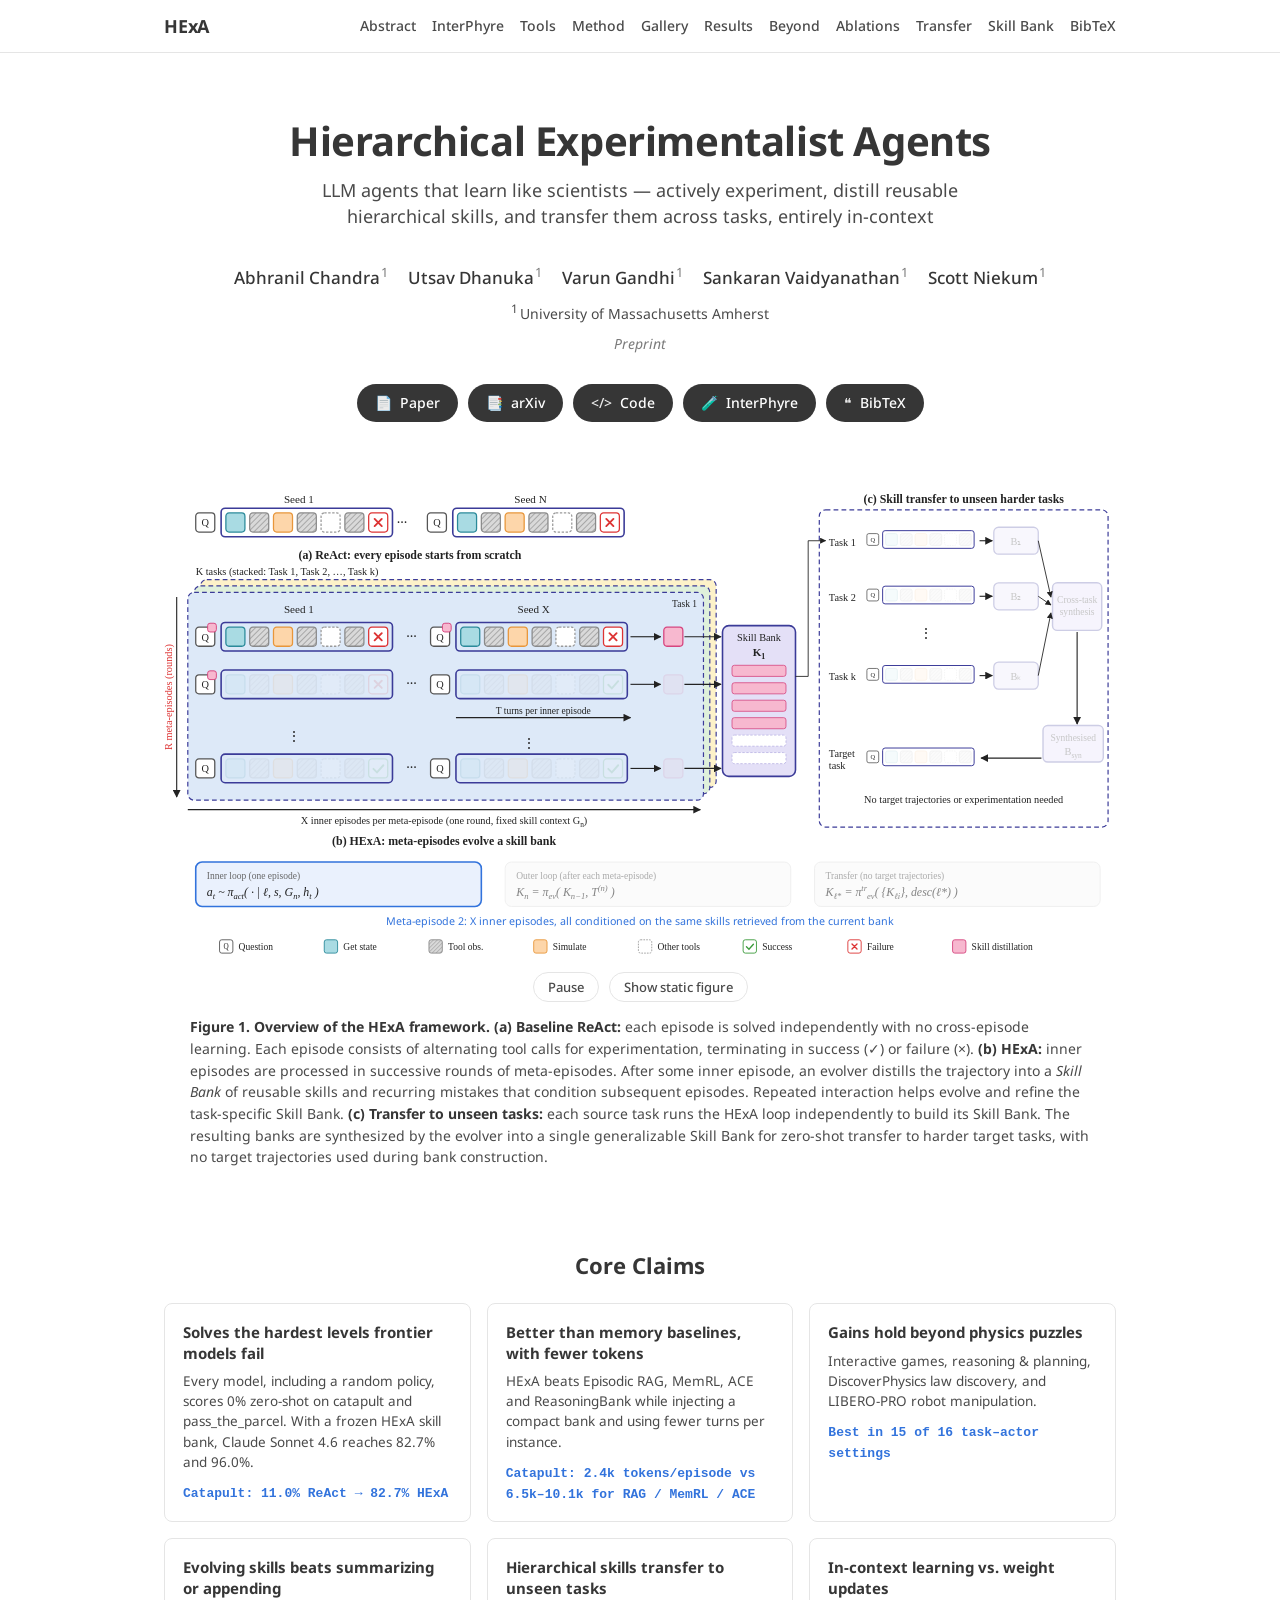
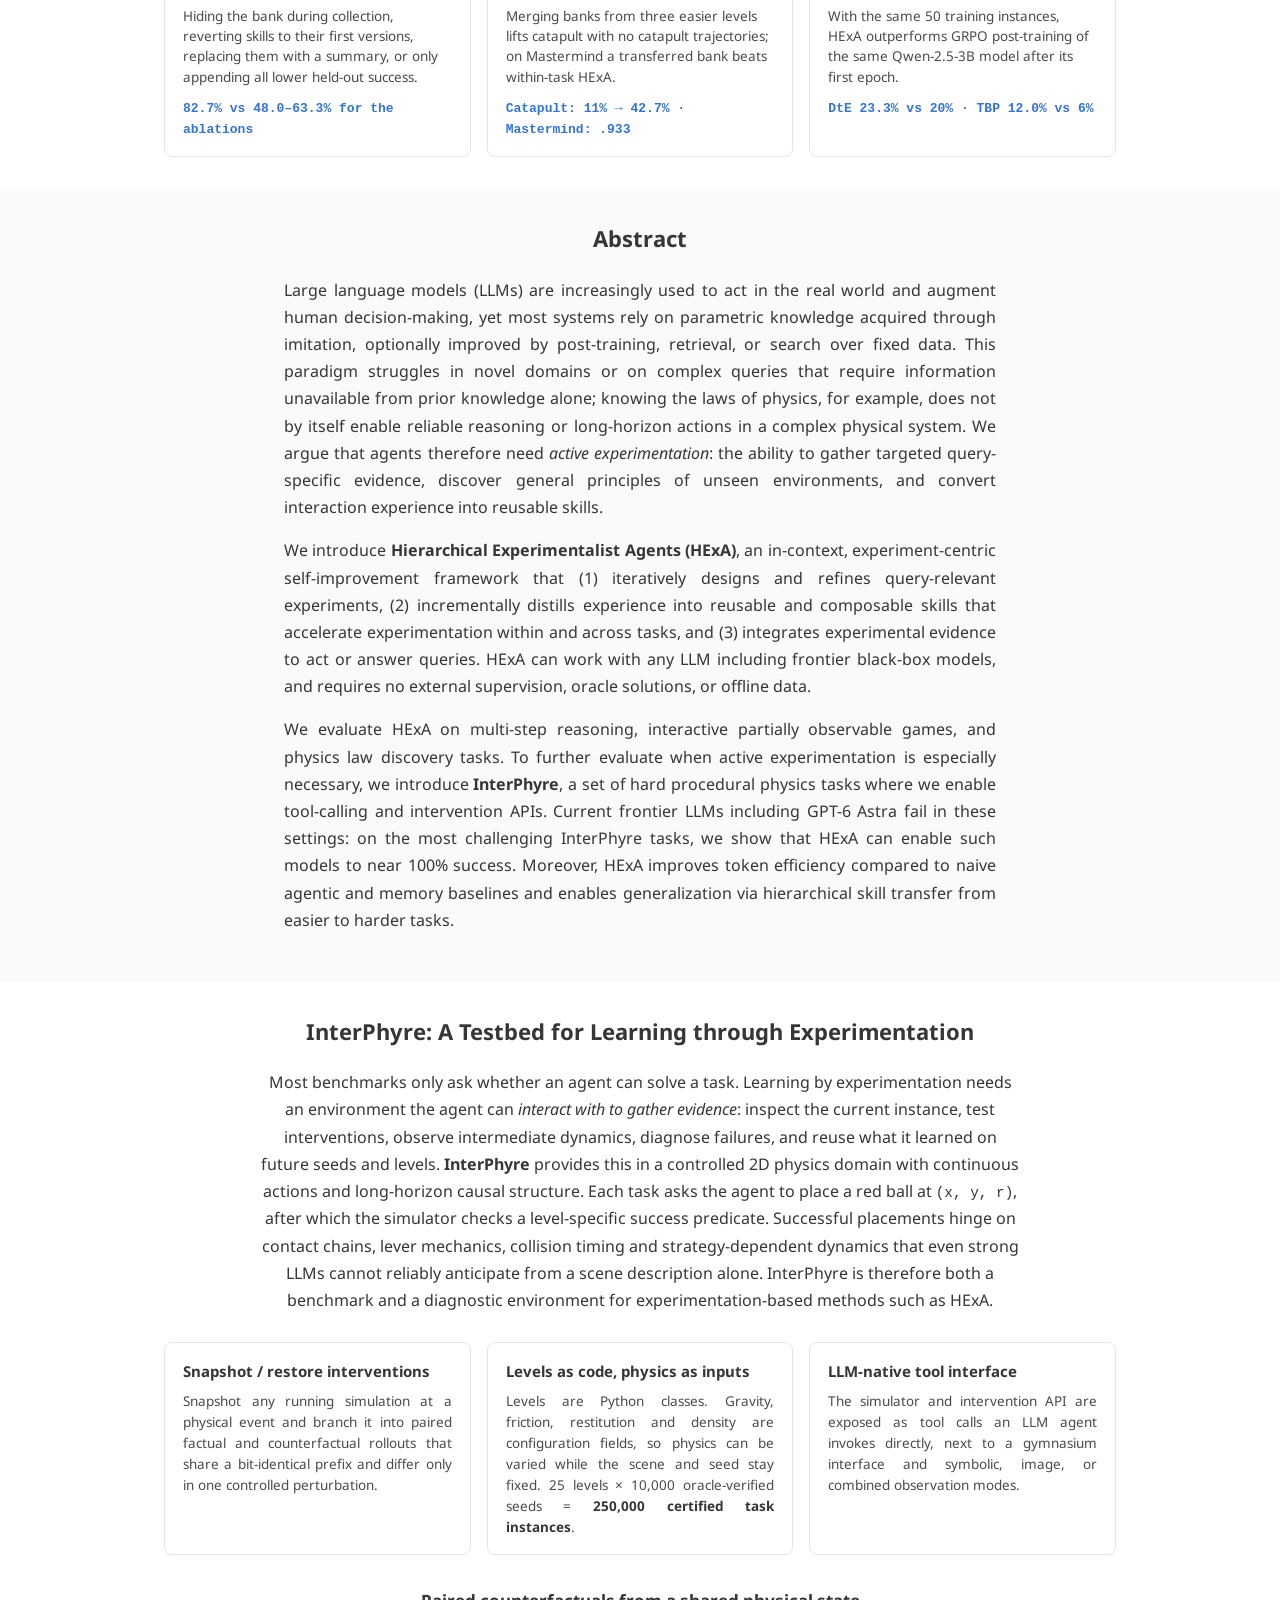
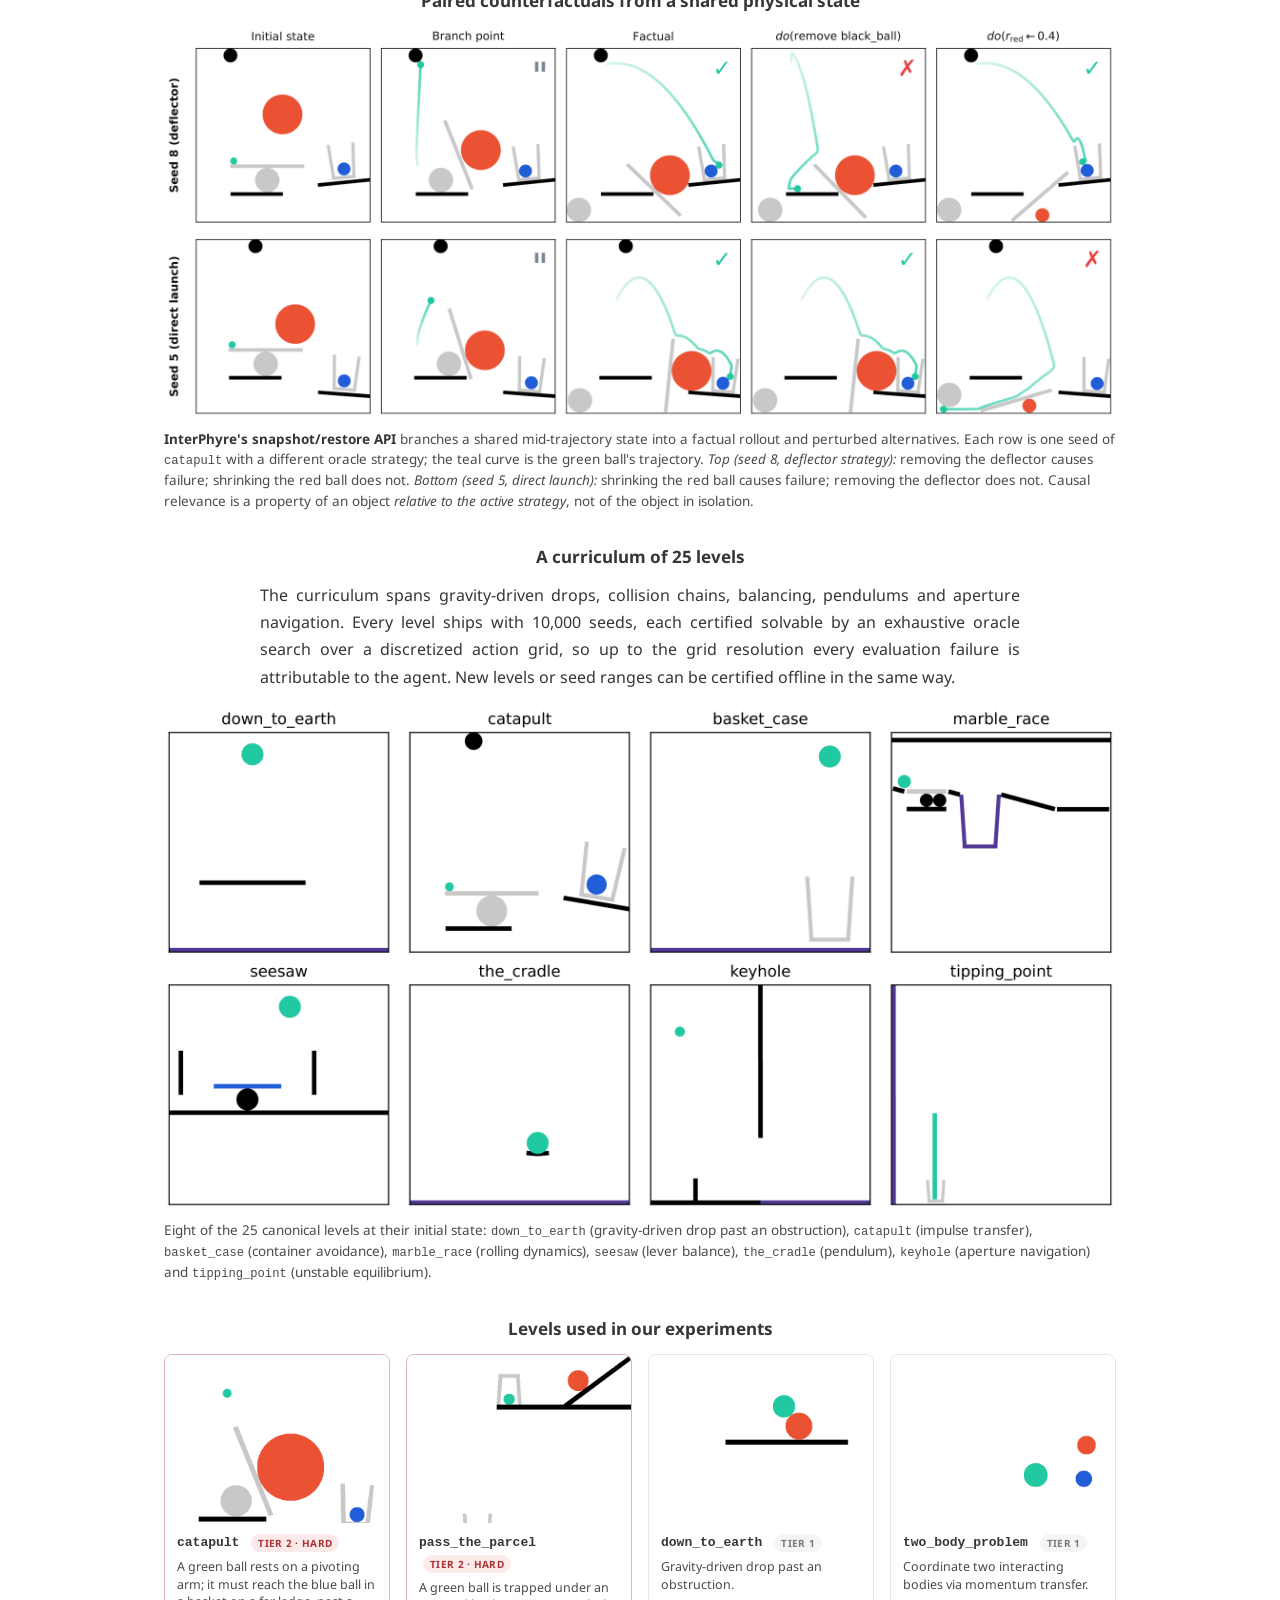
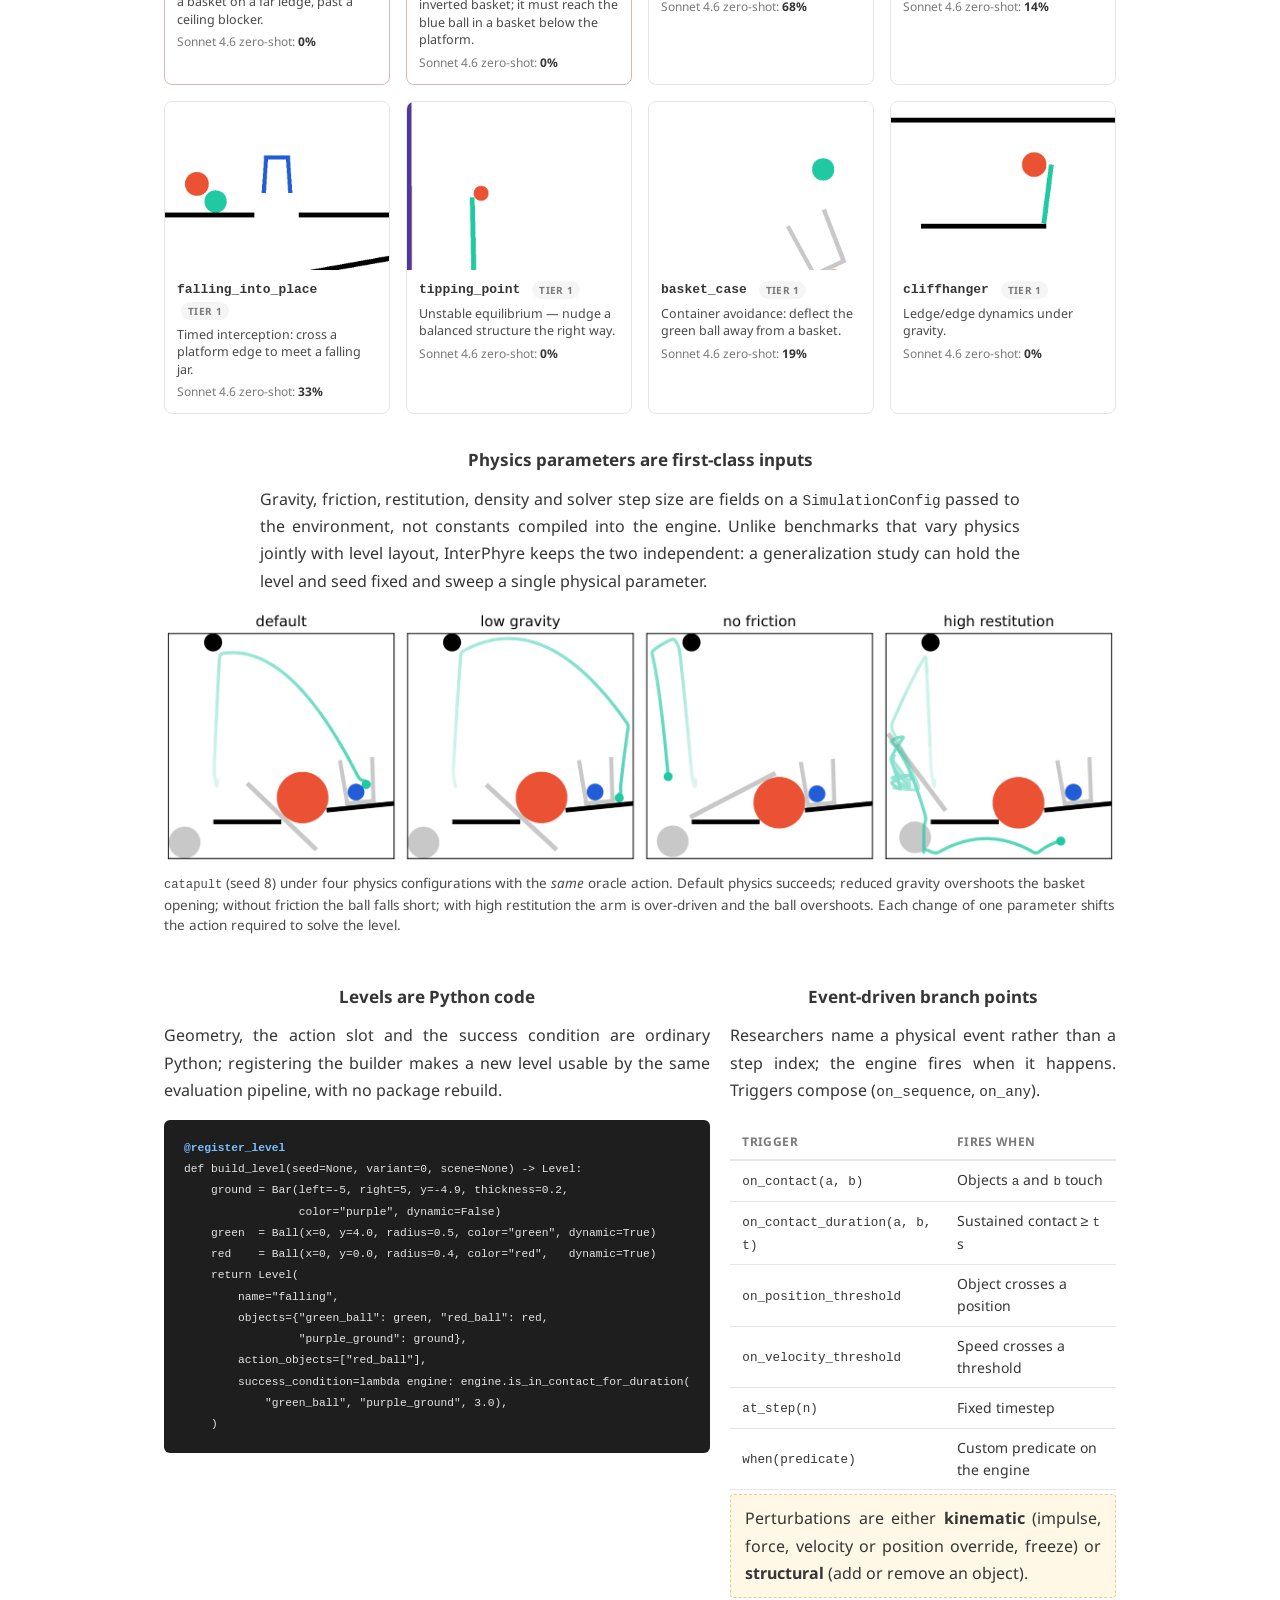
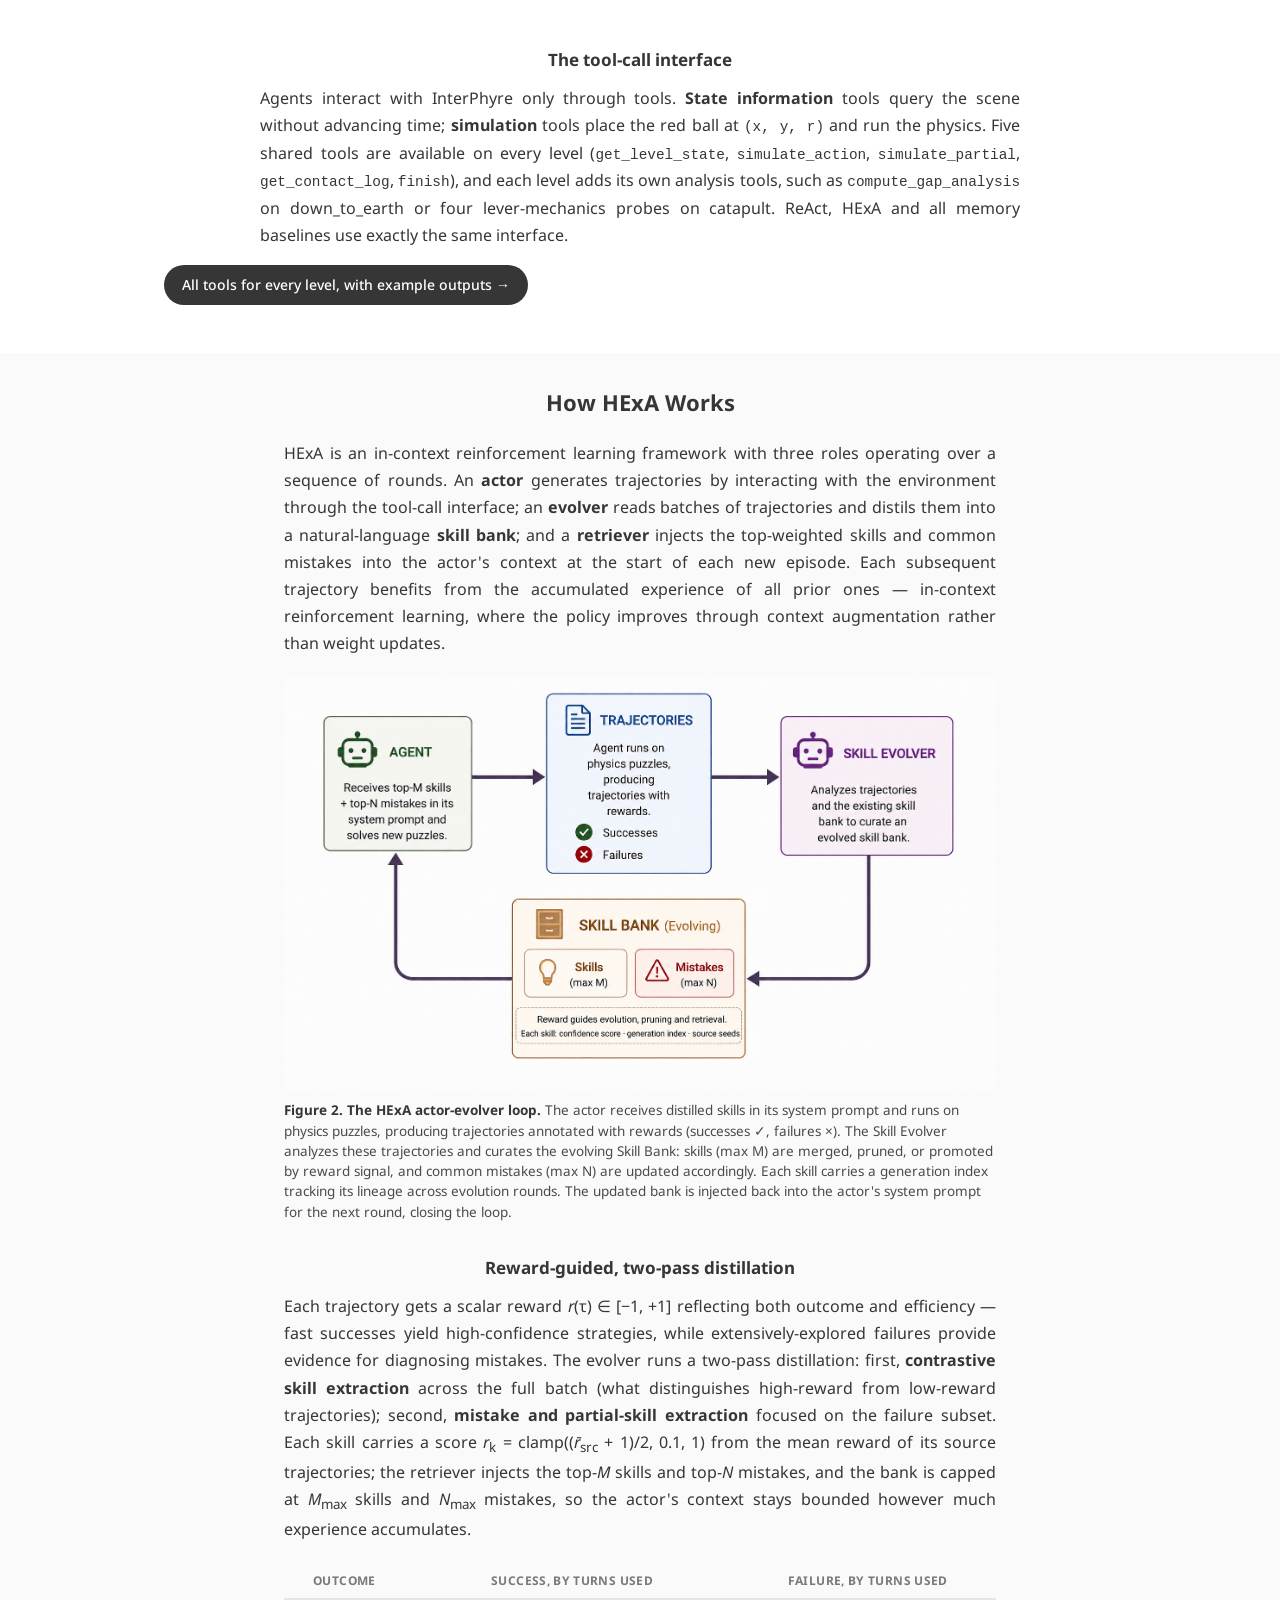
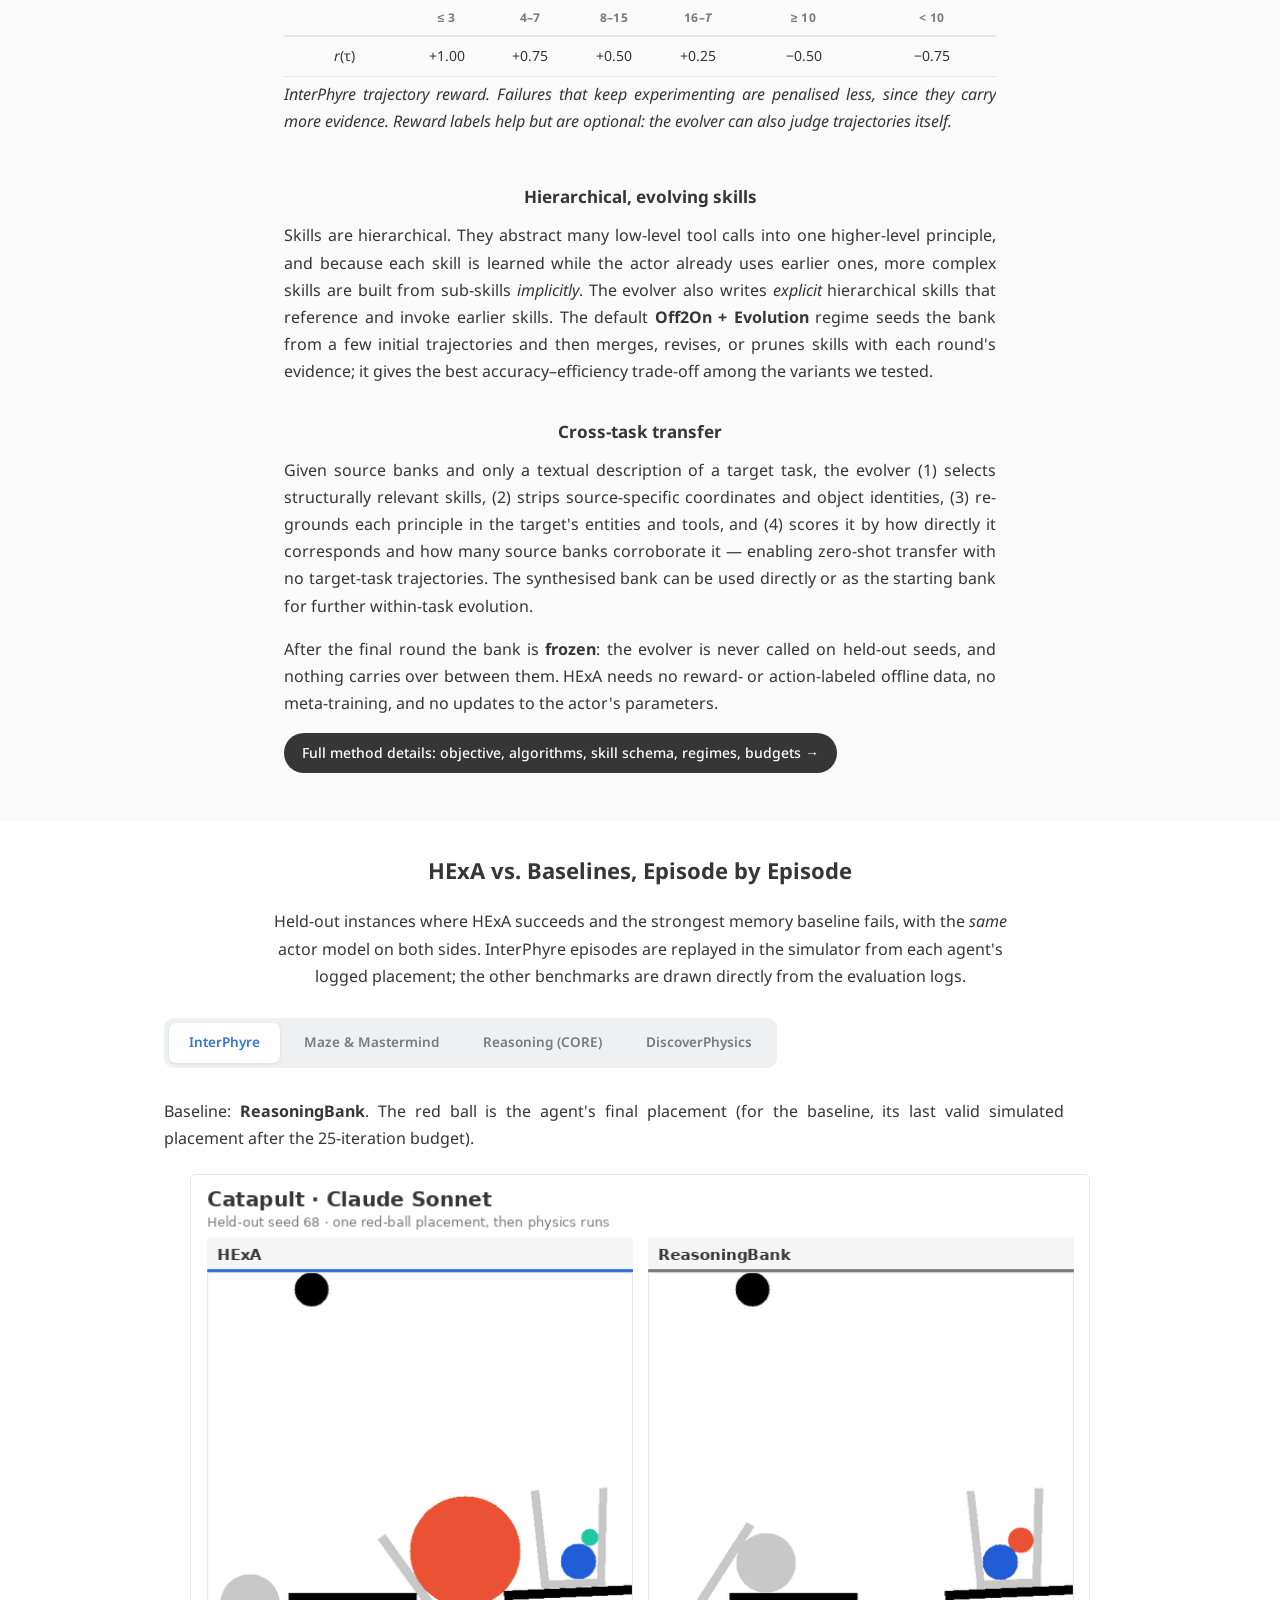
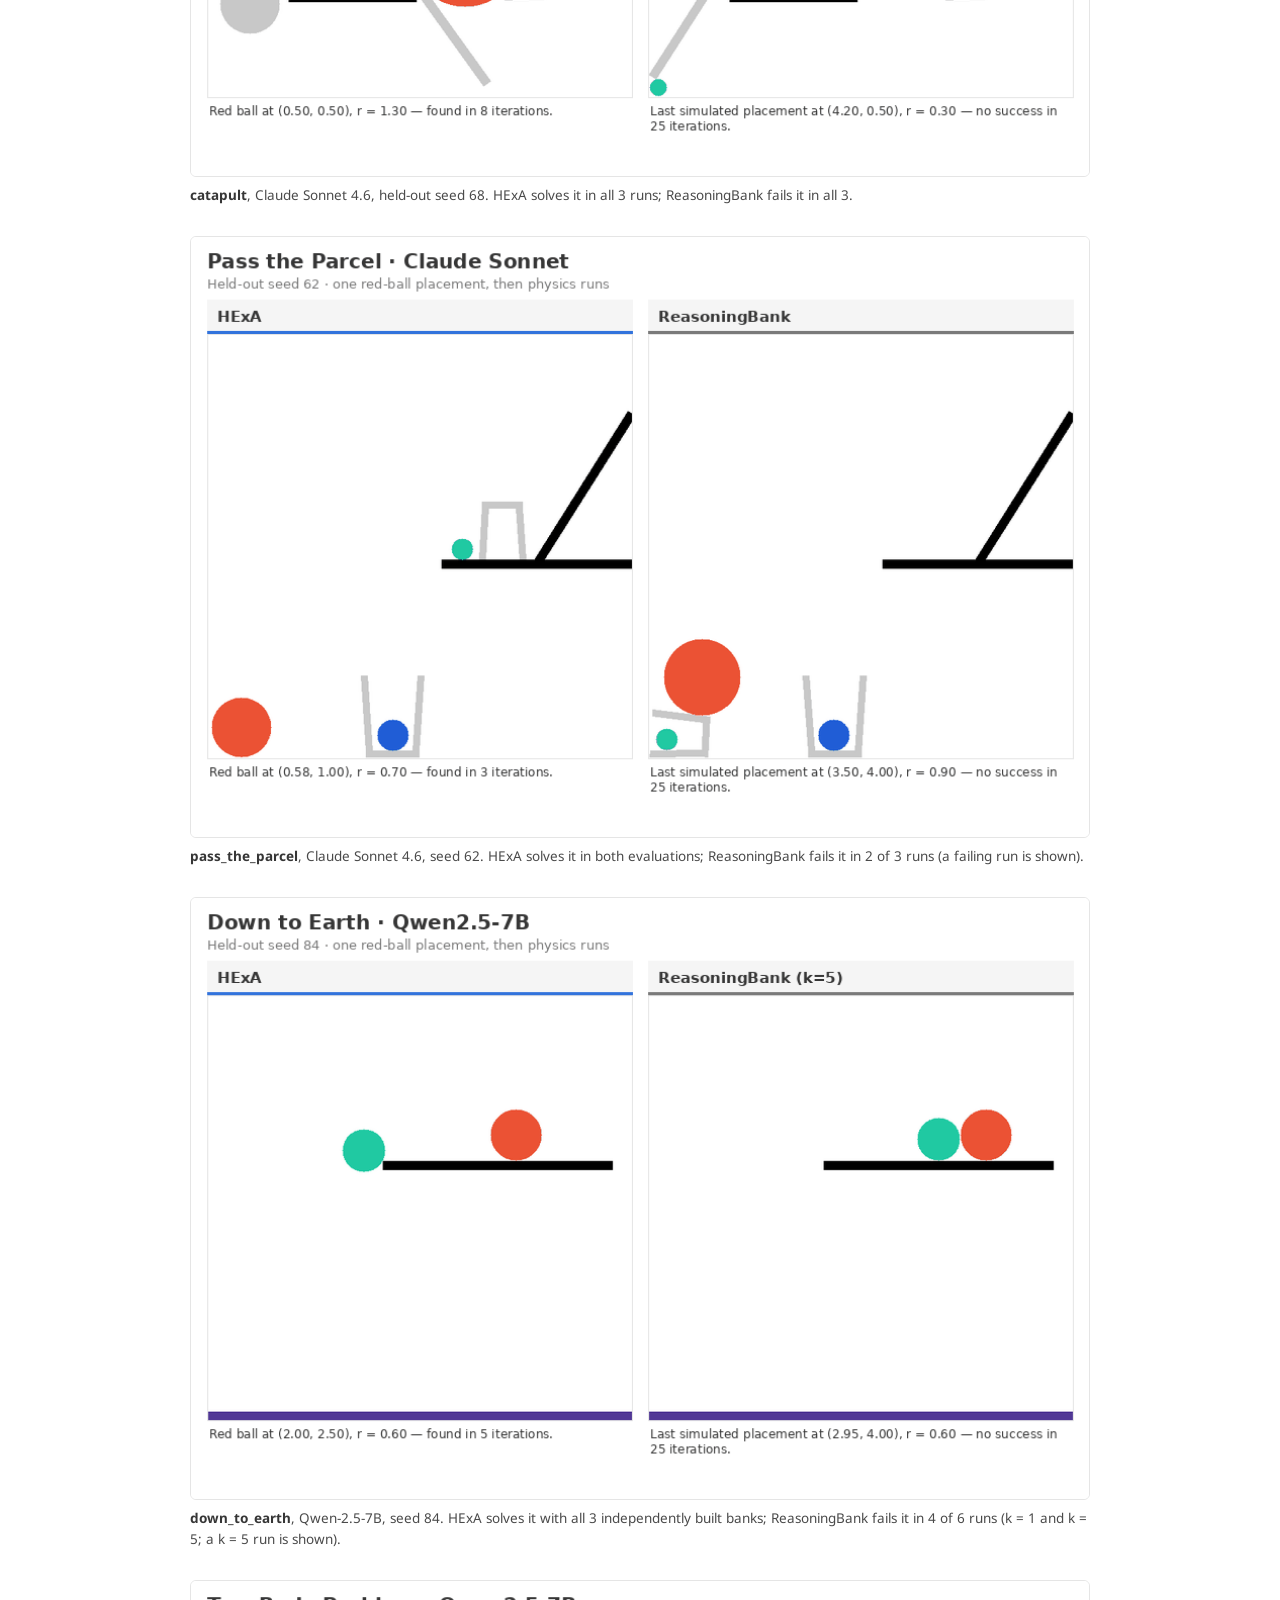
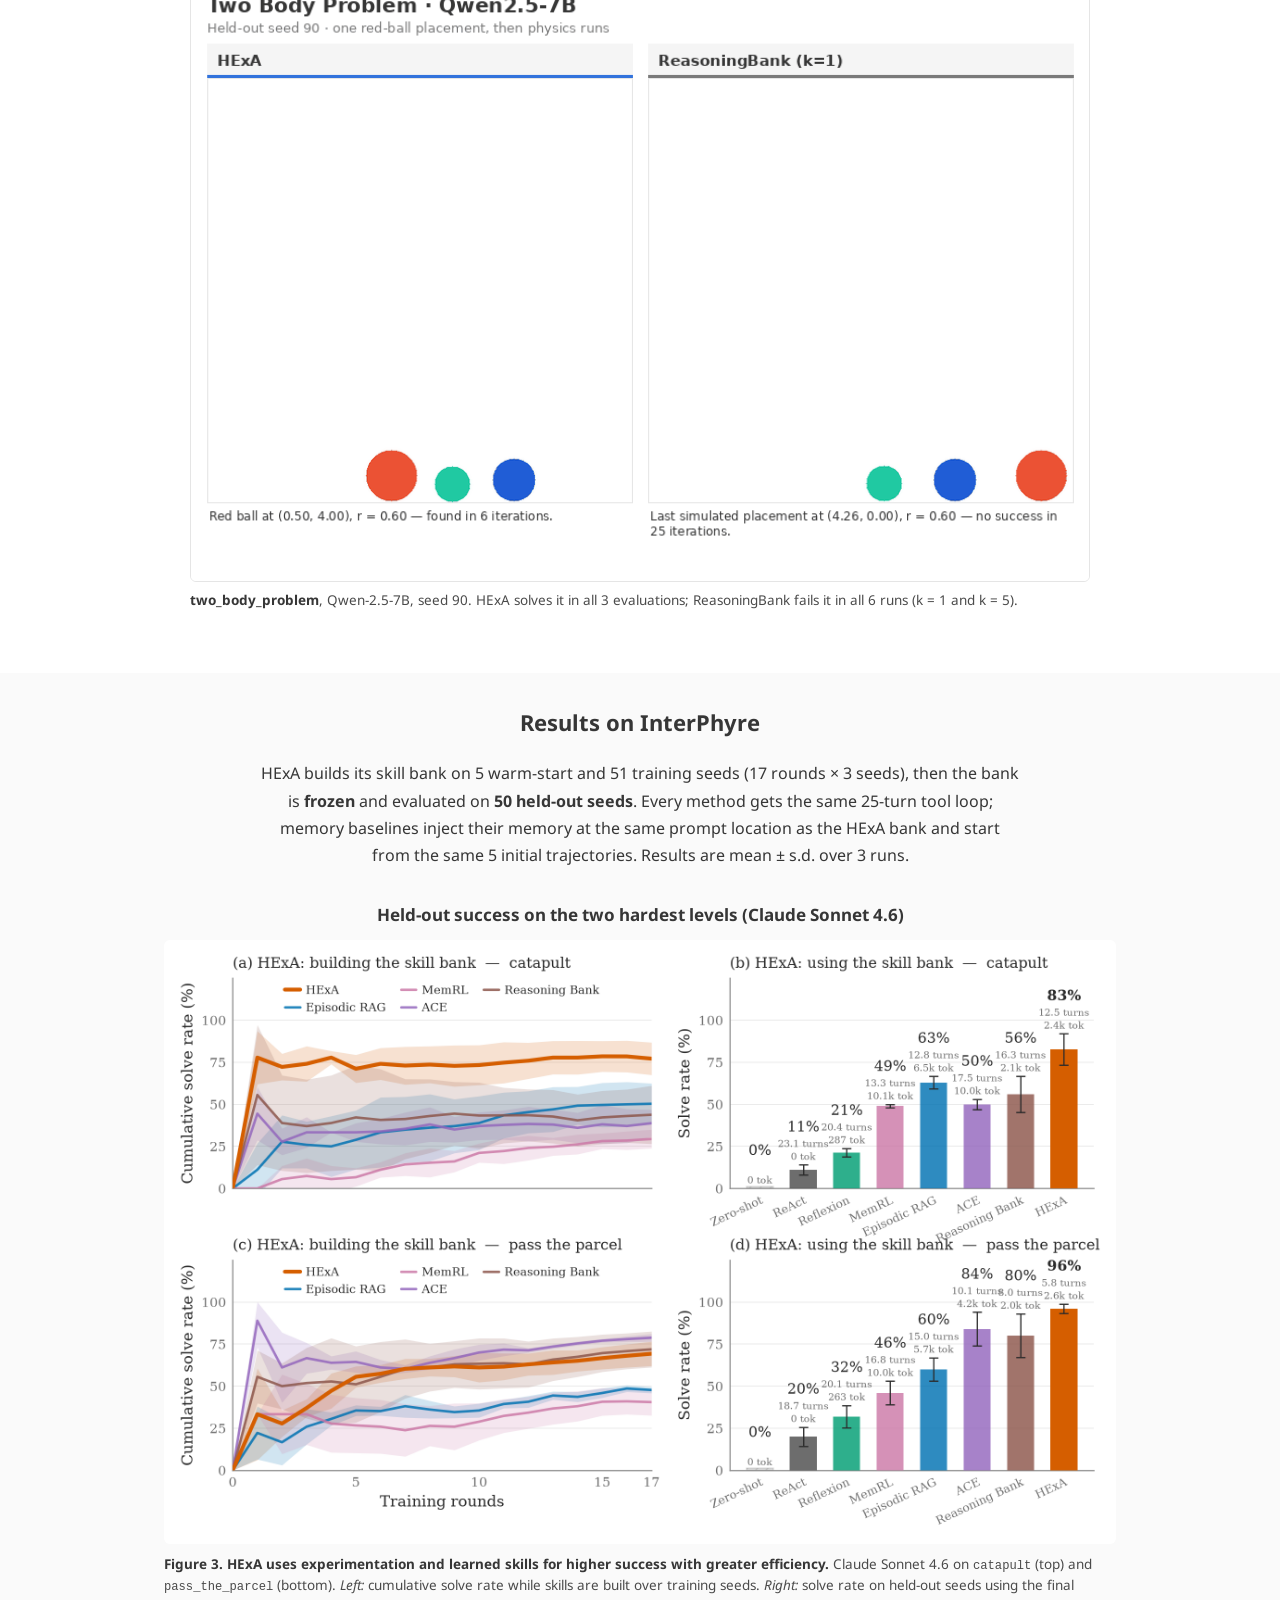
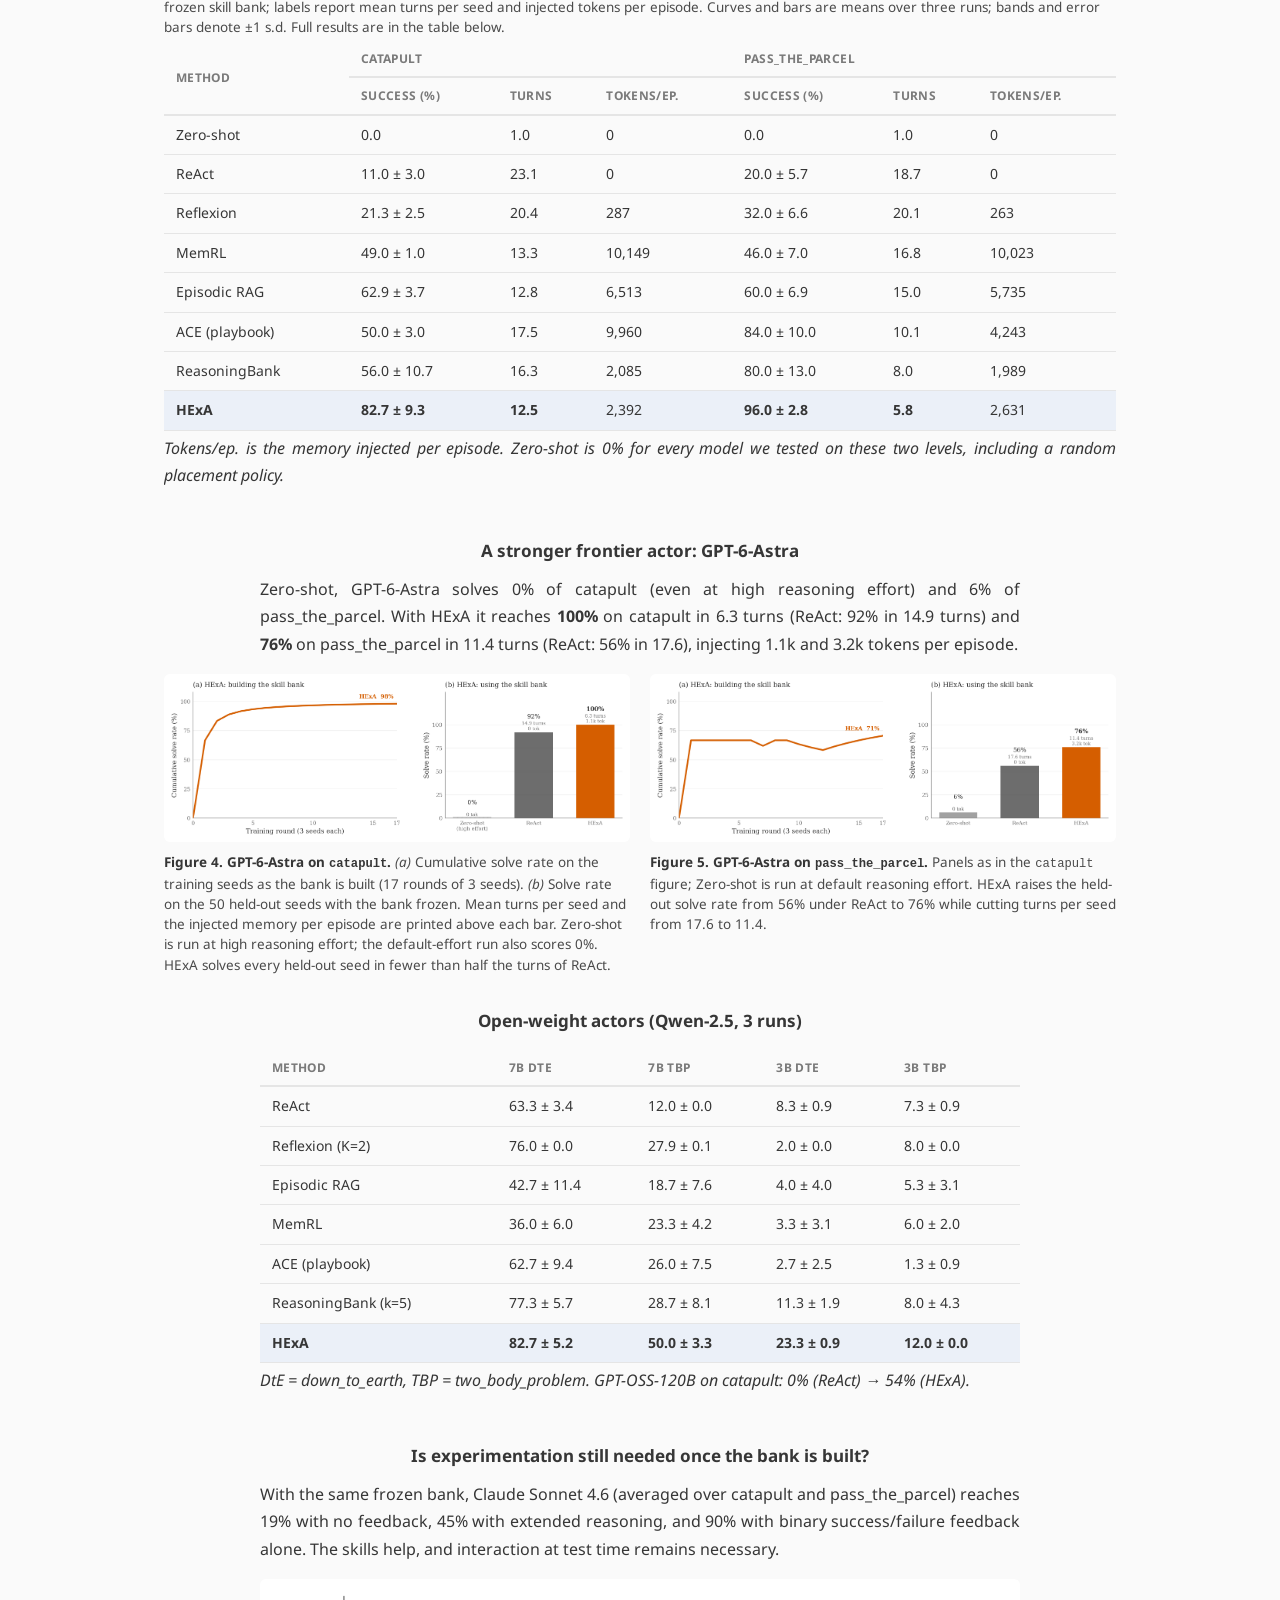
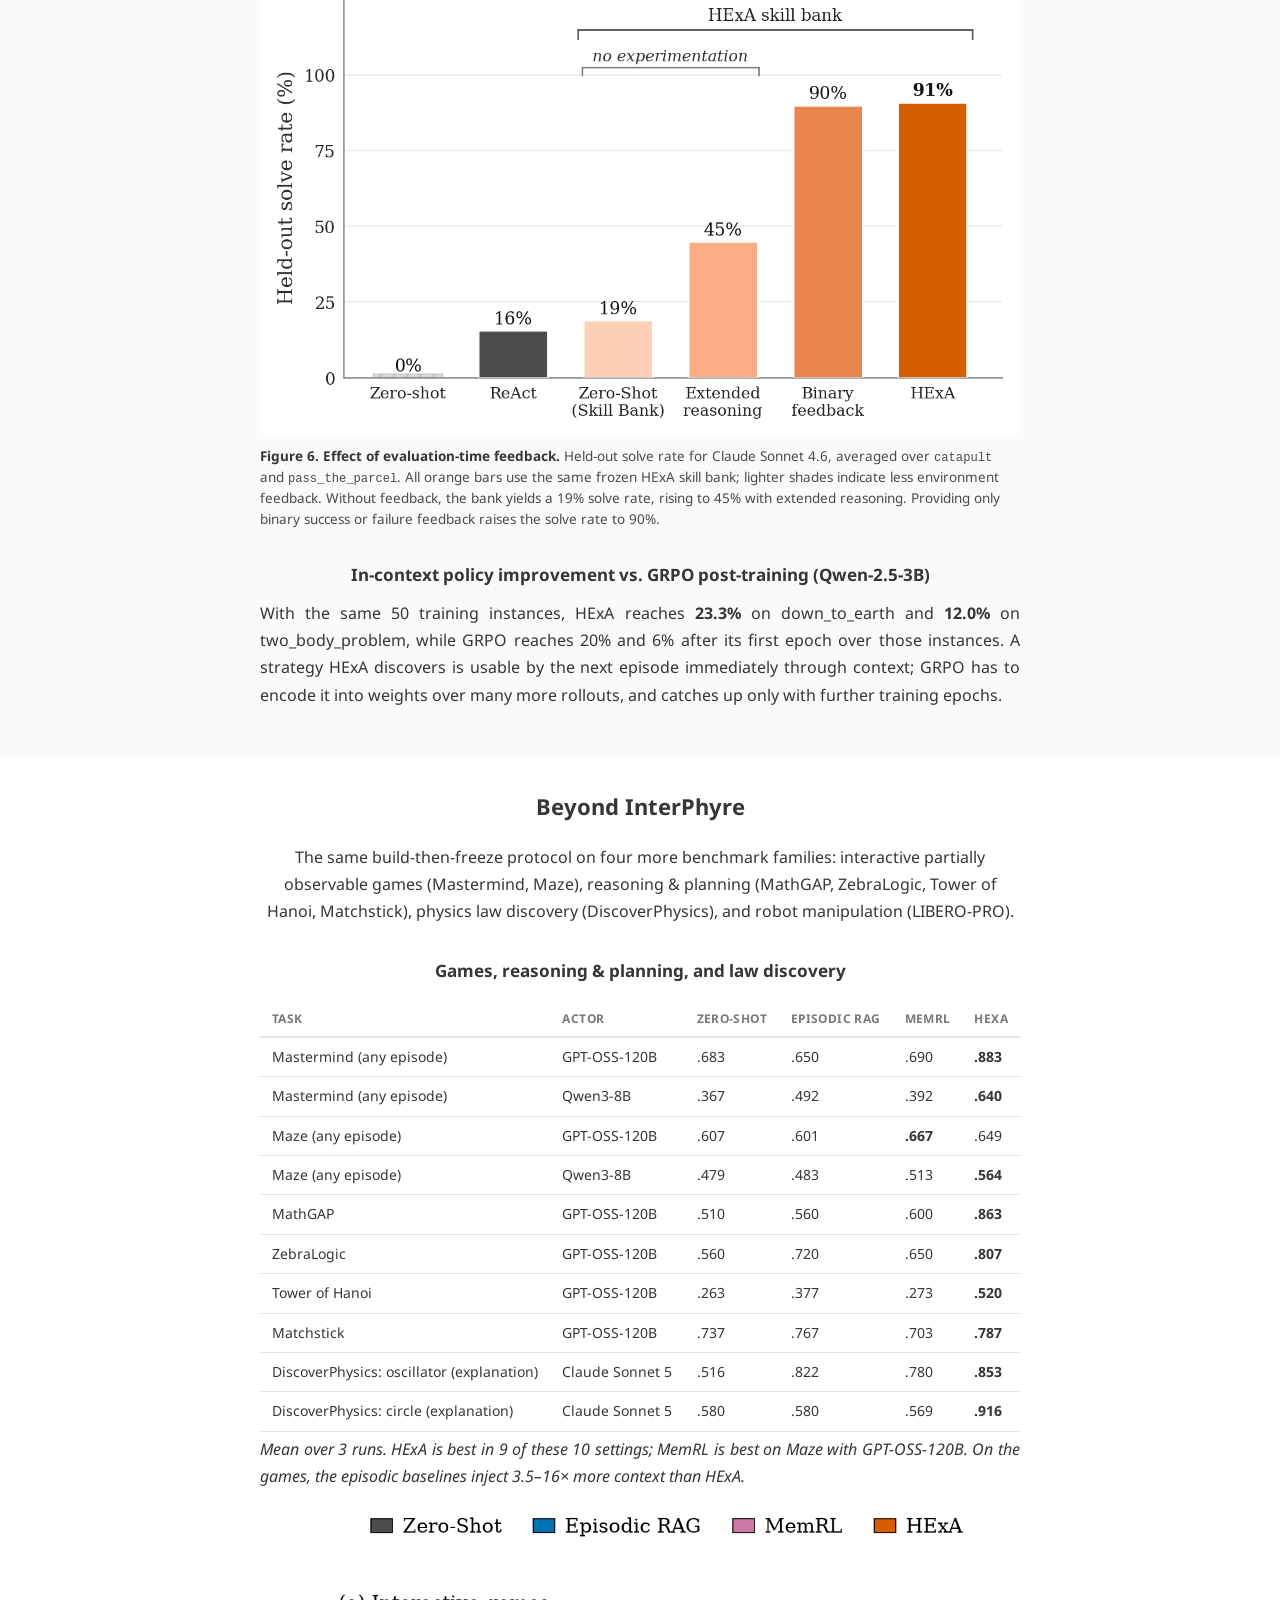
==== commit 2b675caa: "Fix teaser animation not showing: inline show/hide, cache-busting, reduced-motion play Stale cached " ====
--- a/index.html
+++ b/index.html
@@ -18,7 +18,7 @@
   <link rel="preconnect" href="https://fonts.gstatic.com" crossorigin>
   <link href="https://fonts.googleapis.com/css2?family=Noto+Sans:wght@400;500;700&family=Noto+Serif:ital,wght@0,400;0,700;1,400&family=Google+Sans:wght@500;700&display=swap" rel="stylesheet">
 
-  <link rel="stylesheet" href="style.css" />
+  <link rel="stylesheet" href="style.css?v=20261126b" />
 </head>
 <body>
 
@@ -1323,6 +1323,6 @@
     </div>
   </footer>
 
-  <script src="assets/hexa_teaser.js" defer></script>
+  <script src="assets/hexa_teaser.js?v=20261126b" defer></script>
 </body>
 </html>
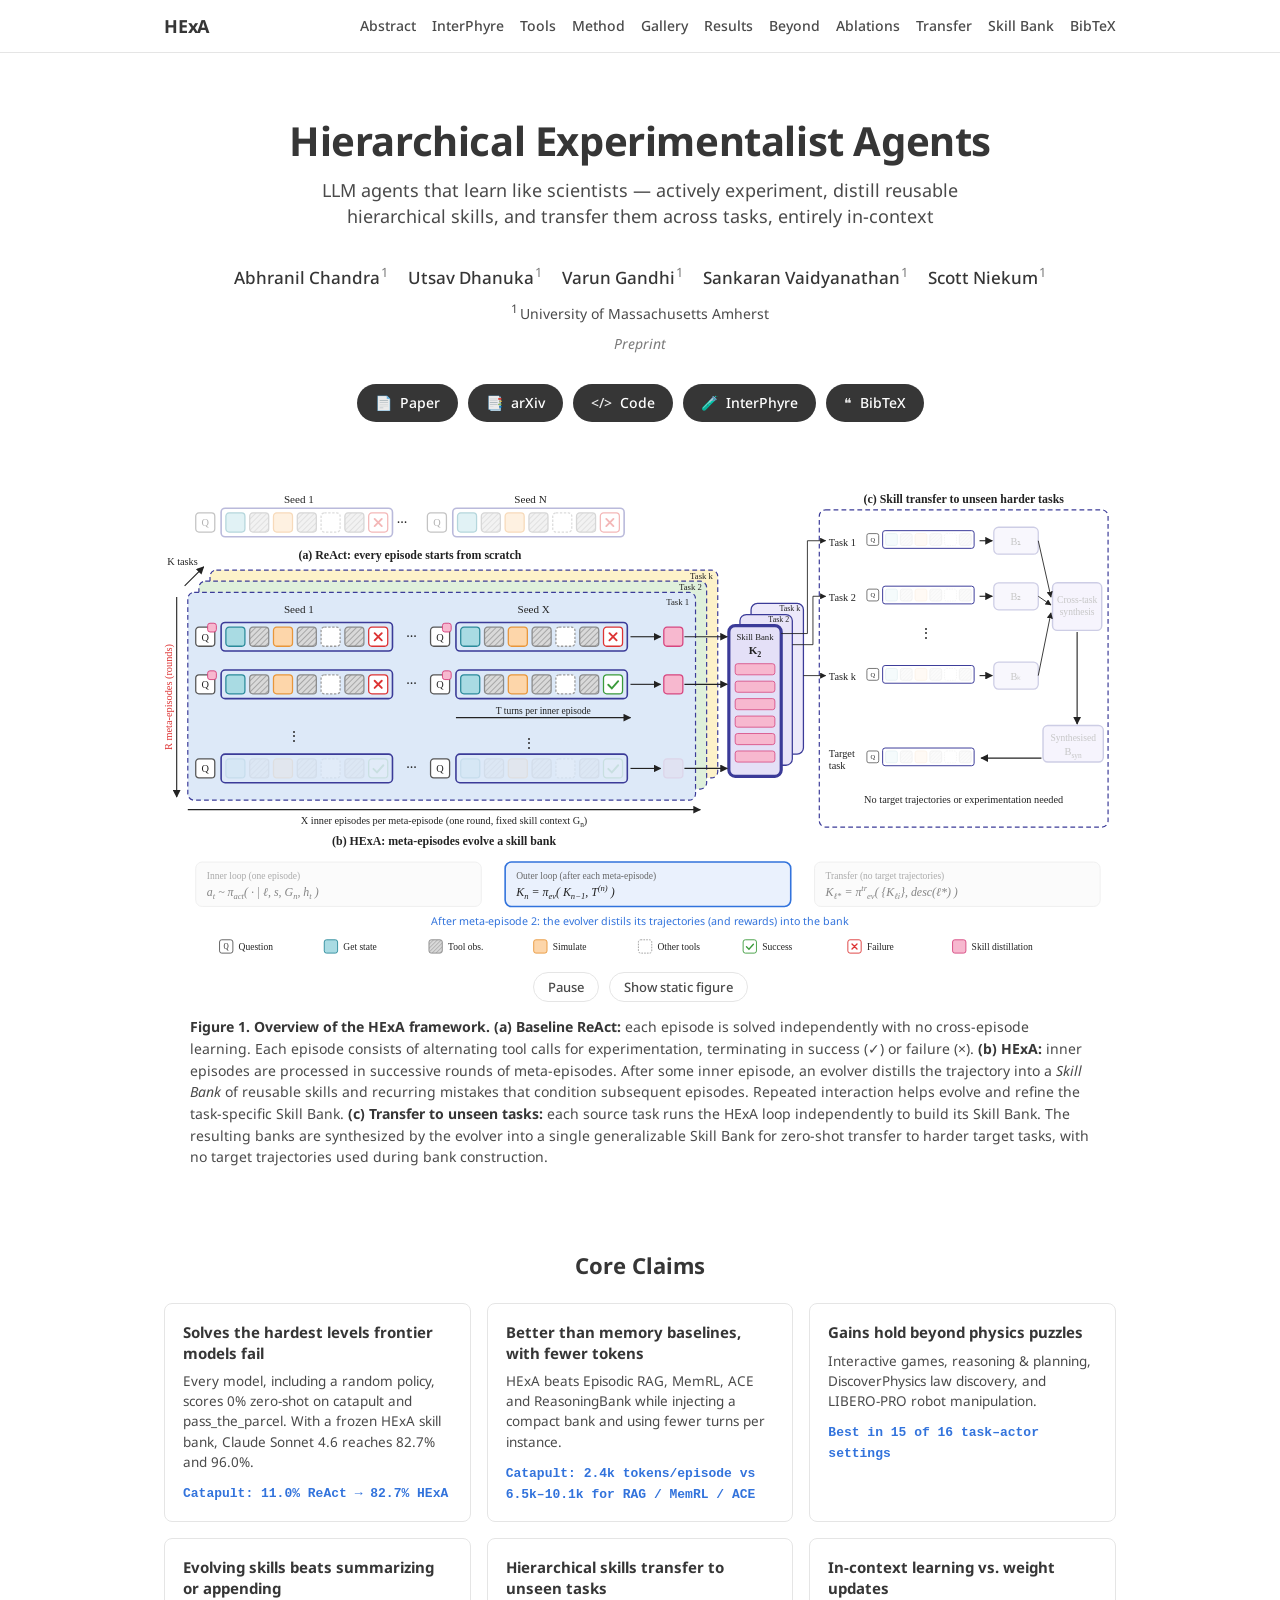
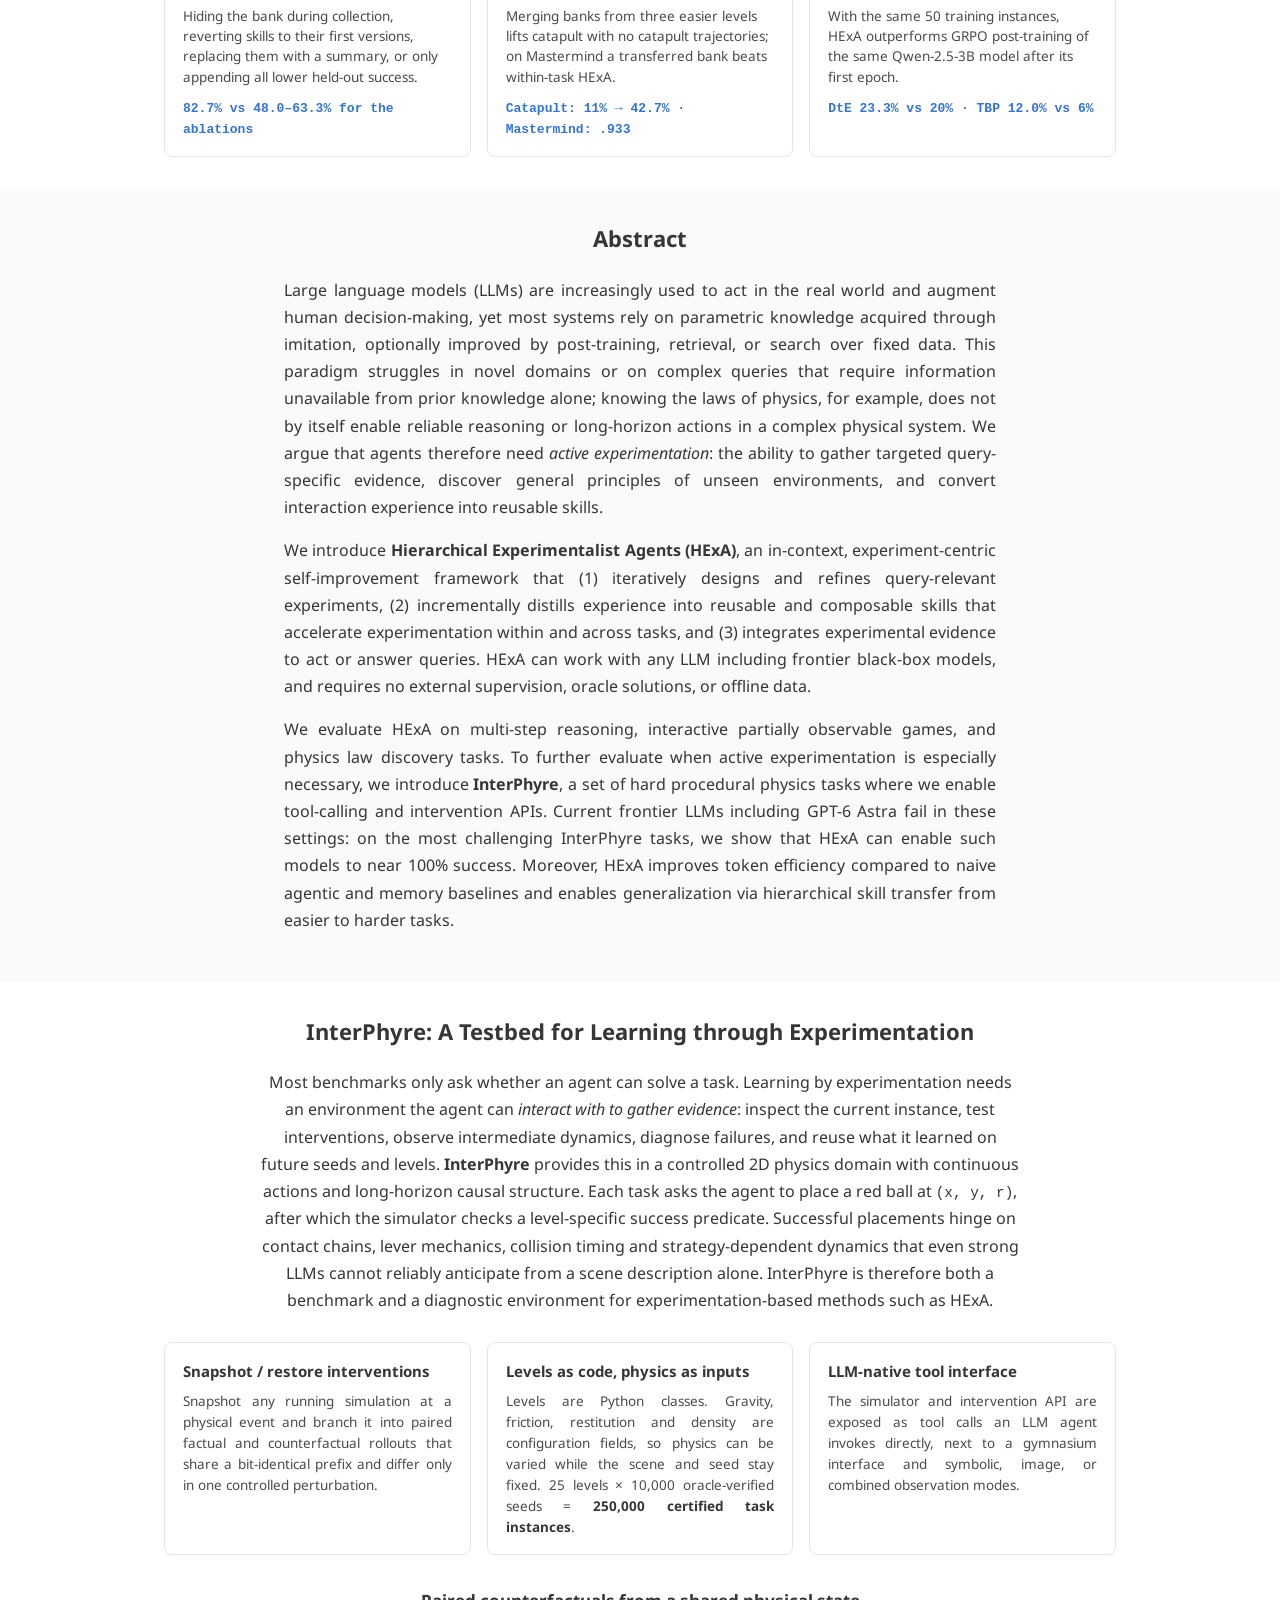
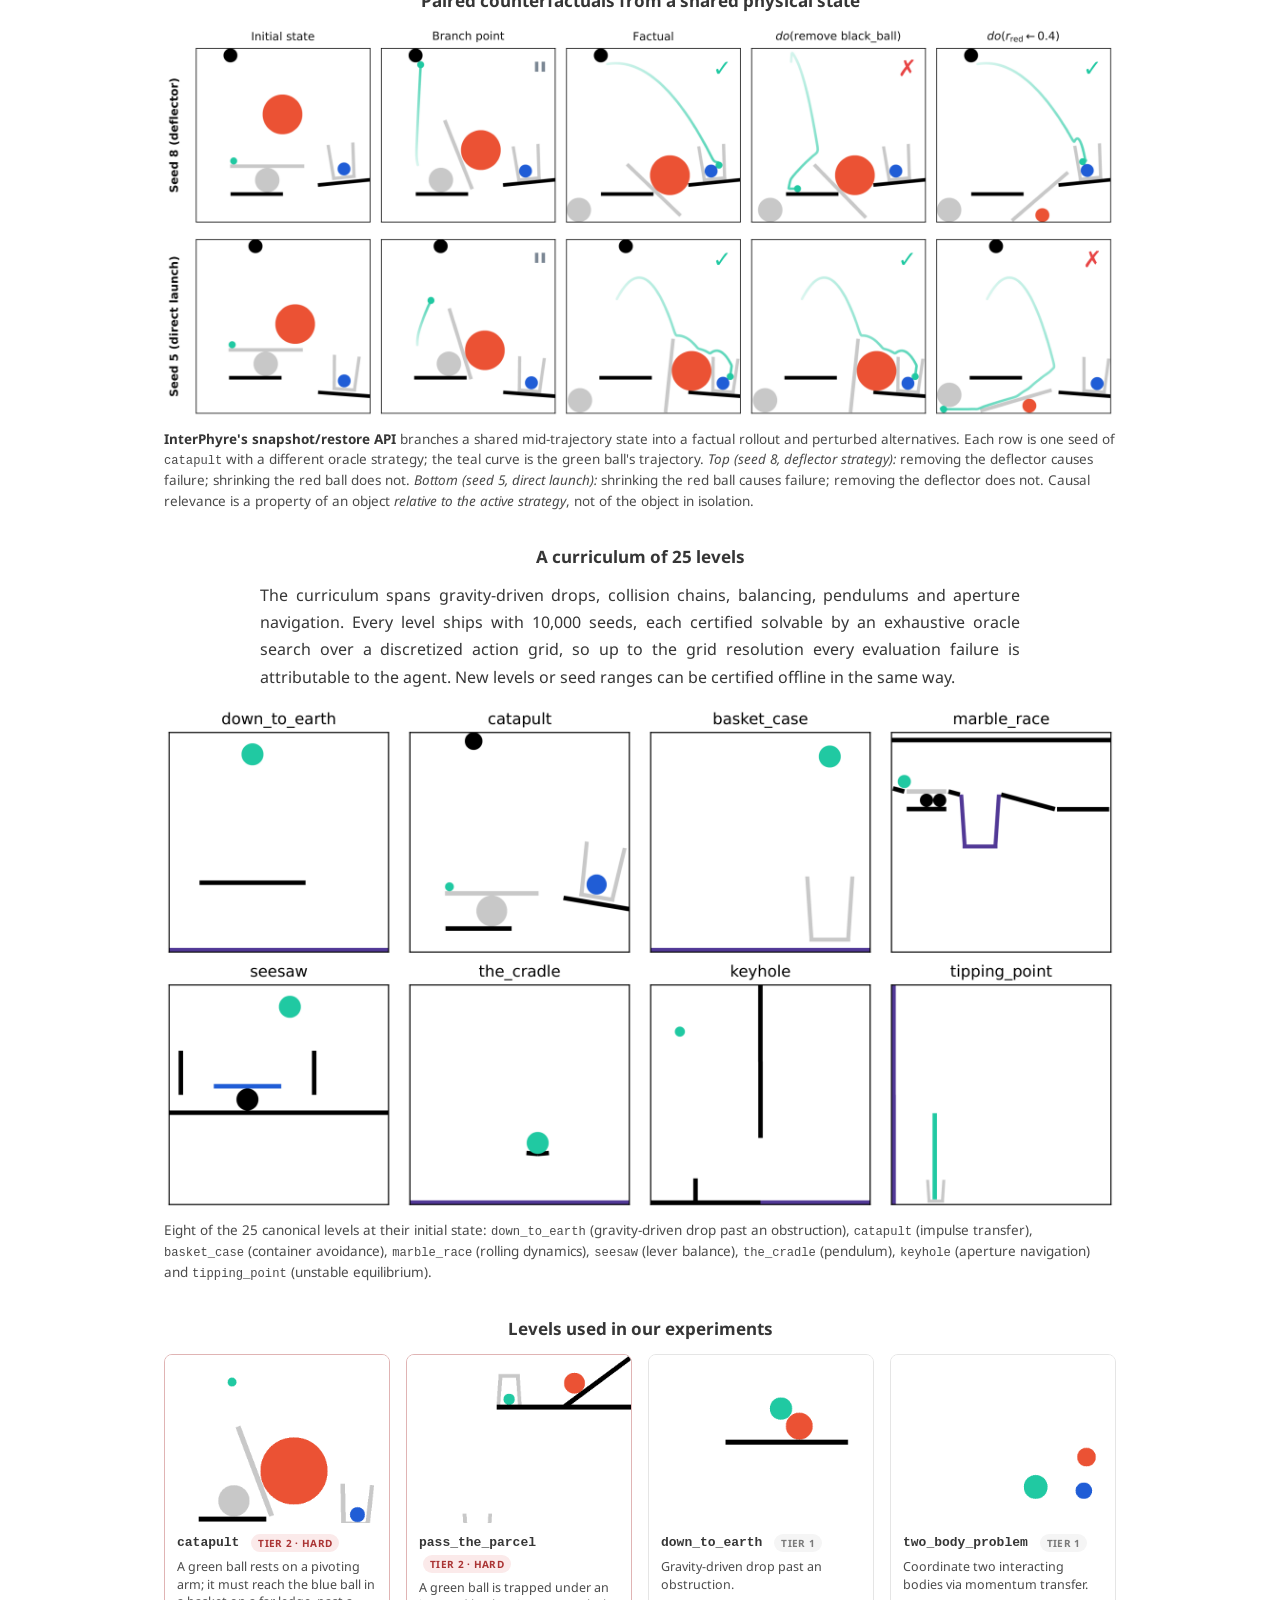
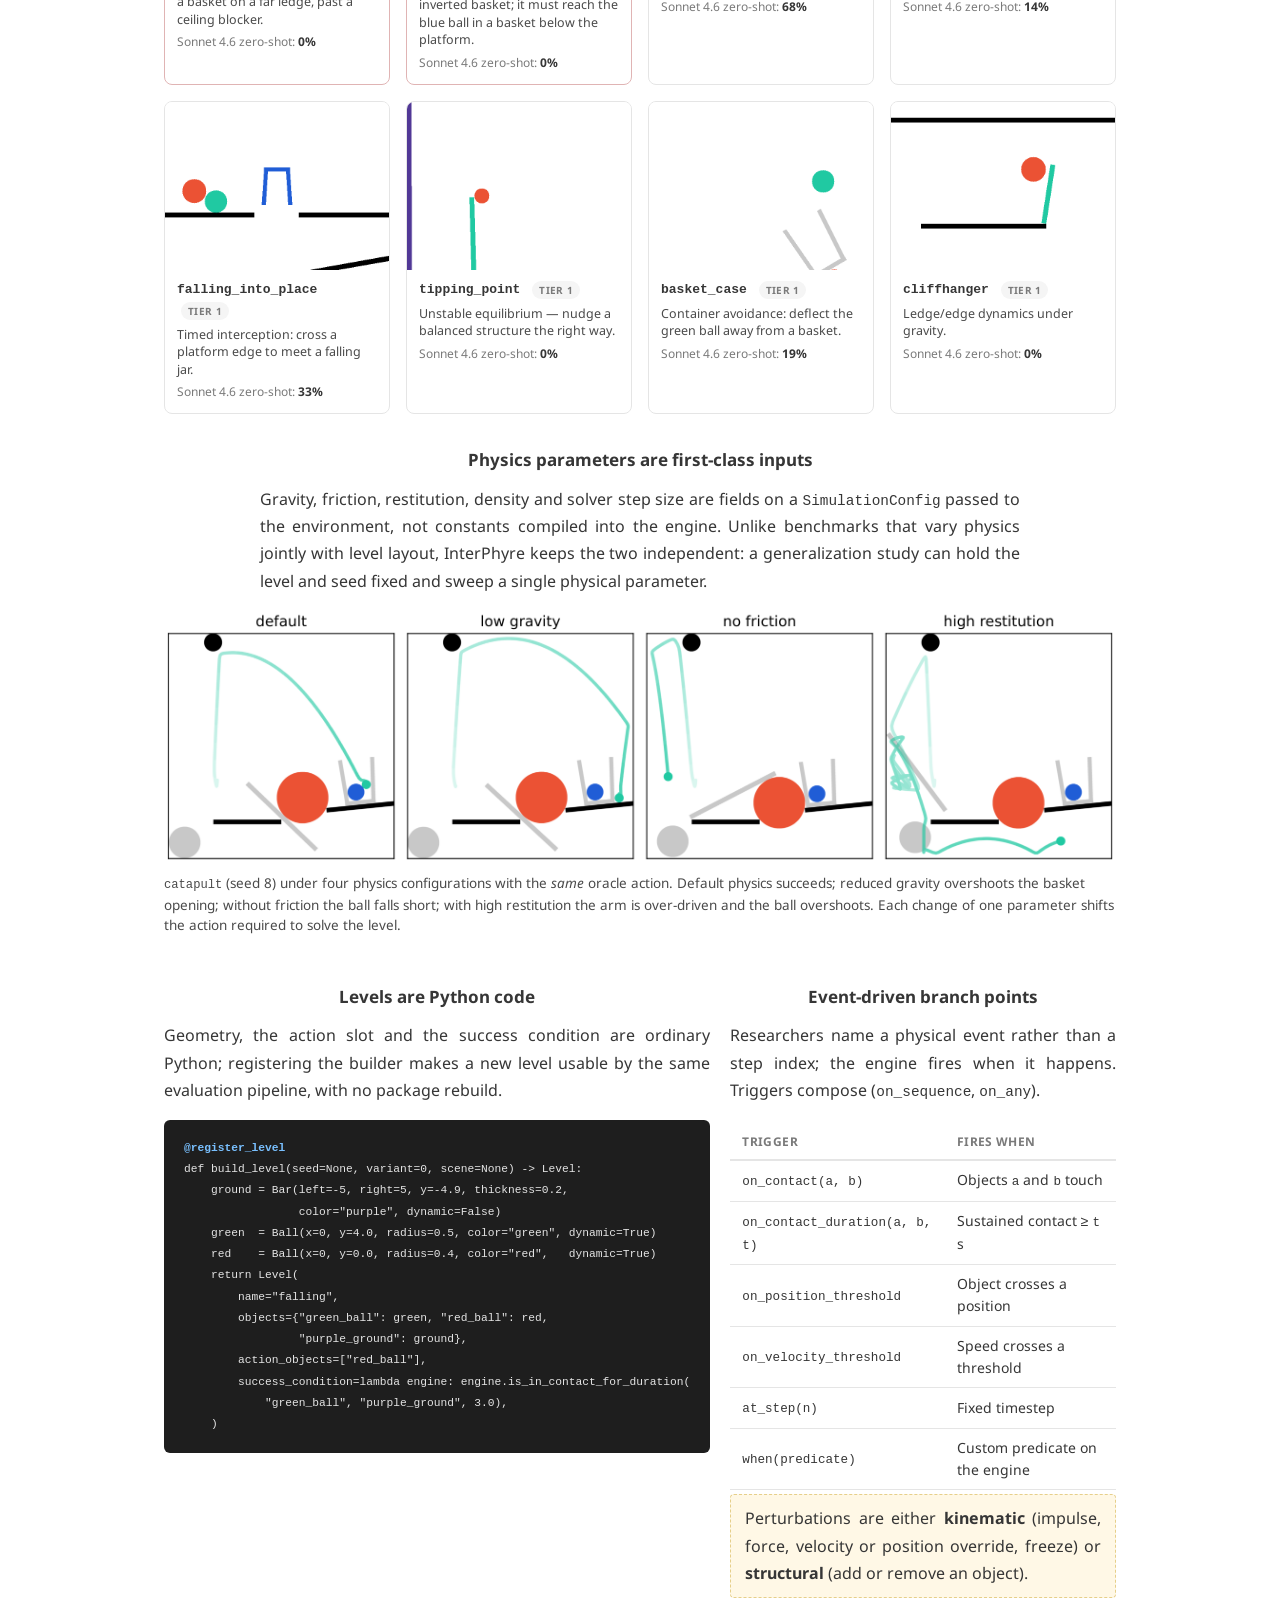
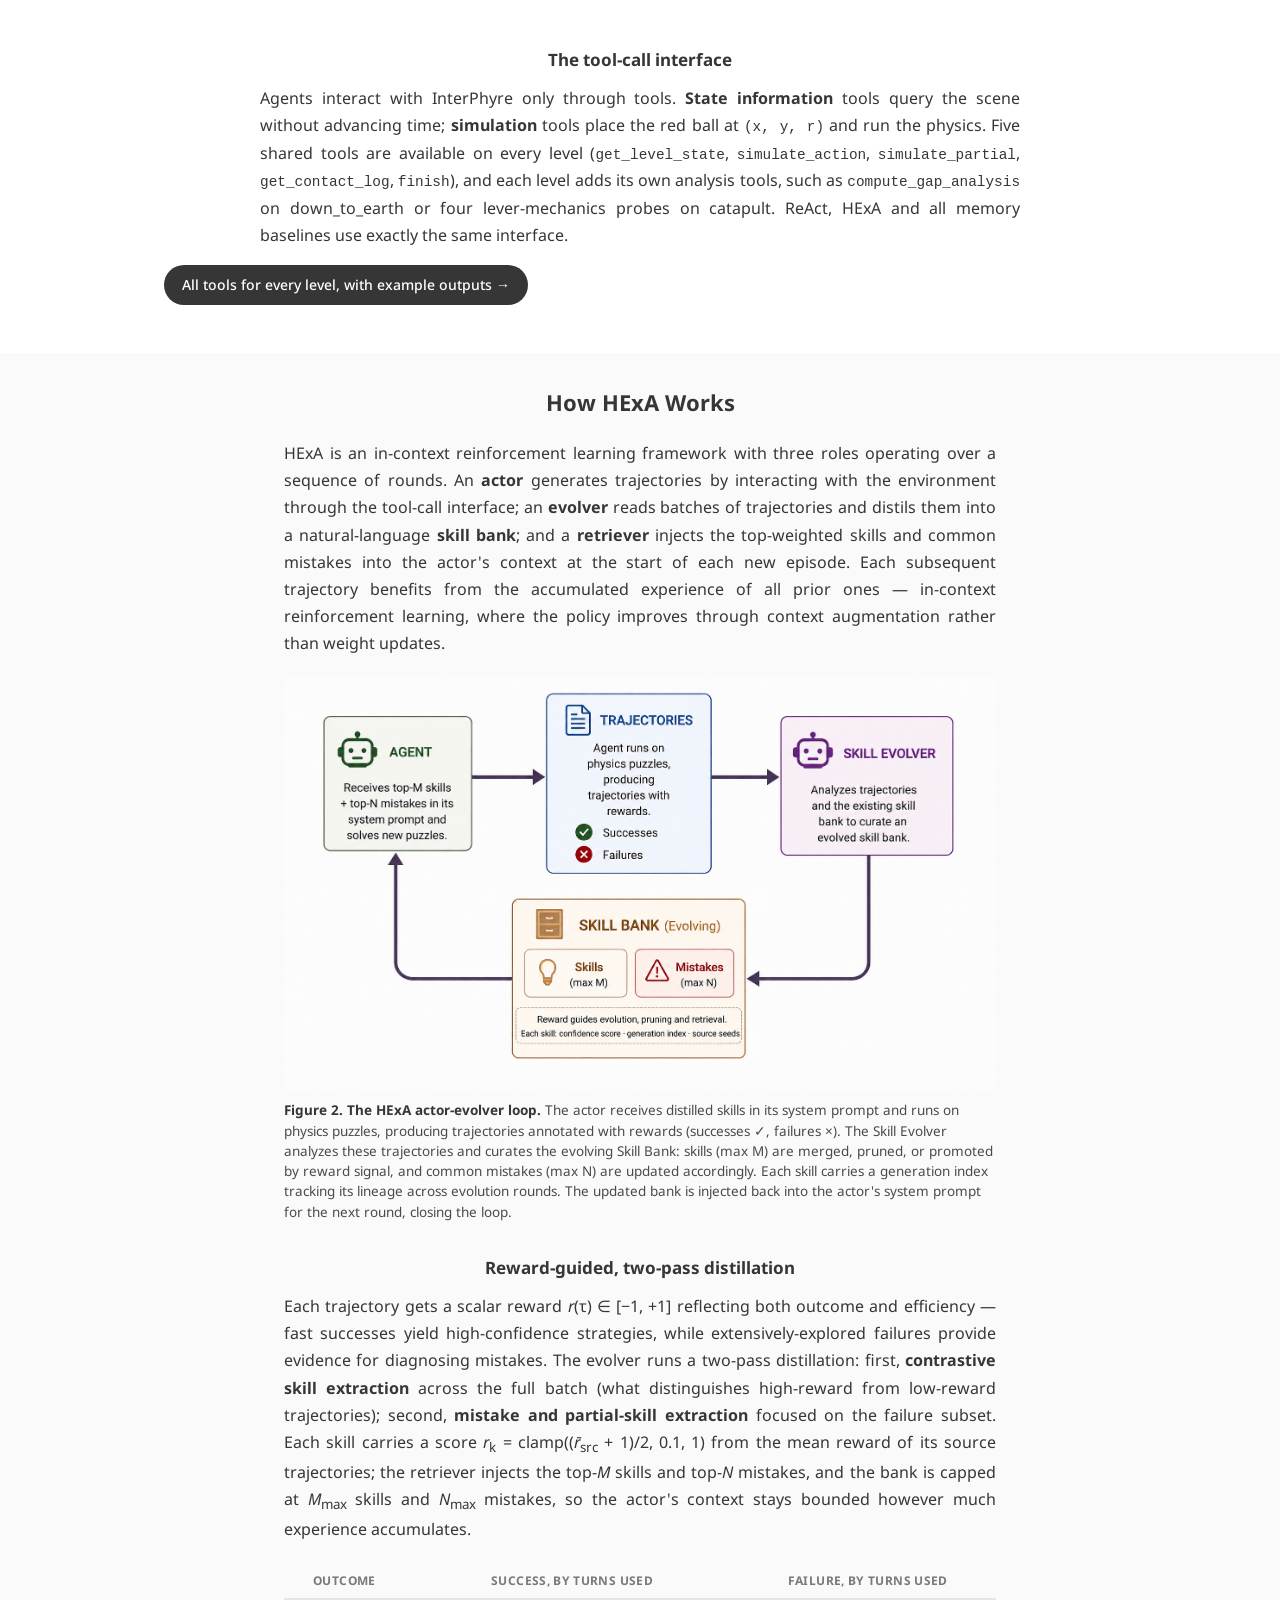
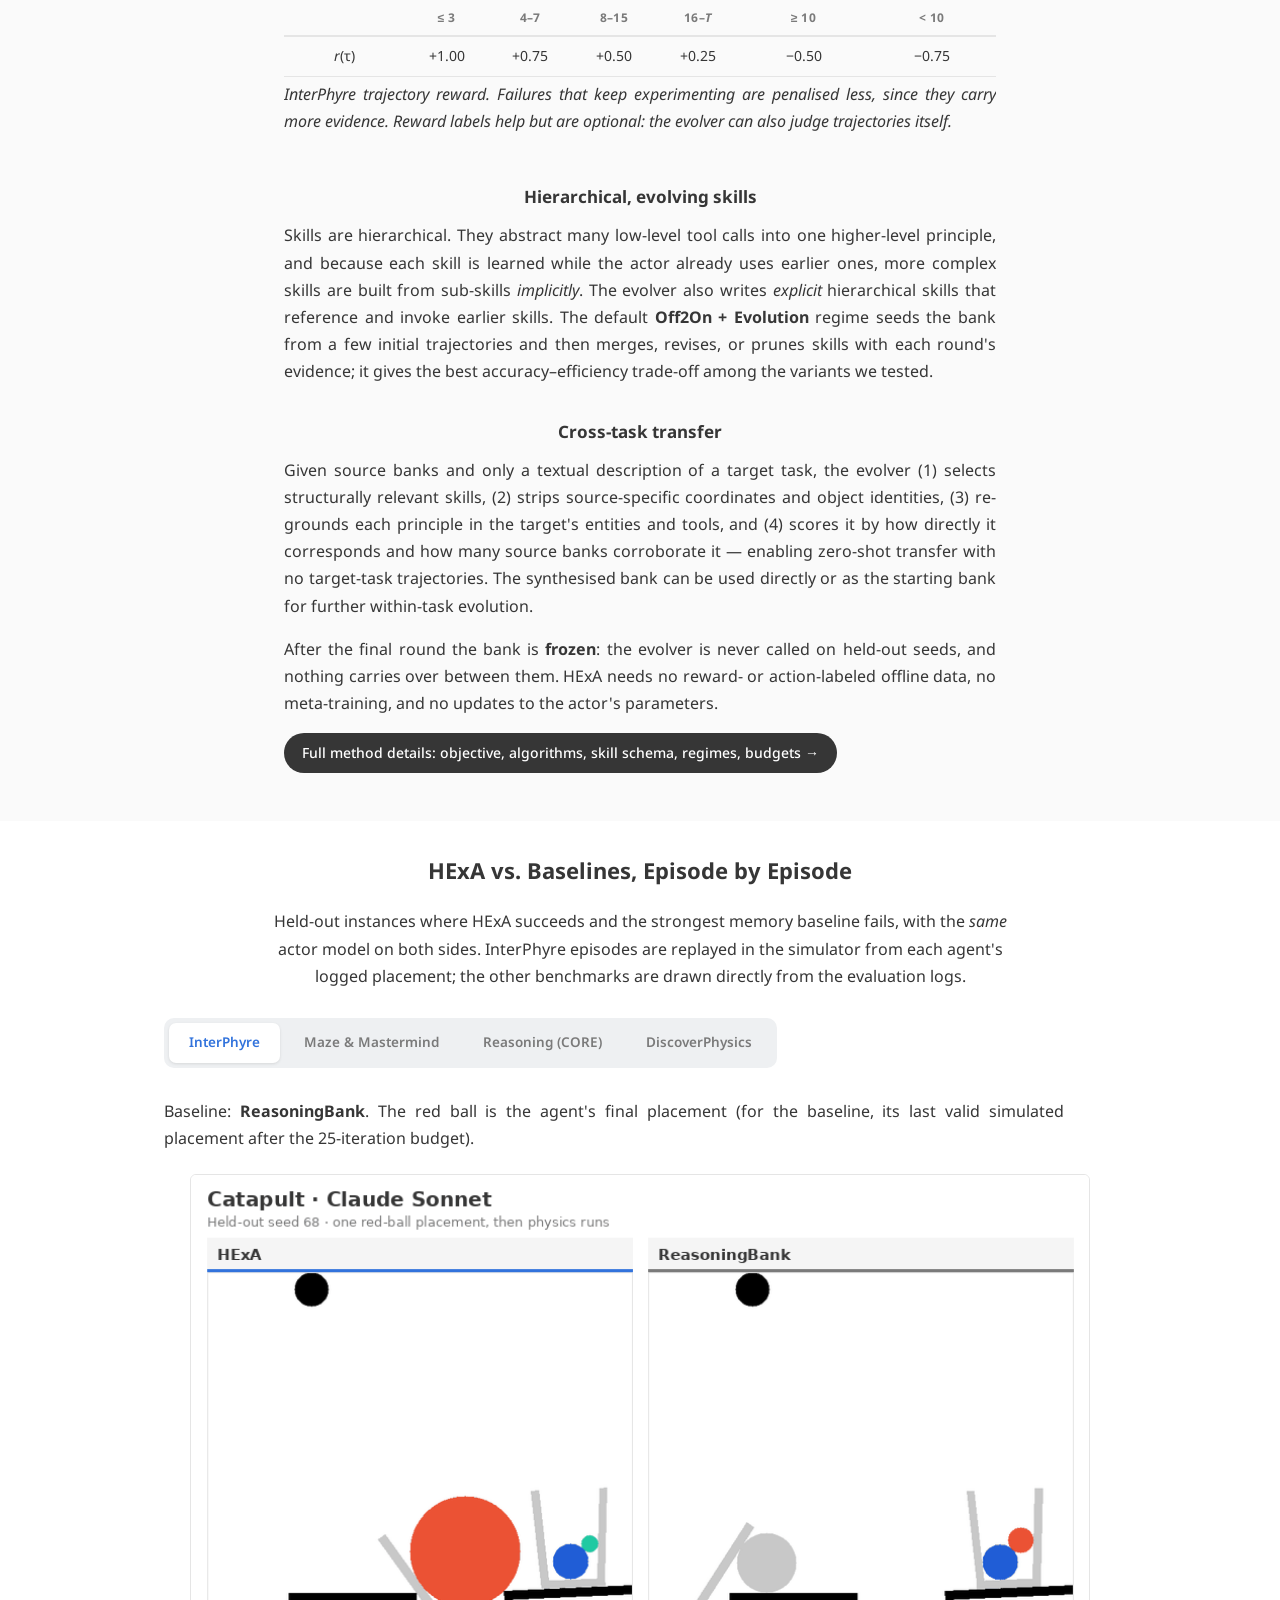
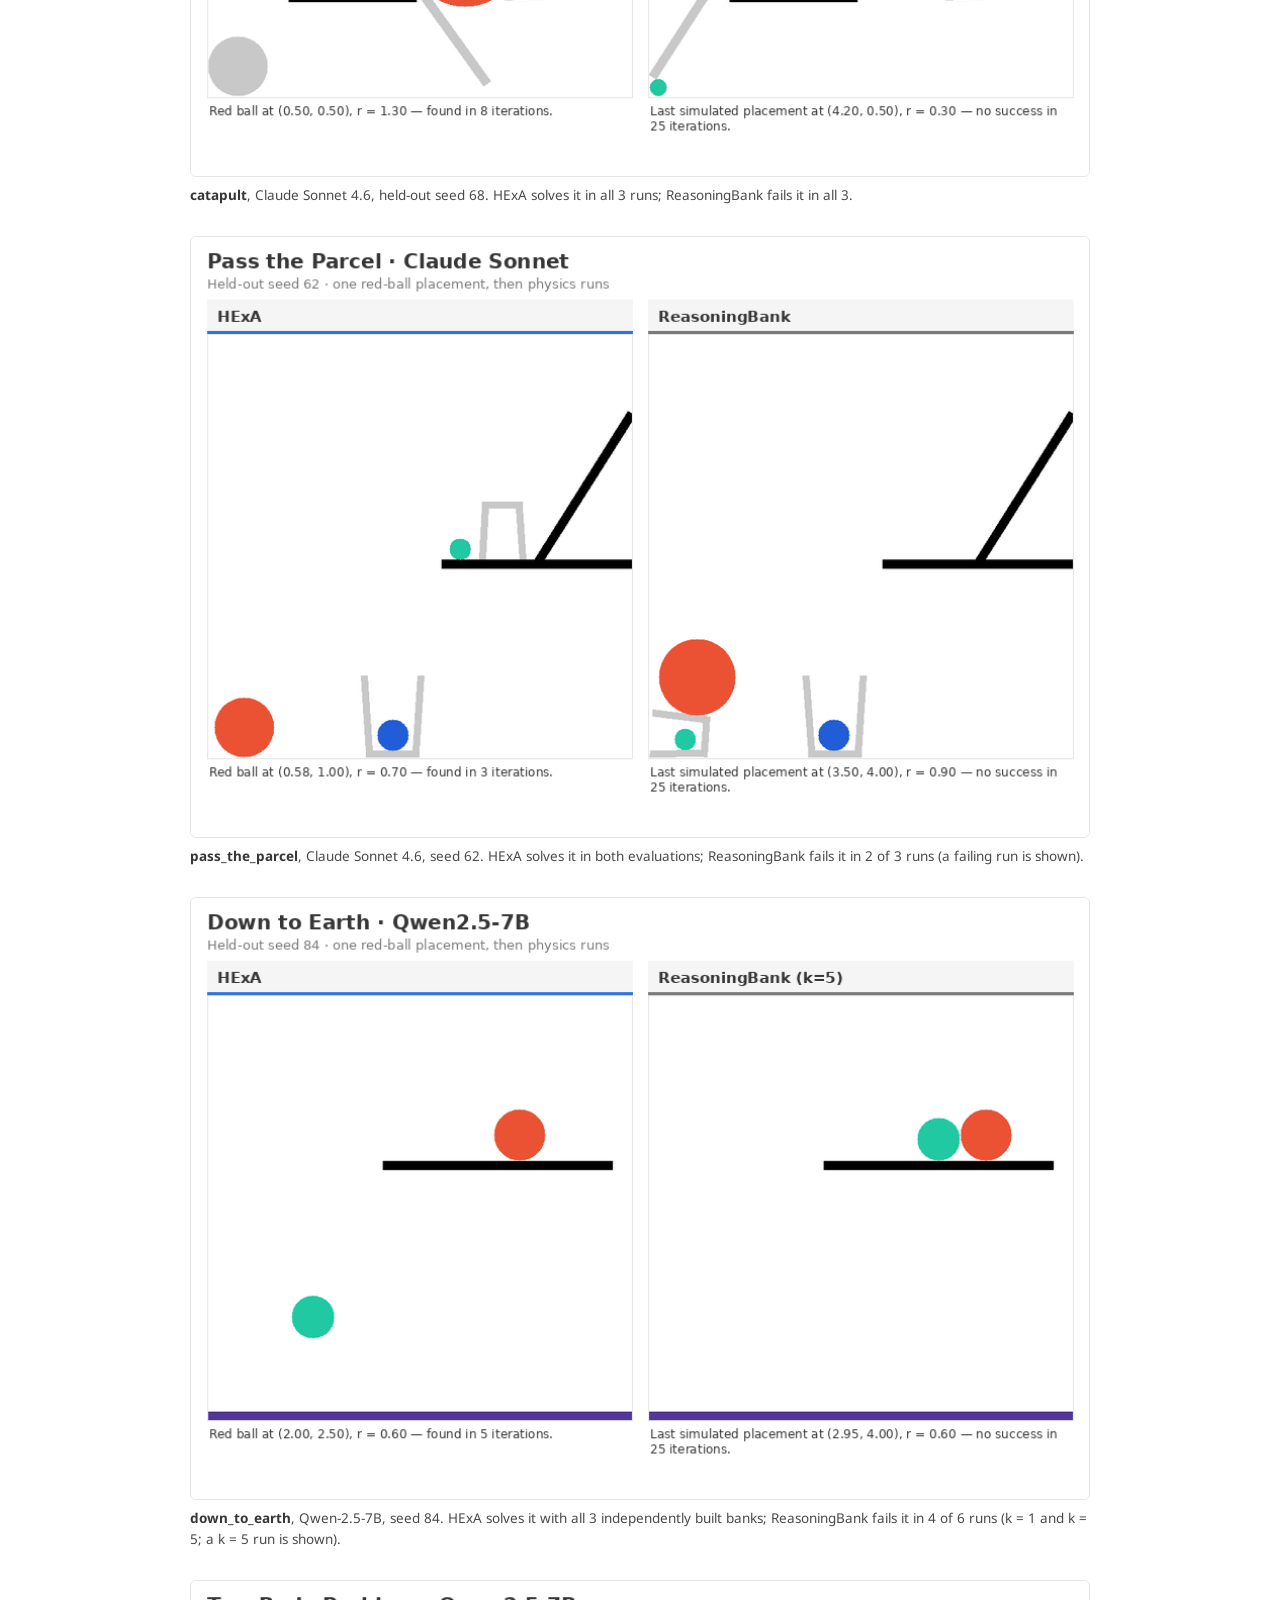
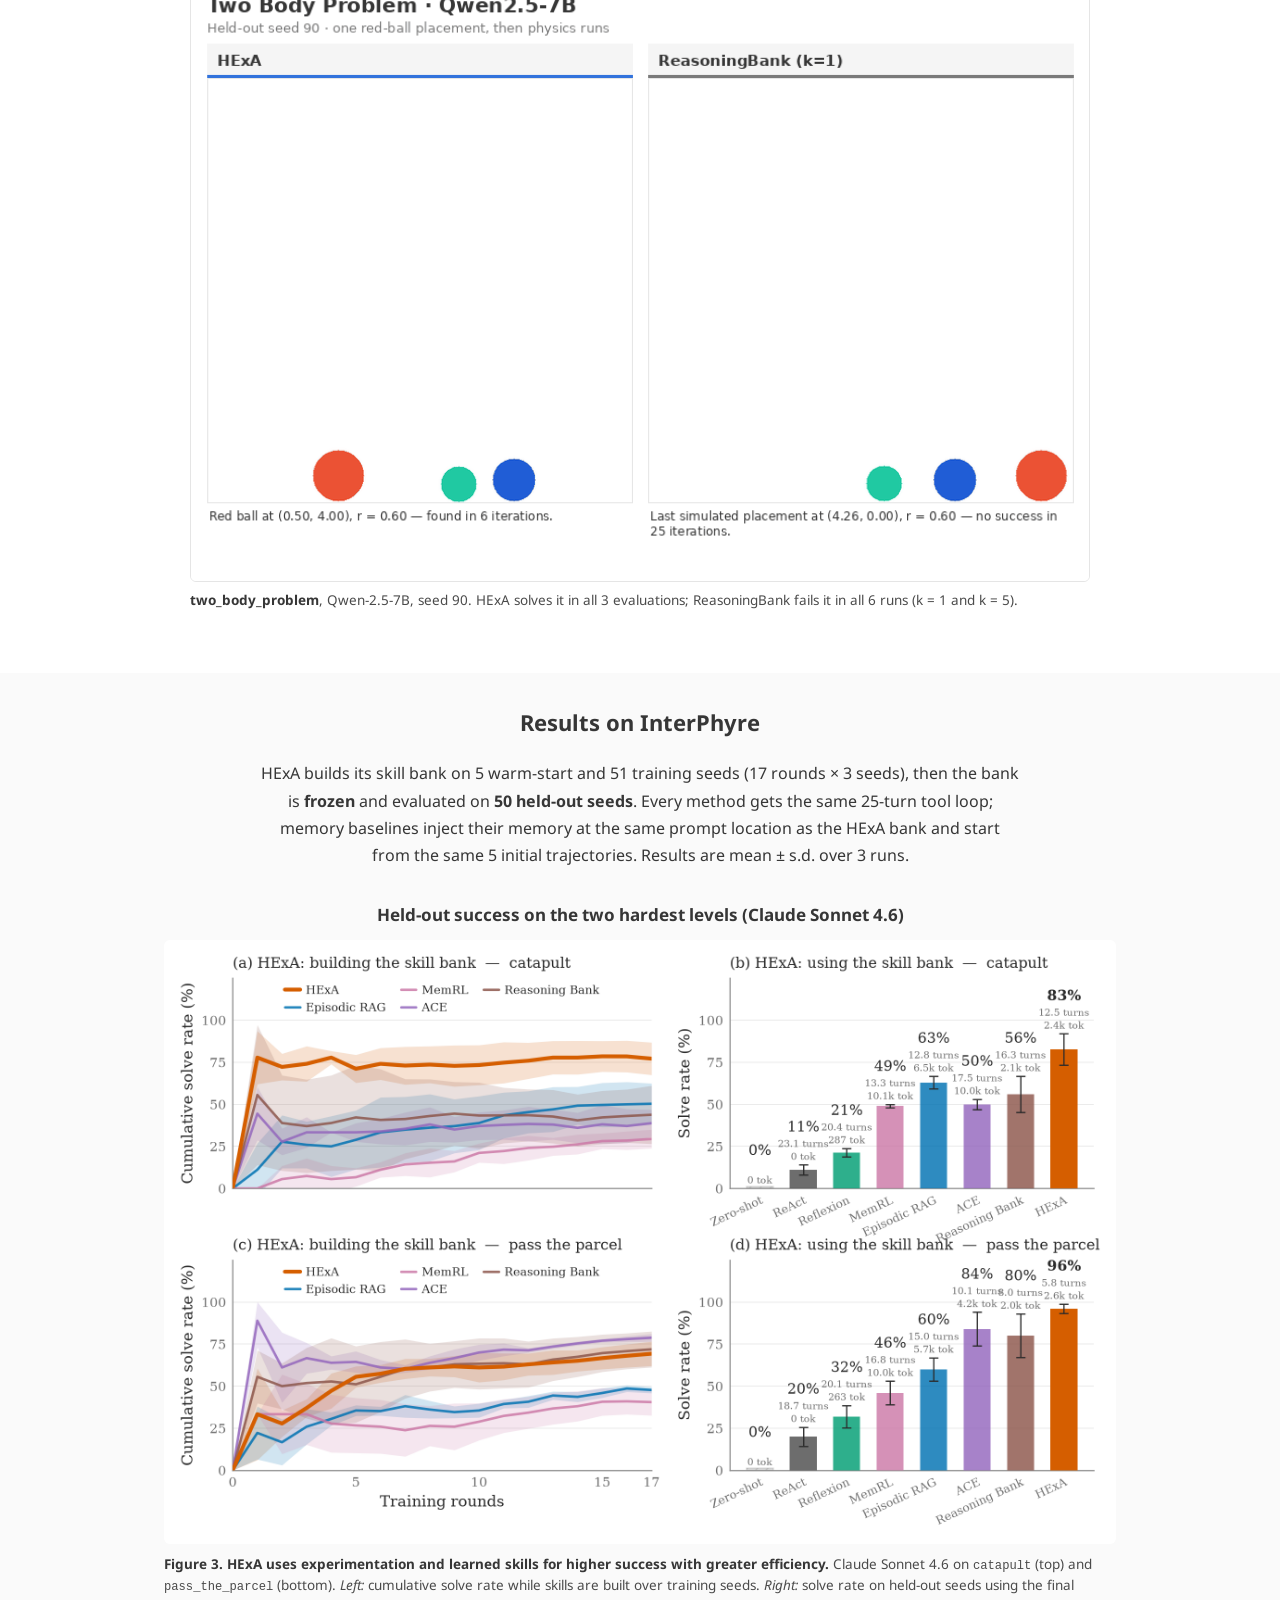
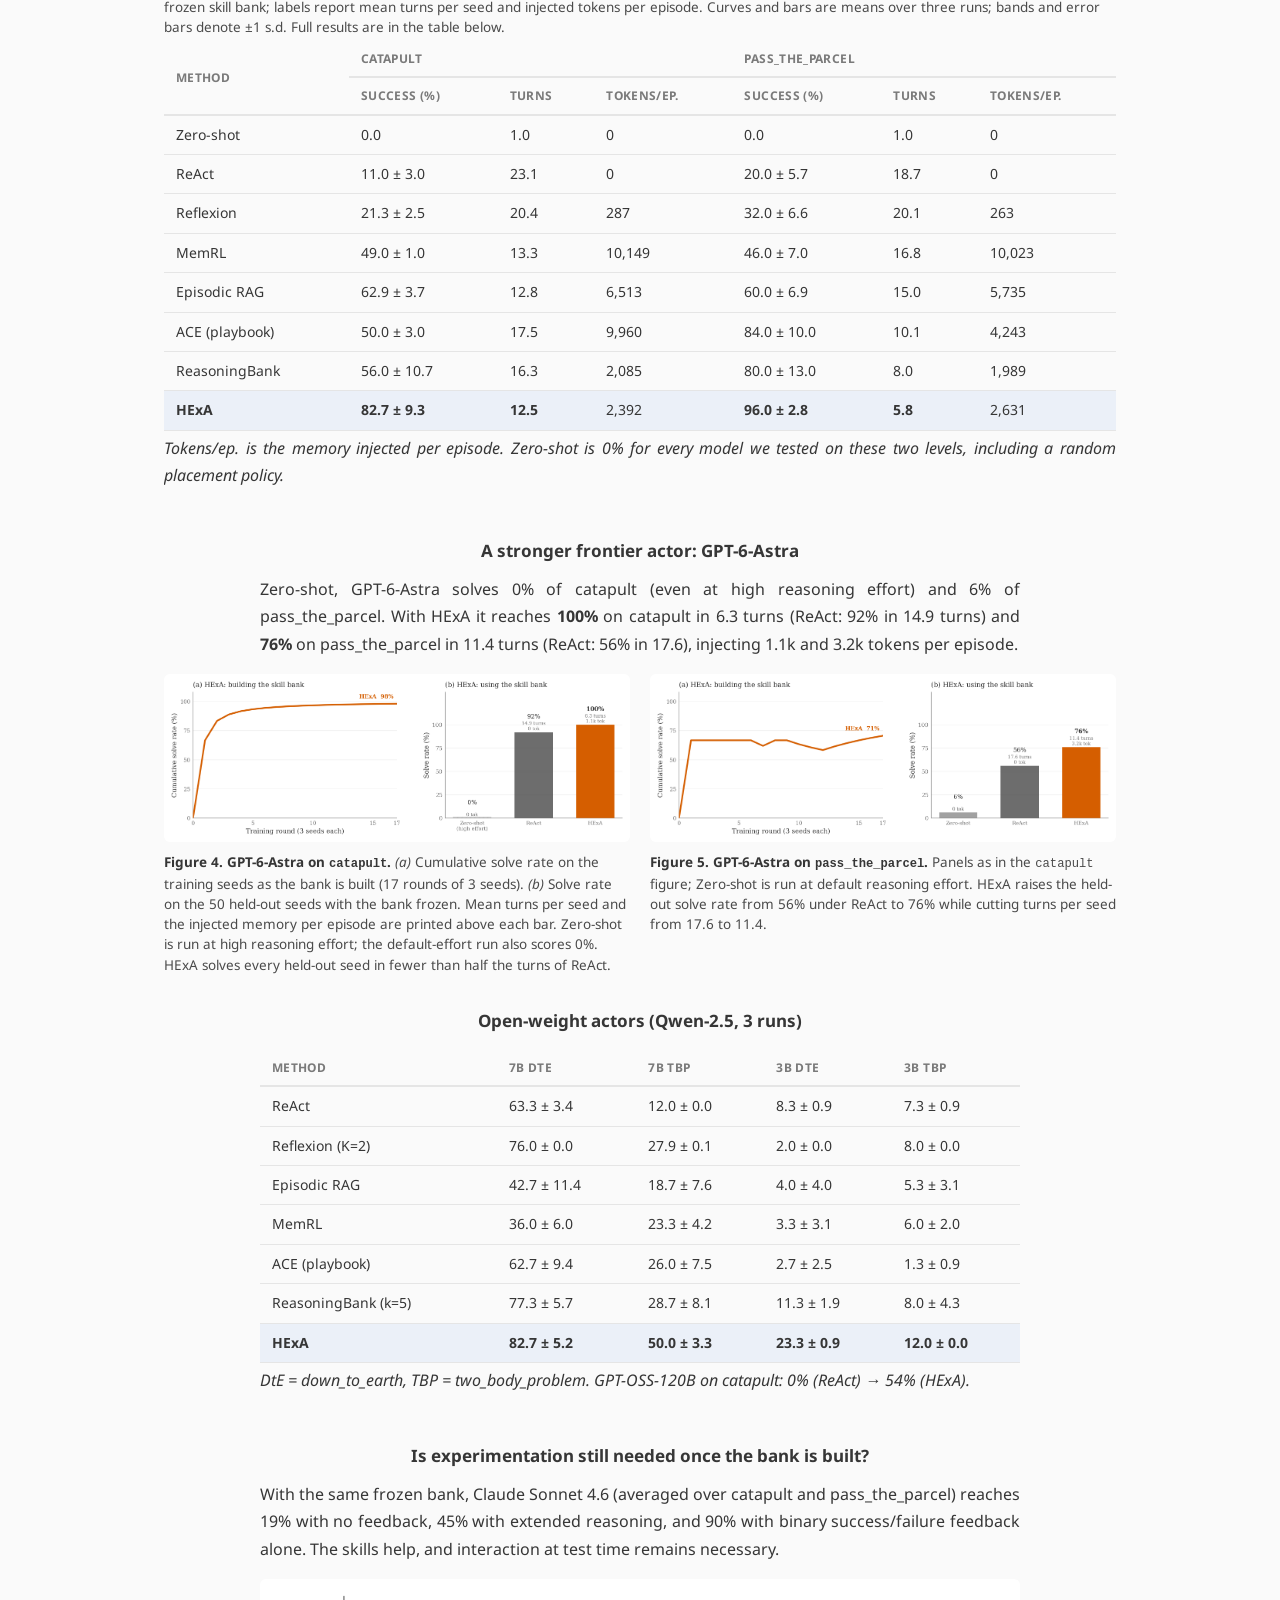
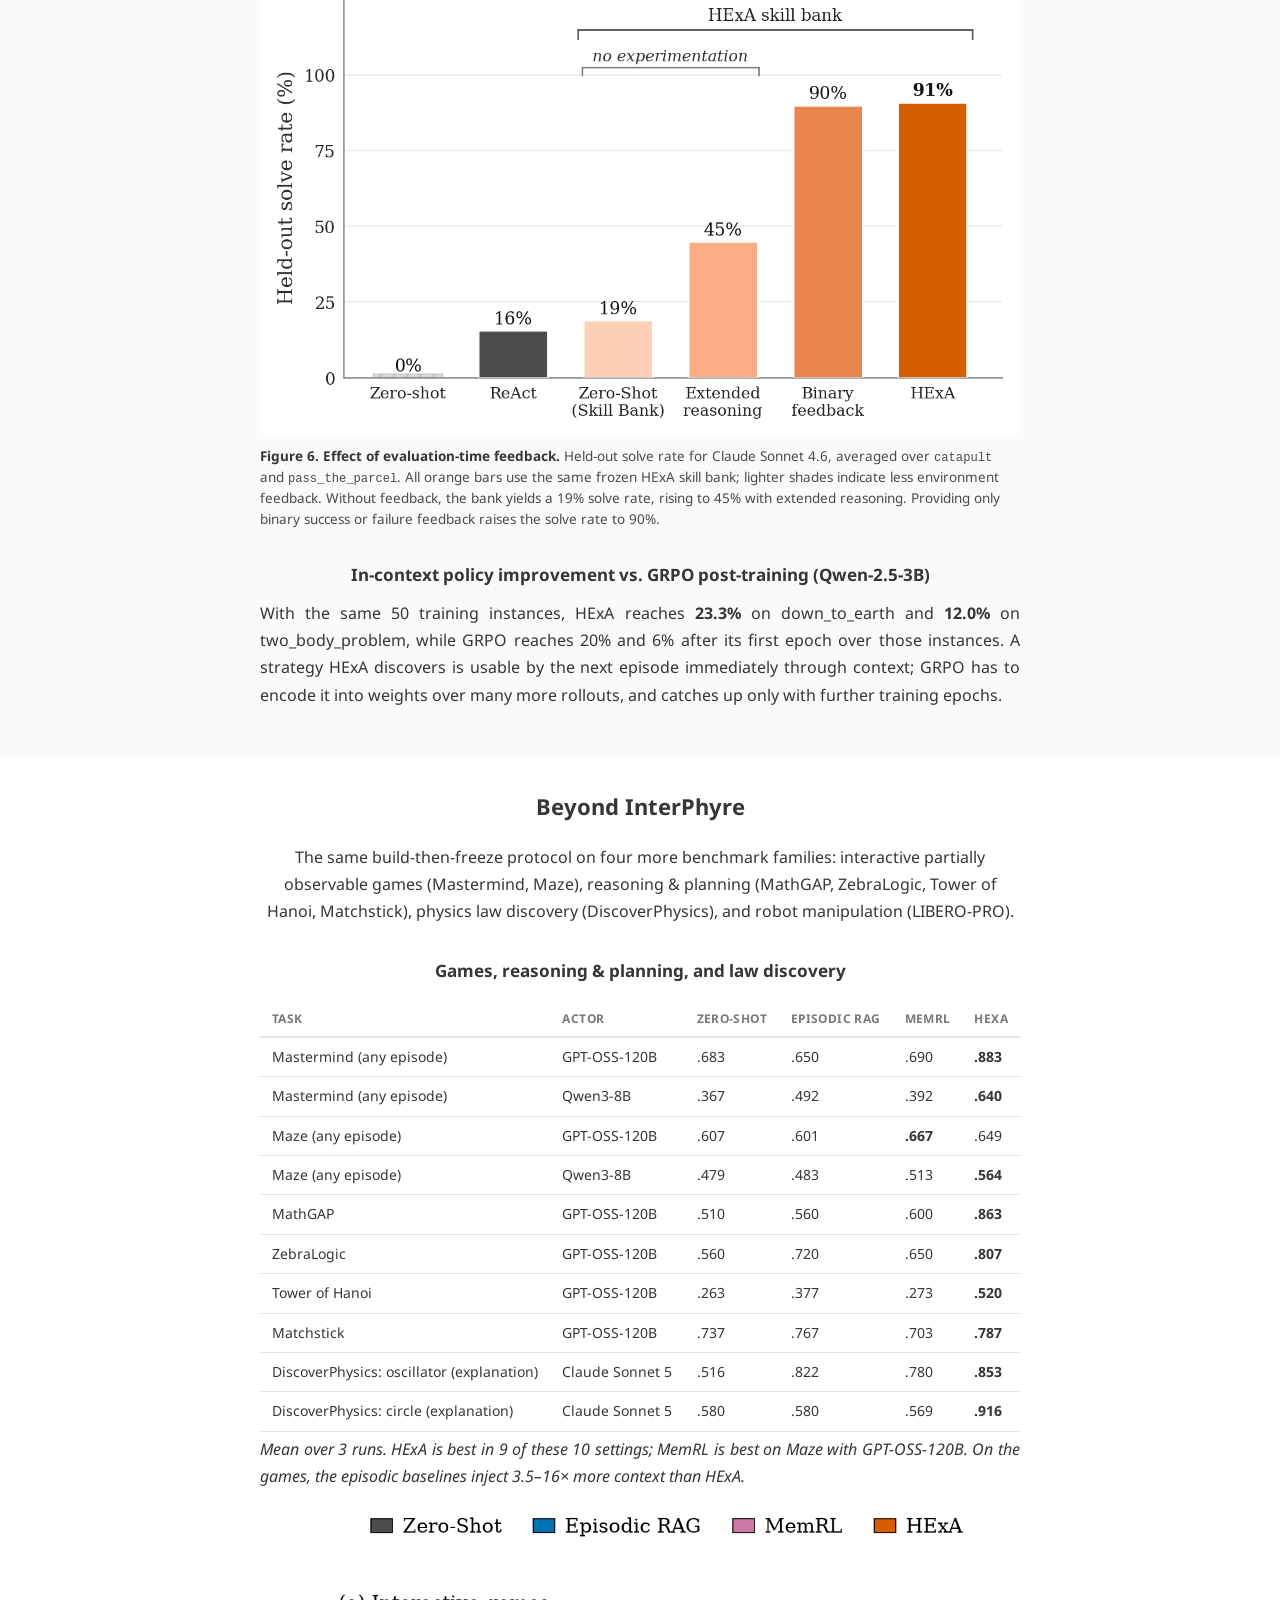
==== commit 2ecea3ef: "Teaser animation: parallel independent episodes, stacked per-task skill banks, K-task labels - ReAct" ====
--- a/index.html
+++ b/index.html
@@ -18,7 +18,7 @@
   <link rel="preconnect" href="https://fonts.gstatic.com" crossorigin>
   <link href="https://fonts.googleapis.com/css2?family=Noto+Sans:wght@400;500;700&family=Noto+Serif:ital,wght@0,400;0,700;1,400&family=Google+Sans:wght@500;700&display=swap" rel="stylesheet">
 
-  <link rel="stylesheet" href="style.css?v=20261126b" />
+  <link rel="stylesheet" href="style.css?v=20261126c" />
 </head>
 <body>
 
@@ -1323,6 +1323,6 @@
     </div>
   </footer>
 
-  <script src="assets/hexa_teaser.js?v=20261126b" defer></script>
+  <script src="assets/hexa_teaser.js?v=20261126c" defer></script>
 </body>
 </html>
--- a/style.css
+++ b/style.css
@@ -1016,3 +1016,4 @@
 .tz-sub { font-size: 72%; }
 .tz-t15 { font-size: 15px; }
 .tz-nochip { display: none; }
+.tz-t10 { font-size: 10px; } .tz-t11 { font-size: 11px; }
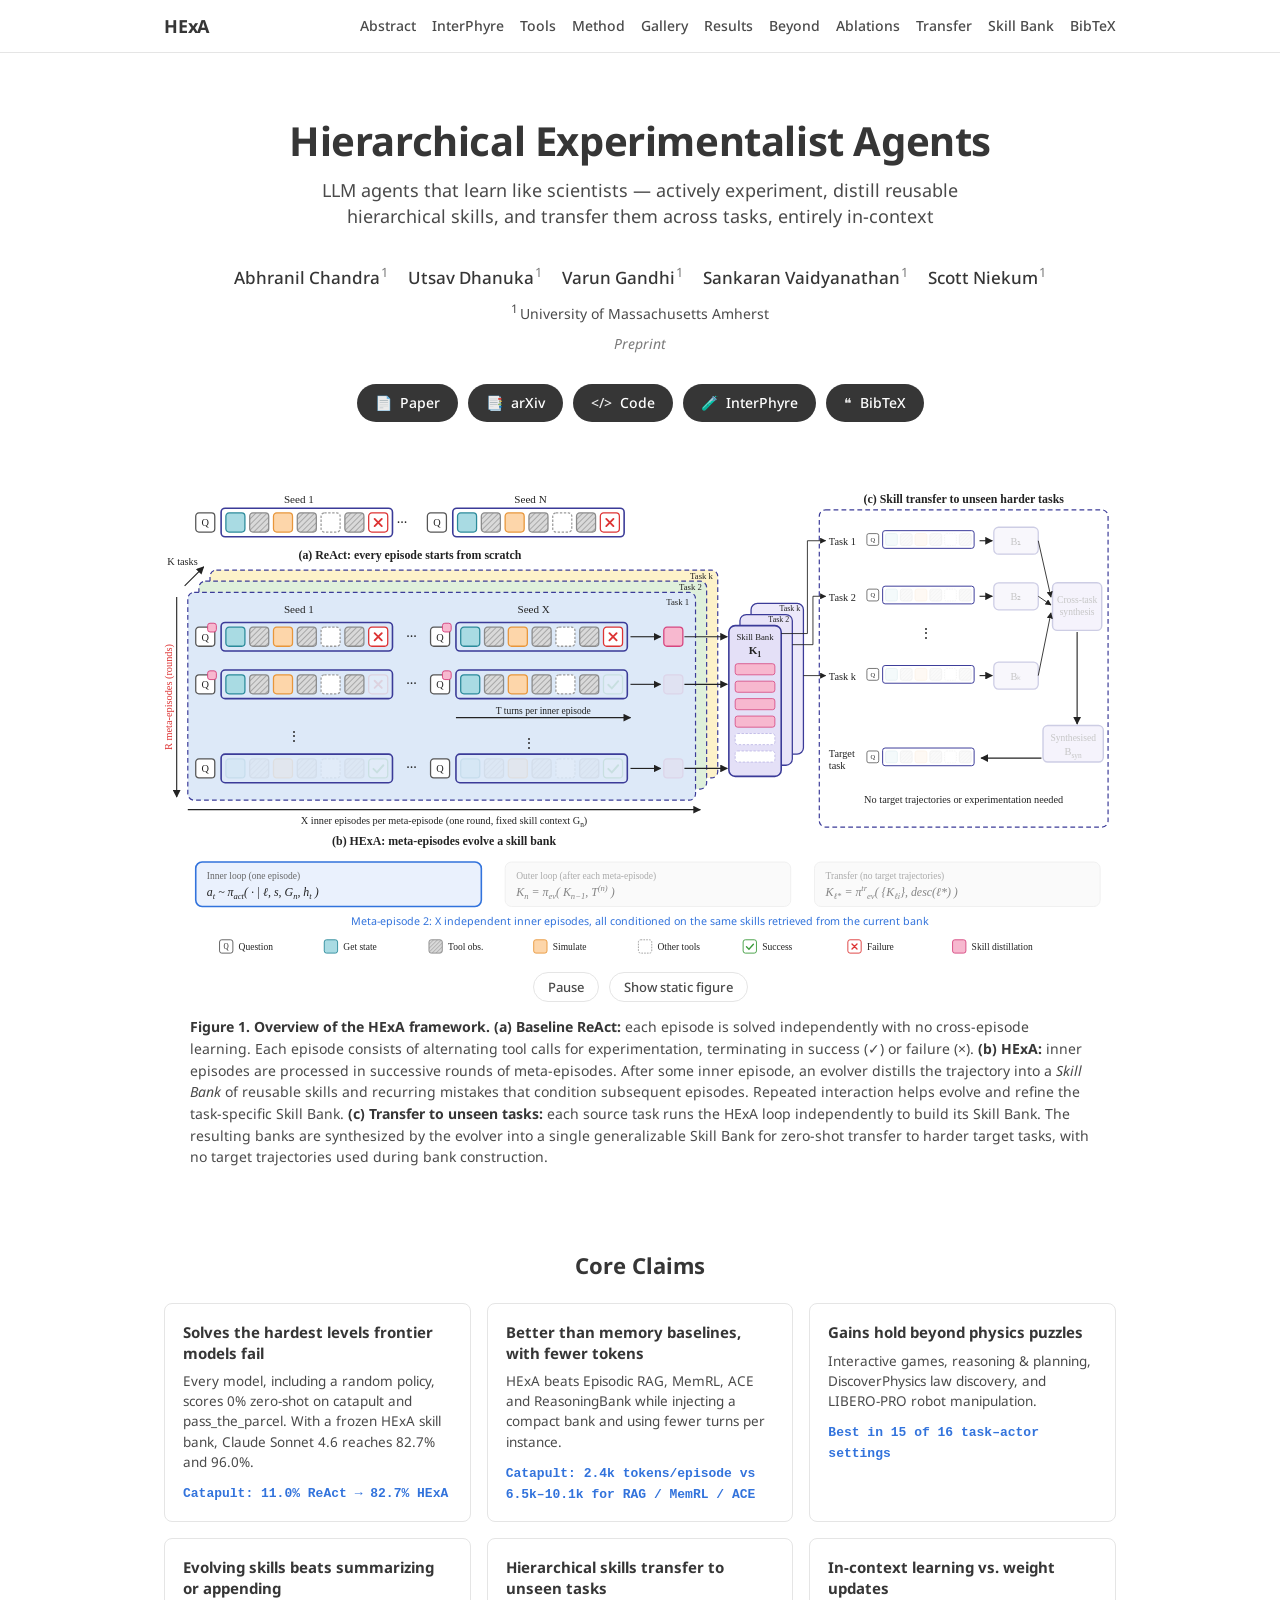
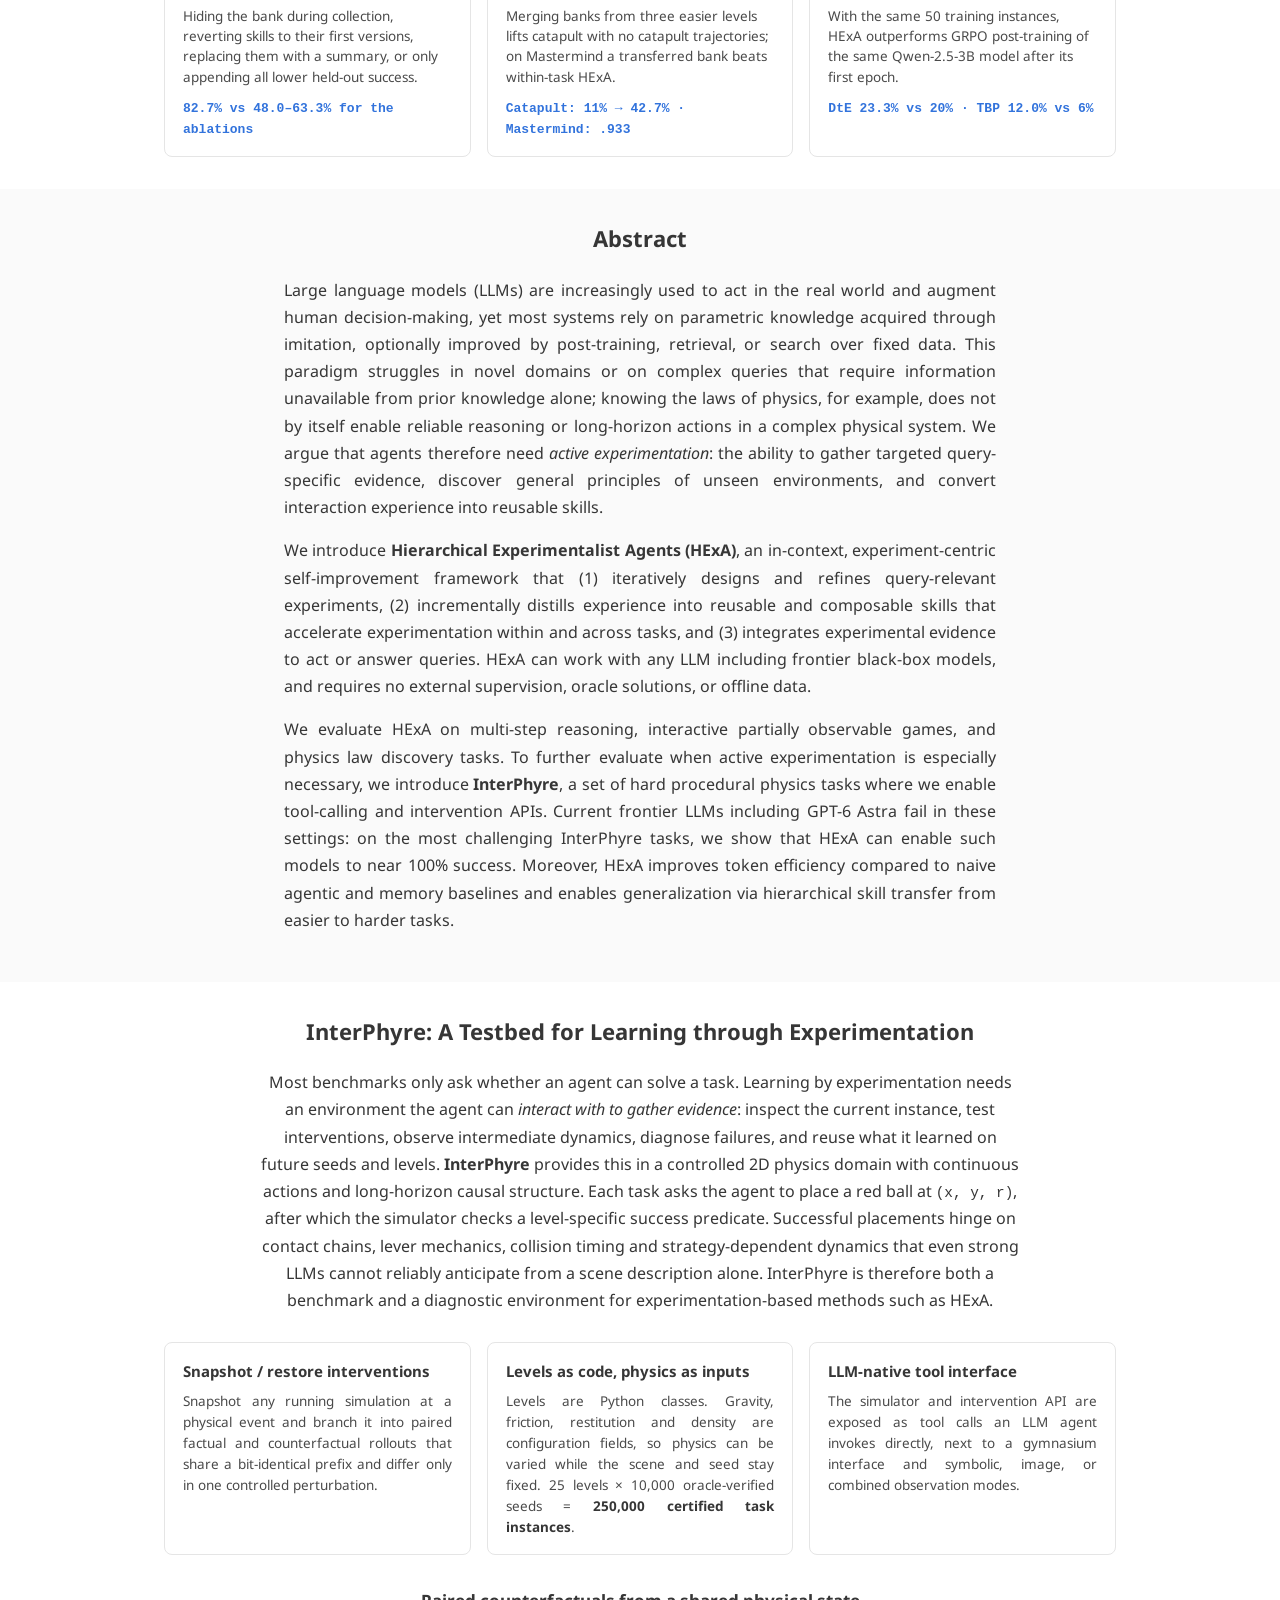
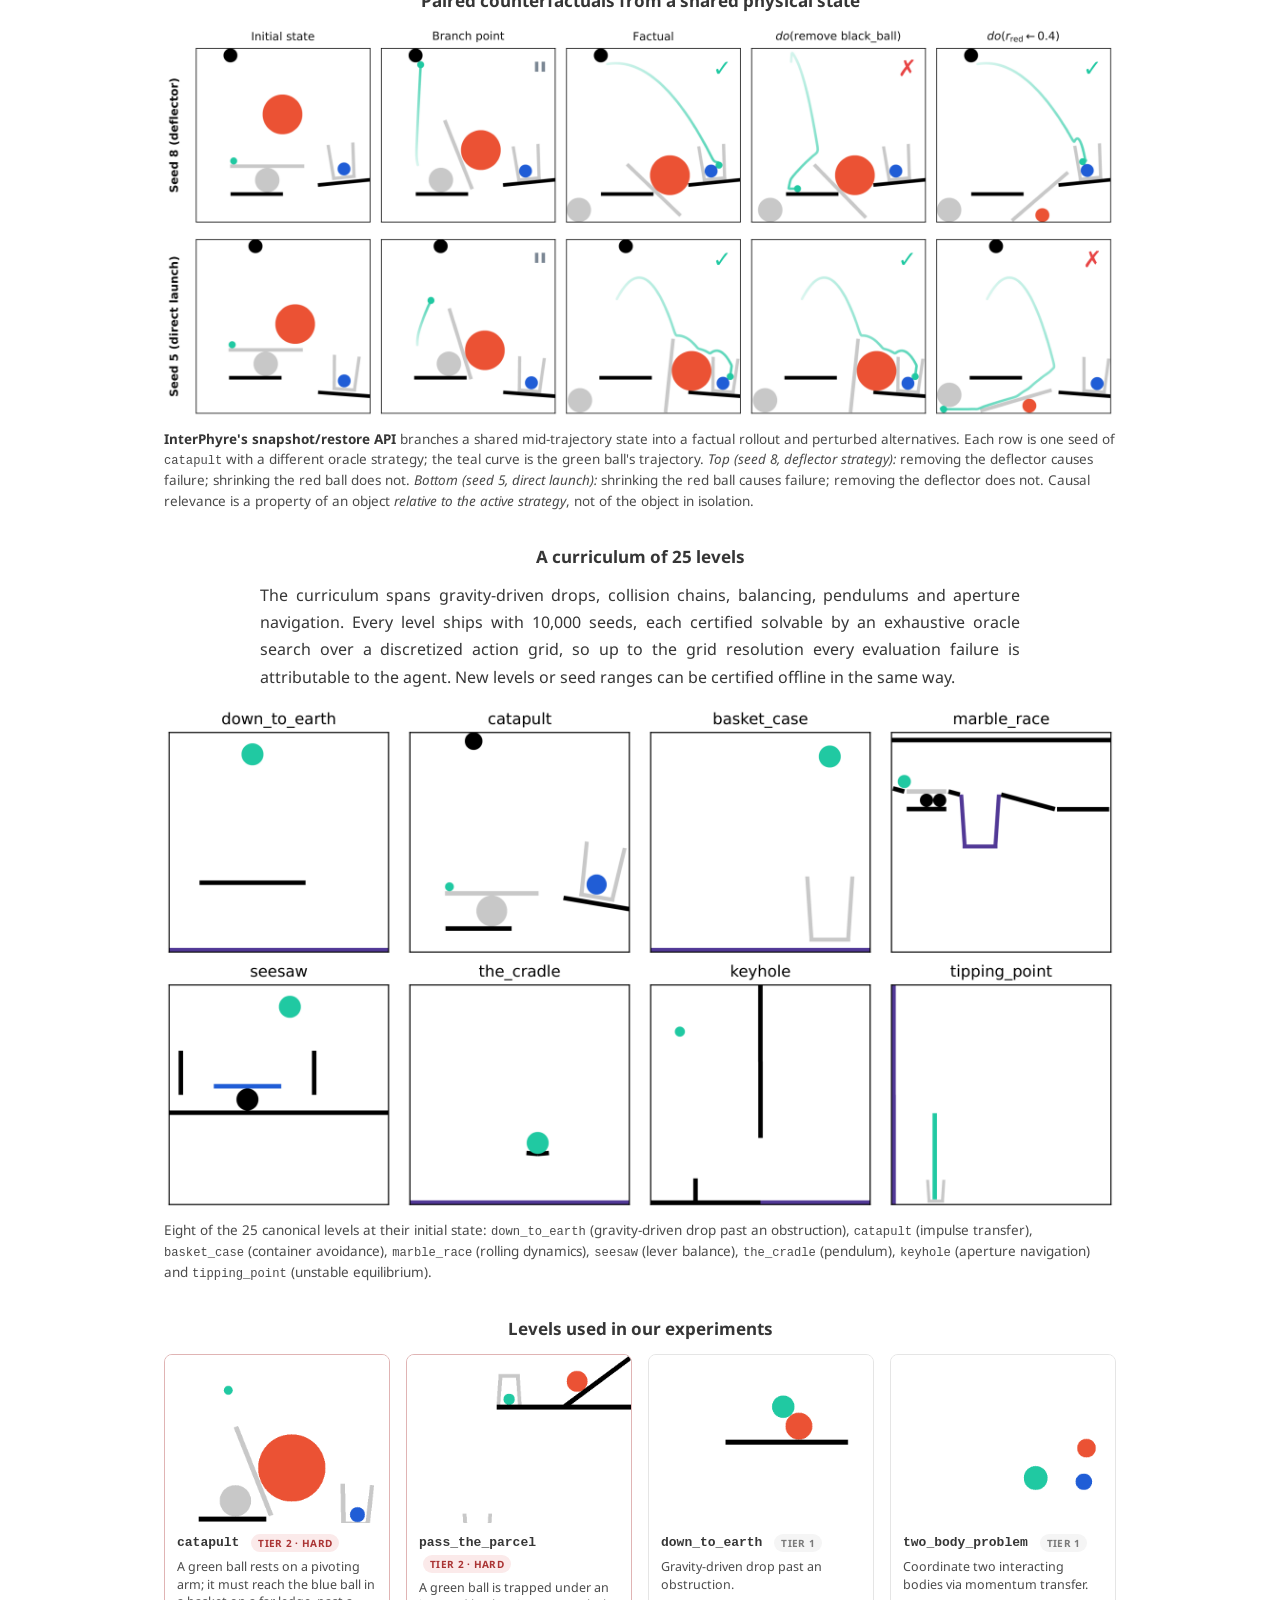
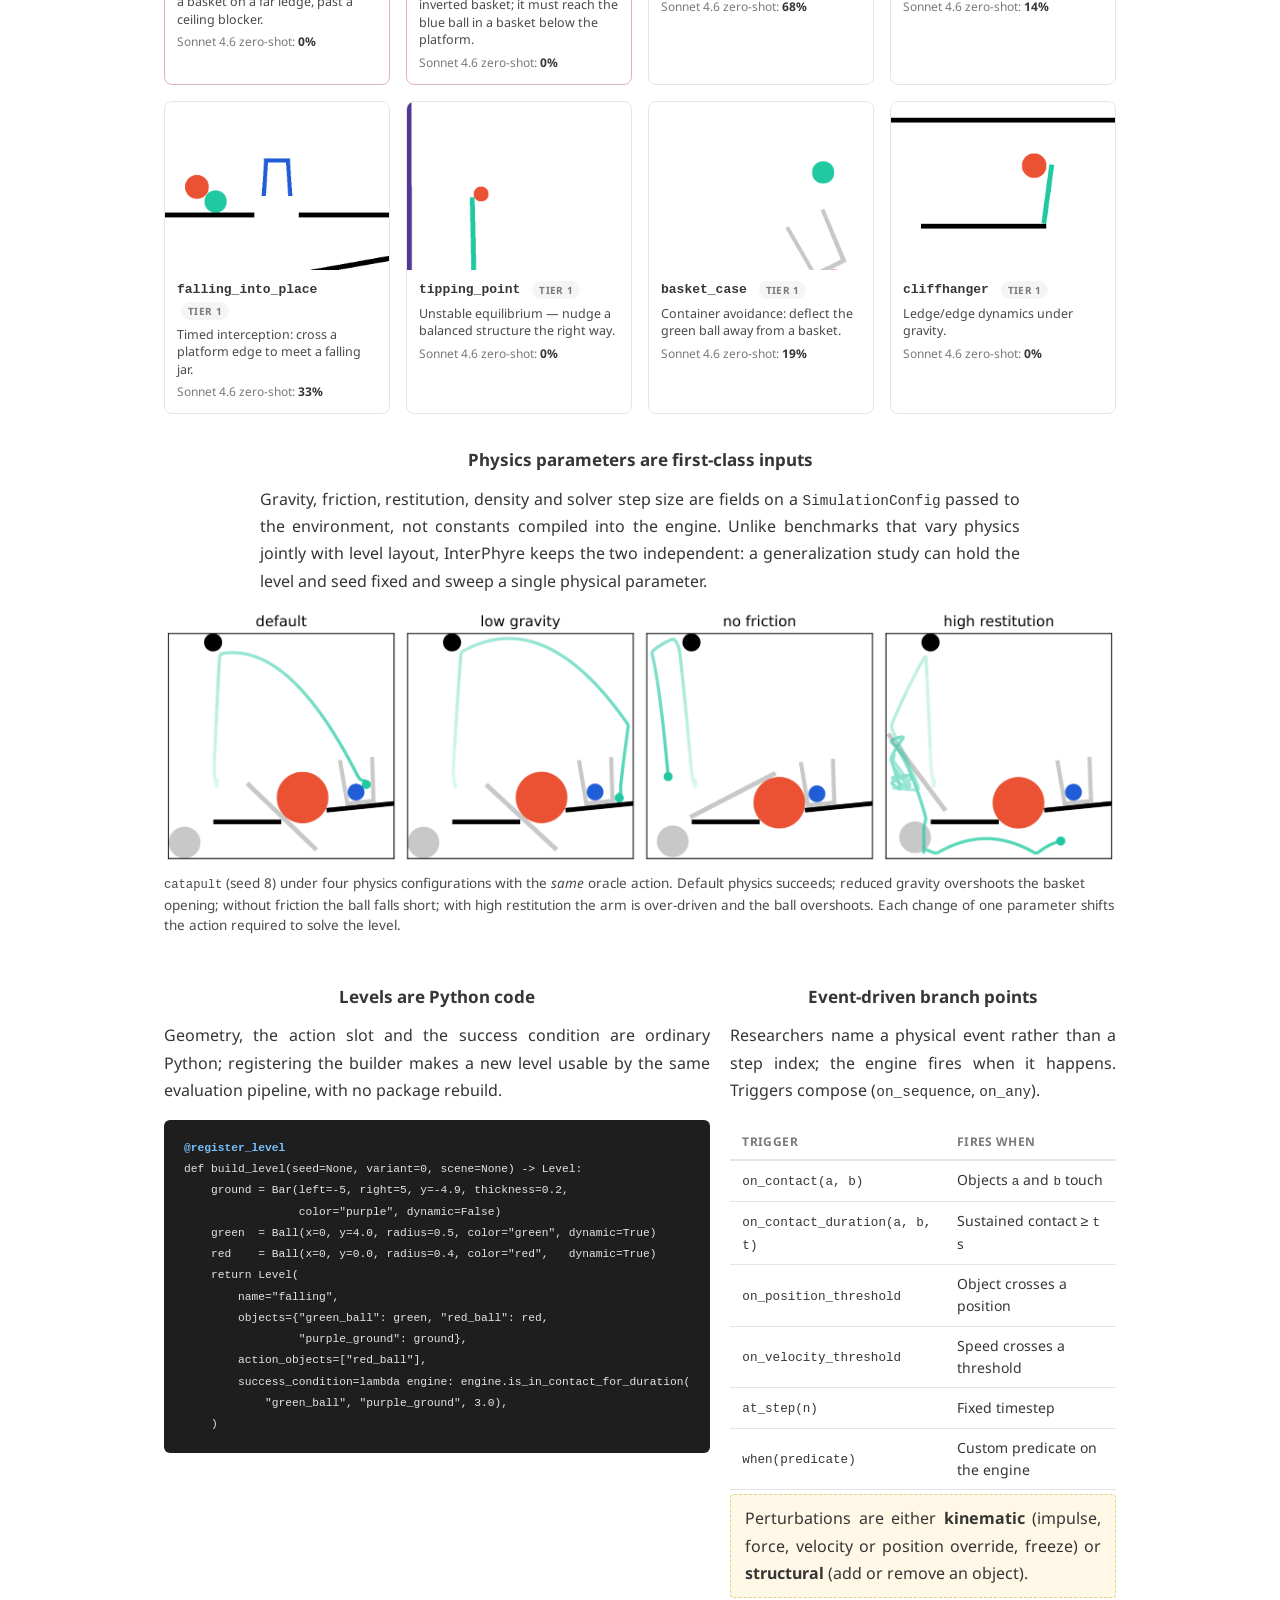
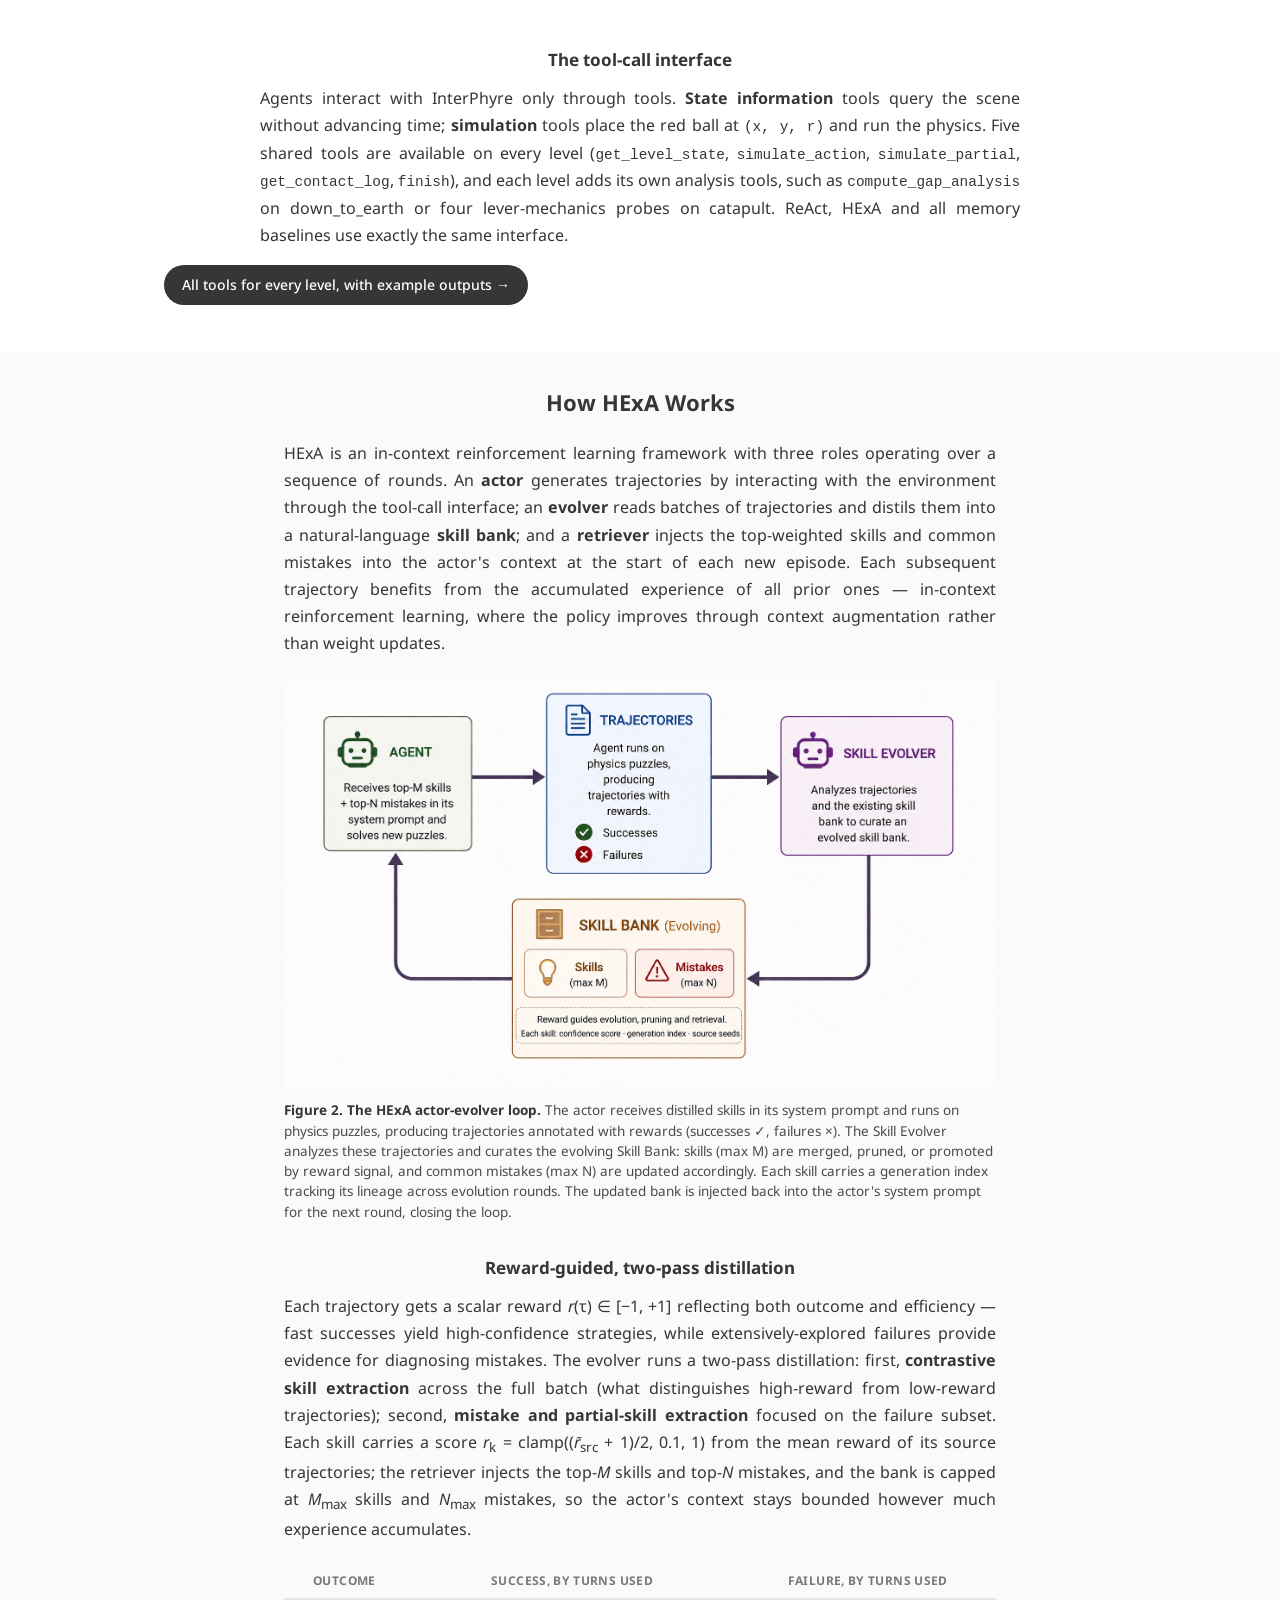
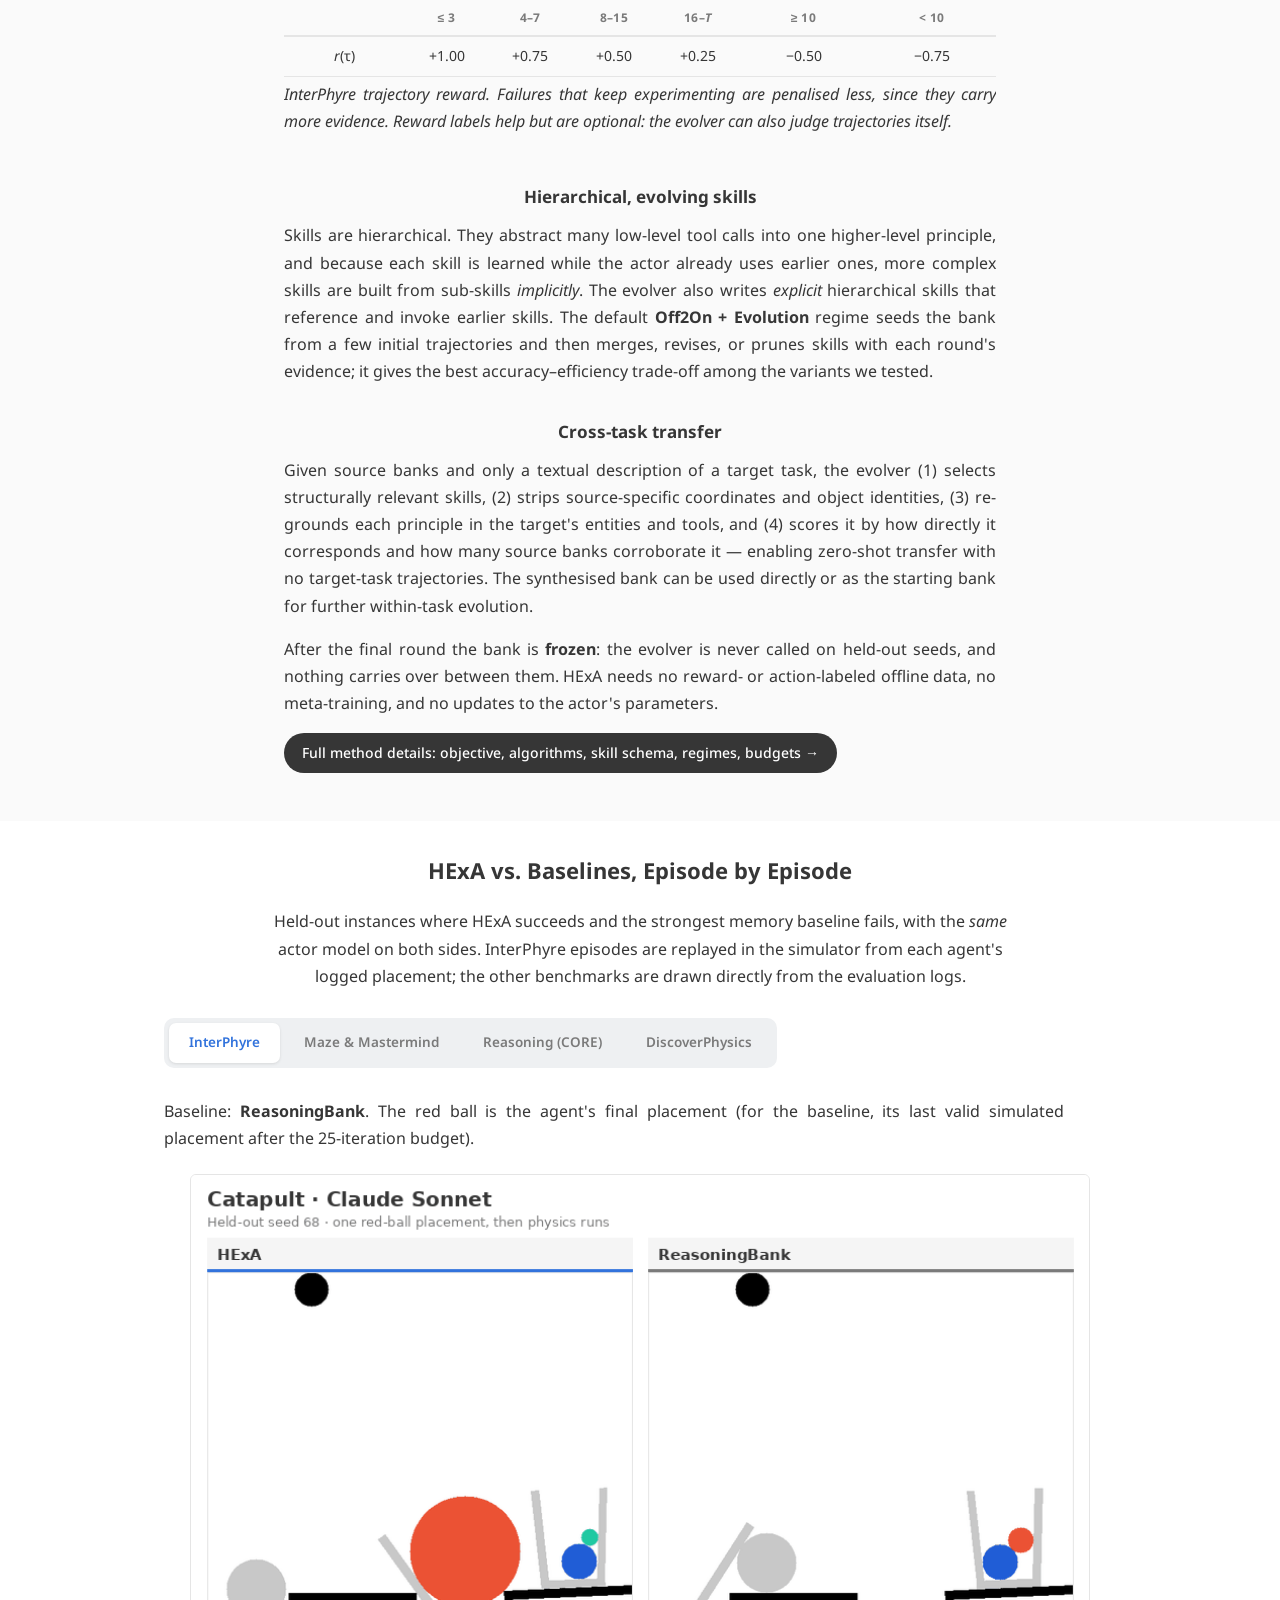
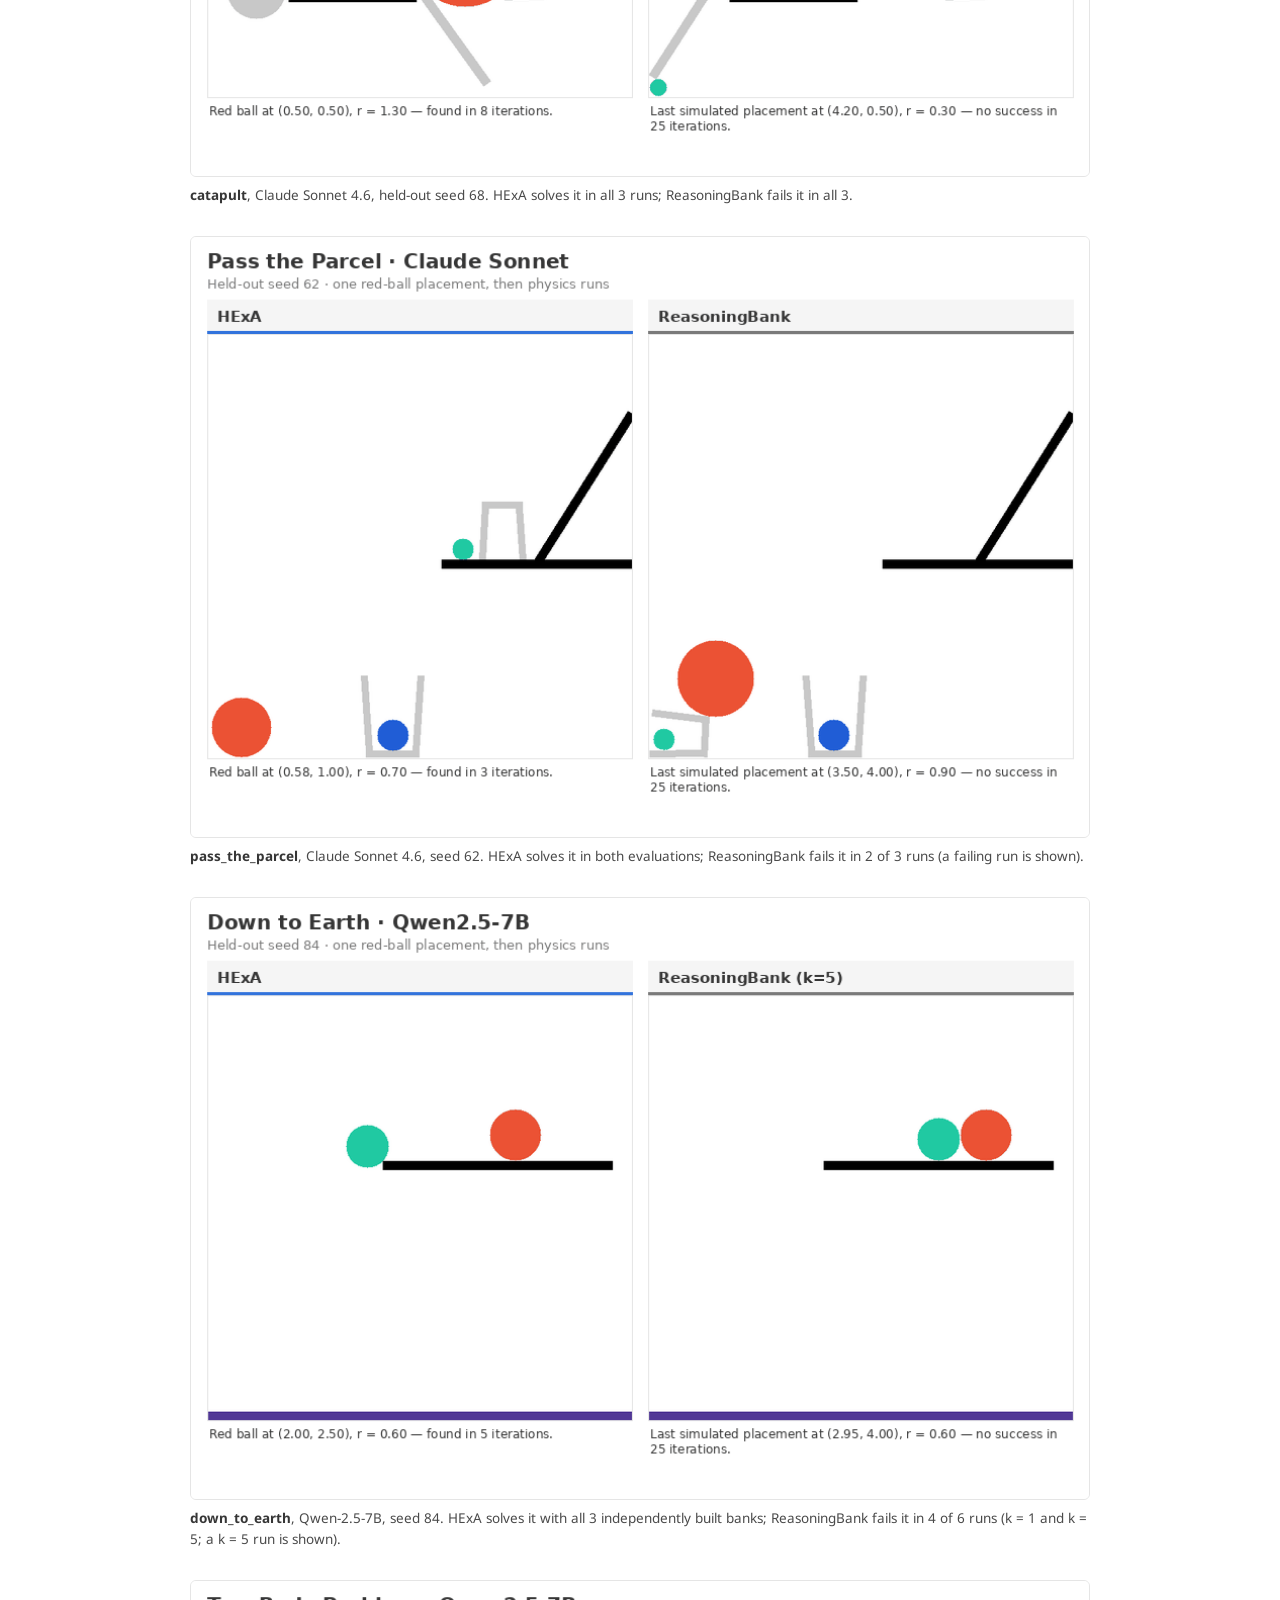
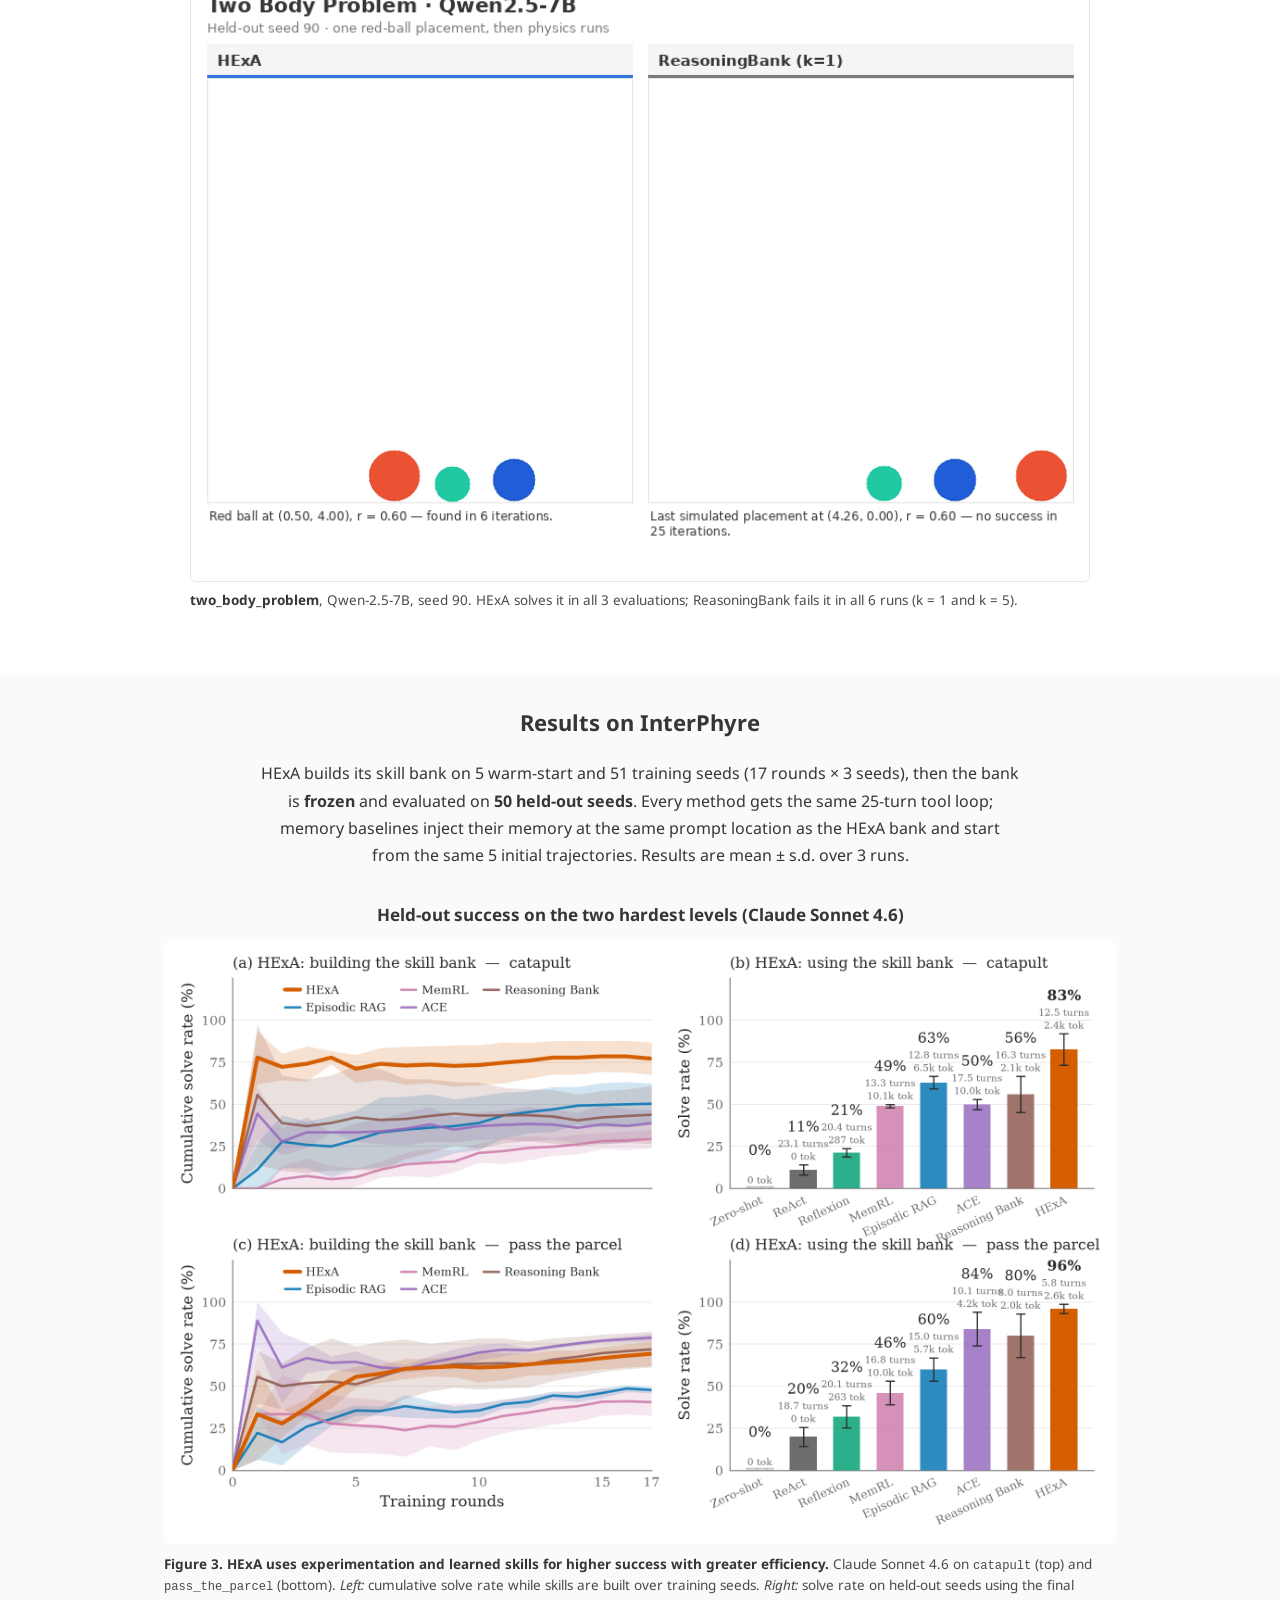
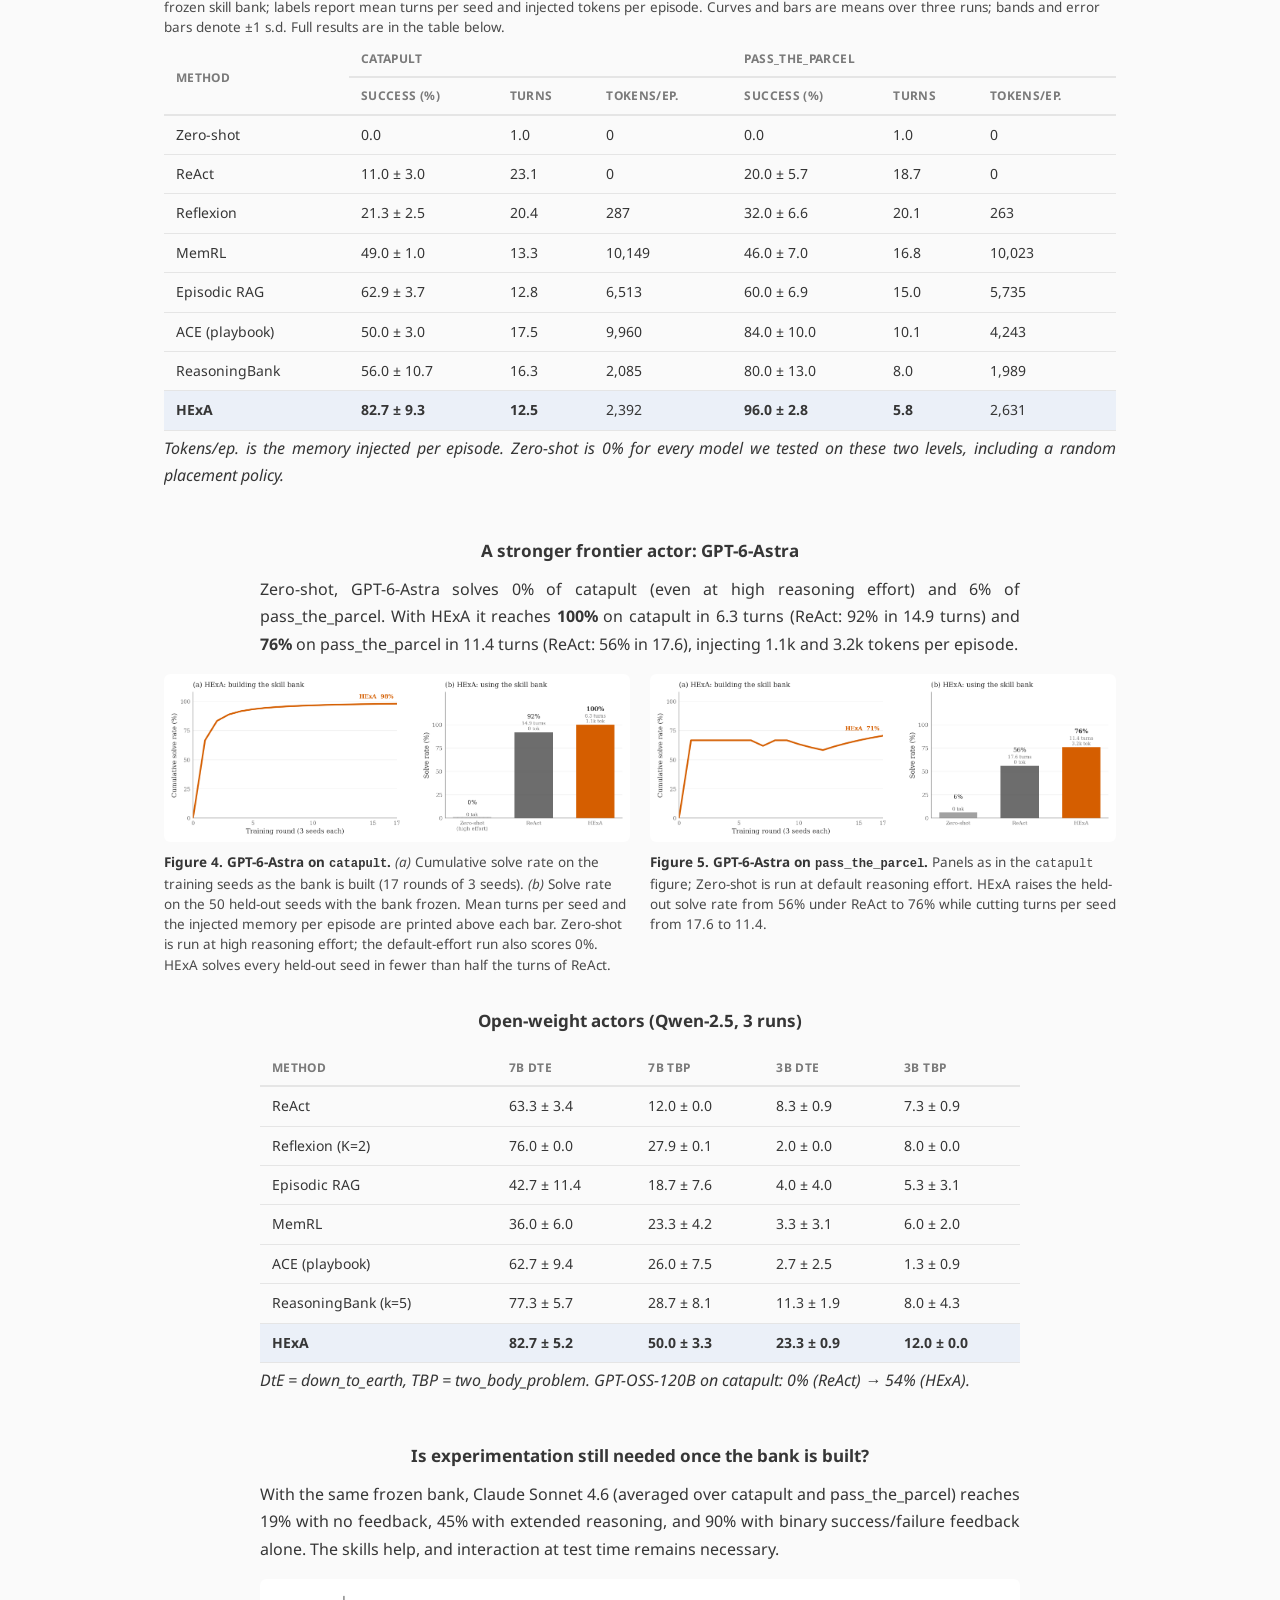
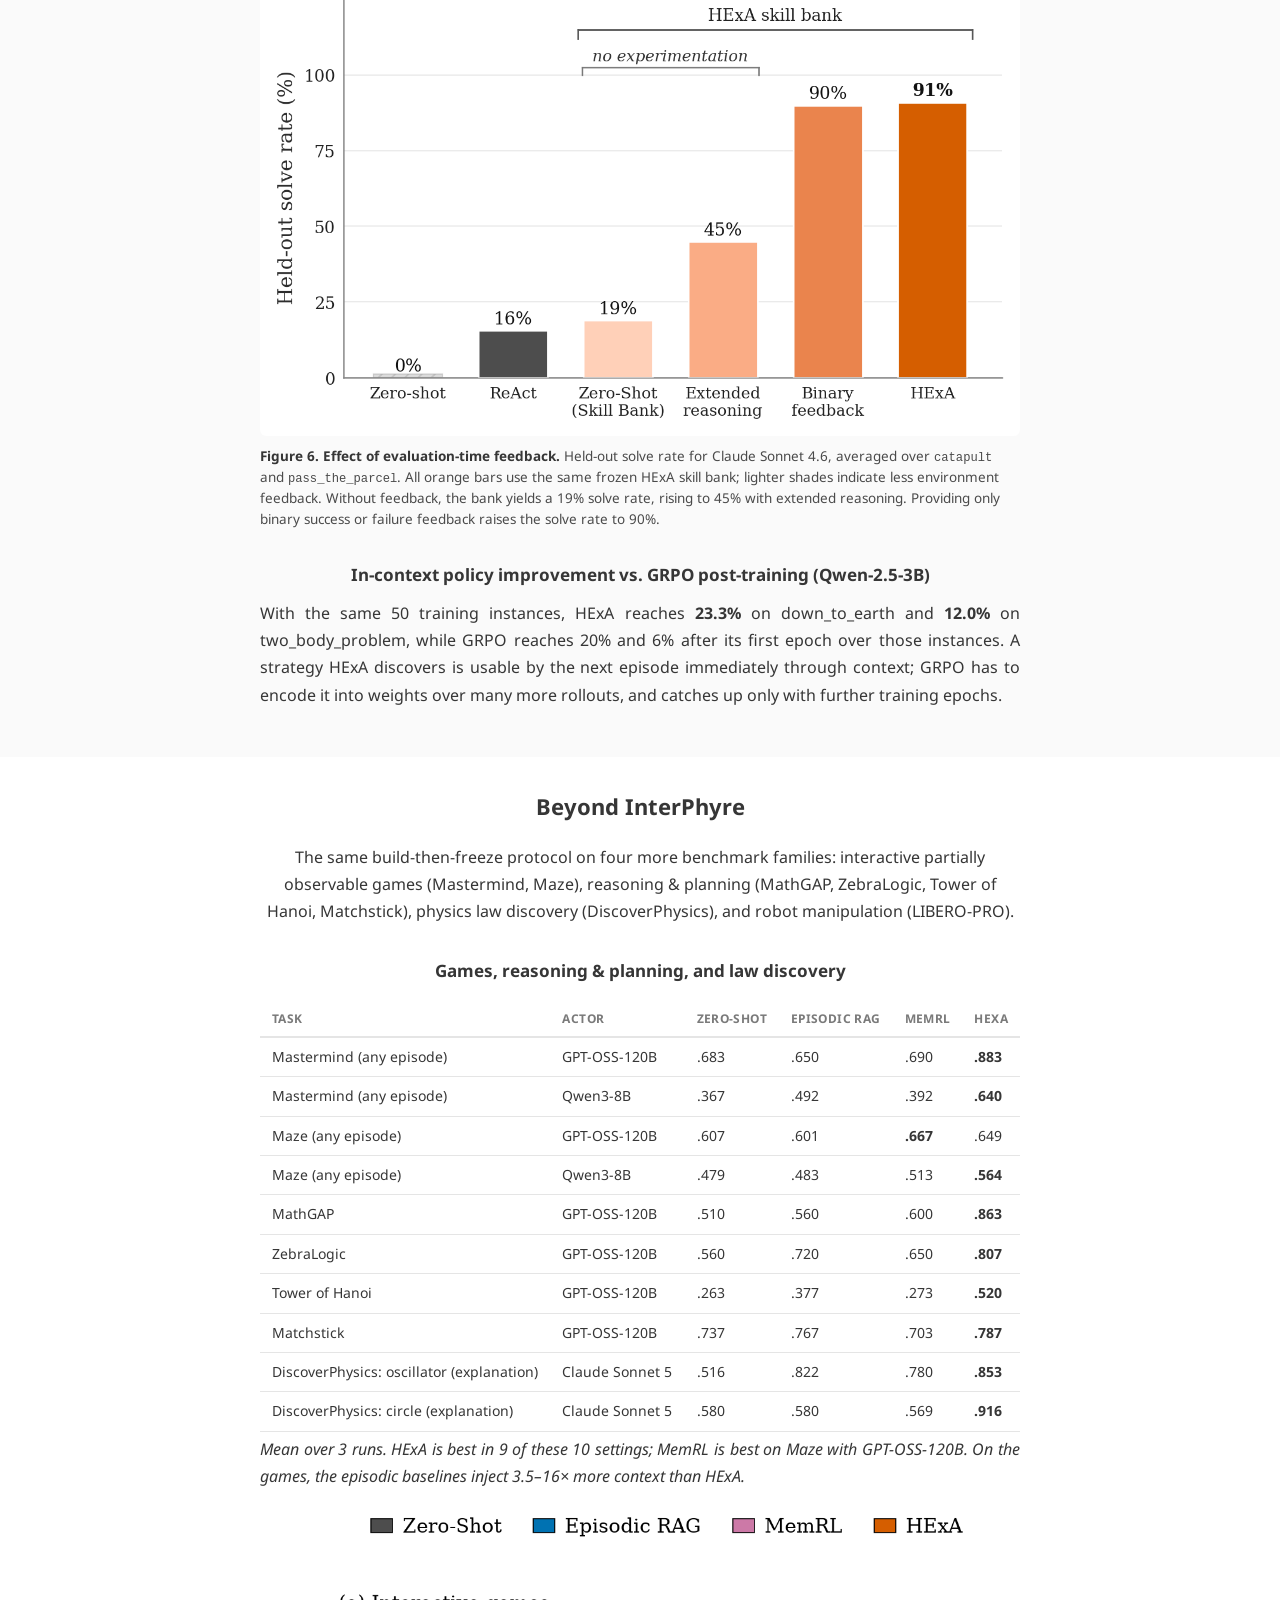
==== commit dbdf1873: "Add LIBERO-PRO rollout examples after Figure 8: Pigey vs Pigey + HExA per suite One held-out episode" ====
--- a/index.html
+++ b/index.html
@@ -748,6 +748,68 @@
         <img src="assets/figures/pigey_libero.png" alt="LIBERO-PRO: HExA skill bank improves Pigey in all six suites" loading="lazy" />
         <figcaption><strong>Figure 8.</strong> <strong>HExA improves a robot-manipulation agent on all six LIBERO-PRO perturbation suites.</strong> Success rate on the Pigey agent, whose LLM orchestrator drives a frozen &pi;<sub>0.5</sub> policy, over tasks 0&ndash;9 on held-out initial states (250 episodes per bar, one built bank per suite). <em>&pi;<sub>0.5</sub></em> gives the task instruction directly to the policy with no orchestrator; <em>Pigey</em> adds the Claude Sonnet 5.5 orchestrator; <em>HExA</em> is the same orchestrator with the frozen HExA skill bank injected. The bank adds +6.8 to +30.4 points over the same orchestrator without it, with the smallest gain on the suite where the no-bank agent already succeeds most often (spatial task).</figcaption>
       </figure>
+
+      <!-- LIBERO-PRO rollouts: Pigey vs Pigey + HExA, one held-out episode per suite -->
+      <p class="gal-note">One held-out episode per suite on which &pi;<sub>0.5</sub> alone and Pigey both fail and
+      Pigey + HExA succeeds. Both agents use the same orchestrator (Claude Sonnet 5.5), policy and initial state; the
+      only difference is the injected skill bank. Each clip steps through the agentview snapshot taken after every tool
+      call (boxes are the agent's object detections); the last frame shows the simulator's verdict.</p>
+      <div class="rollout-grid">
+        <figure class="rollout-fig">
+          <div class="rollout-pair">
+            <div class="rollout-cell"><span class="rollout-tag rollout-tag--fail">Pigey &middot; fail</span>
+              <video src="assets/showcase/libero/goal_task_pigey.mp4" autoplay muted loop playsinline preload="metadata" aria-label="Pigey fails to put the plate on the stove"></video></div>
+            <div class="rollout-cell"><span class="rollout-tag rollout-tag--ok">Pigey + HExA &middot; success</span>
+              <video src="assets/showcase/libero/goal_task_hexa.mp4" autoplay muted loop playsinline preload="metadata" aria-label="Pigey with HExA puts the plate on the stove"></video></div>
+          </div>
+          <figcaption class="rollout-head"><strong>Goal task</strong>: &ldquo;Put the plate on the stove&rdquo; (task 1, init state 26)</figcaption>
+        </figure>
+        <figure class="rollout-fig">
+          <div class="rollout-pair">
+            <div class="rollout-cell"><span class="rollout-tag rollout-tag--fail">Pigey &middot; fail</span>
+              <video src="assets/showcase/libero/goal_swap_pigey.mp4" autoplay muted loop playsinline preload="metadata" aria-label="Pigey fails to put the bowl on top of the cabinet"></video></div>
+            <div class="rollout-cell"><span class="rollout-tag rollout-tag--ok">Pigey + HExA &middot; success</span>
+              <video src="assets/showcase/libero/goal_swap_hexa.mp4" autoplay muted loop playsinline preload="metadata" aria-label="Pigey with HExA puts the bowl on top of the cabinet"></video></div>
+          </div>
+          <figcaption class="rollout-head"><strong>Goal swap</strong>: &ldquo;put the bowl on top of the cabinet&rdquo; (task 4, init state 41)</figcaption>
+        </figure>
+        <figure class="rollout-fig">
+          <div class="rollout-pair">
+            <div class="rollout-cell"><span class="rollout-tag rollout-tag--fail">Pigey &middot; fail</span>
+              <video src="assets/showcase/libero/object_task_pigey.mp4" autoplay muted loop playsinline preload="metadata" aria-label="Pigey fails to place the butter in the basket"></video></div>
+            <div class="rollout-cell"><span class="rollout-tag rollout-tag--ok">Pigey + HExA &middot; success</span>
+              <video src="assets/showcase/libero/object_task_hexa.mp4" autoplay muted loop playsinline preload="metadata" aria-label="Pigey with HExA places the butter in the basket"></video></div>
+          </div>
+          <figcaption class="rollout-head"><strong>Object task</strong>: &ldquo;Pick the butter and place it in the basket&rdquo; (task 7, init state 25)</figcaption>
+        </figure>
+        <figure class="rollout-fig">
+          <div class="rollout-pair">
+            <div class="rollout-cell"><span class="rollout-tag rollout-tag--fail">Pigey &middot; fail</span>
+              <video src="assets/showcase/libero/object_swap_pigey.mp4" autoplay muted loop playsinline preload="metadata" aria-label="Pigey fails to place the tomato sauce in the basket"></video></div>
+            <div class="rollout-cell"><span class="rollout-tag rollout-tag--ok">Pigey + HExA &middot; success</span>
+              <video src="assets/showcase/libero/object_swap_hexa.mp4" autoplay muted loop playsinline preload="metadata" aria-label="Pigey with HExA places the tomato sauce in the basket"></video></div>
+          </div>
+          <figcaption class="rollout-head"><strong>Object swap</strong>: &ldquo;pick up the tomato sauce and place it in the basket&rdquo; (task 5, init state 35)</figcaption>
+        </figure>
+        <figure class="rollout-fig">
+          <div class="rollout-pair">
+            <div class="rollout-cell"><span class="rollout-tag rollout-tag--fail">Pigey &middot; fail</span>
+              <video src="assets/showcase/libero/spatial_task_pigey.mp4" autoplay muted loop playsinline preload="metadata" aria-label="Pigey fails to place the bowl on the plate"></video></div>
+            <div class="rollout-cell"><span class="rollout-tag rollout-tag--ok">Pigey + HExA &middot; success</span>
+              <video src="assets/showcase/libero/spatial_task_hexa.mp4" autoplay muted loop playsinline preload="metadata" aria-label="Pigey with HExA places the bowl on the plate"></video></div>
+          </div>
+          <figcaption class="rollout-head"><strong>Spatial task</strong>: &ldquo;Pick the akita black bowl next to the plate and place it on the plate&rdquo; (task 2, init state 28)</figcaption>
+        </figure>
+        <figure class="rollout-fig">
+          <div class="rollout-pair">
+            <div class="rollout-cell"><span class="rollout-tag rollout-tag--fail">Pigey &middot; fail</span>
+              <video src="assets/showcase/libero/spatial_swap_pigey.mp4" autoplay muted loop playsinline preload="metadata" aria-label="Pigey fails to place the bowl from the drawer on the plate"></video></div>
+            <div class="rollout-cell"><span class="rollout-tag rollout-tag--ok">Pigey + HExA &middot; success</span>
+              <video src="assets/showcase/libero/spatial_swap_hexa.mp4" autoplay muted loop playsinline preload="metadata" aria-label="Pigey with HExA places the bowl from the drawer on the plate"></video></div>
+          </div>
+          <figcaption class="rollout-head"><strong>Spatial swap</strong>: &ldquo;pick up the black bowl in the top drawer of the wooden cabinet and place it on the plate&rdquo; (task 4, init state 45)</figcaption>
+        </figure>
+      </div>
     </div>
   </section>
 
--- a/style.css
+++ b/style.css
@@ -933,6 +933,18 @@
 .gif-fig { margin: 22px auto 30px; max-width: 900px; }
 .gif-fig img { display: block; width: 100%; height: auto; border: 1px solid var(--rule); border-radius: 6px; }
 .gif-fig figcaption { font-size: 13.5px; color: var(--text-soft); line-height: 1.55; margin-top: 8px; }
+
+/* ---- LIBERO-PRO rollouts (Pigey vs Pigey + HExA) ---- */
+.rollout-grid { display: grid; grid-template-columns: 1fr 1fr; gap: 26px 28px; max-width: 900px; margin: 12px auto 10px; }
+.rollout-fig { margin: 0; }
+.rollout-head { font-size: 13.5px; color: var(--text-soft); line-height: 1.45; margin-top: 8px; }
+.rollout-pair { display: grid; grid-template-columns: 1fr 1fr; gap: 8px; }
+.rollout-cell { display: flex; flex-direction: column; gap: 4px; min-width: 0; }
+.rollout-cell video { display: block; width: 100%; height: auto; aspect-ratio: 512 / 576; border: 1px solid var(--rule); border-radius: 6px; background: var(--bg-code); }
+.rollout-tag { font-size: 12px; font-weight: 600; }
+.rollout-tag--fail { color: #b42318; }
+.rollout-tag--ok { color: #0f6b5e; }
+@media (max-width: 760px) { .rollout-grid { grid-template-columns: 1fr; } }
 
 /* ---- Tool reference page ---- */
 h1.section-title { font-size: 2rem; }
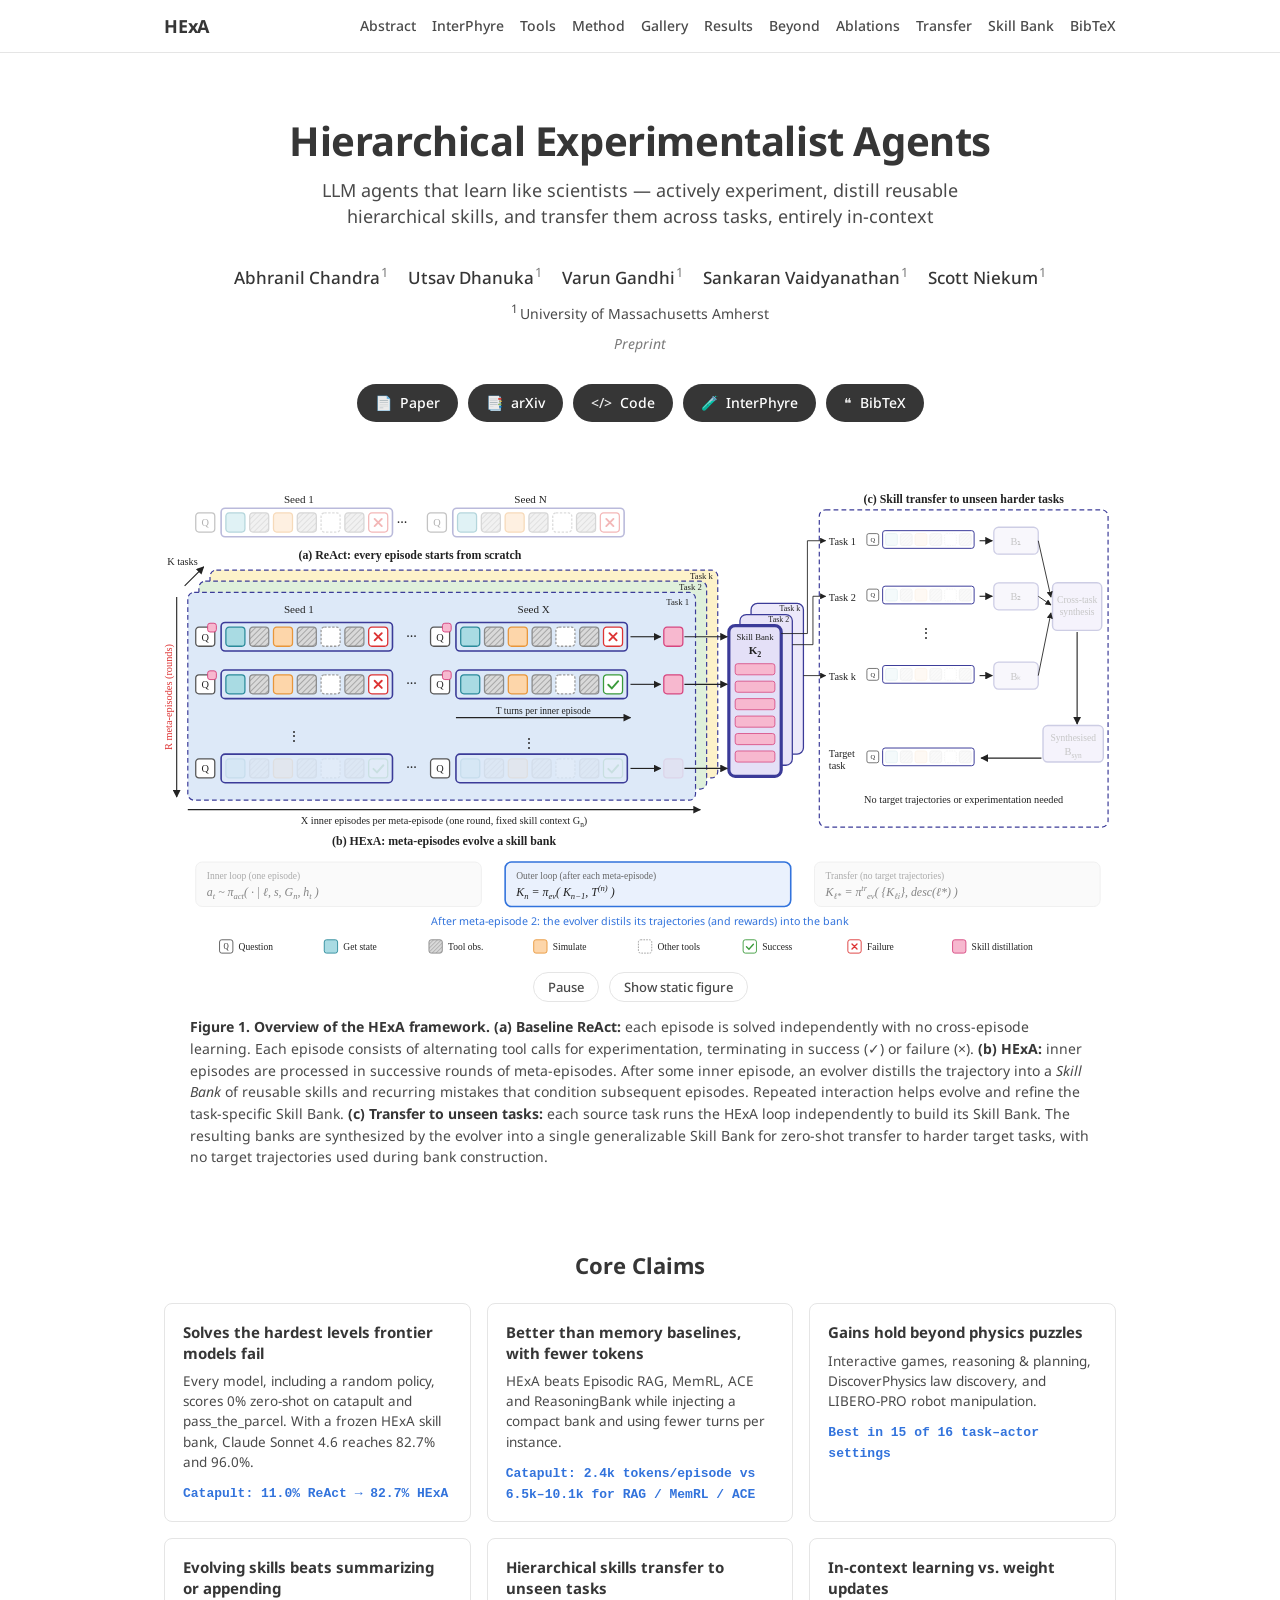
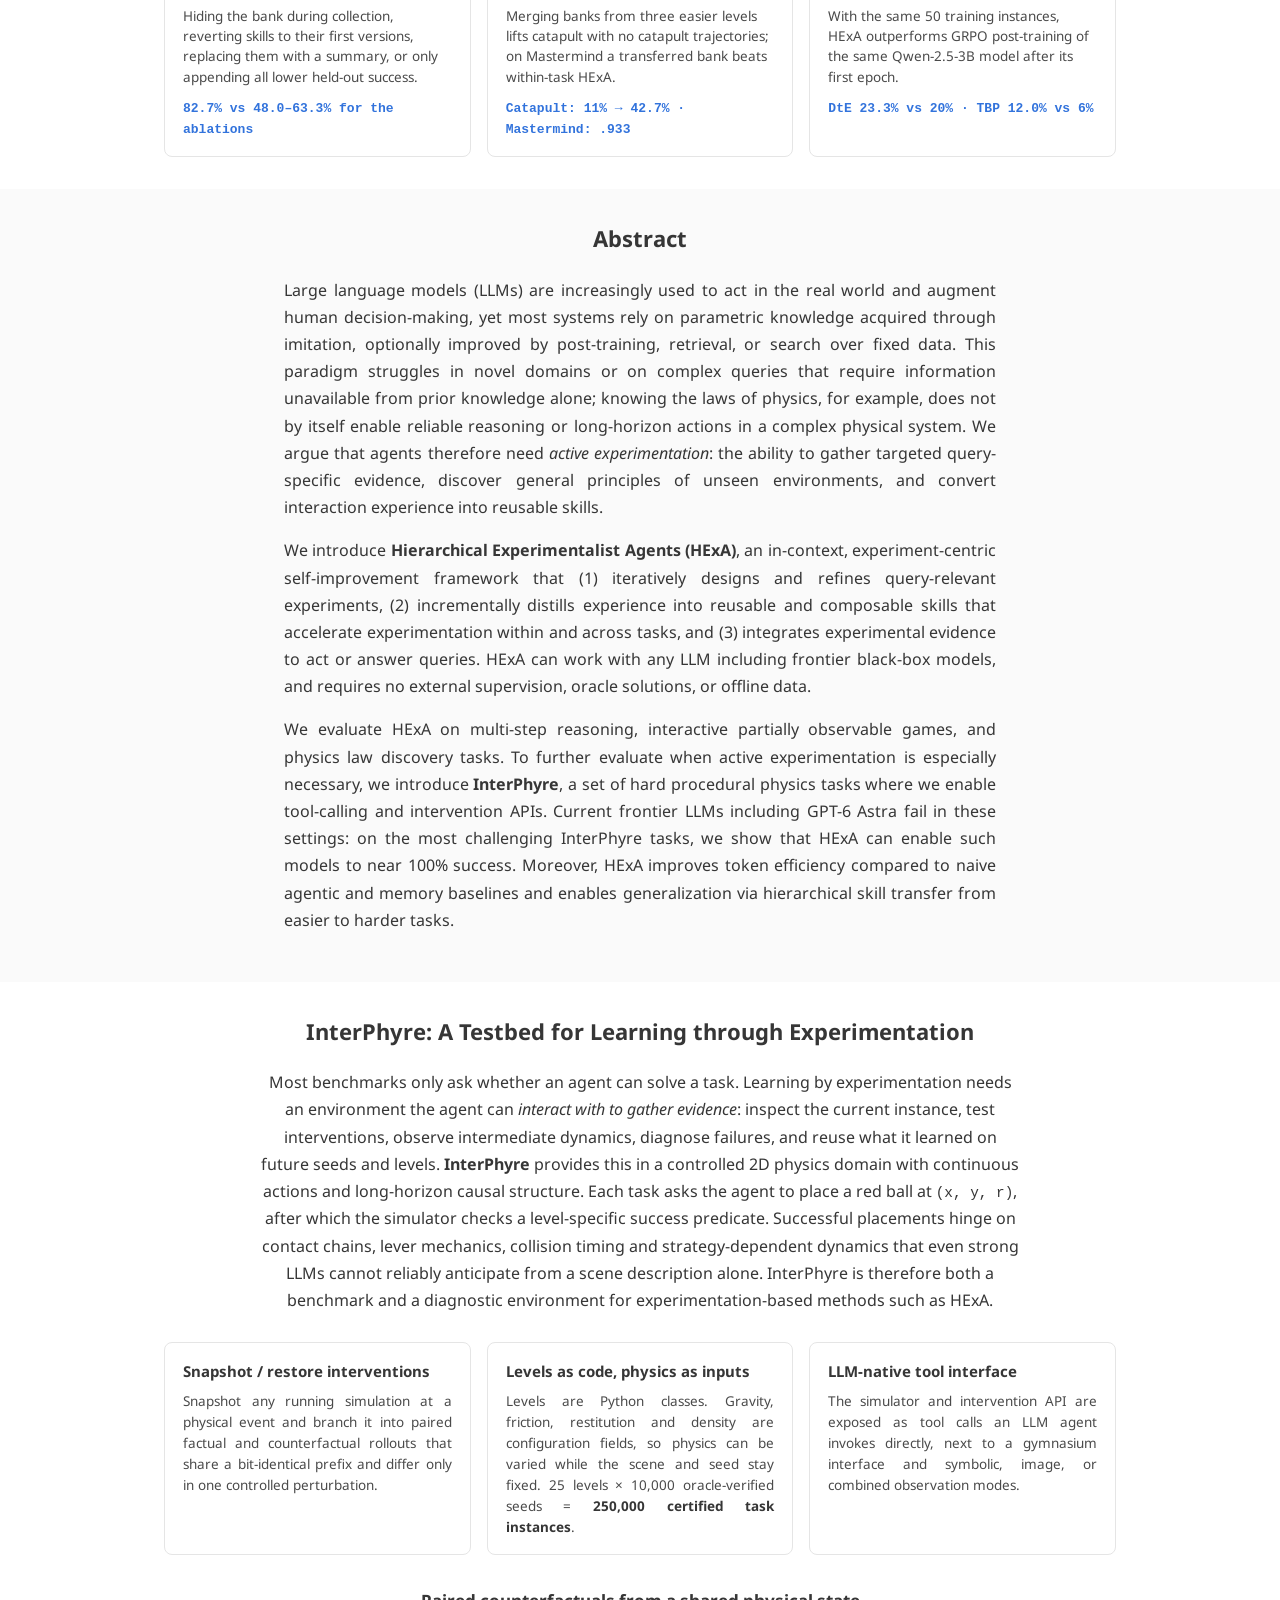
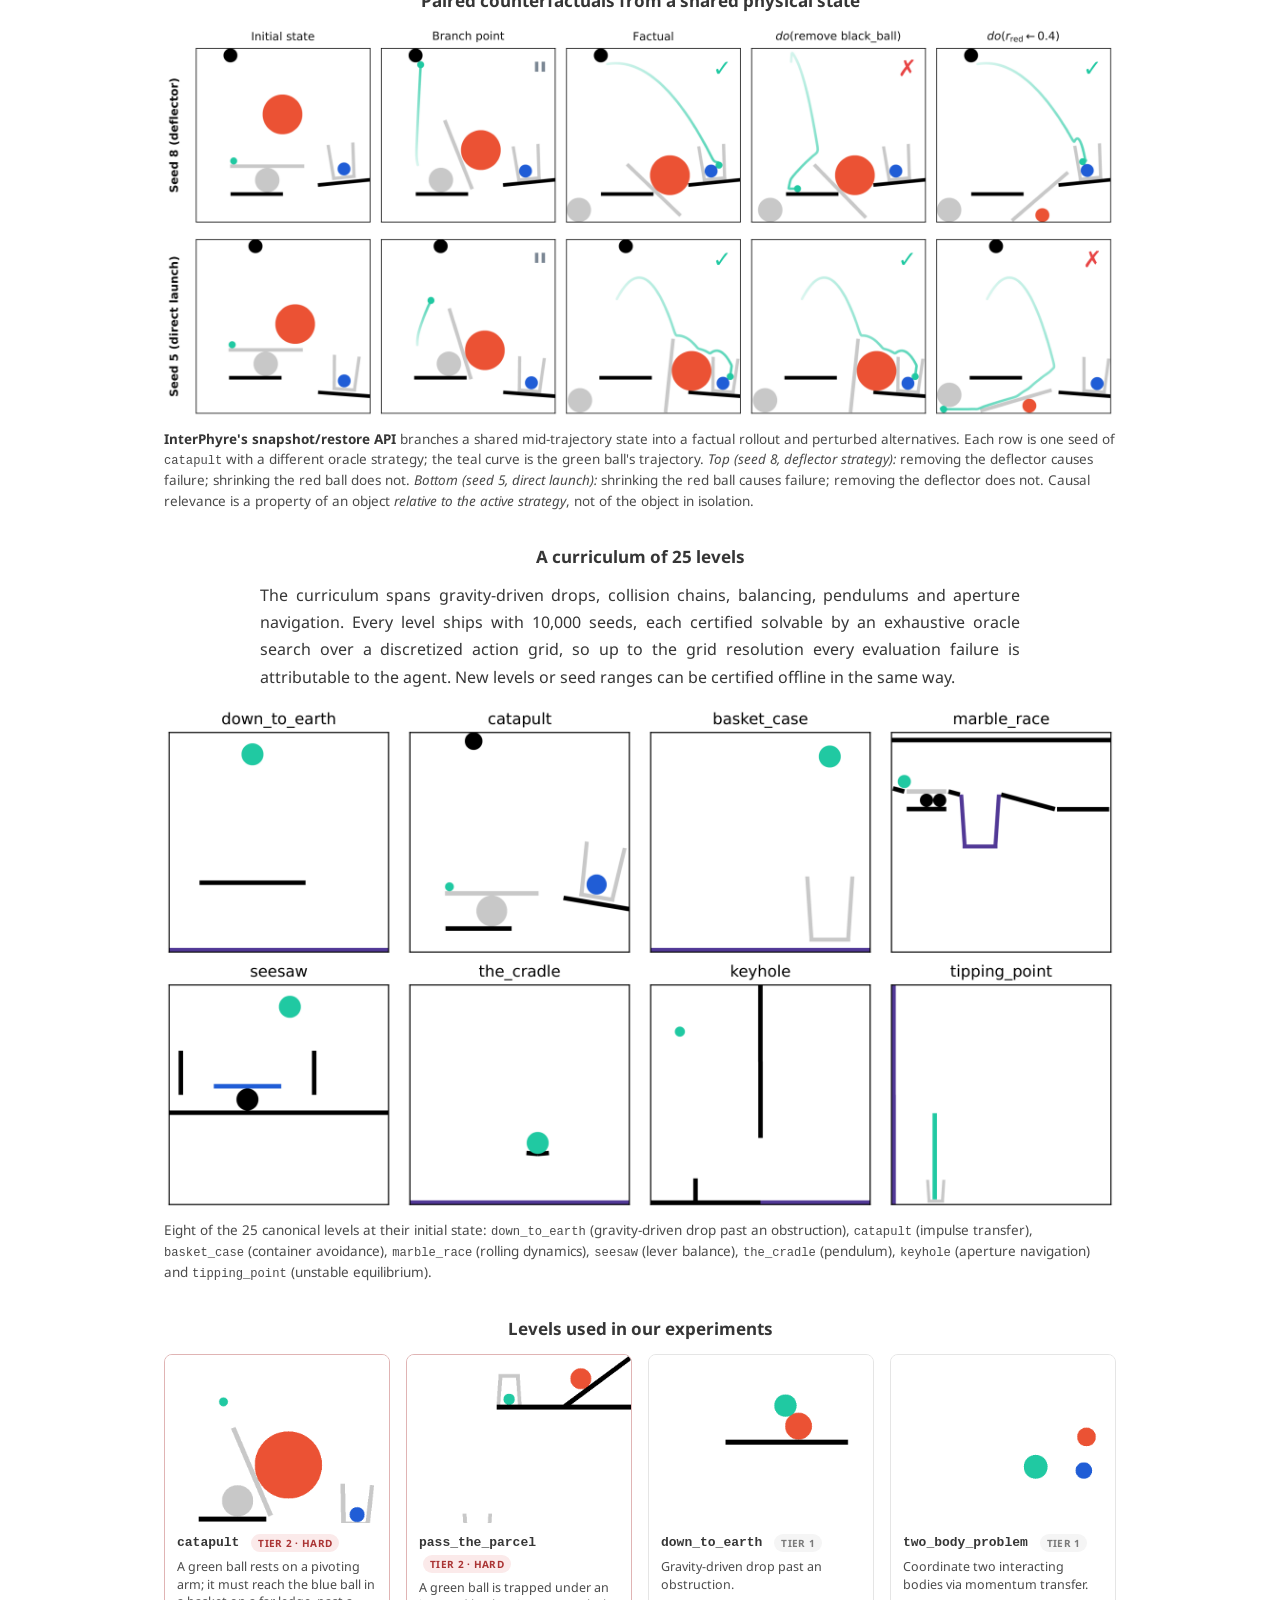
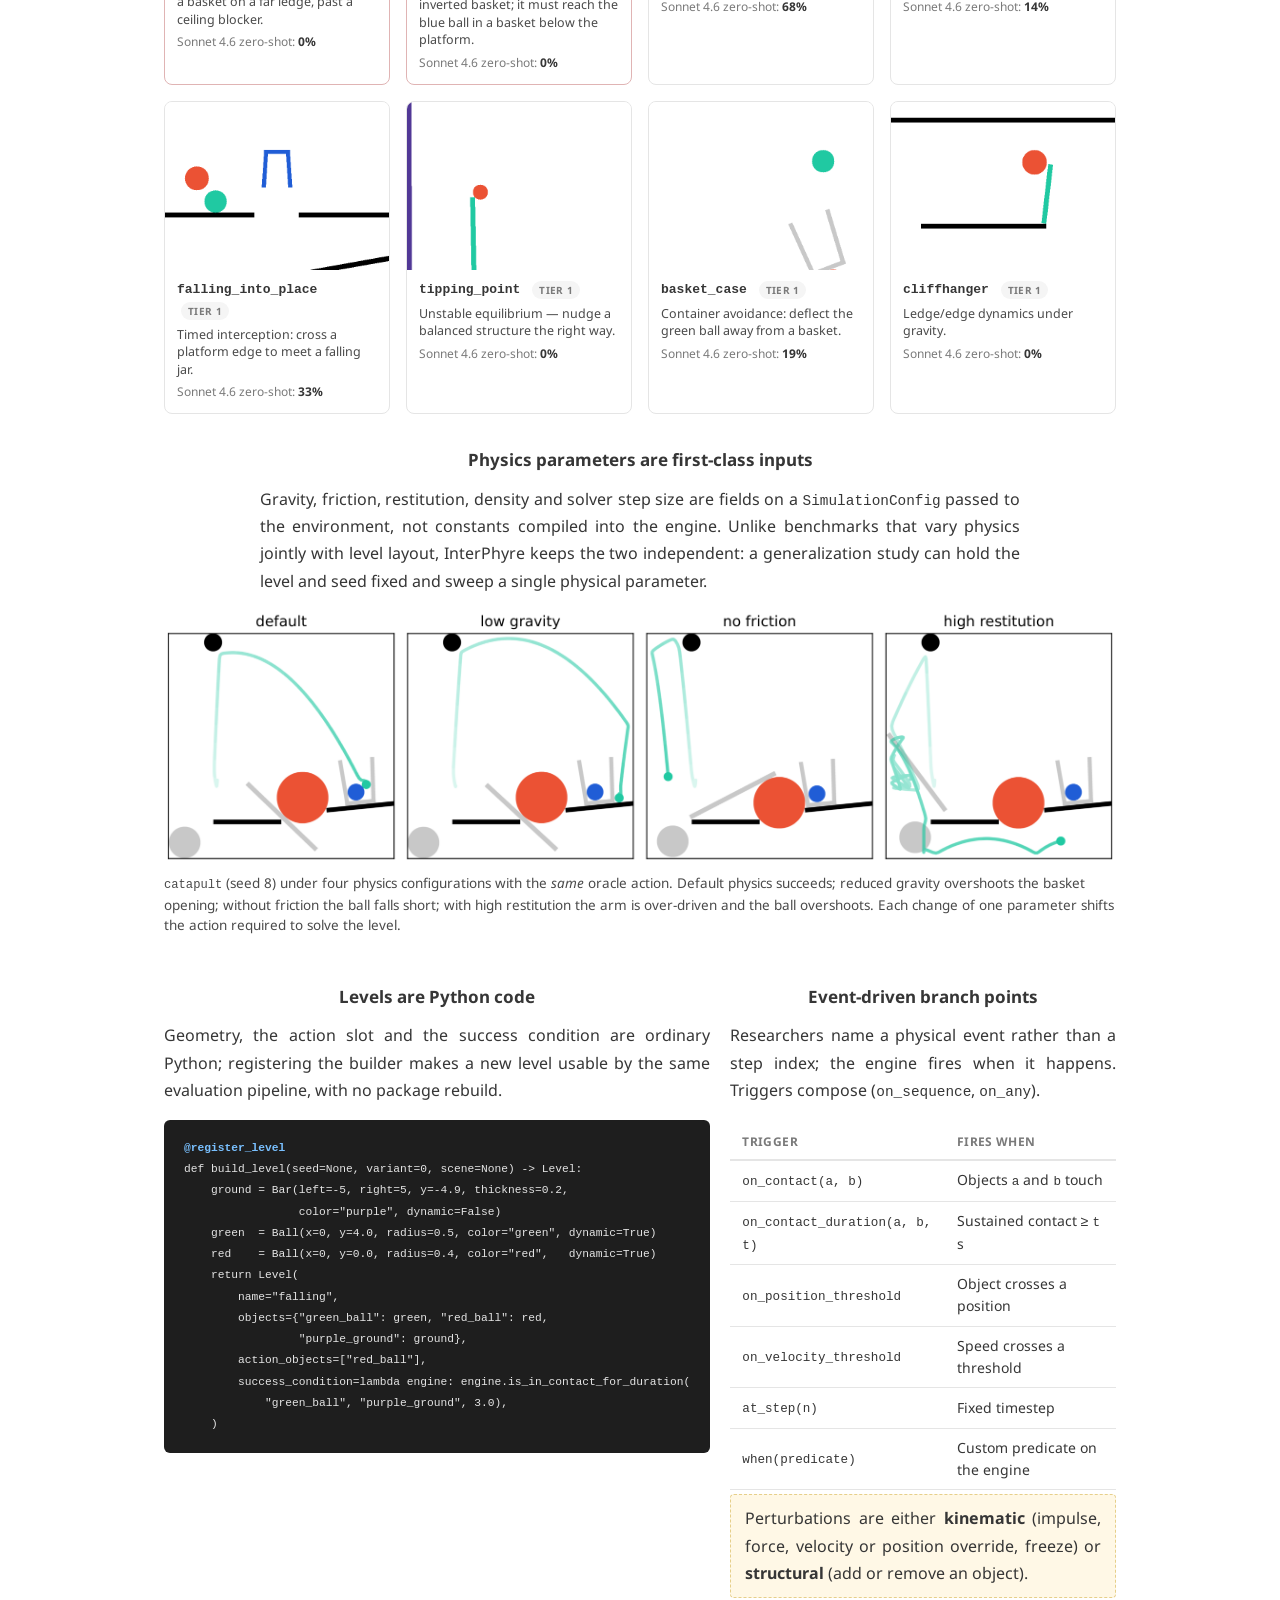
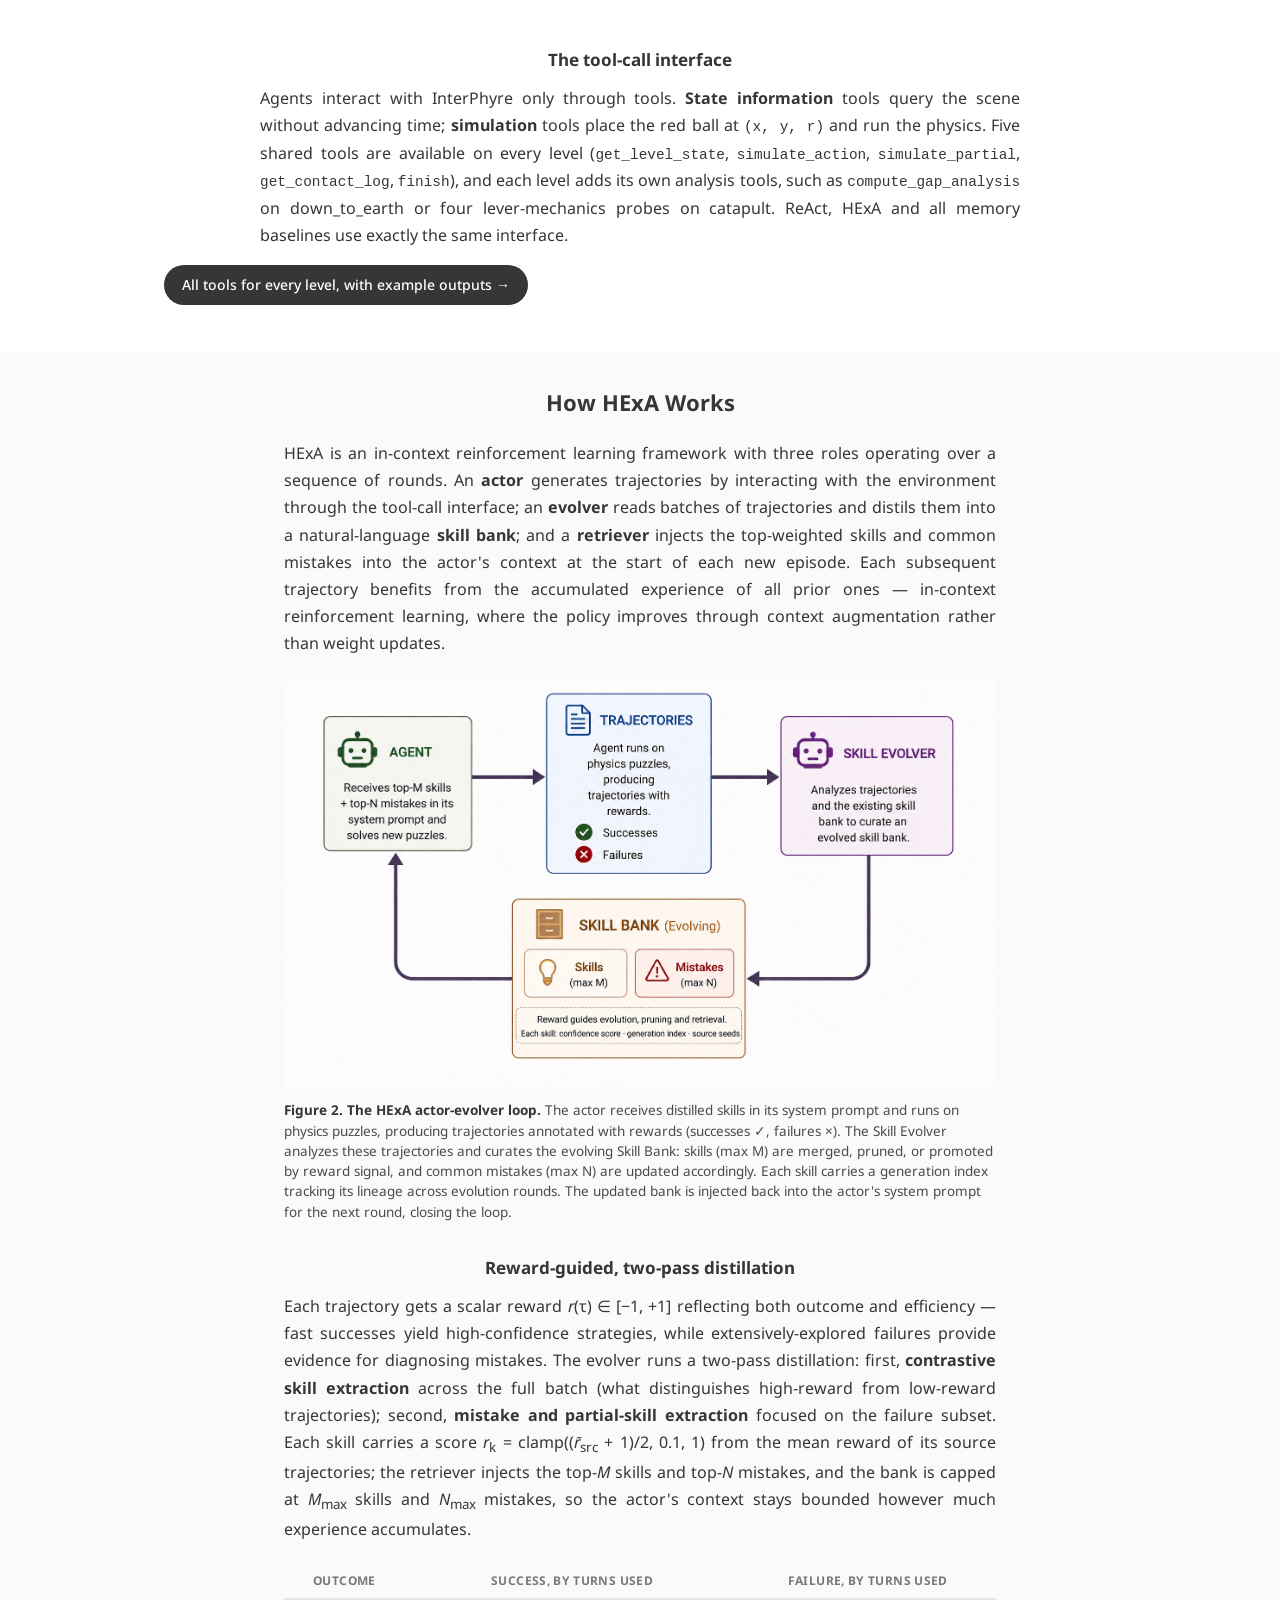
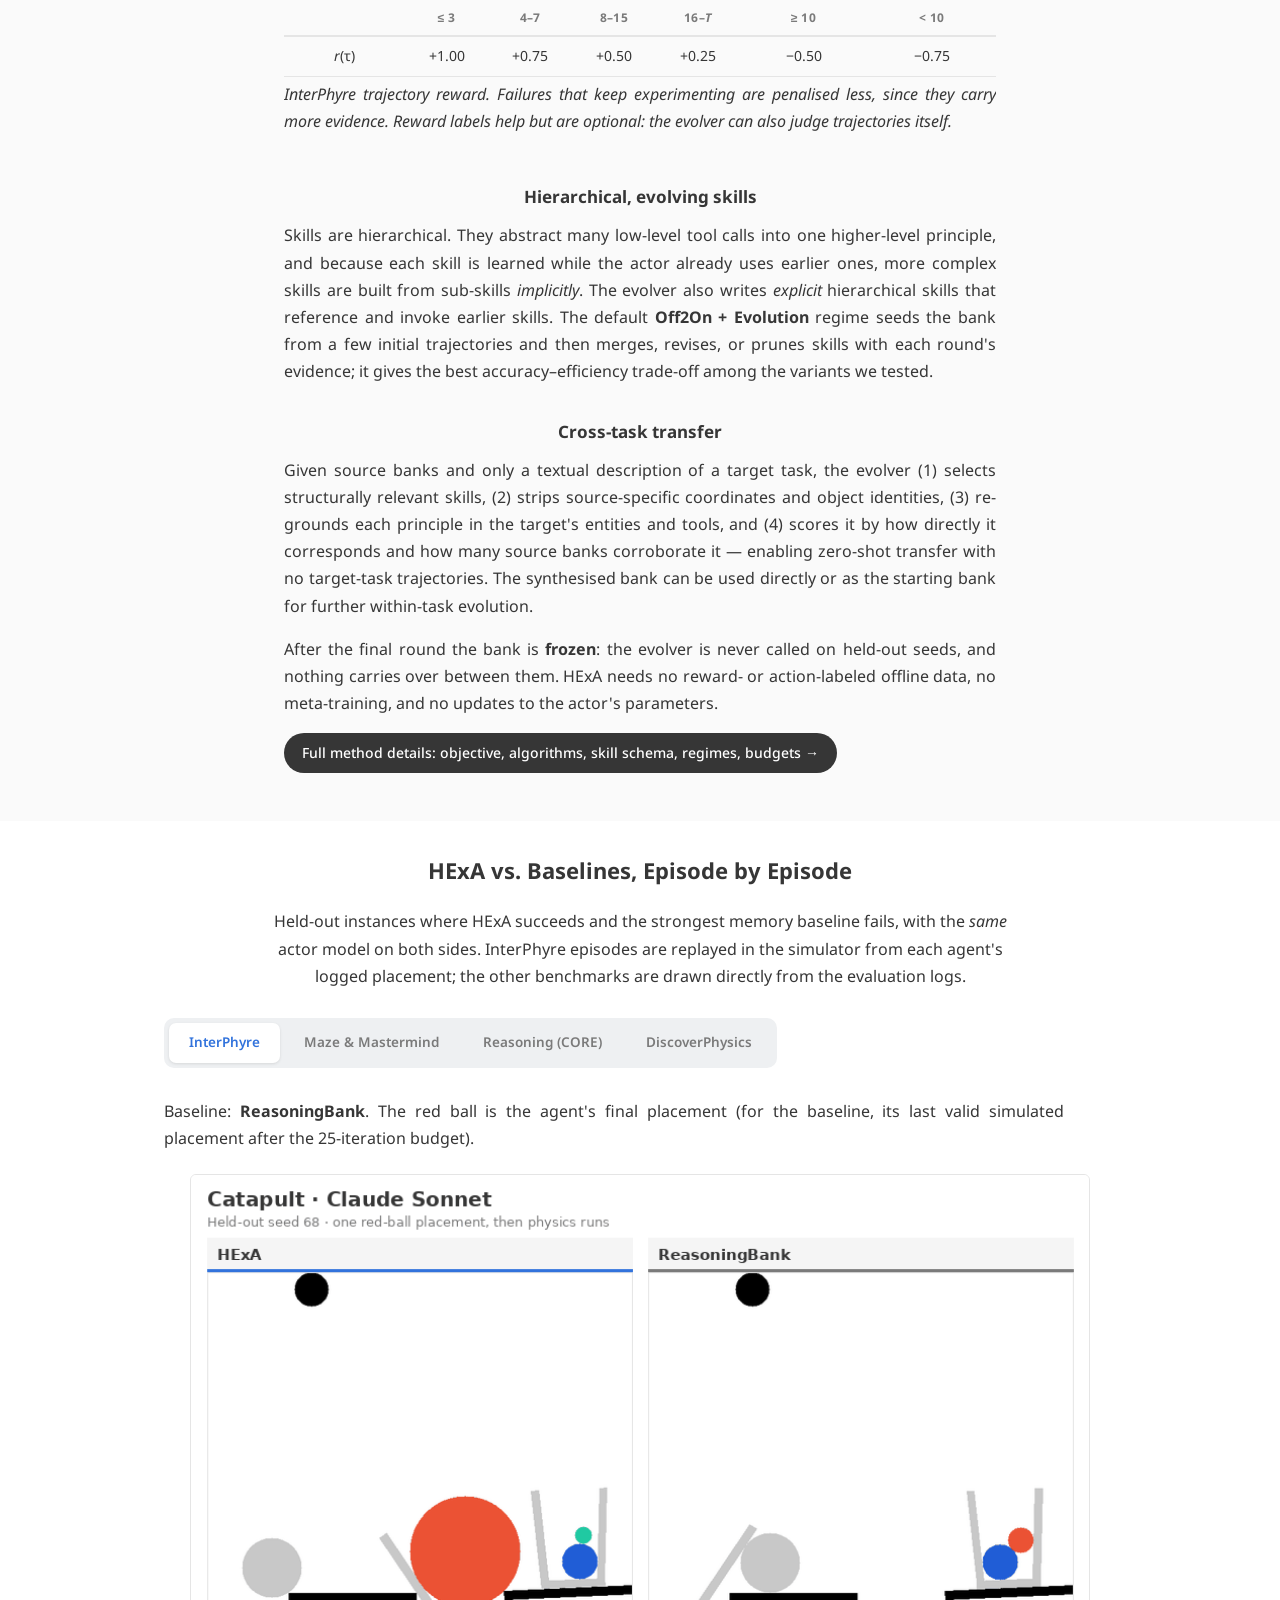
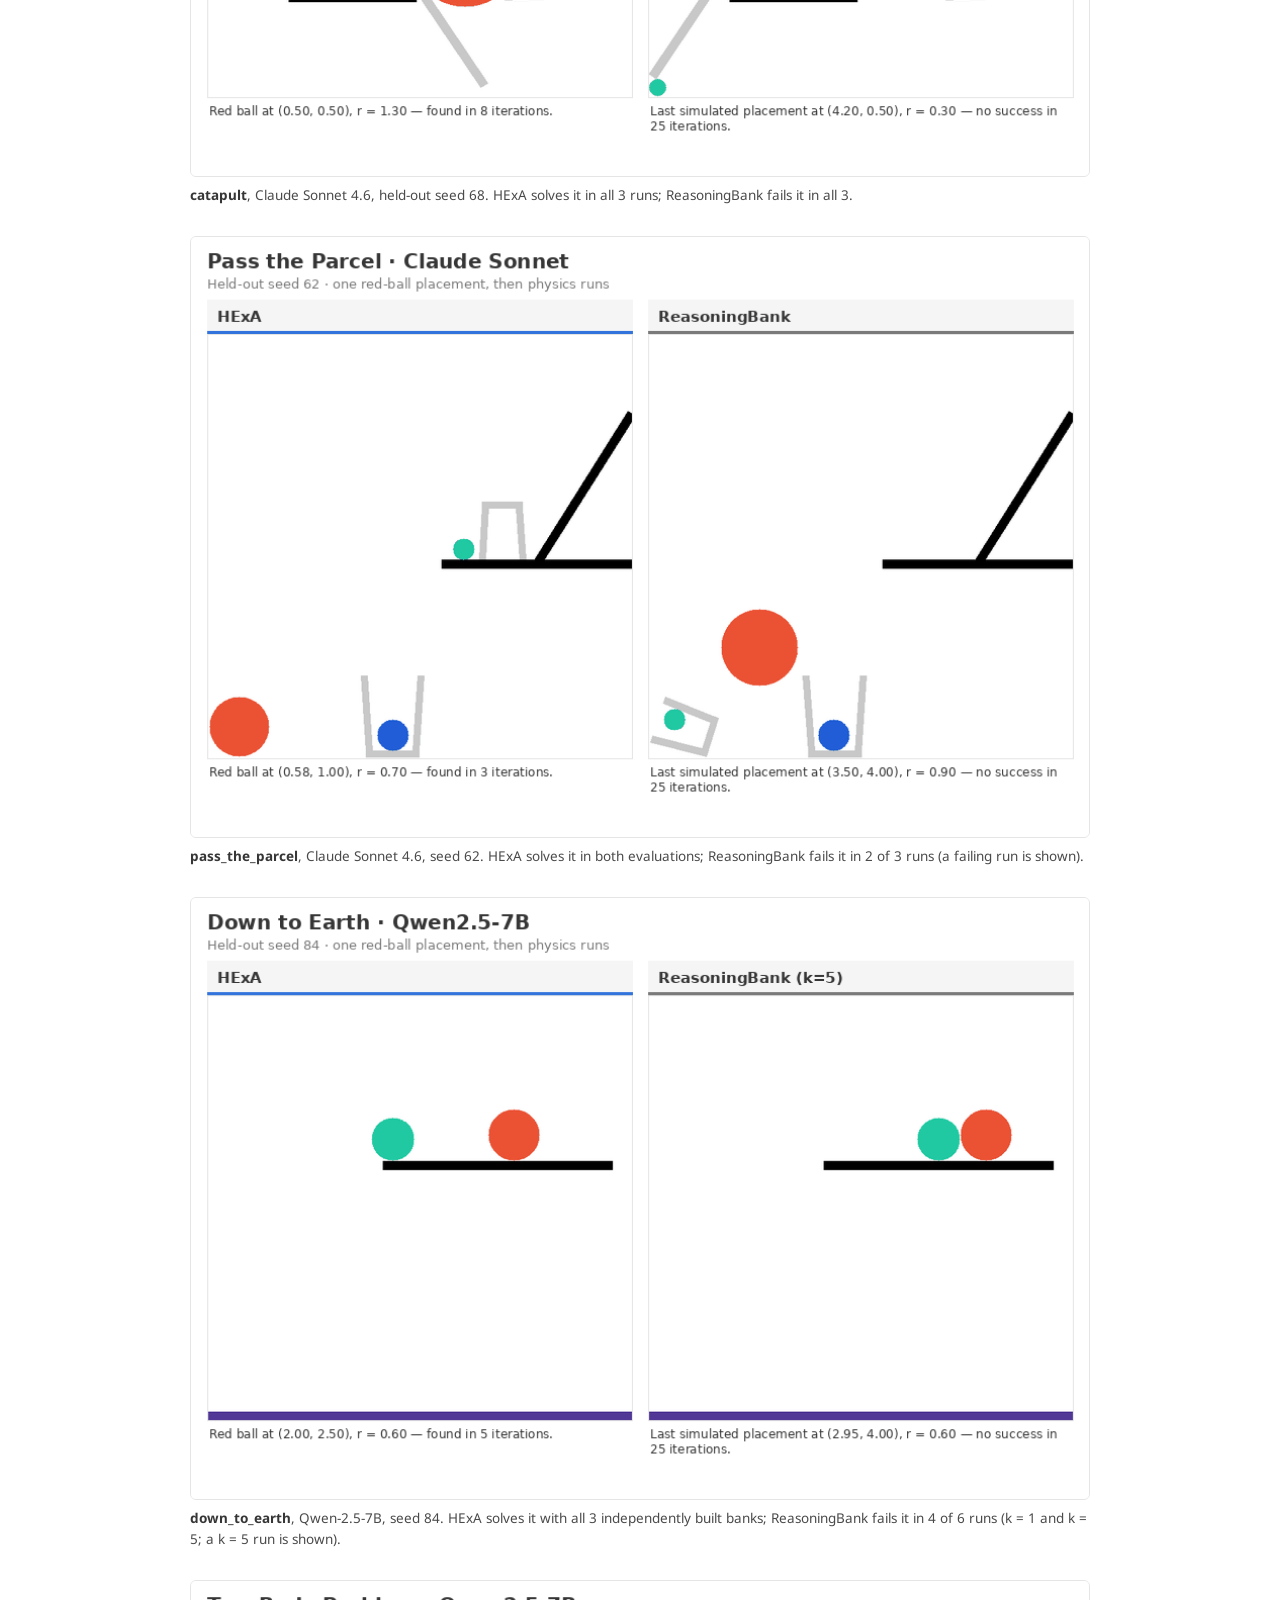
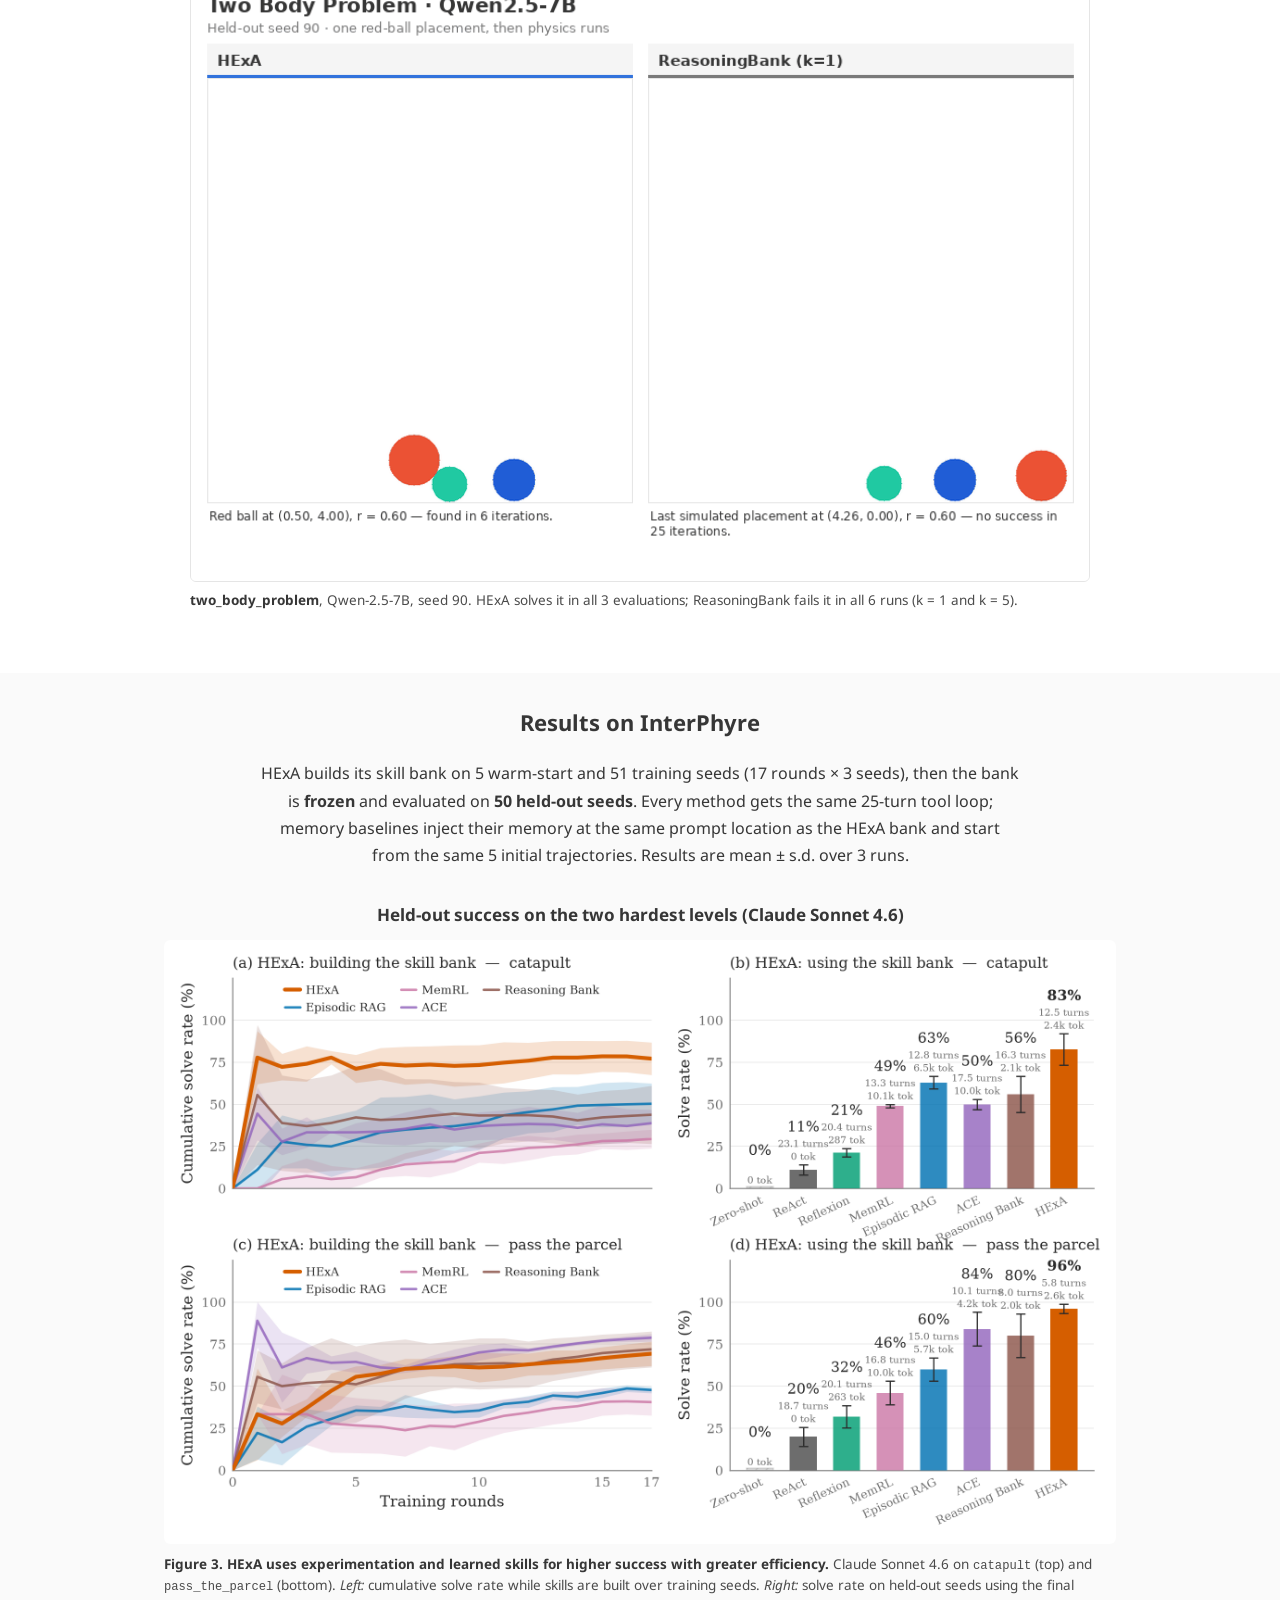
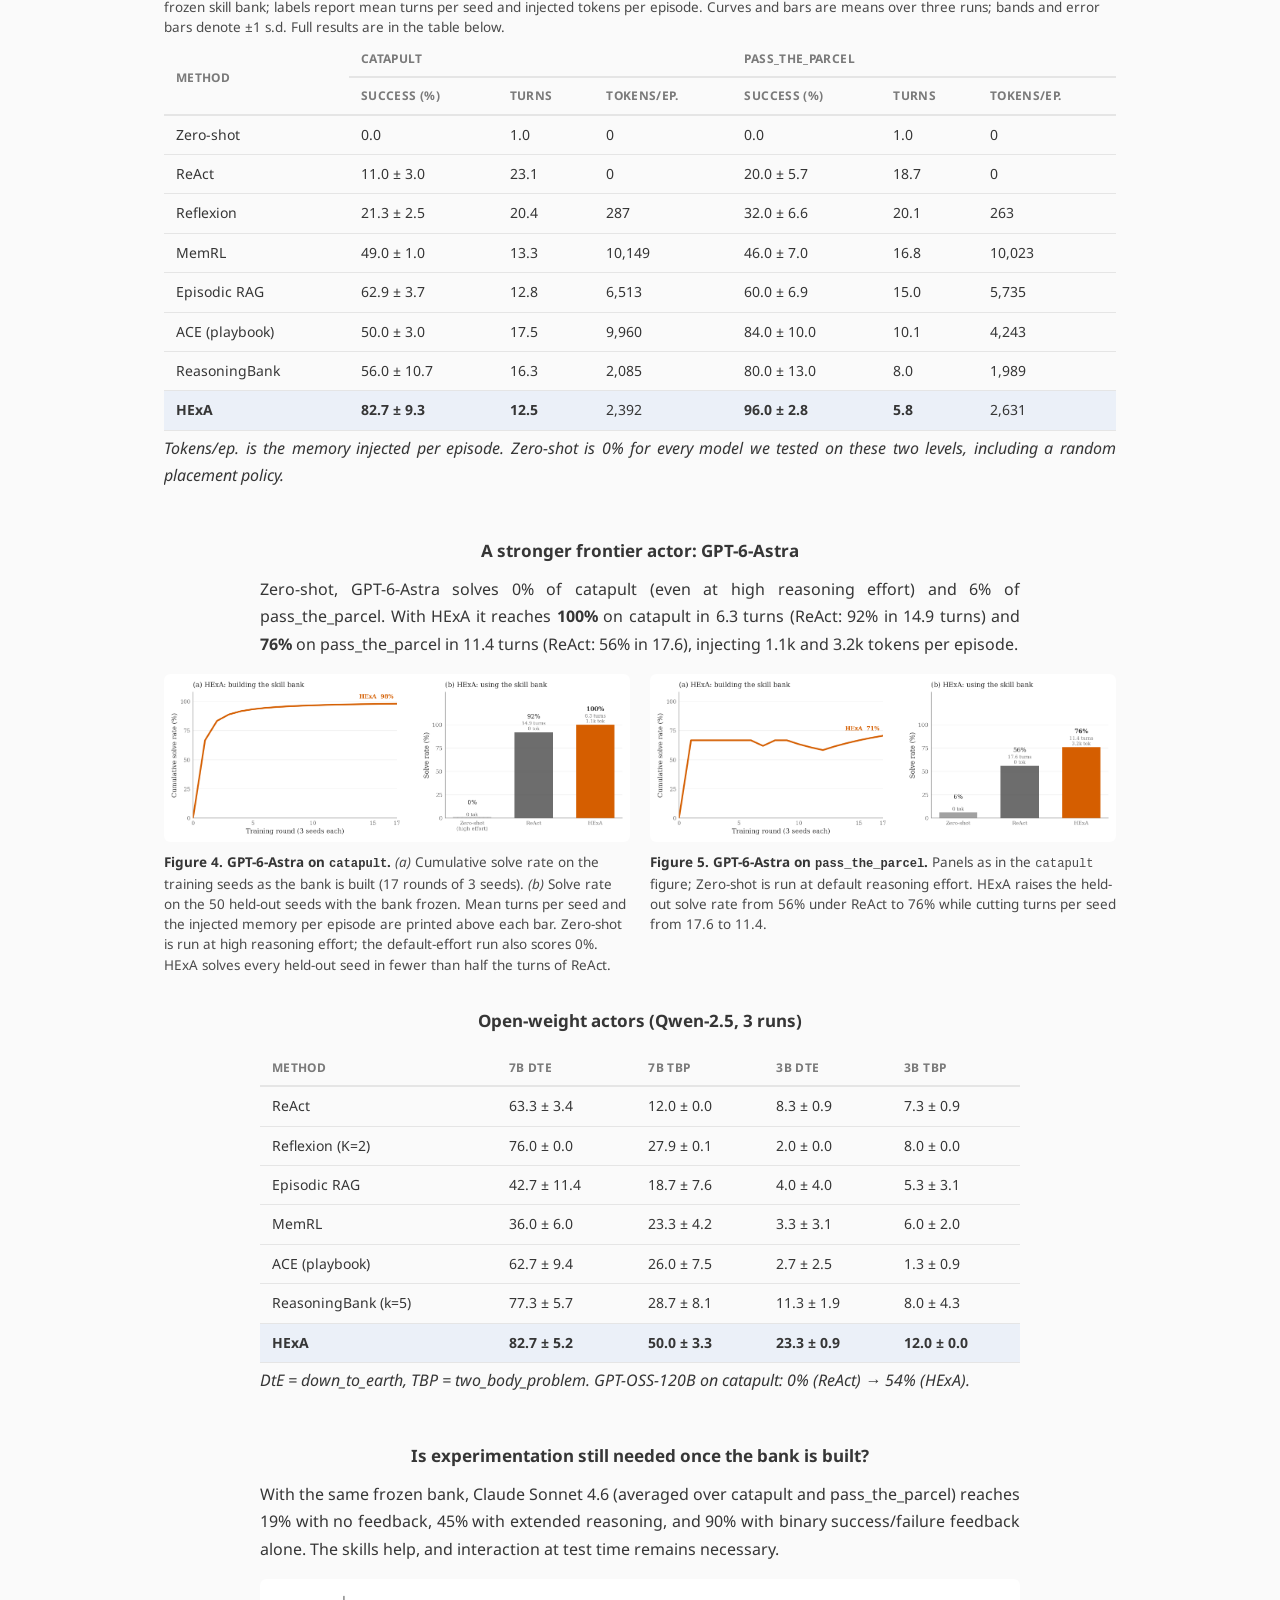
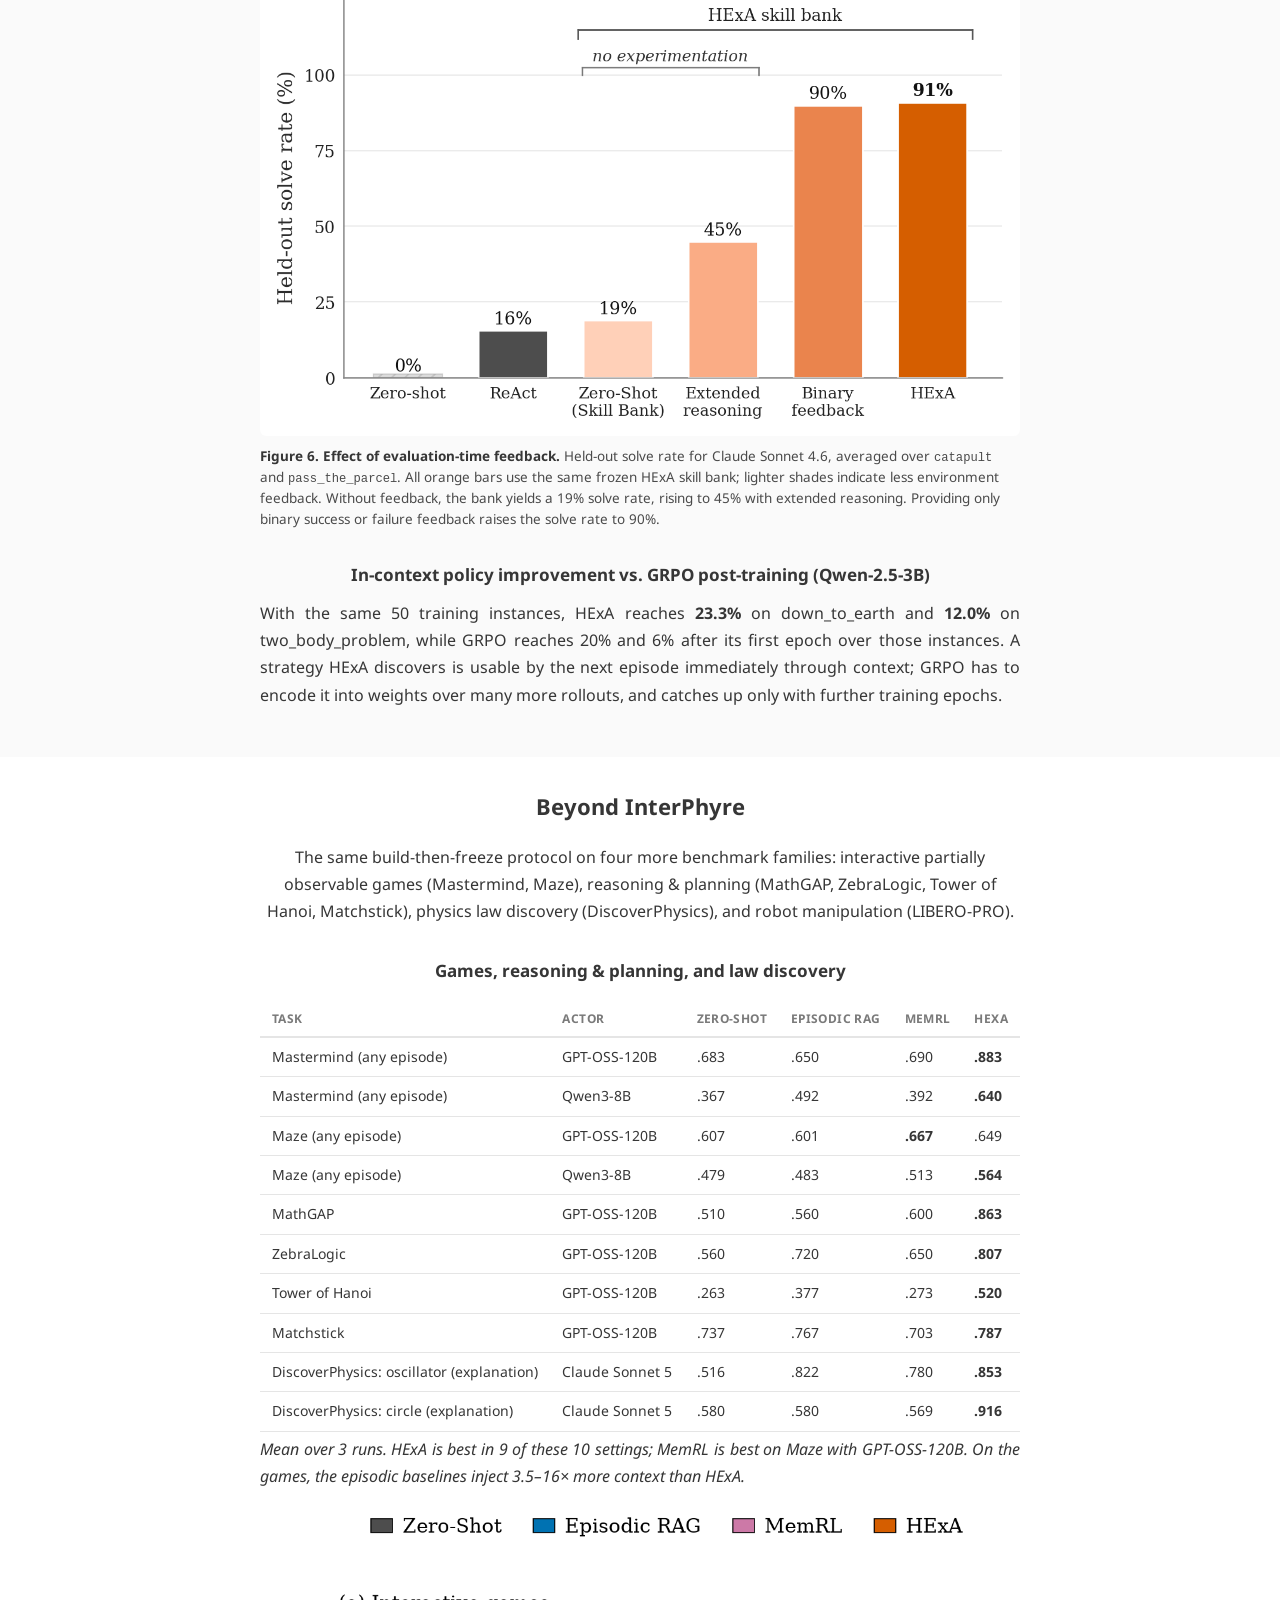
==== commit 5d28882f: "Bump stylesheet cache version so the LIBERO-PRO rollout grid styles load" ====
--- a/index.html
+++ b/index.html
@@ -18,7 +18,7 @@
   <link rel="preconnect" href="https://fonts.gstatic.com" crossorigin>
   <link href="https://fonts.googleapis.com/css2?family=Noto+Sans:wght@400;500;700&family=Noto+Serif:ital,wght@0,400;0,700;1,400&family=Google+Sans:wght@500;700&display=swap" rel="stylesheet">
 
-  <link rel="stylesheet" href="style.css?v=20261126c" />
+  <link rel="stylesheet" href="style.css?v=20261126d" />
 </head>
 <body>
 
